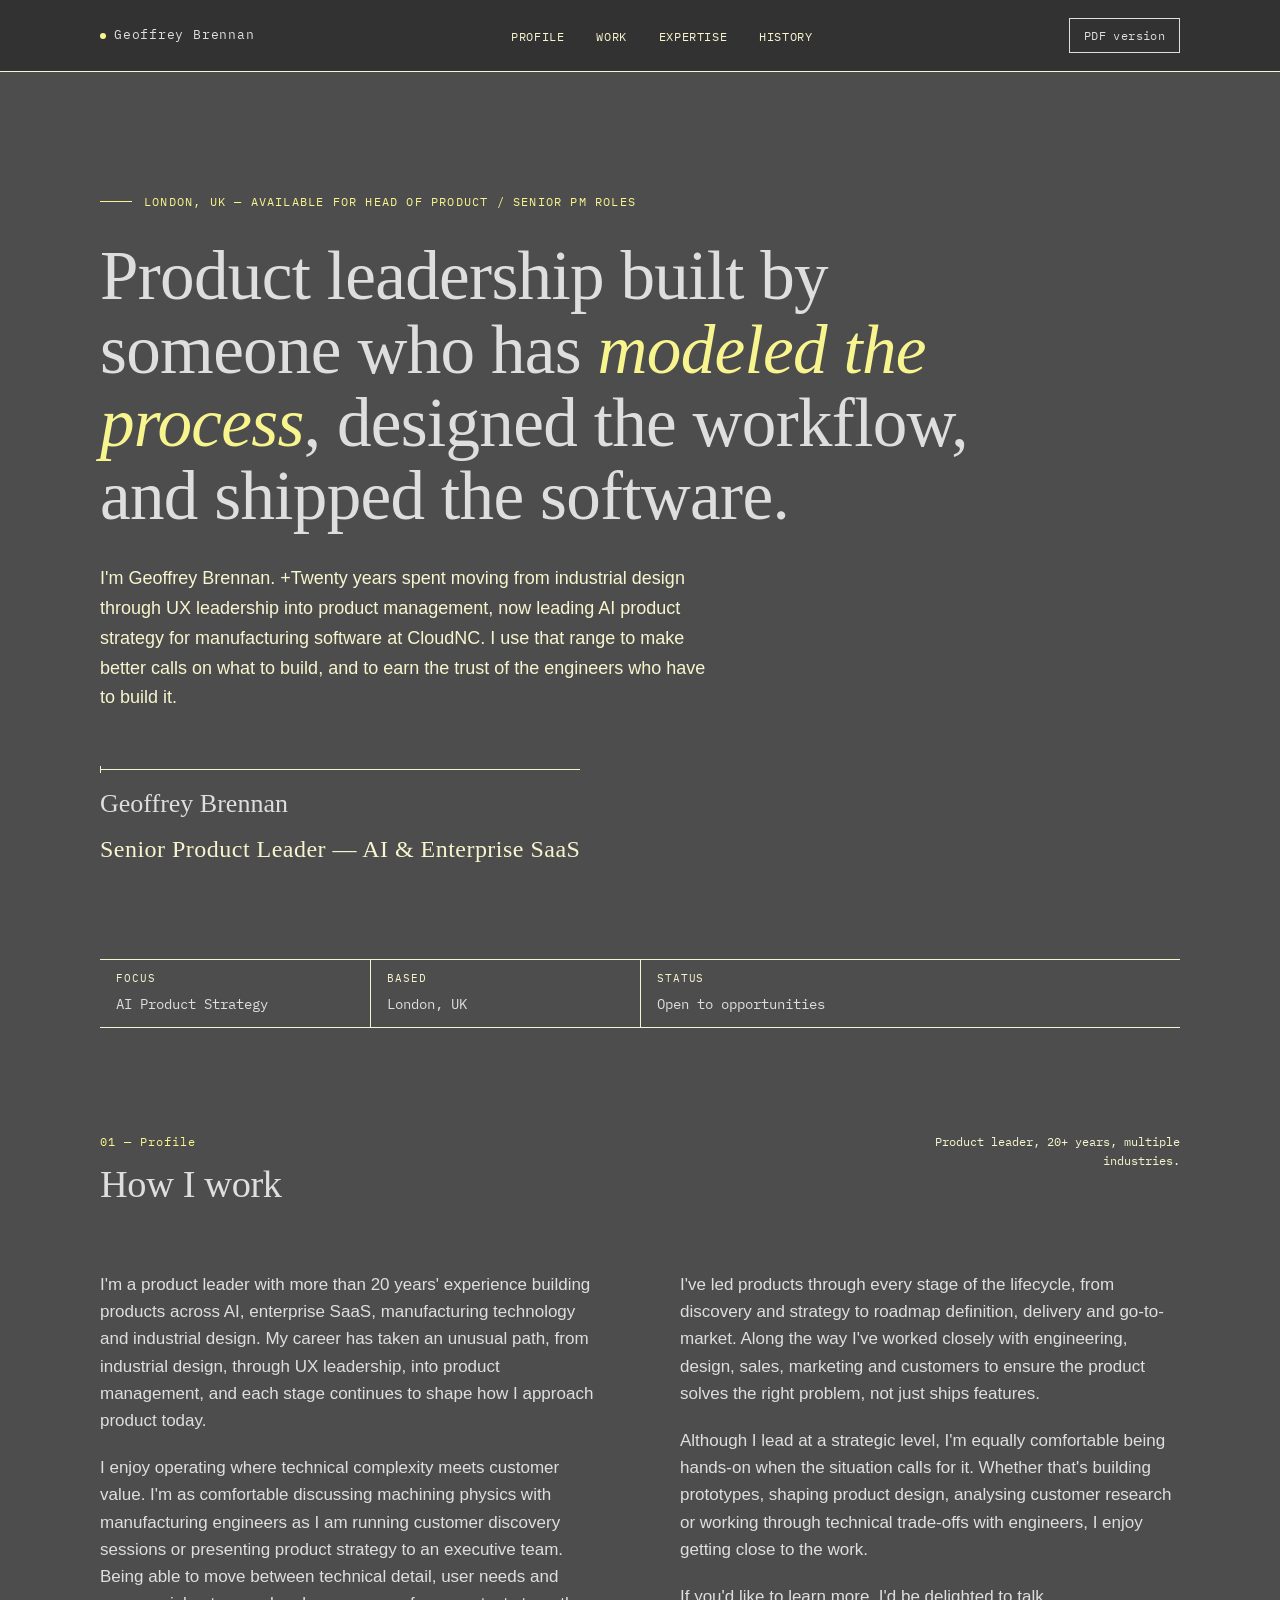
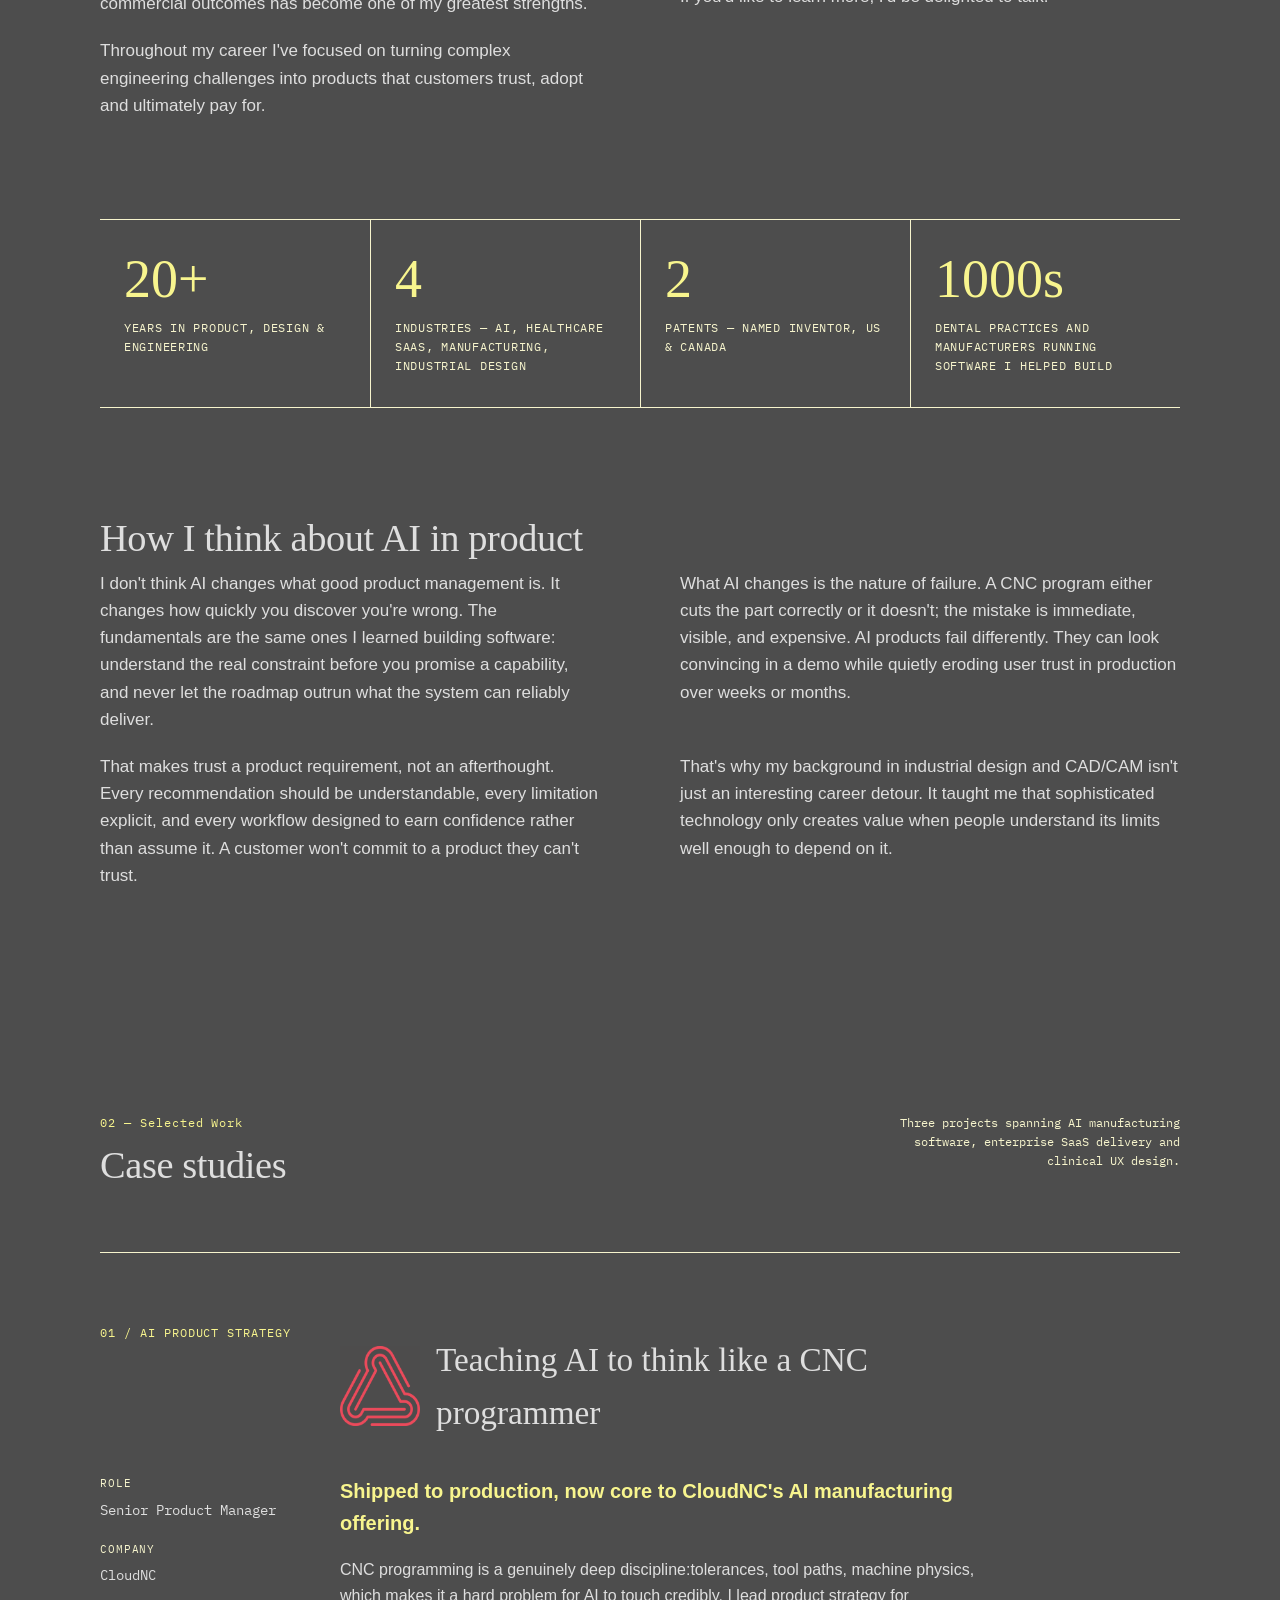
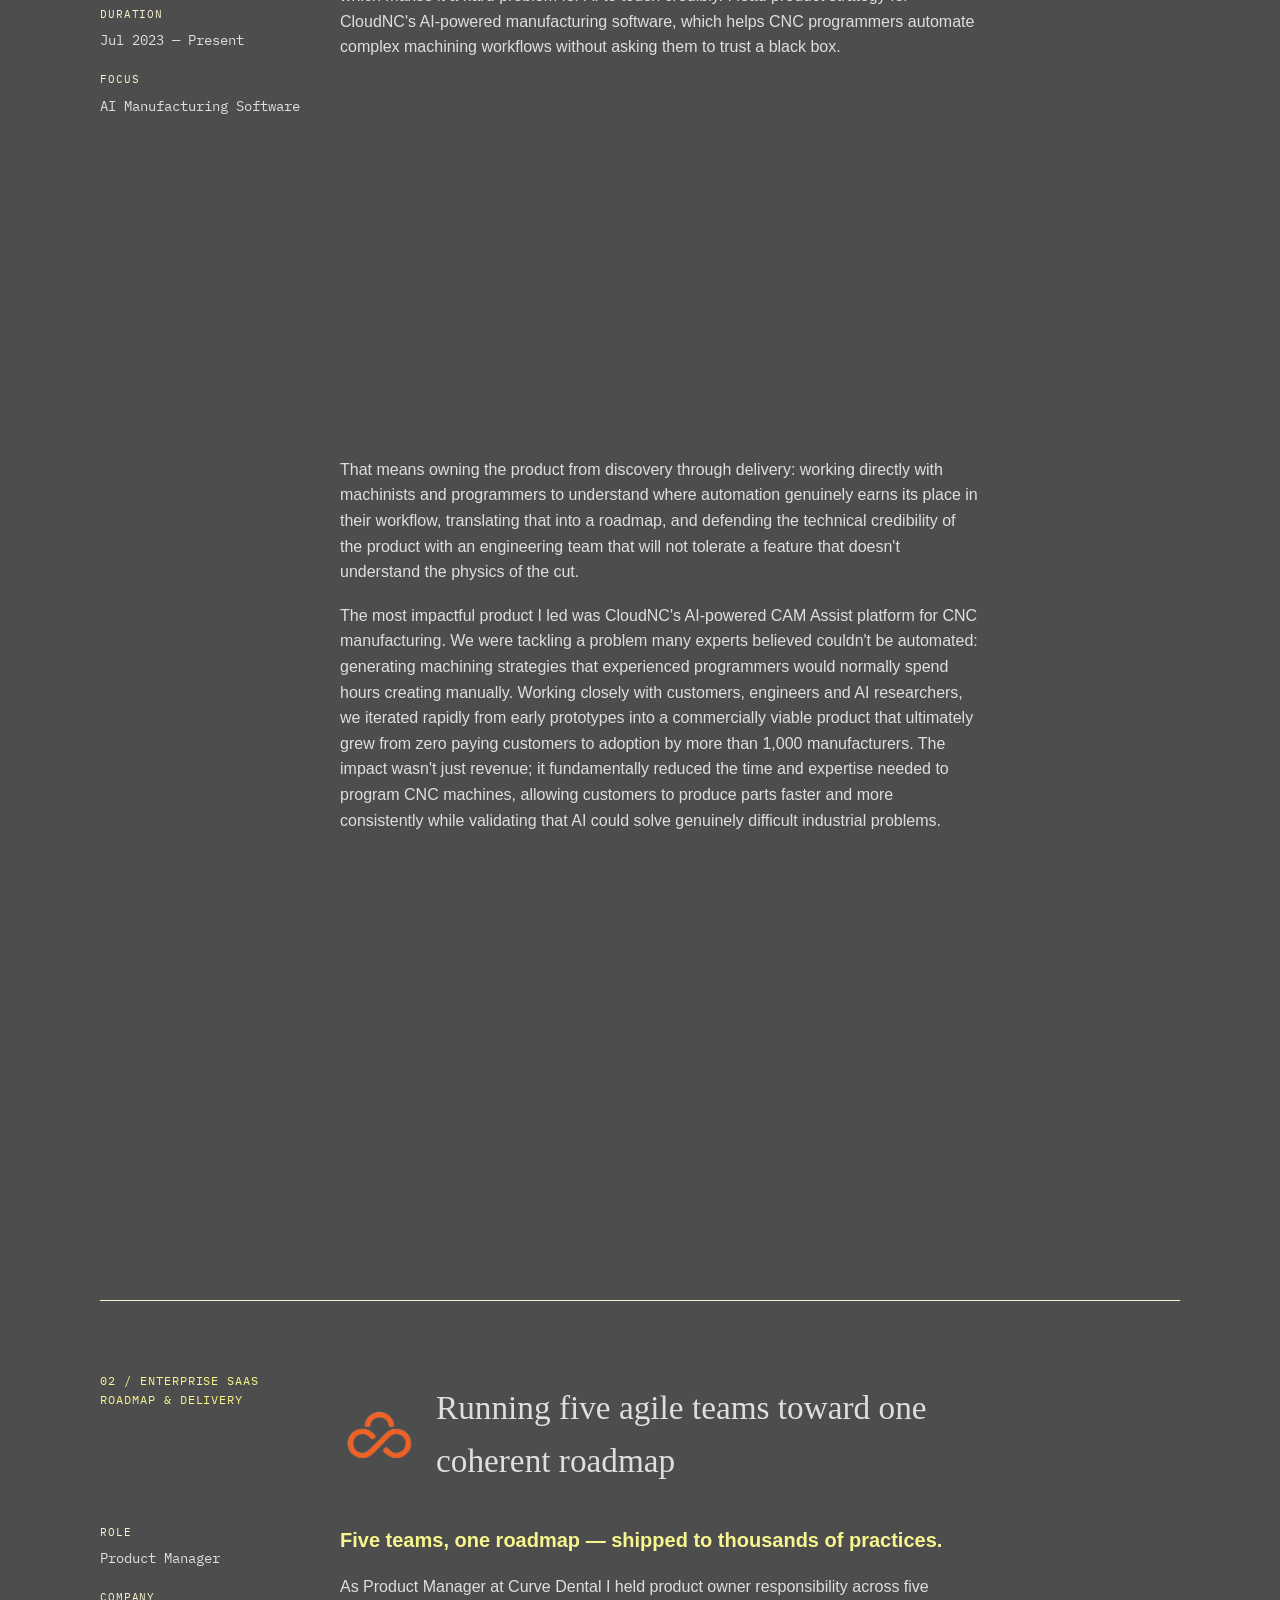
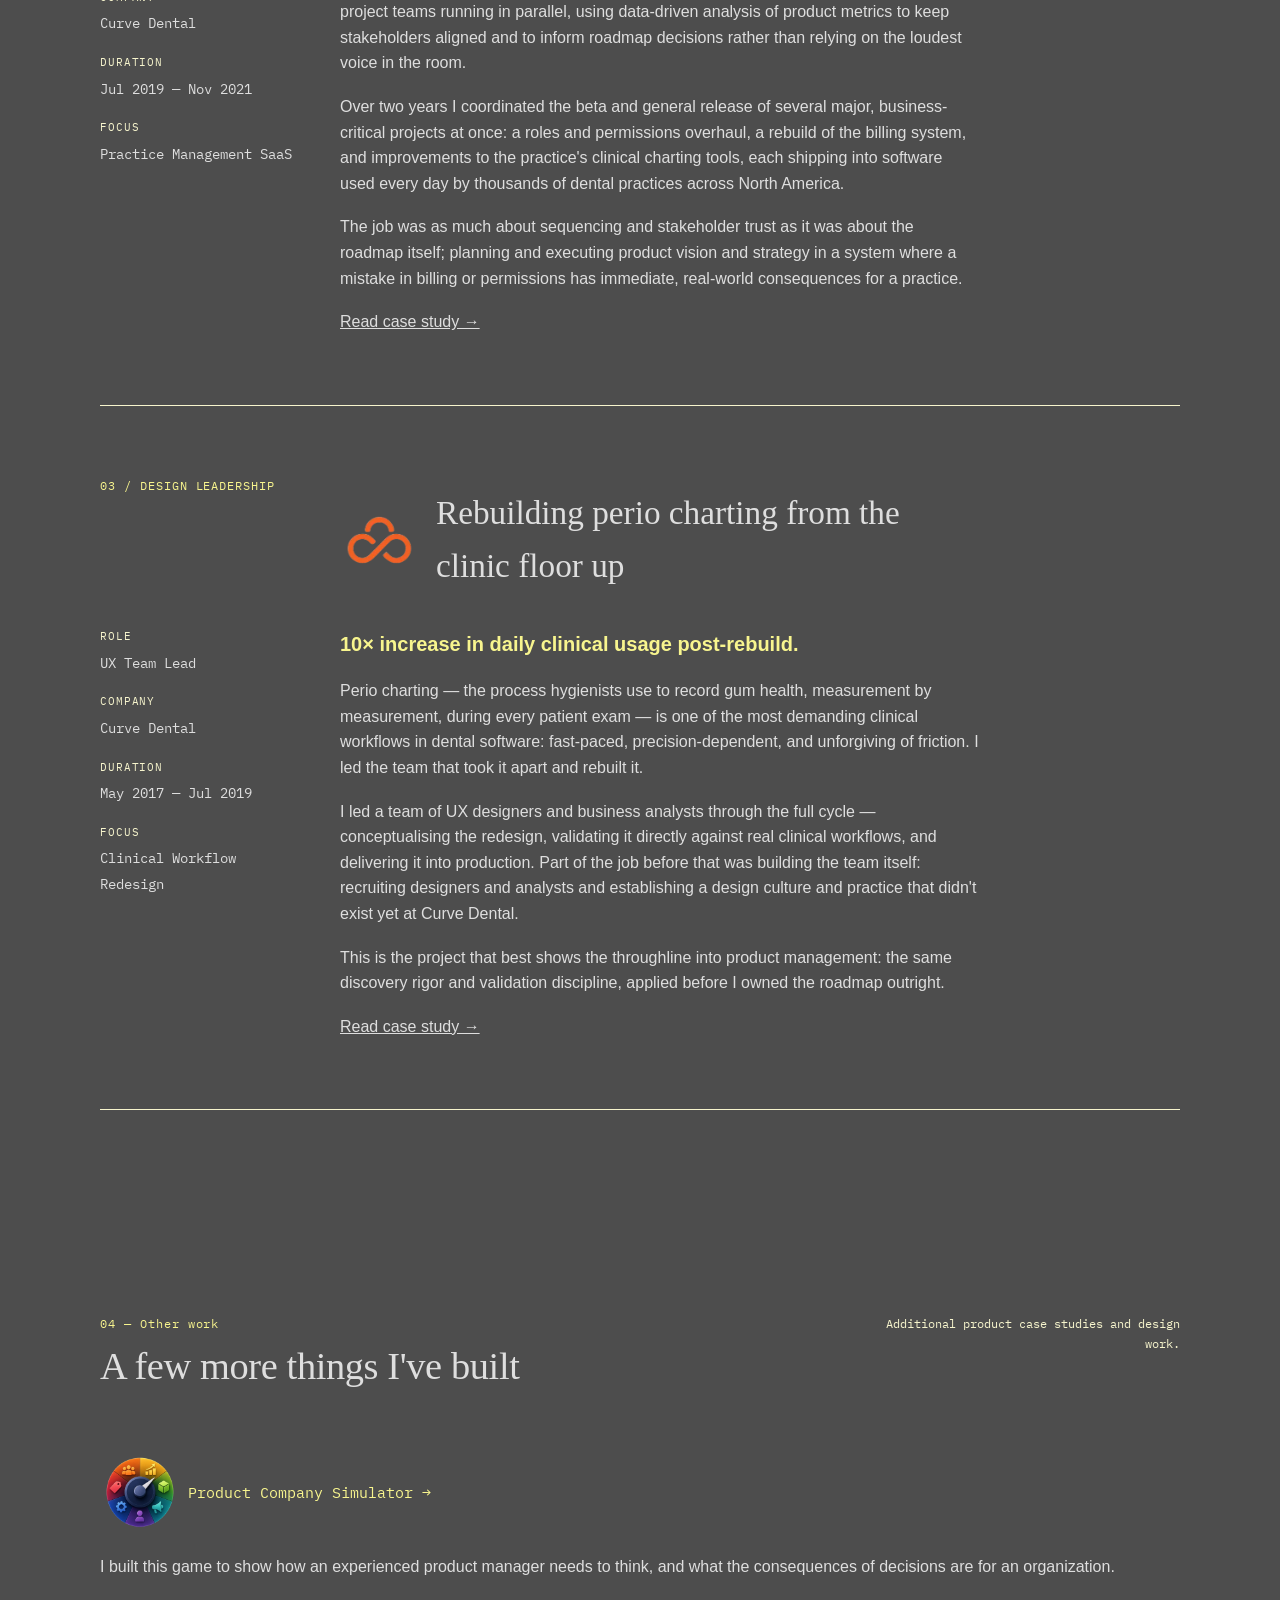
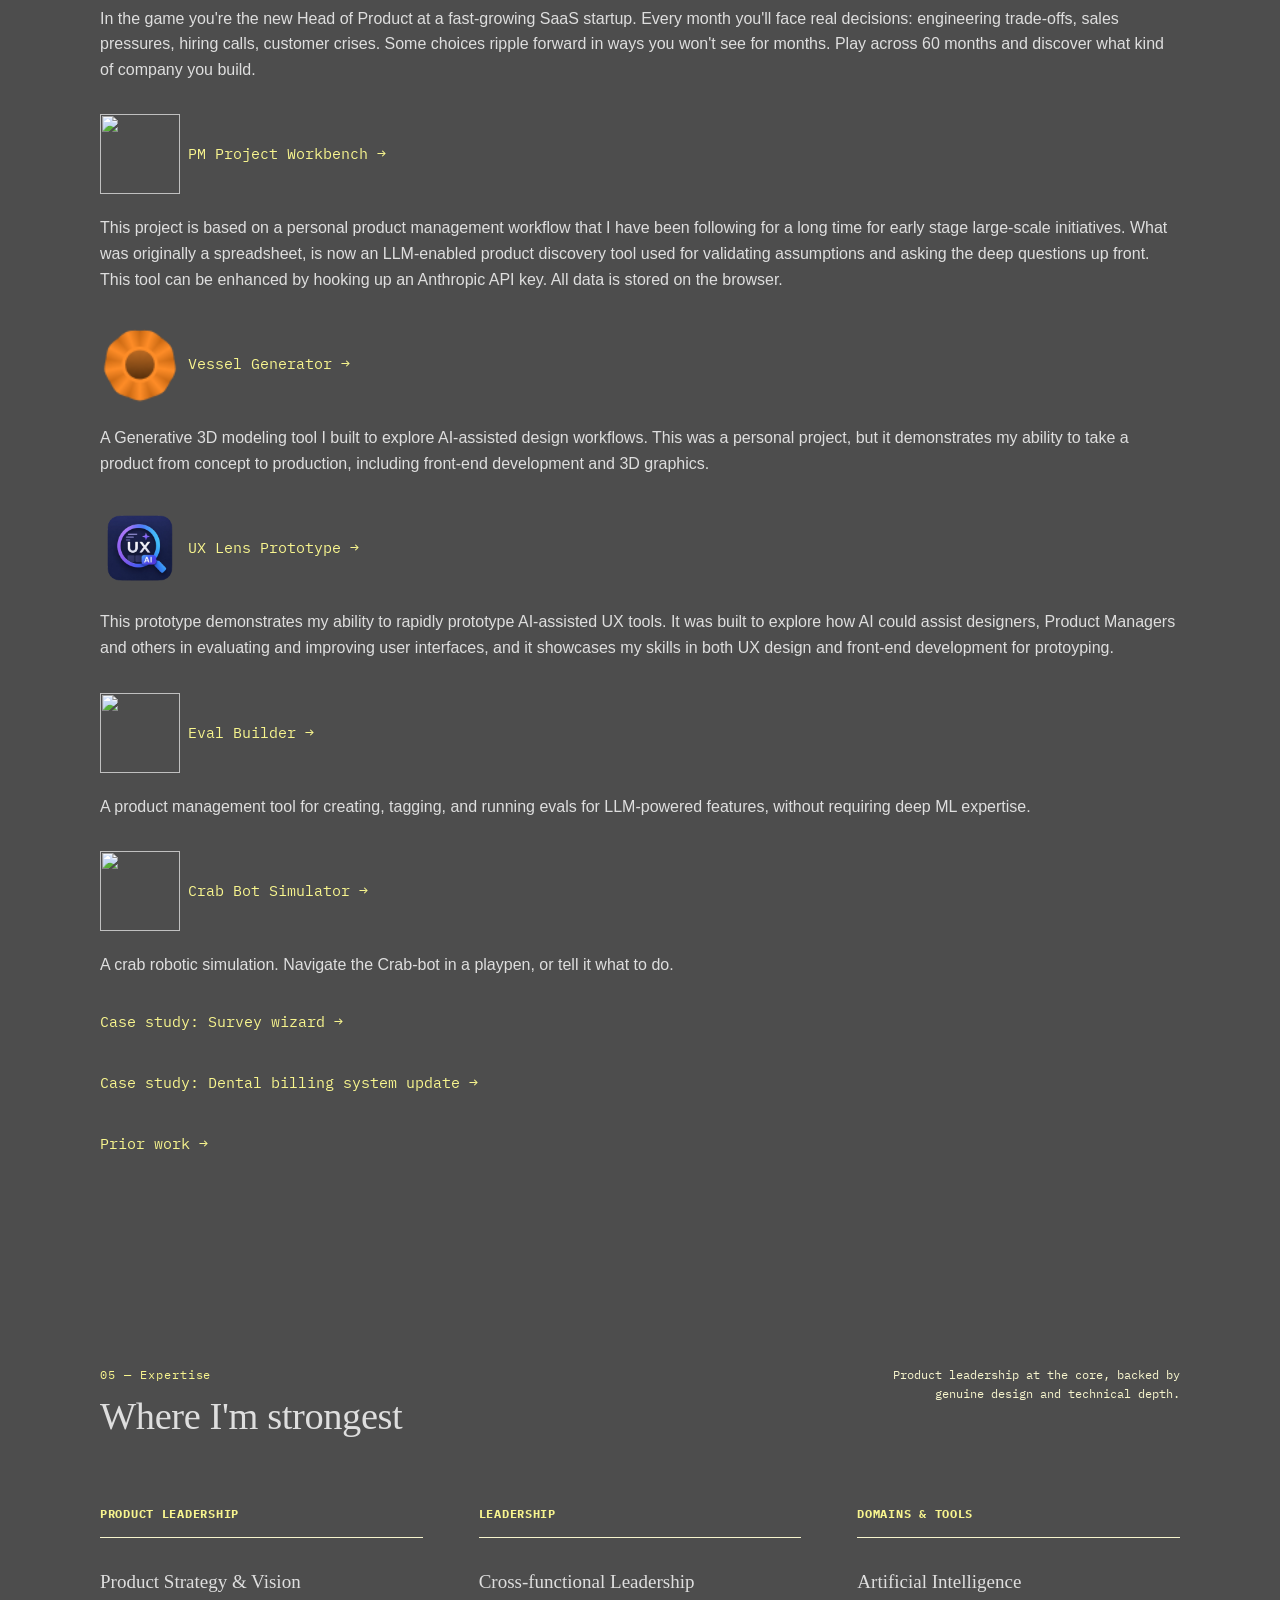
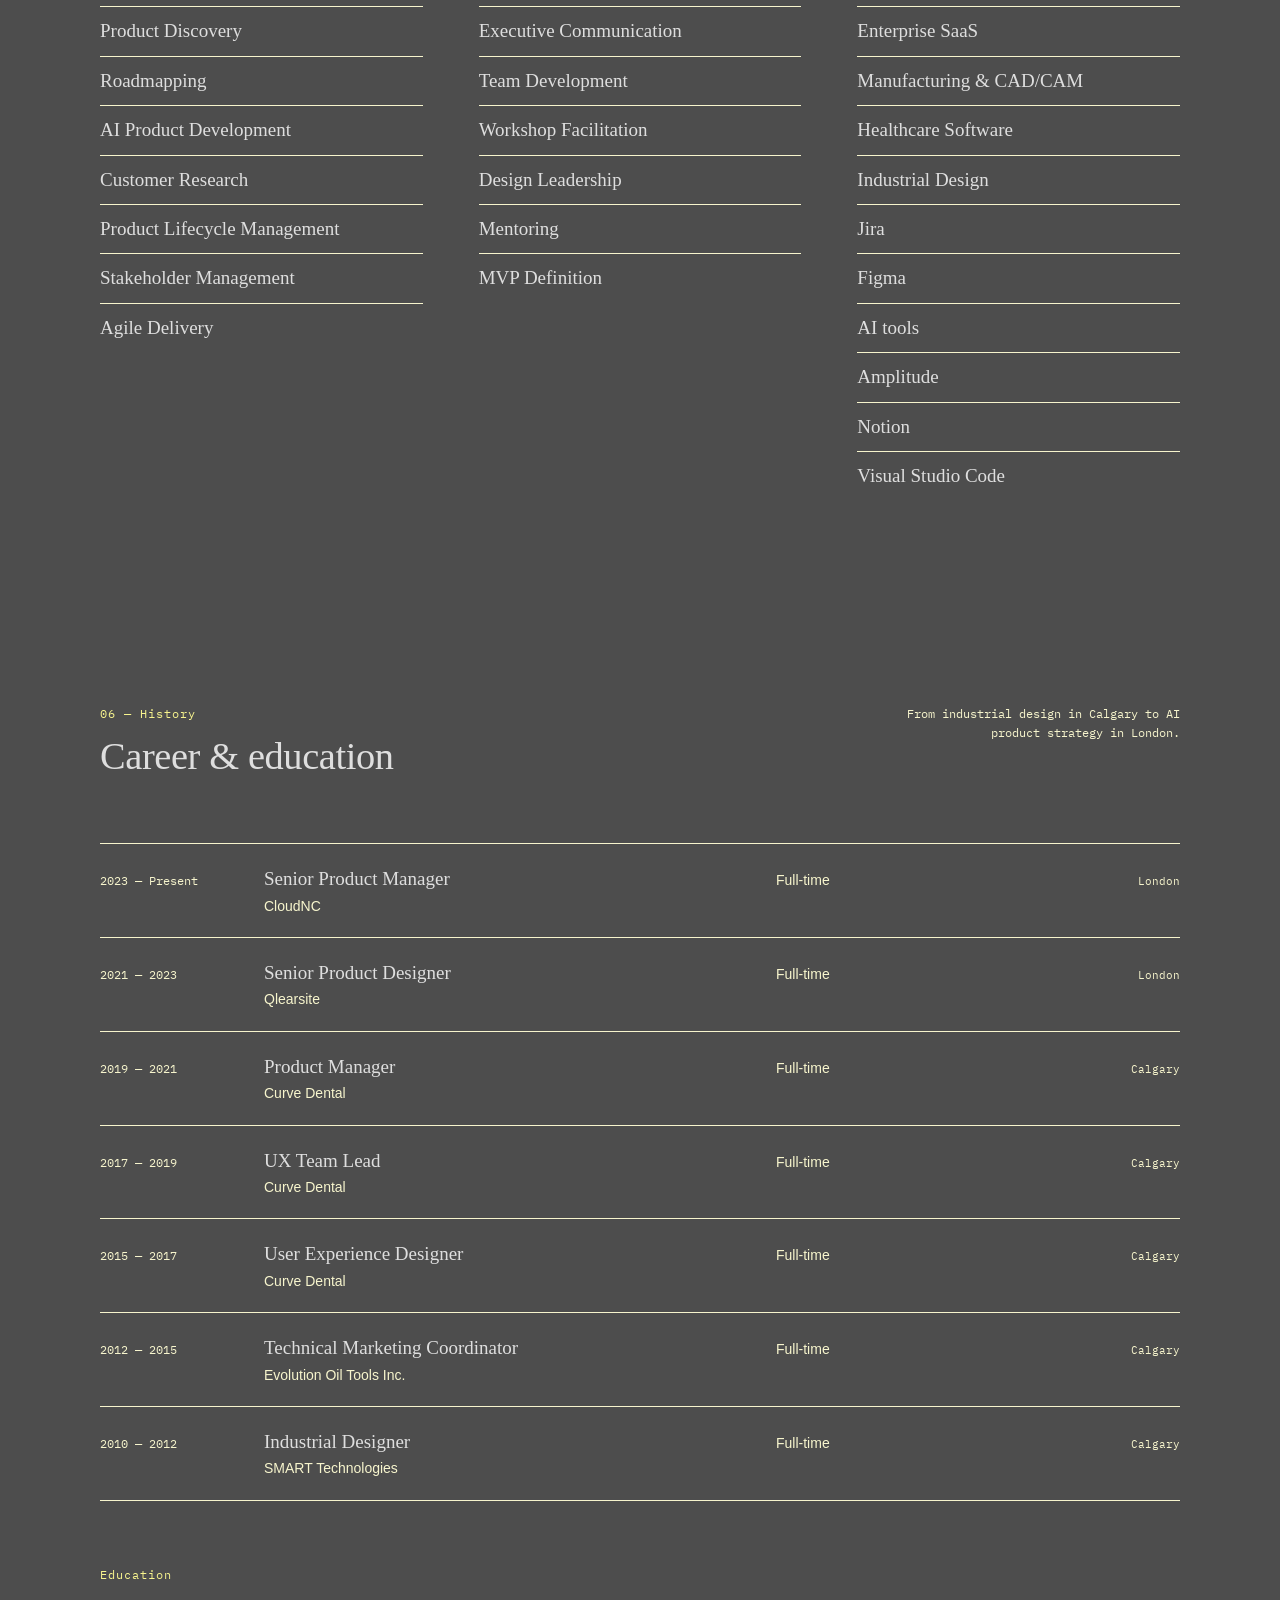
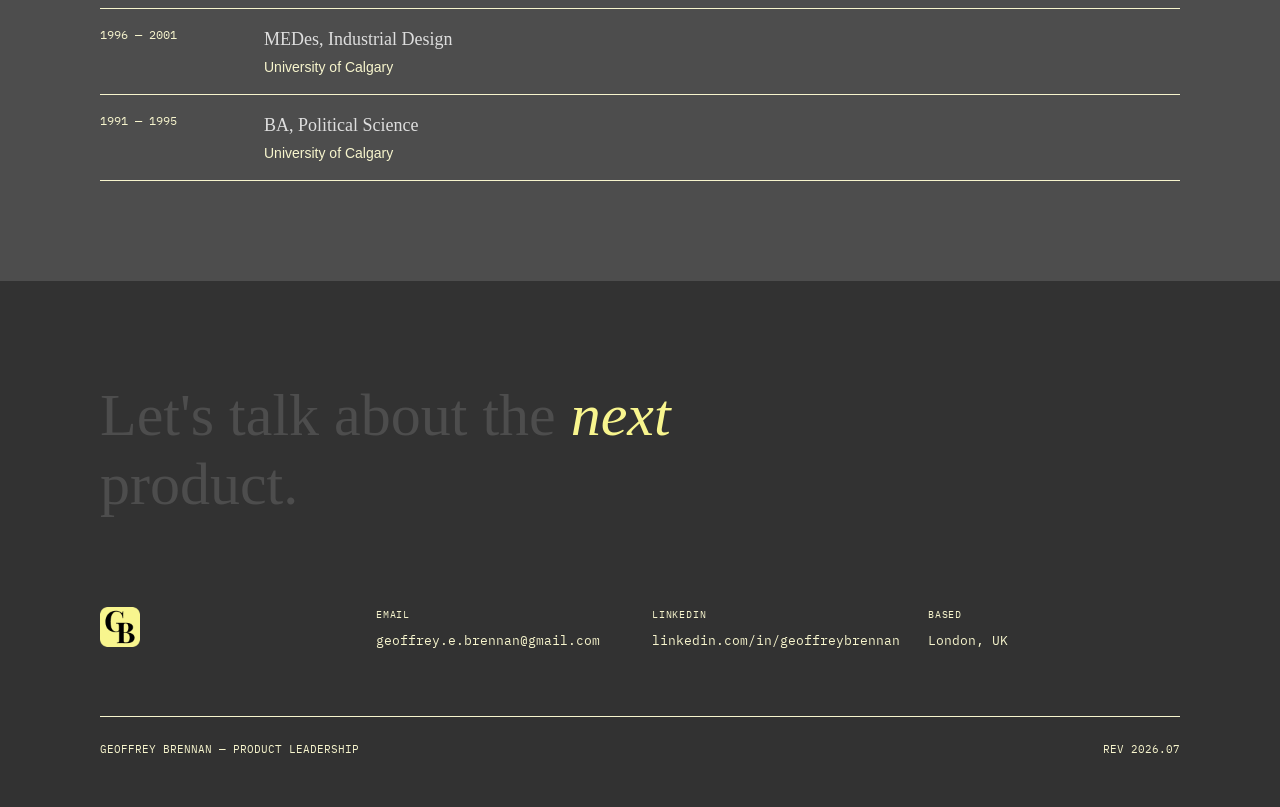
==== index.html @ 6a125c42 "crab-bot-simulator" ====
<!DOCTYPE html>
<html lang="en">
<head>
<meta charset="UTF-8">
<meta name="viewport" content="width=device-width, initial-scale=1.0">
<title>Geoffrey Brennan — Product Leadership</title>
<link rel="icon" type="image/x-icon" href="images/GB-icon.ico">
<meta name="description" content="Geoffrey Brennan — Senior Product Leader building AI products for complex technical industries. 20+ years across industrial design, UX leadership and product management.">
<link rel="preconnect" href="https://fonts.googleapis.com">
<link rel="preconnect" href="https://fonts.gstatic.com" crossorigin>
<link href="https://fonts.googleapis.com/css2?family=Fraunces:opsz,wght@9..144,300;9..144,400;9..144,500;9..144,600&family=Inter:wght@400;500;600&family=IBM+Plex+Mono:wght@400;500&display=swap" rel="stylesheet">
<link rel="stylesheet" href="styles.css">
</head>
<body>
  
<header>
  <nav class="nav">
    <div class="nav-mark"><span class="dot"></span>Geoffrey Brennan</div>
    <ul class="nav-links">
      <li><a href="#profile">Profile</a></li>
      <li><a href="#work">Work</a></li>
      <li><a href="#expertise">Expertise</a></li>
      <li><a href="#history">History</a></li>
    </ul>
    <a class="nav-cta" href="Brennan-portfolio.pdf" target="_blank" rel="noopener">PDF version</a>
  </nav>
</header>

<main>

  <!-- ============ HERO ============ -->
  <section class="hero">
    <div class="hero-eyebrow">London, UK — Available for Head of Product / Senior PM roles</div>
    <h1 class="hero-headline">Product leadership built by someone who has <em>modeled the process</em>, designed the workflow, and shipped the software.</h1>
    <p class="hero-sub">I'm Geoffrey Brennan. +Twenty years spent moving from industrial design through UX leadership into product management, now leading AI product strategy for manufacturing software at CloudNC. I use that range to make better calls on what to build, and to earn the trust of the engineers who have to build it.</p>
    <div class="hero-meta">
      <div class="dim-line">
        <div>
          <div class="hero-name">Geoffrey Brennan</div>
          <div class="hero-title">Senior Product Leader — AI &amp; Enterprise SaaS</div>
        </div>
      </div>
    </div>
  </section>

  <div class="wrap">
    <div class="titleblock">
      <div><span class="tb-label">Focus</span><span class="tb-value">AI Product Strategy</span></div>
      <div><span class="tb-label">Based</span><span class="tb-value">London, UK</span></div>
      <div><span class="tb-label">Status</span><span class="tb-value">Open to opportunities</span></div>
    </div>
  </div>

  <!-- ============ PROFILE ============ -->
  <section id="profile" class="section-rule">
    <div class="wrap">
      <div class="section-head reveal">
        <div>
          <span class="section-num">01 — Profile</span>
          <h2 class="section-title">How I work</h2>
        </div>
        <div class="section-note">Product leader, 20+ years, multiple industries.</div>
      </div>

      <div class="profile-grid reveal">
        <div>
          <p>I'm a product leader with more than 20 years' experience building products across AI, enterprise SaaS, manufacturing technology and industrial design. My career has taken an unusual path, from industrial design, through UX leadership, into product management, and each stage continues to shape how I approach product today.</p>
 <p>
I enjoy operating where technical complexity meets customer value. I'm as comfortable discussing machining physics with manufacturing engineers as I am running customer discovery sessions or presenting product strategy to an executive team. Being able to move between technical detail, user needs and commercial outcomes has become one of my greatest strengths.</p>
 <p>Throughout my career I've focused on turning complex engineering challenges into products that customers trust, adopt and ultimately pay for.</p></div><div> <p>I've led products through every stage of the lifecycle, from discovery and strategy to roadmap definition, delivery and go-to-market. Along the way I've worked closely with engineering, design, sales, marketing and customers to ensure the product solves the right problem, not just ships features.</p>
 <p>Although I lead at a strategic level, I'm equally comfortable being hands-on when the situation calls for it. Whether that's building prototypes, shaping product design, analysing customer research or working through technical trade-offs with engineers, I enjoy getting close to the work.</p> <p>If you'd like to learn more, I'd be delighted to talk.</p>
        </div>
      </div>
    </div>
  </section>

  <!-- ============ SPEC SHEET ============ -->
  <section style="padding:0;">
    <div class="wrap reveal">
      <div class="specsheet">
        <div class="spec">
          <div class="spec-value">20+</div>
          <div class="spec-label">Years in product, design &amp; engineering</div>
        </div>
        <div class="spec">
          <div class="spec-value">4</div>
          <div class="spec-label">Industries — AI, healthcare SaaS, manufacturing, industrial design</div>
        </div>
        <div class="spec">
          <div class="spec-value">2</div>
          <div class="spec-label">Patents — named inventor, US &amp; Canada</div>
        </div>
        <div class="spec">
          <div class="spec-value">1000s</div>
          <div class="spec-label">Dental practices and manufacturers running software I helped build</div>
        </div>
      </div>
    </div>
  </section>

  <!-- ============ How I Think ============ -->
  <section id="how_i_think" class="section-rule">
    <div class="wrap reveal">
      <h2 class="section-title">How I think about AI in product</h2>
      <div class="profile-grid reveal">
       <p>I don't think AI changes what good product management is. It changes how quickly you discover you're wrong. The fundamentals are the same ones I learned building software: understand the real constraint before you promise a capability, and never let the roadmap outrun what the system can reliably deliver.</p>

<p>What AI changes is the nature of failure. A CNC program either cuts the part correctly or it doesn't; the mistake is immediate, visible, and expensive. AI products fail differently. They can look convincing in a demo while quietly eroding user trust in production over weeks or months.</p>
</div><div class="profile-grid reveal">
<p>That makes trust a product requirement, not an afterthought. Every recommendation should be understandable, every limitation explicit, and every workflow designed to earn confidence rather than assume it. A customer won't commit to a product they can't trust.</p>

<p>That's why my background in industrial design and CAD/CAM isn't just an interesting career detour. It taught me that sophisticated technology only creates value when people understand its limits well enough to depend on it.</p>

      </div>
    </div>
  </section>

  <!-- ============ CASE STUDIES ============ -->
  <section id="work">
    <div class="wrap">
      <div class="section-head reveal">
        <div>
          <span class="section-num">02 — Selected Work</span>
          <h2 class="section-title">Case studies</h2>
        </div>
        <div class="section-note">Three projects spanning AI manufacturing software, enterprise SaaS delivery and clinical UX design.</div>
      </div>

      <!-- Case 1: CloudNC -->
      <article class="case reveal">
        <div class="case-top">
          <span class="case-tag">01 / AI Product Strategy</span>
          <div>
            <h3 class="case-title"><img src="images/CloudNC-logo-1000x919.png" style="height: 80px; width: 80px;">Teaching AI to think like a CNC programmer</h3>
          </div>
        </div>
        <div class="case-body">
          <div class="case-tb">
            <div class="tb-item"><span class="tb-label">Role</span><span class="tb-value">Senior Product Manager</span></div>
            <div class="tb-item"><span class="tb-label">Company</span><span class="tb-value">CloudNC</span></div>
            <div class="tb-item"><span class="tb-label">Duration</span><span class="tb-value">Jul 2023 — Present</span></div>
            <div class="tb-item"><span class="tb-label">Focus</span><span class="tb-value">AI Manufacturing Software</span></div>
          </div>
          <div class="case-copy">
            <div class="case-stat-line">
              <p>Shipped to production, now core to CloudNC's AI manufacturing offering.</p>
            </div>
            <p>CNC programming is a genuinely deep discipline:tolerances, tool paths, machine physics, which makes it a hard problem for AI to touch credibly. I lead product strategy for CloudNC's AI-powered manufacturing software, which helps CNC programmers automate complex machining workflows without asking them to trust a black box.</p>
            <div style="display:inline-flex; justify-content:center; margin-top: 32px; margin-bottom: 32px; max-width: 80vw;">
              <iframe width="560" height="315" src="https://www.youtube.com/embed/qhAbac9Fk64?si=kaZ_ox2ttGV5isa3&rel=0&controls=0" title="YouTube video player" frameborder="0" allow="accelerometer; autoplay; clipboard-write; encrypted-media; gyroscope; picture-in-picture; web-share" referrerpolicy="strict-origin-when-cross-origin" allowfullscreen></iframe>
            </div>
            <p>That means owning the product from discovery through delivery: working directly with machinists and programmers to understand where automation genuinely earns its place in their workflow, translating that into a roadmap, and defending the technical credibility of the product with an engineering team that will not tolerate a feature that doesn't understand the physics of the cut.</p>
            <p>The most impactful product I led was CloudNC's AI-powered CAM Assist platform for CNC manufacturing. We were tackling a problem many experts believed couldn't be automated: generating machining strategies that experienced programmers would normally spend hours creating manually. Working closely with customers, engineers and AI researchers, we iterated rapidly from early prototypes into a commercially viable product that ultimately grew from zero paying customers to adoption by more than 1,000 manufacturers. The impact wasn't just revenue; it fundamentally reduced the time and expertise needed to program CNC machines, allowing customers to produce parts faster and more consistently while validating that AI could solve genuinely difficult industrial problems. 
</p>
            <div style="display:inline-flex; justify-content:center; margin-top: 32px; margin-bottom: 32px; max-width: 80vw;">
              <iframe width="560" height="315" src="https://www.youtube.com/embed/vjNNu8Bs7x4?si=LmGWK0lfX9zoO1KO&rel=0&controls=0" title="YouTube video player" frameborder="0" allow="accelerometer; autoplay; clipboard-write; encrypted-media; gyroscope; picture-in-picture; web-share" referrerpolicy="strict-origin-when-cross-origin" allowfullscreen></iframe>
            </div>
          </div>
        </div>
      </article>

      <!-- Case 2: Curve Dental PM -->
      <article class="case reveal">
        <div class="case-top">
          <span class="case-tag">02 / Enterprise SaaS Roadmap &amp; Delivery</span>
          <div>
            <h3 class="case-title"><img src="images/curve-logo.png" style="height: 80px; width: 80px;">Running five agile teams toward one coherent roadmap</h3>
          </div>
        </div>
        <div class="case-body">
          <div class="case-tb">
            <div class="tb-item"><span class="tb-label">Role</span><span class="tb-value">Product Manager</span></div>
            <div class="tb-item"><span class="tb-label">Company</span><span class="tb-value">Curve Dental</span></div>
            <div class="tb-item"><span class="tb-label">Duration</span><span class="tb-value">Jul 2019 — Nov 2021</span></div>
            <div class="tb-item"><span class="tb-label">Focus</span><span class="tb-value">Practice Management SaaS</span></div>
          </div>
          <div class="case-copy">
            <div class="case-stat-line">
              <p>Five teams, one roadmap — shipped to thousands of practices.</p>
            </div>
            <p>As Product Manager at Curve Dental I held product owner responsibility across five project teams running in parallel, using data-driven analysis of product metrics to keep stakeholders aligned and to inform roadmap decisions rather than relying on the loudest voice in the room.</p>
            <p>Over two years I coordinated the beta and general release of several major, business-critical projects at once: a roles and permissions overhaul, a rebuild of the billing system, and improvements to the practice's clinical charting tools, each shipping into software used every day by thousands of dental practices across North America.</p>
            <p>The job was as much about sequencing and stakeholder trust as it was about the roadmap itself; planning and executing product vision and strategy in a system where a mistake in billing or permissions has immediate, real-world consequences for a practice.</p>
             <p><a class="case-link" href="roles-and-permissions.html">Read case study →</a></p>
          </div>
        </div>
      </article>

      <!-- Case 3: Curve Dental UX -->
      <article class="case reveal">
        <div class="case-top">
          <span class="case-tag">03 / Design Leadership</span>
          <div>
            <h3 class="case-title"><img src="images/curve-logo.png" style="height: 80px; width: 80px;">Rebuilding perio charting from the clinic floor up</h3>
          </div>
        </div>
        <div class="case-body">
          <div class="case-tb">
            <div class="tb-item"><span class="tb-label">Role</span><span class="tb-value">UX Team Lead</span></div>
            <div class="tb-item"><span class="tb-label">Company</span><span class="tb-value">Curve Dental</span></div>
            <div class="tb-item"><span class="tb-label">Duration</span><span class="tb-value">May 2017 — Jul 2019</span></div>
            <div class="tb-item"><span class="tb-label">Focus</span><span class="tb-value">Clinical Workflow Redesign</span></div>
          </div>
          <div class="case-copy">
            <div class="case-stat-line">
              <p>10× increase in daily clinical usage post-rebuild.</p>
            </div>
            <p>Perio charting — the process hygienists use to record gum health, measurement by measurement, during every patient exam — is one of the most demanding clinical workflows in dental software: fast-paced, precision-dependent, and unforgiving of friction. I led the team that took it apart and rebuilt it.</p>
            <p>I led a team of UX designers and business analysts through the full cycle — conceptualising the redesign, validating it directly against real clinical workflows, and delivering it into production. Part of the job before that was building the team itself: recruiting designers and analysts and establishing a design culture and practice that didn't exist yet at Curve Dental.</p>
            <p>This is the project that best shows the throughline into product management: the same discovery rigor and validation discipline, applied before I owned the roadmap outright.</p>
            <p><a class="case-link" href="perio-charting-rebuild.html">Read case study →</a></p>
          </div>
        </div>
      </article>

    </div>
  </section>

  <!-- ============ OTHER WORK ============ -->
  <section id="other-work" class="section-rule">
    <div class="wrap">
      <div class="section-head reveal">
        <div>
          <span class="section-num">04 — Other work</span>
          <h2 class="section-title">A few more things I've built</h2>
        </div>
        <div class="section-note">Additional product case studies and design work.</div>
      </div>


          <div class="other-work-list">
          <div class="other-work-links reveal">
          <a class="other-work-link" href="https://geoffreyebrennan.github.io/product-company-simulator/" target="_blank"><img src="images/game-logo.png" style="height: 80px; width: 80px;">Product Company Simulator  →</a> I built this game to show how an experienced product manager needs to think, and what the consequences of decisions are for an organization. <br><br>In the game you're the new Head of Product at a fast-growing SaaS startup. Every month you'll face real decisions: engineering trade-offs, sales pressures, hiring calls, customer crises. Some choices ripple forward in ways you won't see for months. Play across 60 months and discover what kind of company you build.
        </div>
      <div class="other-work-list">
          <div class="other-work-links reveal">
          <a class="other-work-link" href="https://geoffreyebrennan.github.io/release_planner/" target="_blank"><img src="https://geoffreyebrennan.github.io/release_planner/images/Project_Workbench-small.png" style="height: 80px; width: 80px;">PM Project Workbench  →</a> This project is based on a personal product management workflow that I have been following for a long time for early stage large-scale initiatives. What was originally a spreadsheet, is now an LLM-enabled product discovery tool used for validating assumptions and asking the deep questions up front. This tool can be enhanced by hooking up an Anthropic API key. All data is stored on the browser.
        </div>
        <div class="other-work-links reveal">
          <a class="other-work-link" href="vessel-generator.html" target="_blank"><img src="images/vessel-generator-icon.png" style="height: 80px; width: 80px;">Vessel Generator  →</a> A Generative 3D modeling tool I built to explore AI-assisted design workflows. This was a personal project, but it demonstrates my ability to take a product from concept to production, including front-end development and 3D graphics.
        </div>
<div class="other-work-links reveal">
          <a class="other-work-link" href="https://geoffreyebrennan.github.io/UXLensAIPrototype/" target="_blank"><img src="images/UXLens-icon.png" style="height: 80px; width: 80px;">UX Lens Prototype  →</a> This prototype demonstrates my ability to rapidly prototype AI-assisted UX tools. It was built to explore how AI could assist designers, Product Managers and others in evaluating and improving user interfaces, and it showcases my skills in both UX design and front-end development for protoyping.
        </div>
<div class="other-work-links reveal">
          <a class="other-work-link" href="https://geoffreyebrennan.github.io/eval-builder/" target="_blank"><img src="https://geoffreyebrennan.github.io/eval-builder/assets/EvalBuilder-icon-m5-DATJP.png" style="height: 80px; width: 80px;">Eval Builder  →</a> A product management tool for creating, tagging, and running evals for LLM-powered features, without requiring deep ML expertise.
</div>
<div class="other-work-links reveal">
          <a class="other-work-link" href="https://geoffreyebrennan.github.io/crab-bot-simulator/" target="_blank"><img src="https://github.com/geoffreyebrennan/gb_portfolio/blob/main/images/Crab-bot-icon.png" style="height: 80px; width: 80px;">Crab Bot Simulator  →</a> A crab robotic simulation. Navigate the Crab-bot in a playpen, or tell it what to do.
</div>
        <div class="other-work-links reveal">
          <a class="other-work-link" href="case-study-survey-wizard.html">Case study: Survey wizard →</a>
        </div>
        <div class="other-work-links reveal">
          <a class="other-work-link" href="case-study-billing_update.html">Case study: Dental billing system update →</a>
        </div>
        <div class="other-work-links reveal">
          <a class="other-work-link" href="prior_work.html">Prior work →</a>
        </div>
      </div>

    </div>
  </section>

  <!-- ============ EXPERTISE ============ -->
  <section id="expertise" class="section-rule">
    <div class="wrap">
      <div class="section-head reveal">
        <div>
          <span class="section-num">05 — Expertise</span>
          <h2 class="section-title">Where I'm strongest</h2>
        </div>
        <div class="section-note">Product leadership at the core, backed by genuine design and technical depth.</div>
      </div>

      <div class="expertise-grid reveal">
        <div class="expertise-col">
          <h4>Product Leadership</h4>
          <ul>
            <li>Product Strategy &amp; Vision</li>
            <li>Product Discovery</li>
            <li>Roadmapping</li>
            <li>AI Product Development</li>
            <li>Customer Research</li>
            <li>Product Lifecycle Management</li>
            <li>Stakeholder Management</li>
            <li>Agile Delivery</li>
          </ul>
        </div>
        <div class="expertise-col">
          <h4>Leadership</h4>
          <ul>
            <li>Cross-functional Leadership</li>
            <li>Executive Communication</li>
            <li>Team Development</li>
            <li>Workshop Facilitation</li>
            <li>Design Leadership</li>
            <li>Mentoring</li>
            <li>MVP Definition</li>
          </ul>
        </div>
        <div class="expertise-col">
          <h4>Domains &amp; Tools</h4>
          <ul>
            <li>Artificial Intelligence</li>
            <li>Enterprise SaaS</li>
            <li>Manufacturing &amp; CAD/CAM</li>
            <li>Healthcare Software</li>
            <li>Industrial Design</li>
            <li>Jira</li>
            <li>Figma</li>
            <li>AI tools</li>
            <li>Amplitude</li>
            <li>Notion</li>
            <li>Visual Studio Code</li>
          </ul>
        </div>
      </div>
    </div>
  </section>

  <!-- ============ HISTORY ============ -->
  <section id="history" class="section-rule">
    <div class="wrap">
      <div class="section-head reveal">
        <div>
          <span class="section-num">06 — History</span>
          <h2 class="section-title">Career &amp; education</h2>
        </div>
        <div class="section-note">From industrial design in Calgary to AI product strategy in London.</div>
      </div>

      <div class="reveal">
        <div class="timeline-row">
          <span class="t-date">2023 — Present</span>
          <div><div class="t-role">Senior Product Manager</div><div class="t-company">CloudNC</div></div>
          <span class="t-company">Full-time</span>
          <span class="t-loc">London</span>
        </div>
        <div class="timeline-row">
          <span class="t-date">2021 — 2023</span>
          <div><div class="t-role">Senior Product Designer</div><div class="t-company">Qlearsite</div></div>
          <span class="t-company">Full-time</span>
          <span class="t-loc">London</span>
        </div>
        <div class="timeline-row">
          <span class="t-date">2019 — 2021</span>
          <div><div class="t-role">Product Manager</div><div class="t-company">Curve Dental</div></div>
          <span class="t-company">Full-time</span>
          <span class="t-loc">Calgary</span>
        </div>
        <div class="timeline-row">
          <span class="t-date">2017 — 2019</span>
          <div><div class="t-role">UX Team Lead</div><div class="t-company">Curve Dental</div></div>
          <span class="t-company">Full-time</span>
          <span class="t-loc">Calgary</span>
        </div>
        <div class="timeline-row">
          <span class="t-date">2015 — 2017</span>
          <div><div class="t-role">User Experience Designer</div><div class="t-company">Curve Dental</div></div>
          <span class="t-company">Full-time</span>
          <span class="t-loc">Calgary</span>
        </div>
        <div class="timeline-row">
          <span class="t-date">2012 — 2015</span>
          <div><div class="t-role">Technical Marketing Coordinator</div><div class="t-company">Evolution Oil Tools Inc.</div></div>
          <span class="t-company">Full-time</span>
          <span class="t-loc">Calgary</span>
        </div>
        <div class="timeline-row">
          <span class="t-date">2010 — 2012</span>
          <div><div class="t-role">Industrial Designer</div><div class="t-company">SMART Technologies</div></div>
          <span class="t-company">Full-time</span>
          <span class="t-loc">Calgary</span>
        </div>
      </div>

      <div style="margin-top:64px;" class="reveal">
        <span class="section-num" style="display:block; margin-bottom:24px;">Education</span>
        <div class="edu-row">
          <span class="t-date">1996 — 2001</span>
          <div><div class="t-role">MEDes, Industrial Design</div><div class="t-company">University of Calgary</div></div>
        </div>
        <div class="edu-row">
          <span class="t-date">1991 — 1995</span>
          <div><div class="t-role">BA, Political Science</div><div class="t-company">University of Calgary</div></div>
        </div>
      </div>
    </div>
  </section>

</main>

<!-- ============ CONTACT ============ -->
<footer id="contact">
  <div class="wrap">
    <h2 class="footer-title">Let's talk about the <em>next</em> product.</h2>
   
    <div class="footer-contacts">
      <div>
          <img src="images/GB-icon.png" alt="Geoffrey Brennan" width="40px" height="40px";">
        </div>
      <div>
        <span class="fc-label">Email</span>
        <a href="mailto:geoffrey.e.brennan@gmail.com">geoffrey.e.brennan@gmail.com</a>
      </div>
      <div>
        <span class="fc-label">LinkedIn</span>
        <a href="https://linkedin.com/in/geoffreybrennan" target="_blank" rel="noopener">linkedin.com/in/geoffreybrennan</a>
      </div>
      <div>
        <span class="fc-label">Based</span>
        <span>London, UK</span>
      </div>
    </div>
    <div class="footer-bottom">
      <span>GEOFFREY BRENNAN — PRODUCT LEADERSHIP</span>
      <span>REV 2026.07</span>
    </div>
  </div>
</footer>

<script>
  // Smooth in-page nav
  document.querySelectorAll('a[href^="#"]').forEach(a=>{
    a.addEventListener('click', e=>{
      const target = document.querySelector(a.getAttribute('href'));
      if(target){
        e.preventDefault();
        target.scrollIntoView({behavior:'smooth', block:'start'});
      }
    });
  });

  // Scroll reveal
  const reveals = document.querySelectorAll('.reveal');
  if('IntersectionObserver' in window){
    const io = new IntersectionObserver((entries)=>{
      entries.forEach(entry=>{
        if(entry.isIntersecting){
          entry.target.classList.add('in');
          io.unobserve(entry.target);
        }
      });
    }, {threshold:0.12});
    reveals.forEach(el=>io.observe(el));
  } else {
    reveals.forEach(el=>el.classList.add('in'));
  }
</script>

</body>
</html>
---- styles.css ----
:root {
  --paper: #4D4D4D;
  --paper-alt: #d8e3f7;
  --header: #323232;
  --ink: #DEDEDE;
  --muted: #f7f5cd;
  --rule: #f7f5cd;
  --accent: #F8F58E ;
  --accent-soft: #f7f5cd;
  --brass: #F8F58E;
  --font-display: 'Playfair Display', serif;
  --font-body: 'Open Sans', -apple-system, BlinkMacSystemFont, 'Segoe UI', sans-serif;
  --font-mono: 'IBM Plex Mono', 'SFMono-Regular', Consolas, monospace;
  --measure: 620px;
}
* { box-sizing: border-box; margin: 0; padding: 0; }
html { scroll-behavior: smooth; }
body {
  background: var(--paper);
  color: var(--ink);
  font-family: var(--font-body);
  font-size: 16px;
  line-height: 1.6;
  -webkit-font-smoothing: antialiased;
}

@media (prefers-reduced-motion: reduce) {
  html { scroll-behavior: auto; }
  *, *::before, *::after { animation-duration: 0.01ms !important; transition-duration: 0.01ms !important; }
}

a { color: inherit; }
img { display: block; max-width: 100%; height: auto; }

.wrap {
  max-width: 1160px;
  margin: 0 auto;
  padding: 0 40px;
}

.titleblock {
  display: grid;
  grid-template-columns: repeat(4, 1fr);
  border-top: 1px solid var(--rule);
  border-bottom: 1px solid var(--rule);
}

.titleblock div {
  padding: 10px 16px;
  border-left: 1px solid var(--rule);
}

.titleblock div:first-child { border-left: none; }
.titleblock .tb-label {
  font-family: var(--font-mono);
  font-size: 11px;
  letter-spacing: 0.08em;
  color: var(--muted);
  text-transform: uppercase;
  display: block;
  margin-bottom: 4px;
}

.titleblock .tb-value {
  font-family: var(--font-mono);
  font-size: 14px;
  color: var(--ink);
}

header {
  position: sticky;
  top: 0;
  z-index: 50;
  background: var(--header);
  backdrop-filter: blur(6px);
  border-bottom: 1px solid var(--rule);
}

.nav {
  display: flex;
  align-items: center;
  justify-content: space-between;
  padding: 18px 40px;
  max-width: 1160px;
  margin: 0 auto;
}

.nav-mark {
  font-family: var(--font-mono);
  font-size: 13px;
  letter-spacing: 0.06em;
  display: flex;
  align-items: center;
  gap: 8px;
  text-decoration: none;
}

.nav-mark .dot {
  width: 6px;
  height: 6px;
  background: var(--brass);
  border-radius: 50%;
  display: inline-block;
}

.nav-links {
  display: flex;
  gap: 32px;
  list-style: none;
}

.nav-links a {
  font-family: var(--font-mono);
  font-size: 12px;
  letter-spacing: 0.05em;
  text-transform: uppercase;
  text-decoration: none;
  color: var(--muted);
  transition: color 0.2s ease;
}

.nav-links a:hover { color: var(--accent); }

.nav-cta {
  font-family: var(--font-mono);
  font-size: 12px;
  text-decoration: none;
  color: var(--ink);
  border: 1px solid var(--ink);
  padding: 7px 14px;
  letter-spacing: 0.03em;
  transition: background 0.2s ease, color 0.2s ease;
}

.nav-cta:hover { background: var(--ink); color: var(--paper); }
.nav-toggle { display: none; }

@media (max-width: 820px) {
  .nav-links { display: none; }
  .nav { padding: 16px 24px; }
}

.hero {
  padding: 120px 40px 90px;
  max-width: 1160px;
  margin: 0 auto;
  position: relative;
}

.hero-eyebrow {
  font-family: var(--font-mono);
  font-size: 12px;
  letter-spacing: 0.1em;
  text-transform: uppercase;
  color: var(--accent);
  display: flex;
  align-items: center;
  gap: 12px;
  margin-bottom: 28px;
}

.hero-eyebrow::before {
  content: '';
  display: block;
  width: 32px;
  height: 1px;
  background: var(--accent);
}

h1.hero-headline {
  font-family: var(--font-display);
  font-weight: 400;
  font-size: clamp(38px, 5.4vw, 74px);
  line-height: 1.06;
  letter-spacing: -0.01em;
  max-width: 920px;
}

h1.hero-headline em {
  font-style: italic;
  font-weight: 300;
  color: var(--accent);
}

.hero-sub {
  margin-top: 32px;
  max-width: var(--measure);
  font-size: 18px;
  color: var(--muted);
  line-height: 1.65;
}

.hero-meta {
  margin-top: 56px;
  display: flex;
  gap: 48px;
  flex-wrap: wrap;
  align-items: flex-end;
}

.hero-name {
  font-family: var(--font-display);
  font-size: 26px;
}

.hero-title {
  font-family: var(--font-display);
  font-size: 24px;
  font-weight: 400;
  color: var(--muted);
  margin-top: 6px;
  letter-spacing: 0.02em;
}

.dim-line {
  position: relative;
  padding-top: 14px;
  display: flex;
}

.dim-line::before {
  content: '';
  position: absolute;
  top: 0;
  left: 0;
  width: 100%;
  height: 1px;
  background: var(--rule);
}

.dim-line::after {
  content: '';
  position: absolute;
  top: -3px;
  left: 0;
  width: 1px;
  height: 7px;
  background: var(--rule);
}

section { padding: 100px 0; }
/*.section-rule { border-top: 1px solid var(--rule); } */

.section-head {
  display: flex;
  justify-content: space-between;
  align-items: baseline;
  margin-bottom: 56px;
  gap: 24px;
  flex-wrap: wrap;
}

.section-num {
  font-family: var(--font-mono);
  font-size: 12px;
  color: var(--brass);
  letter-spacing: 0.08em;
}

h2.section-title {
  font-family: var(--font-display);
  font-weight: 500;
  font-size: clamp(28px, 3vw, 40px);
  letter-spacing: -0.01em;
}

.section-note {
  font-family: var(--font-mono);
  font-size: 12px;
  color: var(--muted);
  max-width: 300px;
  text-align: right;
}

section img,
main img {
  margin-top: 32px;
  margin-bottom: 32px;
  display: block;
  width: 75%;
  height: auto;
  margin: 0 auto;
}

section > div > img,
main > div > img {
 
  width: 75%;
  max-width: 600px;
  margin-top: 32px;
  margin-bottom: 32px;
}

@media (max-width: 700px) {
  .section-note { text-align: left; max-width: 100%; }
}

.reveal {
  opacity: 0;
  transform: translateY(16px);
  transition: opacity 0.7s ease, transform 0.7s ease;
}

.reveal.in { opacity: 1; transform: translateY(0); }

.profile-grid {
  display: grid;
  grid-template-columns: 1fr 1fr;
  gap: 80px;
}

.profile-grid p {
  font-size: 17px;
  color: var(--ink);
  margin-bottom: 20px;
  max-width: 520px;
}

.profile-grid p:last-child { margin-bottom: 0; }

@media (max-width: 820px) {
  .profile-grid { grid-template-columns: 1fr; gap: 32px; }
}

.specsheet {
  display: grid;
  grid-template-columns: repeat(4, 1fr);
  border-top: 1px solid var(--rule);
  border-bottom: 1px solid var(--rule);
}

.spec {
  padding: 32px 24px;
  border-left: 1px solid var(--rule);
}

.spec:first-child { border-left: none; }
.spec-value {
  font-family: var(--font-display);
  font-size: 54px;
  color: var(--accent);
  line-height: 1;
}

.spec-label {
  font-family: var(--font-mono);
  font-size: 12px;
  letter-spacing: 0.06em;
  text-transform: uppercase;
  color: var(--muted);
  margin-top: 12px;
}

@media (max-width: 820px) {
  .specsheet { grid-template-columns: 1fr 1fr; }
  .spec:nth-child(3) { border-left: none; }
}

@media (max-width: 520px) {
  .specsheet { grid-template-columns: 1fr; }
  .spec { border-left: none; border-top: 1px solid var(--rule); }
  .spec:first-child { border-top: none; }
}

.case {
  padding: 70px 0;
  border-top: 1px solid var(--rule);
}

.case:last-child { border-bottom: 1px solid var(--rule); }
.case-top {
  display: grid;
  grid-template-columns: 200px 1fr;
  gap: 40px;
  margin-bottom: 36px;
}

.case-tag {
  font-family: var(--font-mono);
  font-size: 12px;
  letter-spacing: 0.08em;
  text-transform: uppercase;
  color: var(--brass);
}

h3.case-title {
  font-family: var(--font-display);
  font-weight: 400;
  font-size: clamp(26px, 2.6vw, 36px);
  margin-top: 10px;
  max-width: 640px;
  display: inline-flex;
  align-items: center;
  gap:16px;
}

@media (max-width: 700px) {
  .case-top { grid-template-columns: 1fr; gap: 14px; }
}

.case-body {
  display: flex;
  gap: 40px;
  align-items: flex-start;
  flex-wrap: wrap;
}

@media (max-width: 700px) {
  .case-body { flex-direction: column; gap: 24px; }
}

.case-tb {
  display: flex;
  flex-direction: column;
  gap: 18px;
  flex: 0 0 200px;
  min-width: 200px;
}

.case-copy {
  flex: 1 1 0;
}

.case-tb .tb-item .tb-label {
  font-family: var(--font-mono);
  font-size: 11px;
  letter-spacing: 0.08em;
  text-transform: uppercase;
  color: var(--muted);
  display: block;
  margin-bottom: 4px;
}

.case-tb .tb-item .tb-value {
  font-family: var(--font-mono);
  font-size: 14px;
  color: var(--ink);
}

.case-copy {
  grid-column: 2;
}

.case-stat-line p {
  font-size: 20px !important;
  color: var(--brass) !important;
  max-width: 640px !important;
  margin-bottom: 18px !important;
  font-weight: 600 !important;
}

.case-copy p {
  font-size: 16px;
  color: var(--ink);
  max-width: 640px;
  margin-bottom: 18px;
}

.case-copy p:last-child { margin-bottom: 0; }
.case-copy .placeholder {
  color: var(--accent-soft);
  background: var(--paper-alt);
  padding: 2px 6px;
  font-family: var(--font-mono);
  font-size: 13px;
}

.other-work-list {
  display: flex;
  flex-direction: column;
  gap: 32px;
}

.other-work-links {
  display: flex;
  flex-direction: column;
  gap: 16px;
}

.other-work-link {
  display: inline-flex;
  align-items: center;
  gap: 8px;
  font-family: var(--font-mono);
  font-size: 15px;
  color: var(--accent);
  text-decoration: none;
  width: fit-content;
  padding-bottom: 4px;
  border-bottom: 1px solid transparent;
  transition: border-color 0.2s ease;
}

.other-work-link:hover {
  border-color: var(--accent);
}

.expertise-grid {
  display: grid;
  grid-template-columns: repeat(3, 1fr);
  gap: 56px;
}

@media (max-width: 820px) {
  .expertise-grid { grid-template-columns: 1fr; gap: 40px; }
}

.expertise-col h4 {
  font-family: var(--font-mono);
  font-size: 12px;
  letter-spacing: 0.06em;
  text-transform: uppercase;
  color: var(--brass);
  margin-bottom: 20px;
  padding-bottom: 14px;
  border-bottom: 1px solid var(--rule);
}

.expertise-col ul { list-style: none; }
.expertise-col li {
  font-family: var(--font-display);
  font-size: 19px;
  padding: 9px 0;
  border-bottom: 1px solid var(--rule);
}

.expertise-col li:last-child { border-bottom: none; }

.timeline-row {
  display: grid;
  grid-template-columns: 140px 1fr 180px 200px;
  gap: 24px;
  padding: 20px 0;
  border-top: 1px solid var(--rule);
  align-items: baseline;
}

.timeline-row:last-child { border-bottom: 1px solid var(--rule); }
.timeline-row .t-date {
  font-family: var(--font-mono);
  font-size: 12px;
  color: var(--muted);
}

.timeline-row .t-role {
  font-family: var(--font-display);
  font-size: 19px;
}

.timeline-row .t-company {
  font-family: var(--font-body);
  font-size: 14px;
  color: var(--muted);
}

.timeline-row .t-loc {
  font-family: var(--font-mono);
  font-size: 11px;
  color: var(--muted);
  text-align: right;
}

@media (max-width: 820px) {
  .timeline-row { grid-template-columns: 1fr; gap: 4px; }
  .timeline-row .t-loc { text-align: left; }
}

@media print {
  @page {
    size: A4 portrait;
    margin: 12mm;
  }

  html {
    background: #fff;
    color: #1a1a1a;
  }

  body {
    background: #fff !important;
    color: #1a1a1a !important;
    font-size: 12pt;
    line-height: 1.5;
  }

  header,
  .nav-links,
  .nav-cta,
  .reveal,
  iframe,
  .pdf-link,
  a[href^="#"],
  .other-work-links a[target="_blank"],
  .case-link {
    display: none !important;
  }

  .hero,
  section,
  footer,
  main {
    padding: 0 !important;
    margin: 0 !important;
  }

  .wrap,
  .hero,
  .case,
  .specsheet,
  .timeline-row,
  .expertise-grid,
  .titleblock,
  .profile-grid {
    max-width: none !important;
    width: 100% !important;
  }

  .titleblock,
  .specsheet {
    border-color: #1a1a1a !important;
  }

  .titleblock div,
  .spec,
  .timeline-row,
  .edu-row,
  .expertise-col li,
  .case {
    border-color: #1a1a1a !important;
  }

  .hero-headline,
  h1,
  h2,
  h3,
  h4,
  .hero-name,
  .hero-title,
  .case-title,
  .t-role,
  .t-company,
  .t-date,
  .tb-value,
  .tb-label,
  .section-num,
  .section-title,
  .spec-value,
  .footer-title,
  .fc-label {
    color: #111 !important;
  }

  .hero-eyebrow,
  .section-num,
  .case-tag,
  .tb-label,
  .spec-label,
  .fc-label,
  .t-date,
  .t-loc,
  .section-note,
  .nav-mark {
    color: #555 !important;
  }

  .case-copy p,
  .profile-grid p,
  .expertise-col li,
  .timeline-row .t-company,
  .edu-row .t-company,
  .footer-contacts a,
  .footer-contacts span,
  .hero-sub,
  body {
    color: #1f1f1f !important;
  }

  .case {
    break-inside: avoid;
    page-break-inside: avoid;
    padding: 18px 0 !important;
  }

  .case-copy,
  .profile-grid,
  .expertise-grid,
  .timeline-row,
  .footer-contacts {
    break-inside: avoid;
    page-break-inside: avoid;
  }

  .wrap {
    padding: 0 !important;
  }

  .hero {
    padding-top: 16px !important;
    padding-bottom: 20px !important;
  }

  .footer-contacts {
    grid-template-columns: 1fr 1fr 1fr 1fr;
    gap: 12px;
    margin-top: 24px;
  }

  .footer-contacts img {
    width: 42px;
    height: 42px;
  }
}

.edu-row {
  display: grid;
  grid-template-columns: 140px 1fr;
  gap: 24px;
  padding: 16px 0;
  border-top: 1px solid var(--rule);
}

.edu-row:last-child { border-bottom: 1px solid var(--rule); }
.edu-row .t-date { font-family: var(--font-mono); font-size: 12px; color: var(--muted); }
.edu-row .t-role { font-family: var(--font-display); font-size: 18px; }
.edu-row .t-company { font-family: var(--font-body); font-size: 14px; color: var(--muted); margin-top: 2px; }

@media (max-width: 600px) {
  .edu-row { grid-template-columns: 1fr; gap: 4px; }
}

footer {
  background: var(--header);
  color: var(--paper);
  padding: 100px 0 48px;
}

footer .wrap { max-width: 1160px; }

.pdf-link {
  display: inline-flex;
  align-items: center;
  gap: 8px;
  margin-top: 28px;
  font-family: var(--font-mono);
  font-size: 12px;
  letter-spacing: 0.08em;
  text-transform: uppercase;
  text-decoration: none;
  color: var(--accent);
  border: 1px solid var(--accent);
  padding: 10px 16px;
}

h2.footer-title {
  font-family: var(--font-display);
  font-weight: 300;
  font-size: clamp(32px, 5vw, 60px);
  max-width: 760px;
  line-height: 1.15;
}

h2.footer-title em { font-style: italic; color: var(--accent); }
.footer-contacts {
  margin-top: 56px;
  display: grid;
  grid-template-columns: repeat(4, minmax(0, 1fr));
  gap: 24px;
  padding-top: 32px;
}

.footer-contacts a, .footer-contacts span {
  font-family: var(--font-mono);
  font-size: 13px;
  color: var(--accent-soft);
  text-decoration: none;
  display: block;
  max-width: 100%;
  overflow-wrap: anywhere;
  word-break: break-word;
}

.footer-contacts .fc-label {
  font-size: 10px;
  letter-spacing: 0.08em;
  text-transform: uppercase;
  color: var(--muted);
  margin-bottom: 8px;
}

.footer-contacts a:hover { color: var(--paper); }

@media (max-width: 900px) {
  .footer-contacts { grid-template-columns: 1fr 1fr; gap: 32px; }
}

@media (max-width: 600px) {
  footer {
    padding: 72px 0 40px;
  }

  h2.footer-title {
    font-size: clamp(28px, 7vw, 40px);
  }

  .footer-contacts {
    margin-top: 40px;
    grid-template-columns: 1fr;
    gap: 24px;
    padding-top: 24px;
  }

  .footer-bottom {
    flex-direction: column;
    gap: 8px;
  }
}

.footer-bottom {
  margin-top: 64px;
  padding-top: 24px;
  border-top: 1px solid var(--rule);
  display: flex;
  justify-content: space-between;
  font-family: var(--font-mono);
  font-size: 11px;
  color: var(--muted);
  flex-wrap: wrap;
  gap: 12px;
}
.case-study-page {
  --measure: 680px;
}

.case-study-page .wrap {
  max-width: 880px;
}

.case-study-page .nav-mark {
  text-decoration: none;
}

.case-study-page .back-link {
  font-family: var(--font-mono);
  font-size: 12px;
  letter-spacing: 0.05em;
  text-decoration: none;
  color: var(--muted);
  display: flex;
  align-items: center;
  gap: 8px;
  transition: color 0.2s ease;
}

.case-study-page .back-link:hover { color: var(--accent); }

.case-study-page .titleblock {
  display: grid;
  grid-template-columns: repeat(4, 1fr);
  border-top: 1px solid var(--rule);
  border-bottom: 1px solid var(--rule);
}

.case-study-page .titleblock div {
  padding: 14px 20px;
  border-left: 1px solid var(--rule);
}

.case-study-page .titleblock div:first-child { border-left: none; }

.case-study-page .titleblock .tb-label {
  font-family: var(--font-mono);
  font-size: 10px;
  letter-spacing: 0.08em;
  color: var(--muted);
  text-transform: uppercase;
  display: block;
  margin-bottom: 4px;
}

.case-study-page .titleblock .tb-value {
  font-family: var(--font-mono);
  font-size: 13px;
  color: var(--ink);
}

.case-study-page .hero {
  padding: 80px 0 56px;
  max-width: 880px;
  padding-left: 40px;
  padding-right: 40px;
}

.case-study-page .hero-eyebrow {
  font-family: var(--font-mono);
  font-size: 12px;
  letter-spacing: 0.1em;
  text-transform: uppercase;
  color: var(--brass);
  display: flex;
  align-items: center;
  gap: 12px;
  margin-bottom: 24px;
}

.case-study-page h1.hero-title {
  font-family: var(--font-display);
  font-weight: 400;
  font-size: clamp(34px, 5vw, 56px);
  line-height: 1.08;
  letter-spacing: -0.01em;
}

.case-study-page .hero-dek {
  margin-top: 24px;
  font-size: 19px;
  color: var(--muted);
  line-height: 1.6;
  max-width: var(--measure);
}

.case-study-page section { padding: 56px 0; }
/*.case-study-page .section-rule { border-top: 1px solid var(--rule); } */

.case-study-page .eyebrow {
  font-family: var(--font-mono);
  font-size: 13px;
  letter-spacing: 0.08em;
  text-transform: uppercase;
  color: var(--brass);
  display: block;
  margin-bottom: 16px;
}

.case-study-page h2.section-title {
  font-family: var(--font-display);
  font-weight: 400;
  font-size: clamp(24px, 2.6vw, 32px);
  letter-spacing: -0.01em;
  margin-bottom: 24px;
}

.case-study-page h3.sub-title {
  font-family: var(--font-display);
  font-weight: 400;
  font-size: 22px;
  margin: 36px 0 14px;
  letter-spacing: -0.005em;
}

.case-study-page p {
  max-width: var(--measure);
  margin-bottom: 18px;
  font-size: 16px;
}

.case-study-page p:last-child { margin-bottom: 0; }

.case-study-page ul.detail-list {
  max-width: var(--measure);
  margin: 0 0 20px;
  padding-left: 0;
  list-style: none;
}

.case-study-page ul.detail-list li {
  padding: 10px 0 10px 20px;
  border-bottom: 1px solid var(--rule);
  position: relative;
  font-size: 15px;
  color: var(--ink);
}

.case-study-page ul.detail-list li::before {
  content: '—';
  position: absolute;
  left: 0;
  color: var(--brass);
  font-family: var(--font-mono);
}

.case-study-page ul.detail-list li:first-child { border-top: 1px solid var(--rule); }

.case-study-page .pullquote {
  background: var(--header);
  color: var(--accent-soft);
  padding: 56px 40px;
  margin: 0;
}

.case-study-page .pullquote .wrap { max-width: 880px; }

.case-study-page .pullquote p {
  font-family: var(--font-display);
  font-weight: 300;
  font-style: italic;
  font-size: clamp(22px, 3.2vw, 32px);
  line-height: 1.3;
  max-width: 720px;
}

.case-study-page .specsheet {
  display: grid;
  grid-template-columns: repeat(4, 1fr);
  border-top: 1px solid var(--rule);
  border-bottom: 1px solid var(--rule);
}

.case-study-page .spec {
  padding: 28px 20px;
  border-left: 1px solid var(--rule);
}

.case-study-page .spec:first-child { border-left: none; }

.case-study-page .spec-value {
  font-family: var(--font-display);
  font-size: 36px;
  color: var(--accent);
  line-height: 1;
}

.case-study-page .spec-label {
  font-family: var(--font-mono);
  font-size: 10px;
  letter-spacing: 0.06em;
  text-transform: uppercase;
  color: var(--muted);
  margin-top: 10px;
  line-height: 1.4;
}

.case-study-page .content-image {
  width: 100%;
  max-width: 880px;
  margin: 32px auto;
  display: block;
}

.case-study-page .intro-copy { margin-top: 32px; }

.case-study-page .video-frame {
  margin: 24px auto 0;
  max-width: 100%;
  display: flex;
  justify-content: center;
}

.case-study-page .video-frame iframe {
  width: min(100%, 720px);
  aspect-ratio: 16 / 9;
  border: 0;
}

.case-study-page footer {
  background: var(--header);
  color: var(--paper);
  padding: 64px 0 48px;
}

.case-study-page footer .wrap { max-width: 880px; }

.case-study-page .footer-links {
  display: flex;
  justify-content: space-between;
  align-items: center;
  flex-wrap: wrap;
  gap: 16px;
}

.case-study-page .footer-links a {
  font-family: var(--font-mono);
  font-size: 13px;
  color: #C9C4B8;
  text-decoration: none;
}

.case-study-page .footer-links a:hover { color: var(--paper); }

.case-study-page .reveal {
  opacity: 0;
  transform: translateY(14px);
  transition: opacity 0.7s ease, transform 0.7s ease;
}

.case-study-page .reveal.in { opacity: 1; transform: translateY(0); }

@media (max-width: 820px) {
  .case-study-page .specsheet { grid-template-columns: 1fr 1fr; }
  .case-study-page .spec:nth-child(3) { border-left: none; border-top: 1px solid var(--rule); }
  .case-study-page .spec:nth-child(4) { border-top: 1px solid var(--rule); }
  .case-study-page .nav { padding: 16px 24px; }
}

@media (max-width: 700px) {
  .case-study-page .titleblock { grid-template-columns: 1fr 1fr; }
  .case-study-page .titleblock div:nth-child(3) { border-left: none; border-top: 1px solid var(--rule); }
  .case-study-page .titleblock div:nth-child(4) { border-top: 1px solid var(--rule); }
  .case-study-page .wrap { padding: 0 24px; }
  .case-study-page .hero { padding-left: 24px; padding-right: 24px; }
  .case-study-page .specsheet { grid-template-columns: 1fr; }
  .case-study-page .spec { border-left: none; border-top: 1px solid var(--rule); }
  .case-study-page .spec:first-child { border-top: none; }
}

@media (max-width: 520px) {
  .case-study-page .nav { flex-wrap: wrap; gap: 12px; }
  .case-study-page .hero { padding-top: 64px; padding-bottom: 40px; }
  .case-study-page .hero-dek { font-size: 17px; }
}
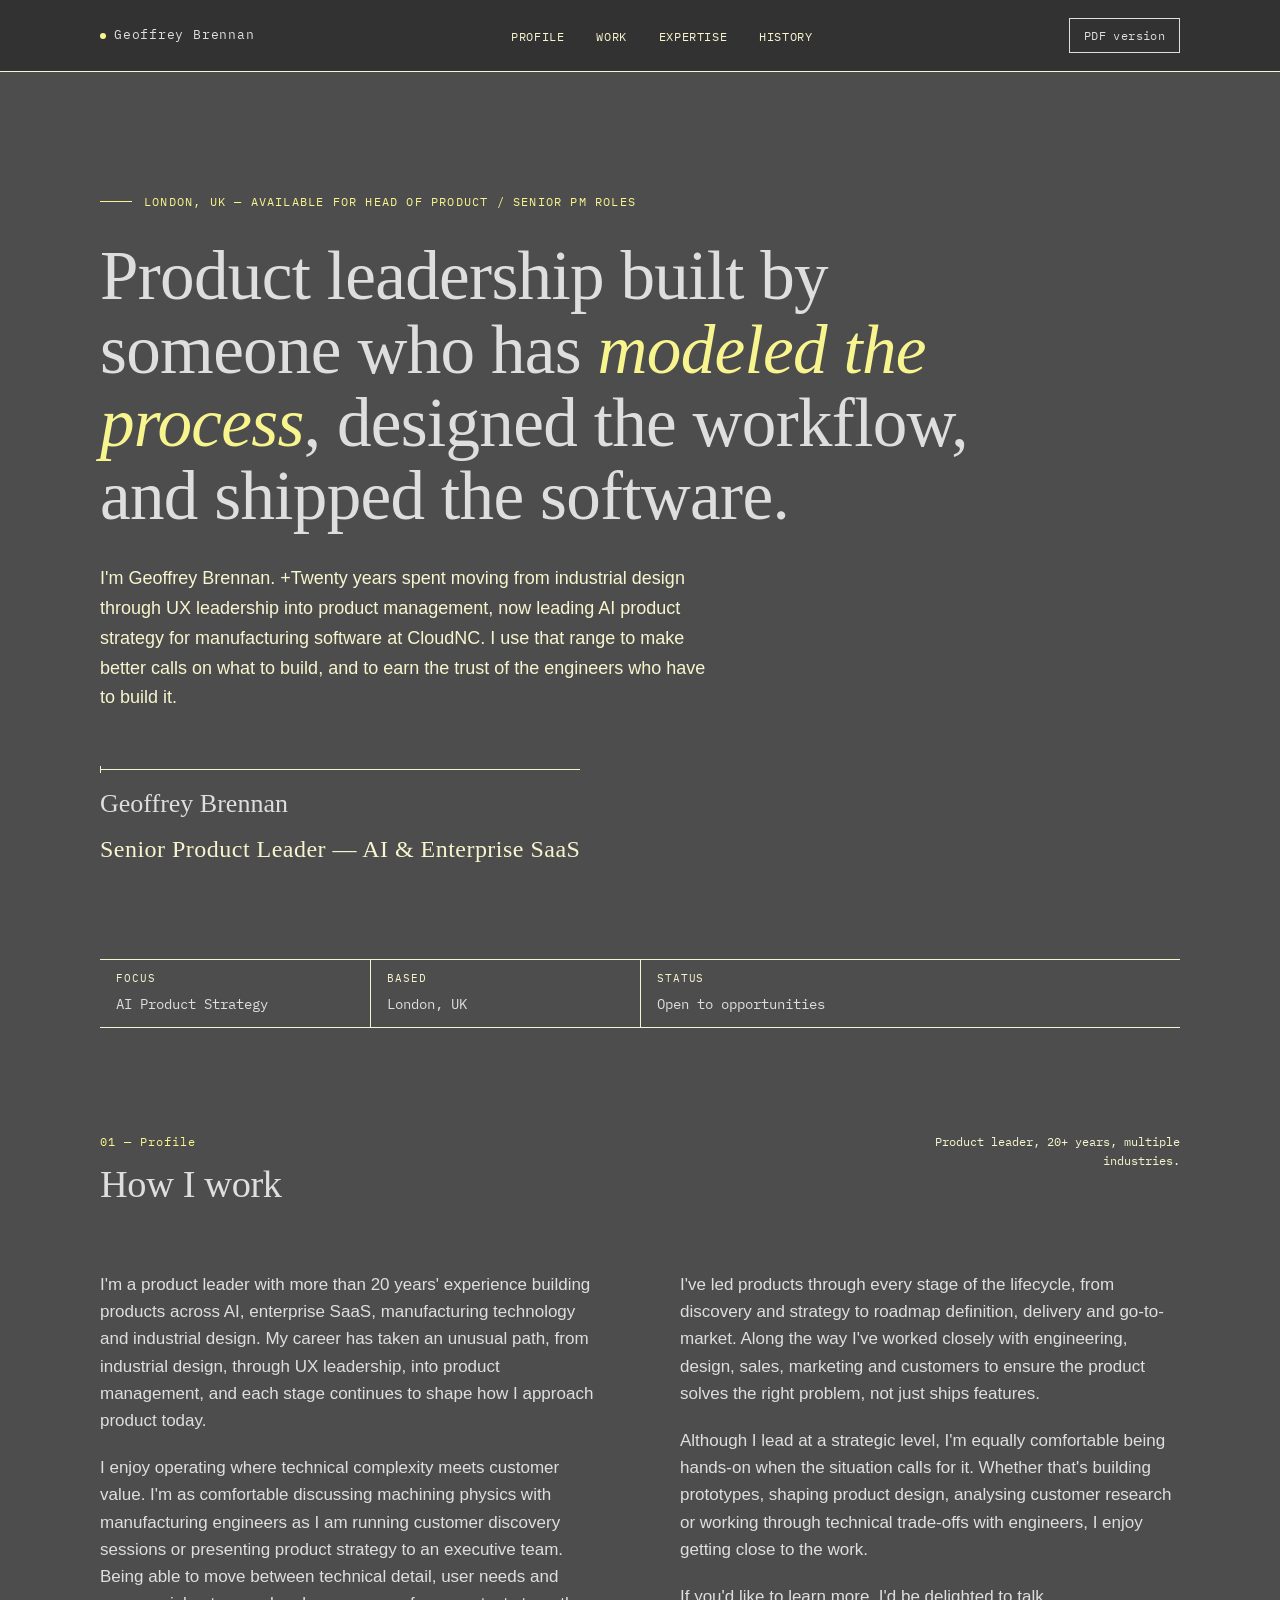
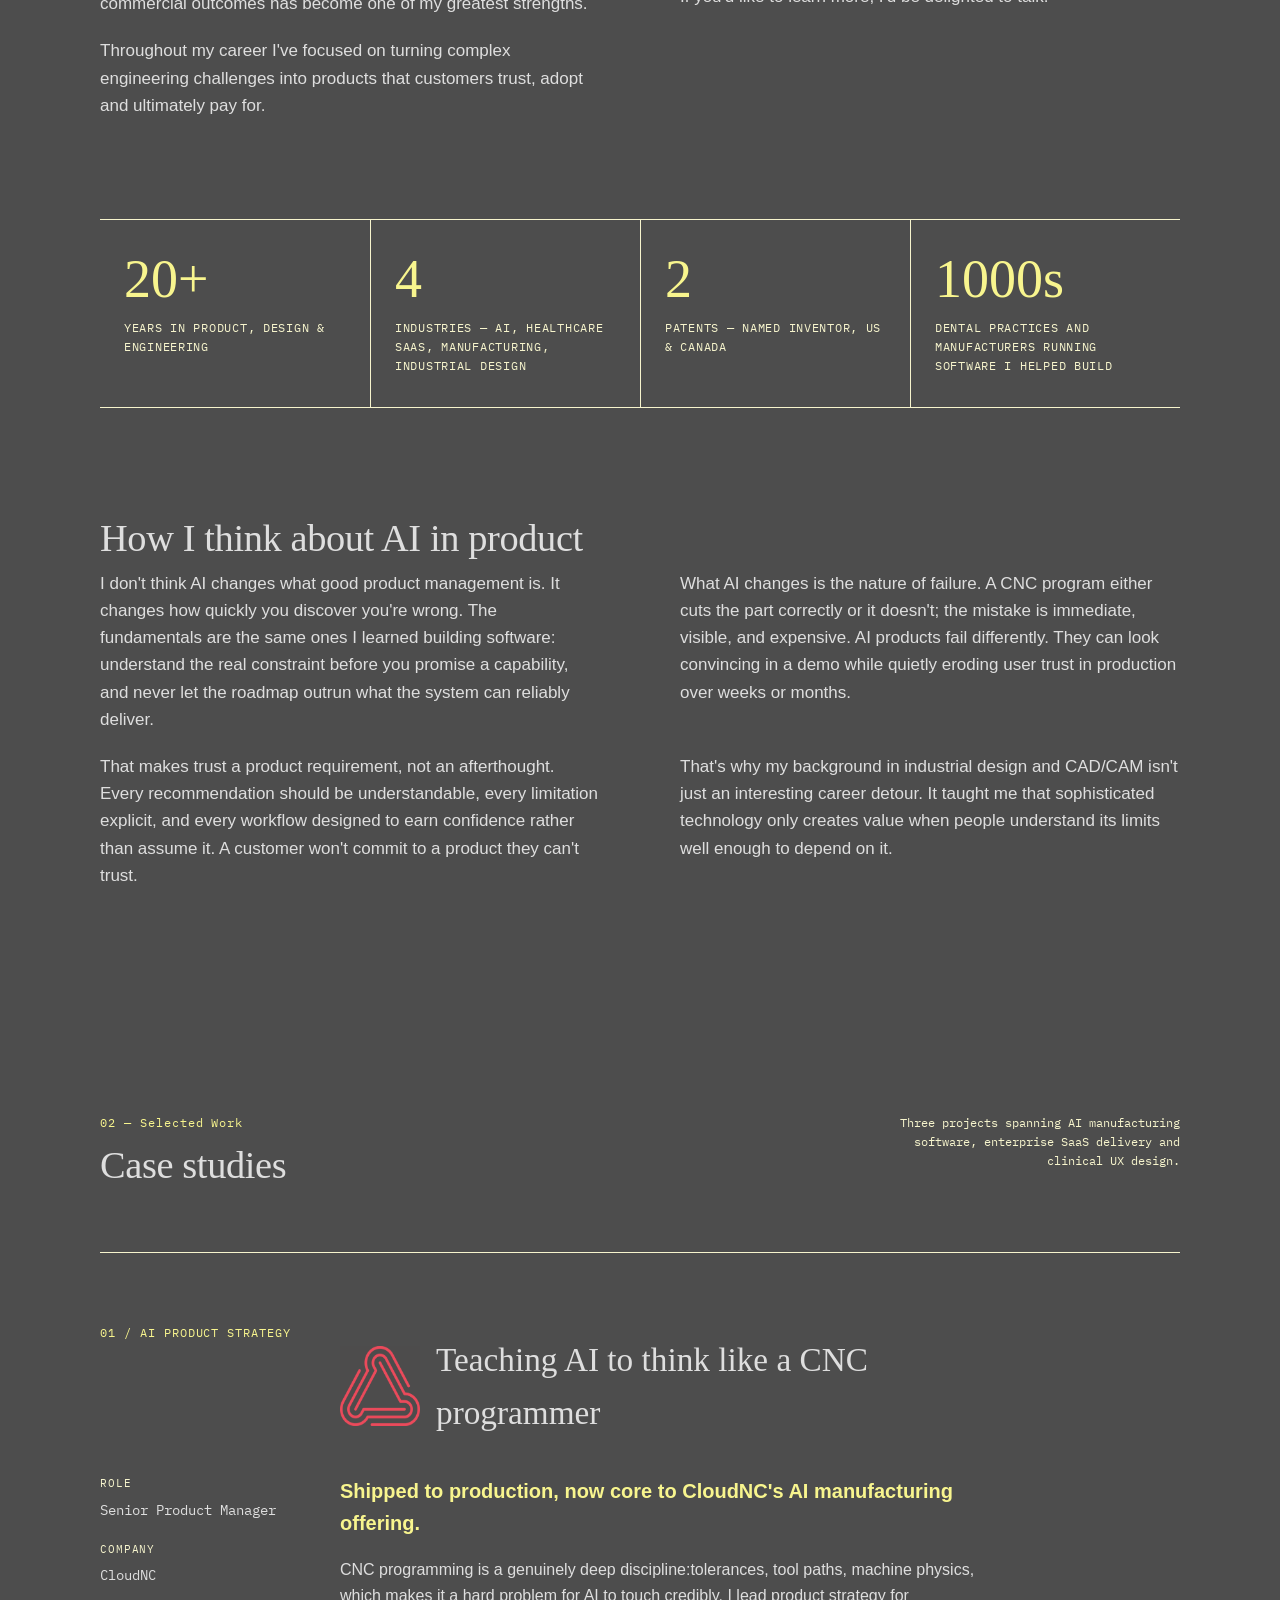
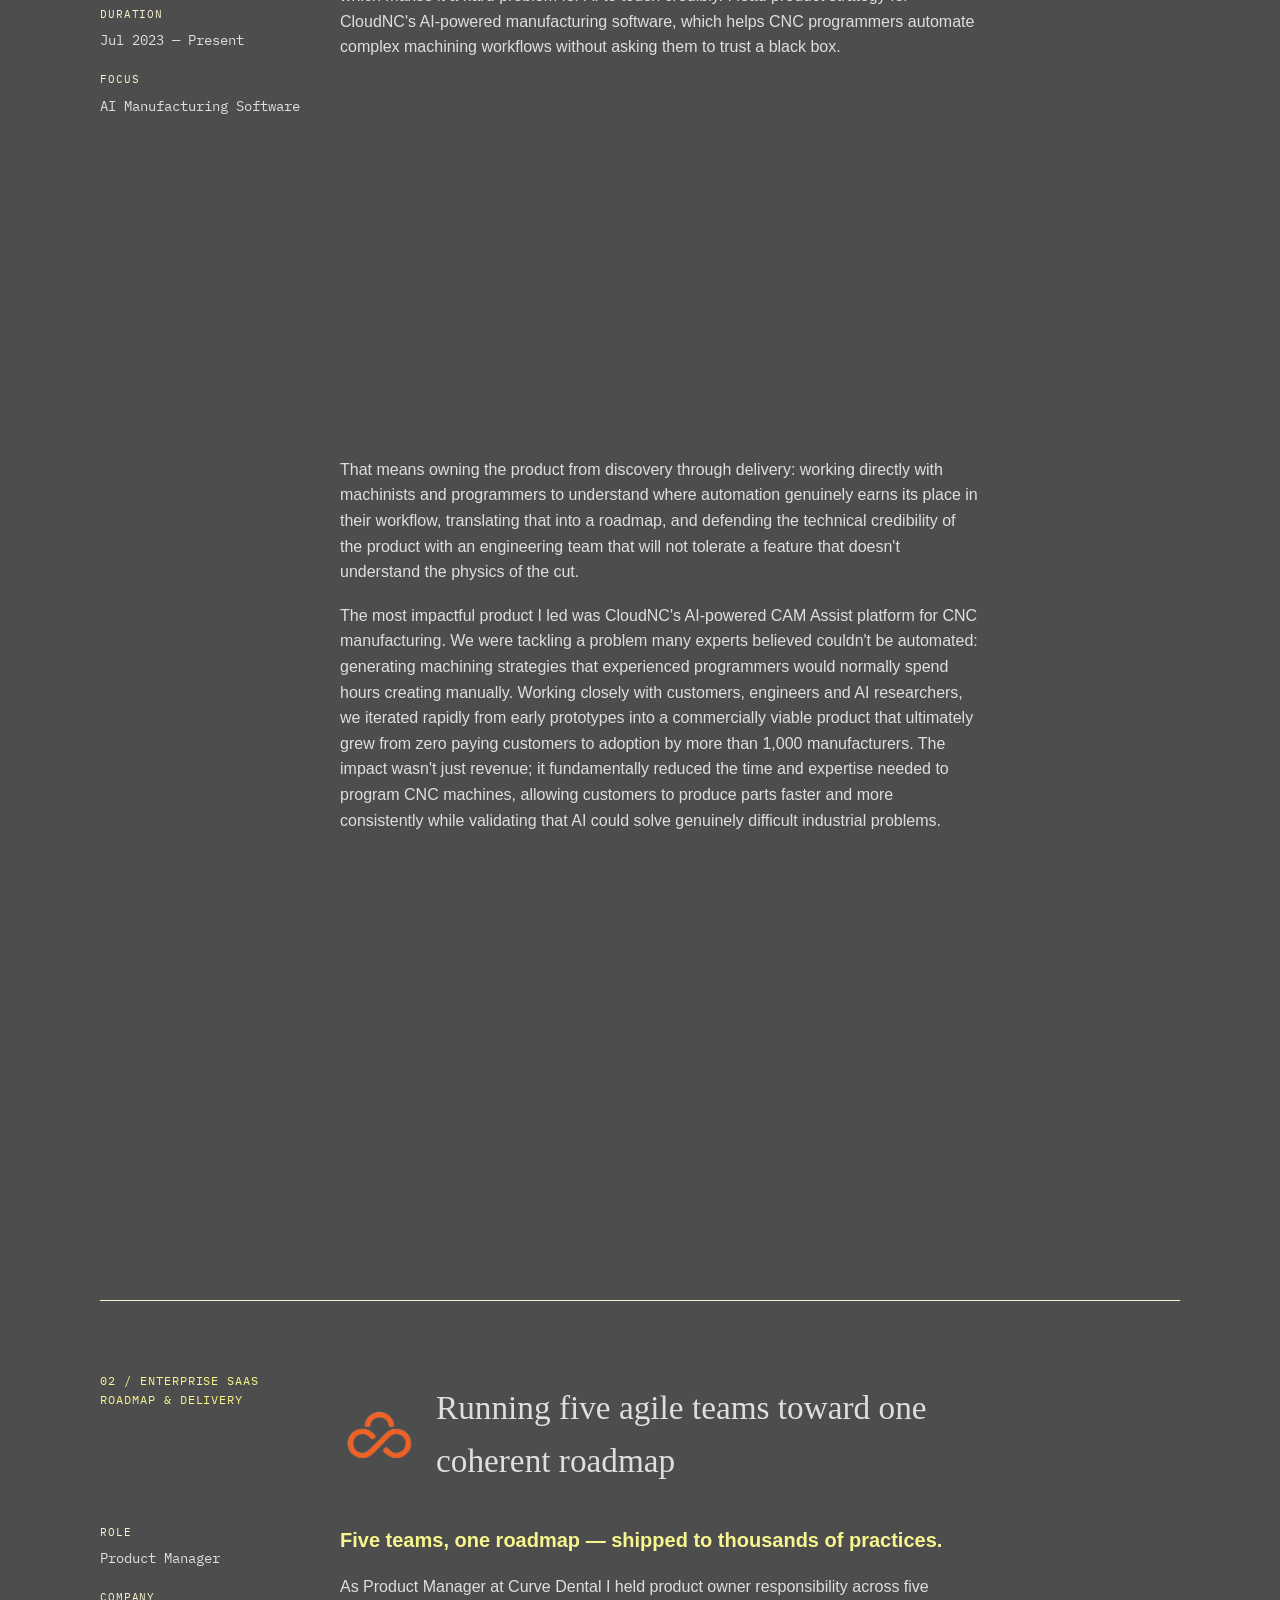
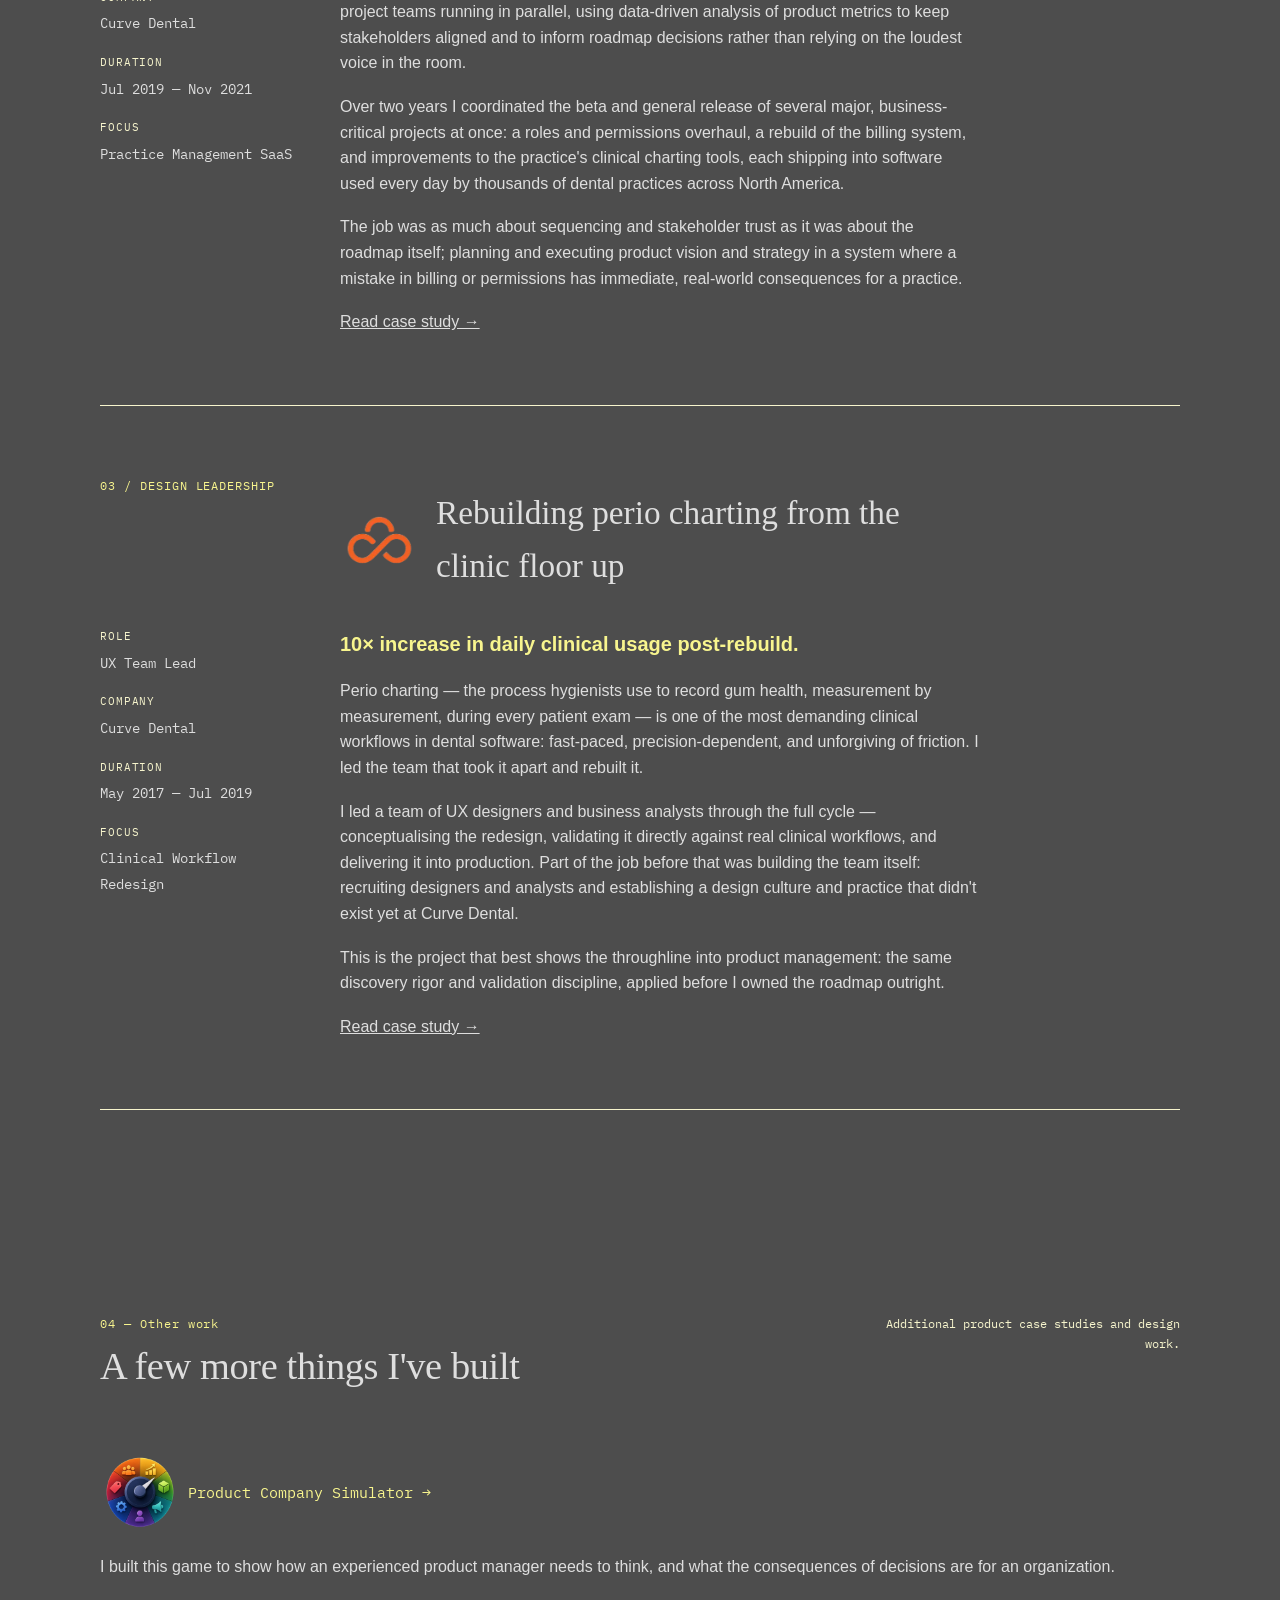
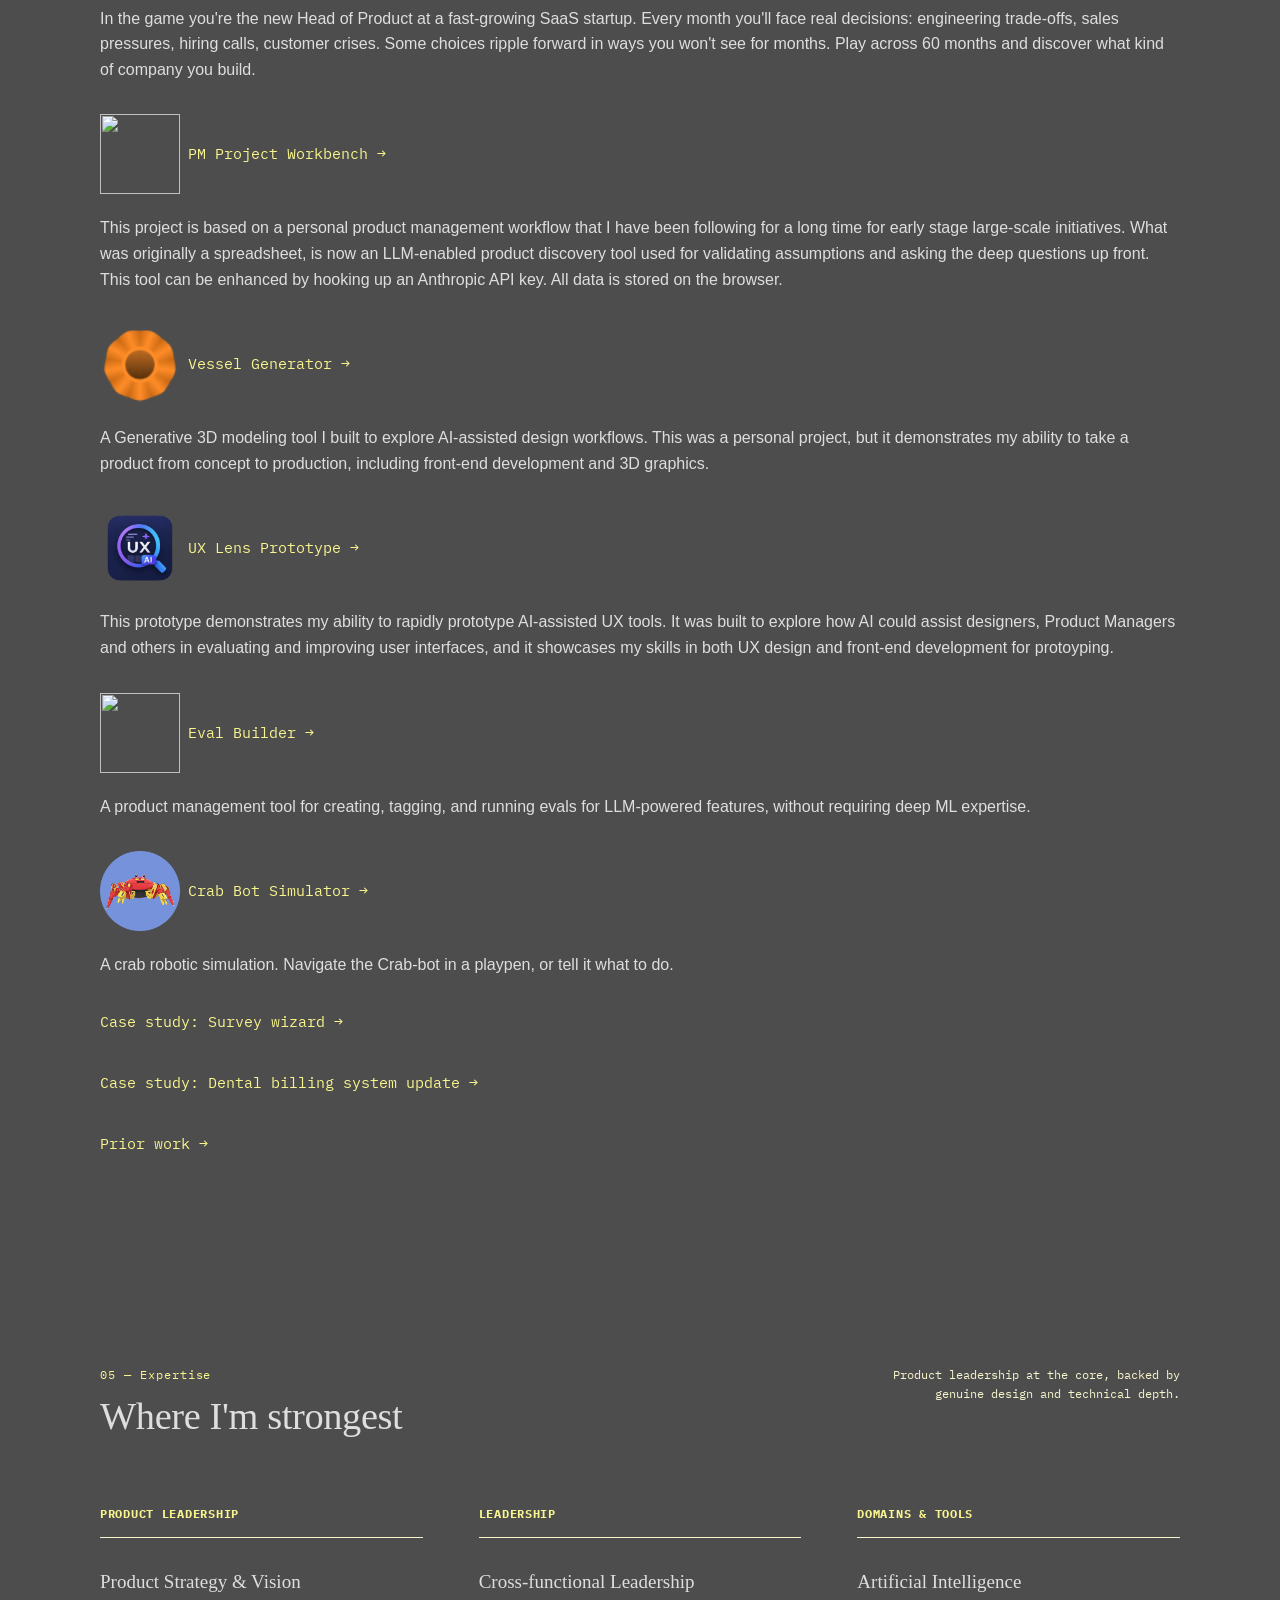
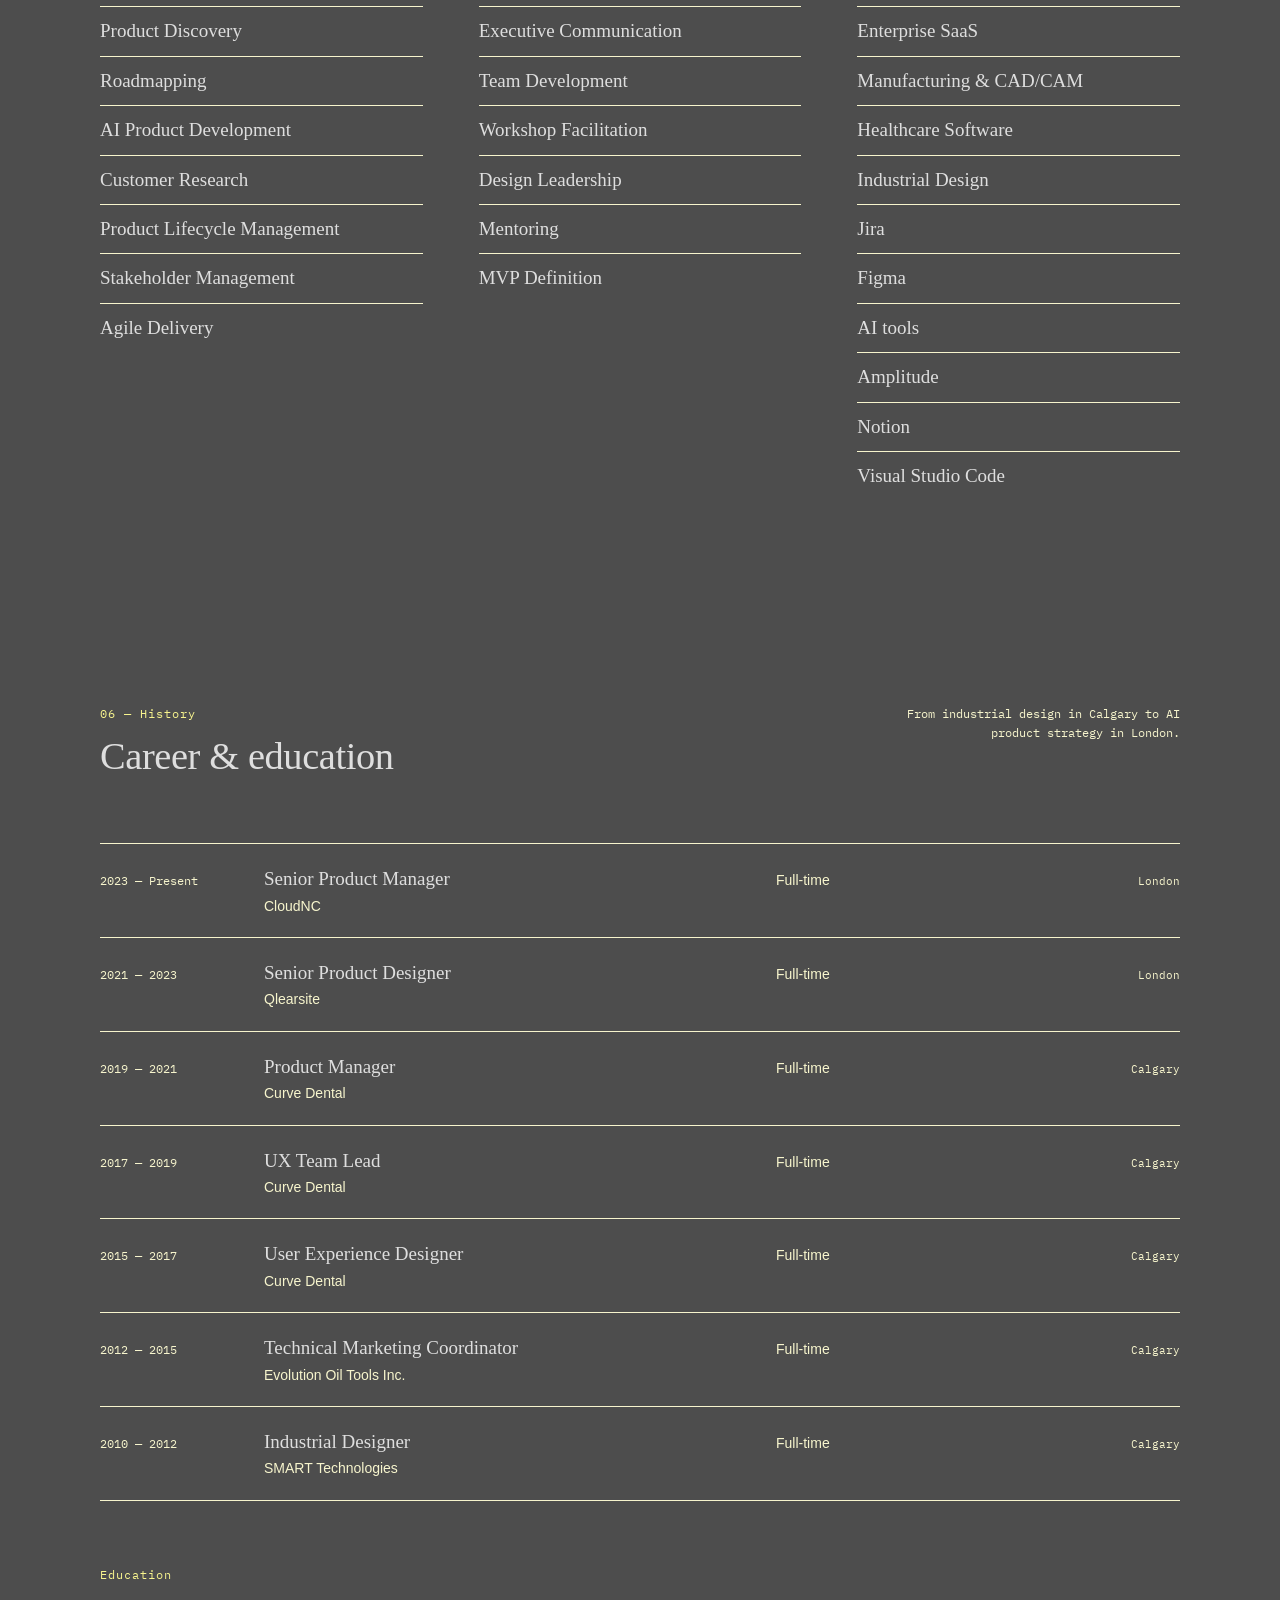
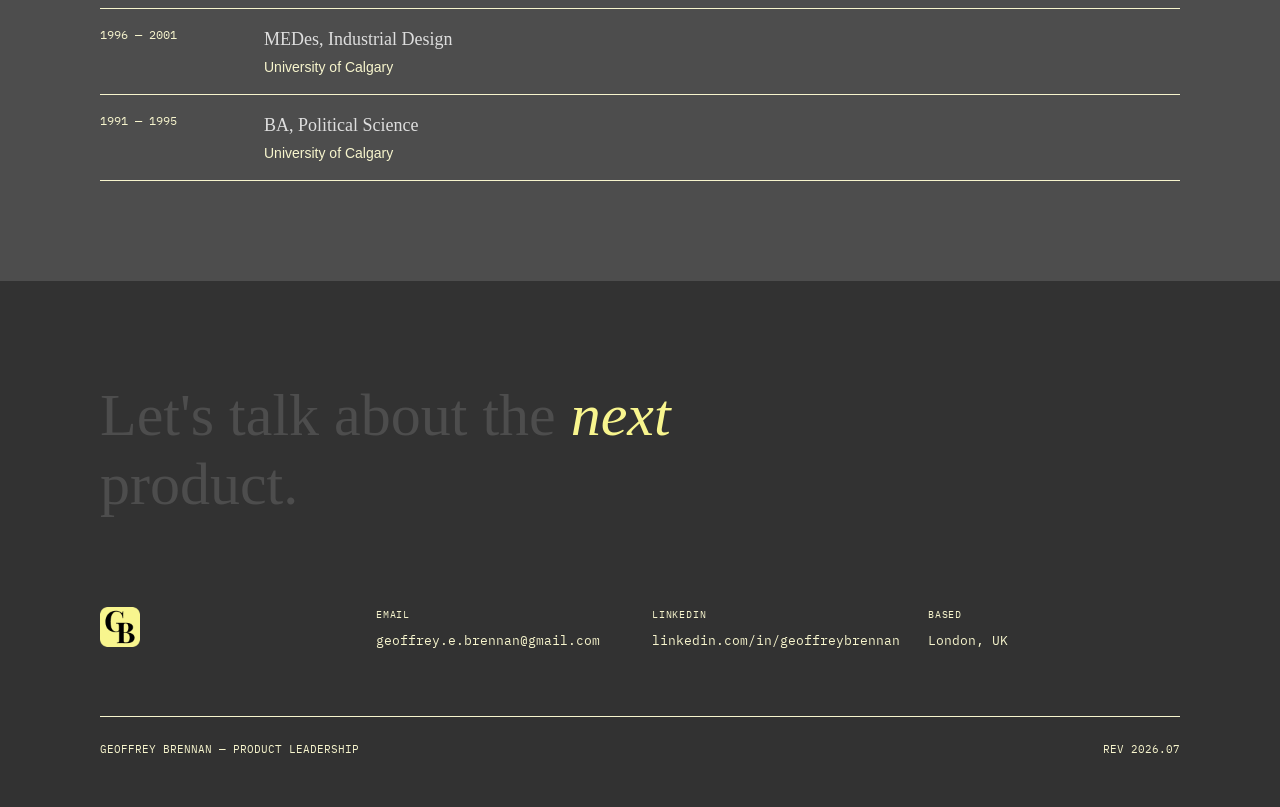
==== commit 3d0c107b: "image fix" ====
--- a/index.html
+++ b/index.html
@@ -246,7 +246,7 @@
           <a class="other-work-link" href="https://geoffreyebrennan.github.io/eval-builder/" target="_blank"><img src="https://geoffreyebrennan.github.io/eval-builder/assets/EvalBuilder-icon-m5-DATJP.png" style="height: 80px; width: 80px;">Eval Builder  →</a> A product management tool for creating, tagging, and running evals for LLM-powered features, without requiring deep ML expertise.
 </div>
 <div class="other-work-links reveal">
-          <a class="other-work-link" href="https://geoffreyebrennan.github.io/crab-bot-simulator/" target="_blank"><img src="https://github.com/geoffreyebrennan/gb_portfolio/blob/main/images/Crab-bot-icon.png" style="height: 80px; width: 80px;">Crab Bot Simulator  →</a> A crab robotic simulation. Navigate the Crab-bot in a playpen, or tell it what to do.
+          <a class="other-work-link" href="https://geoffreyebrennan.github.io/crab-bot-simulator/" target="_blank"><img src="images/Crab-bot-icon.png" style="height: 80px; width: 80px;">Crab Bot Simulator  →</a> A crab robotic simulation. Navigate the Crab-bot in a playpen, or tell it what to do.
 </div>
         <div class="other-work-links reveal">
           <a class="other-work-link" href="case-study-survey-wizard.html">Case study: Survey wizard →</a>
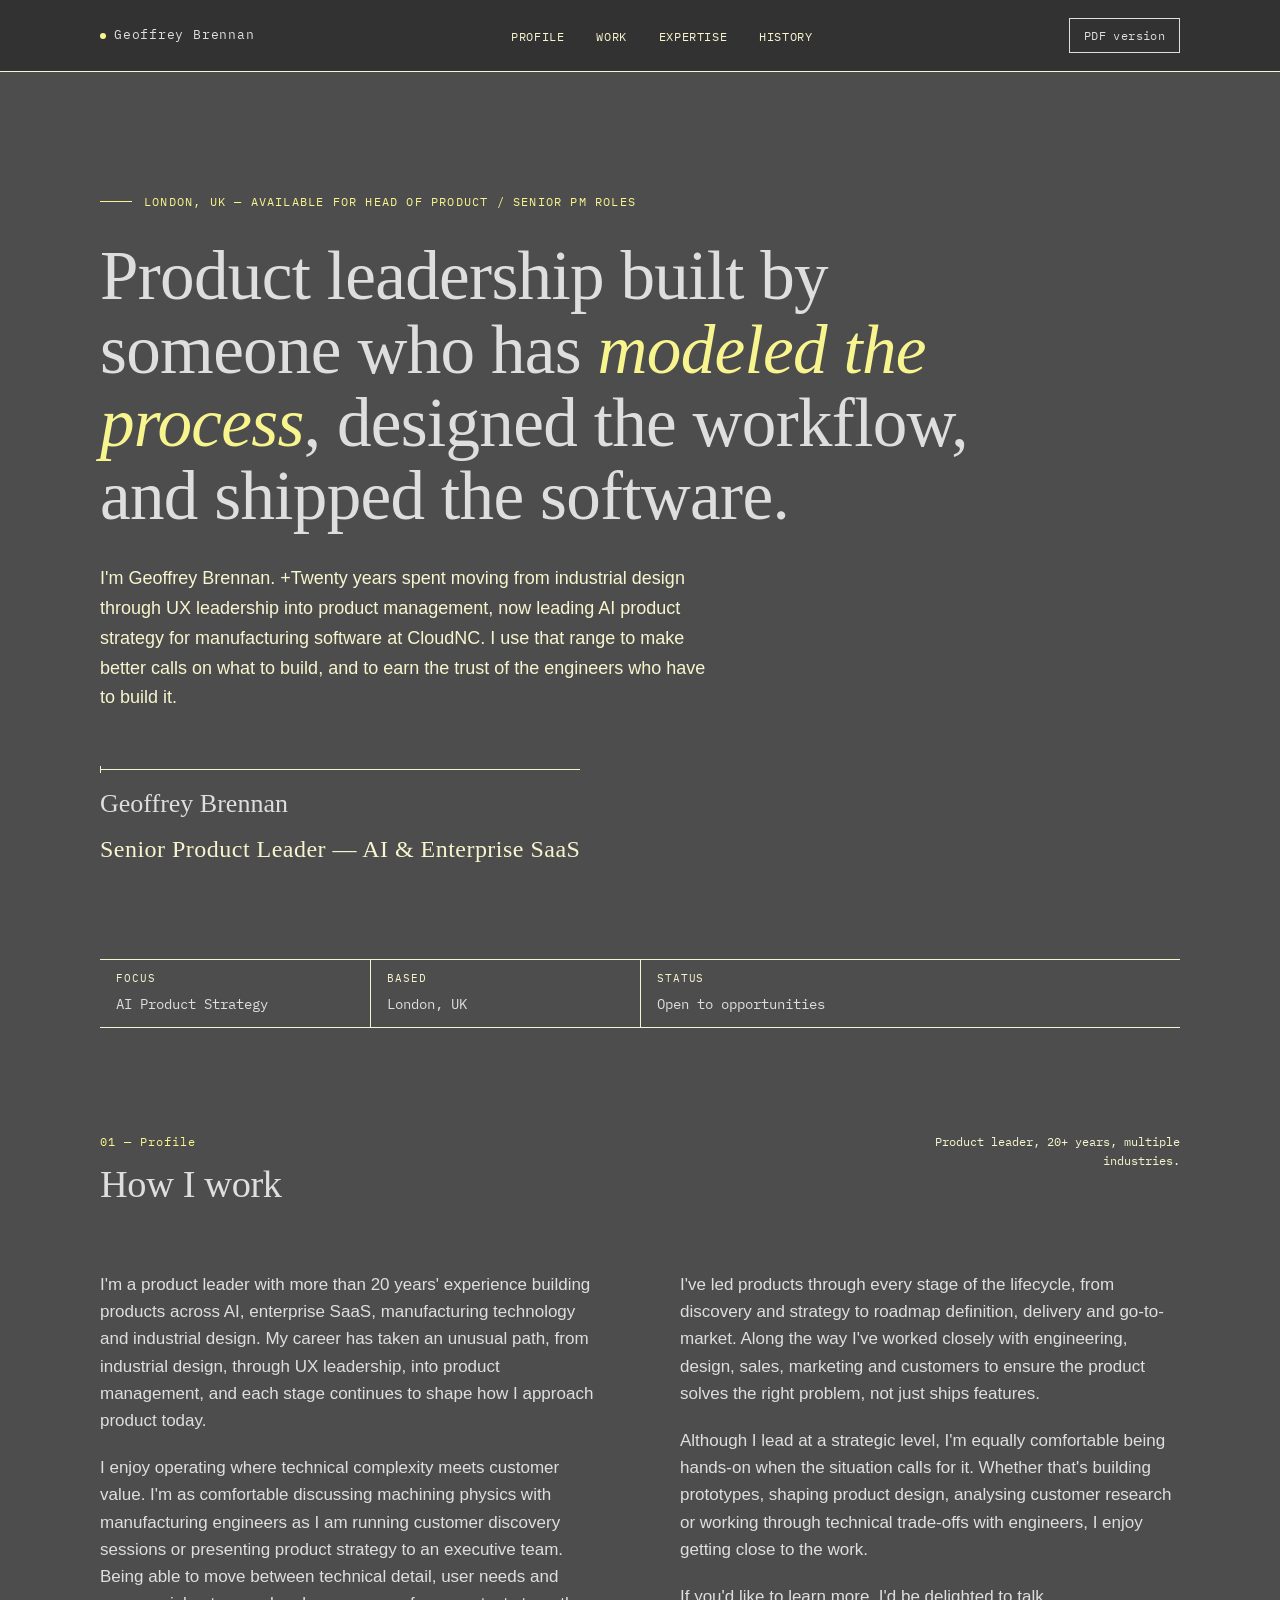
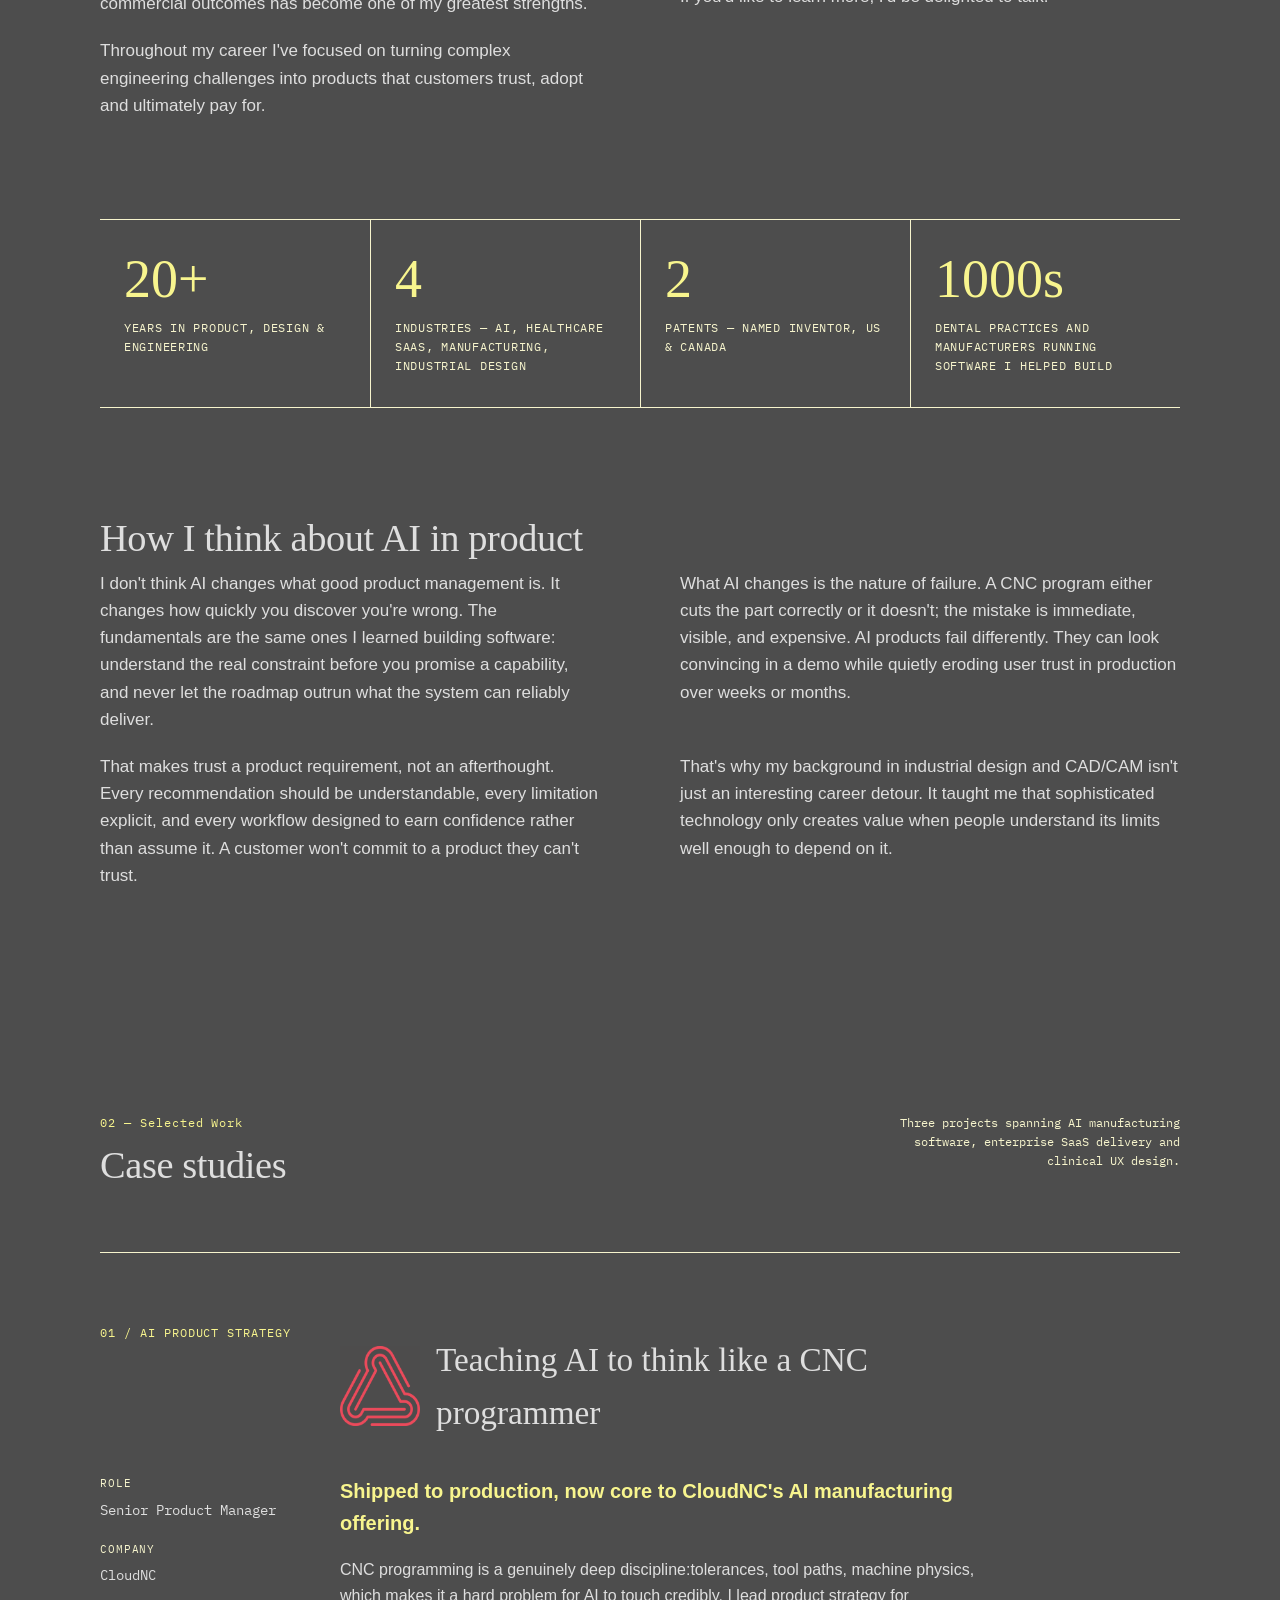
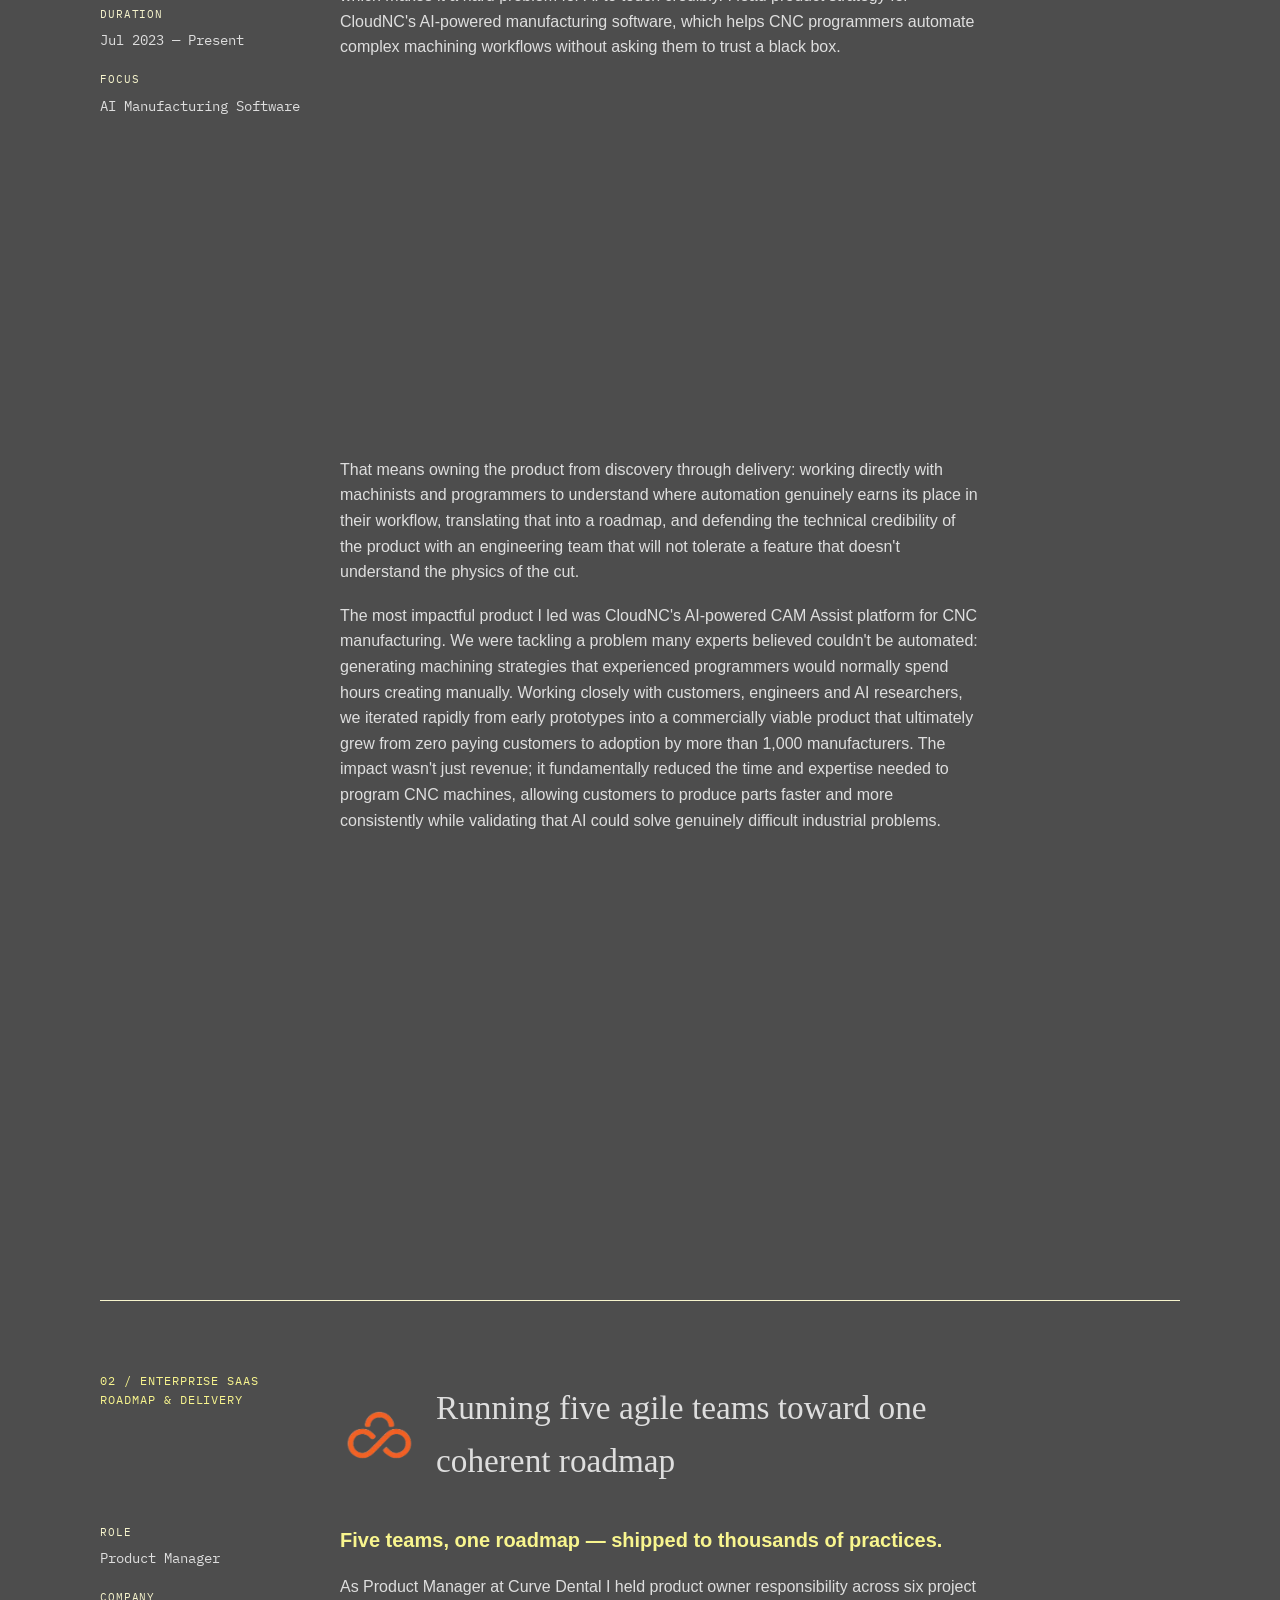
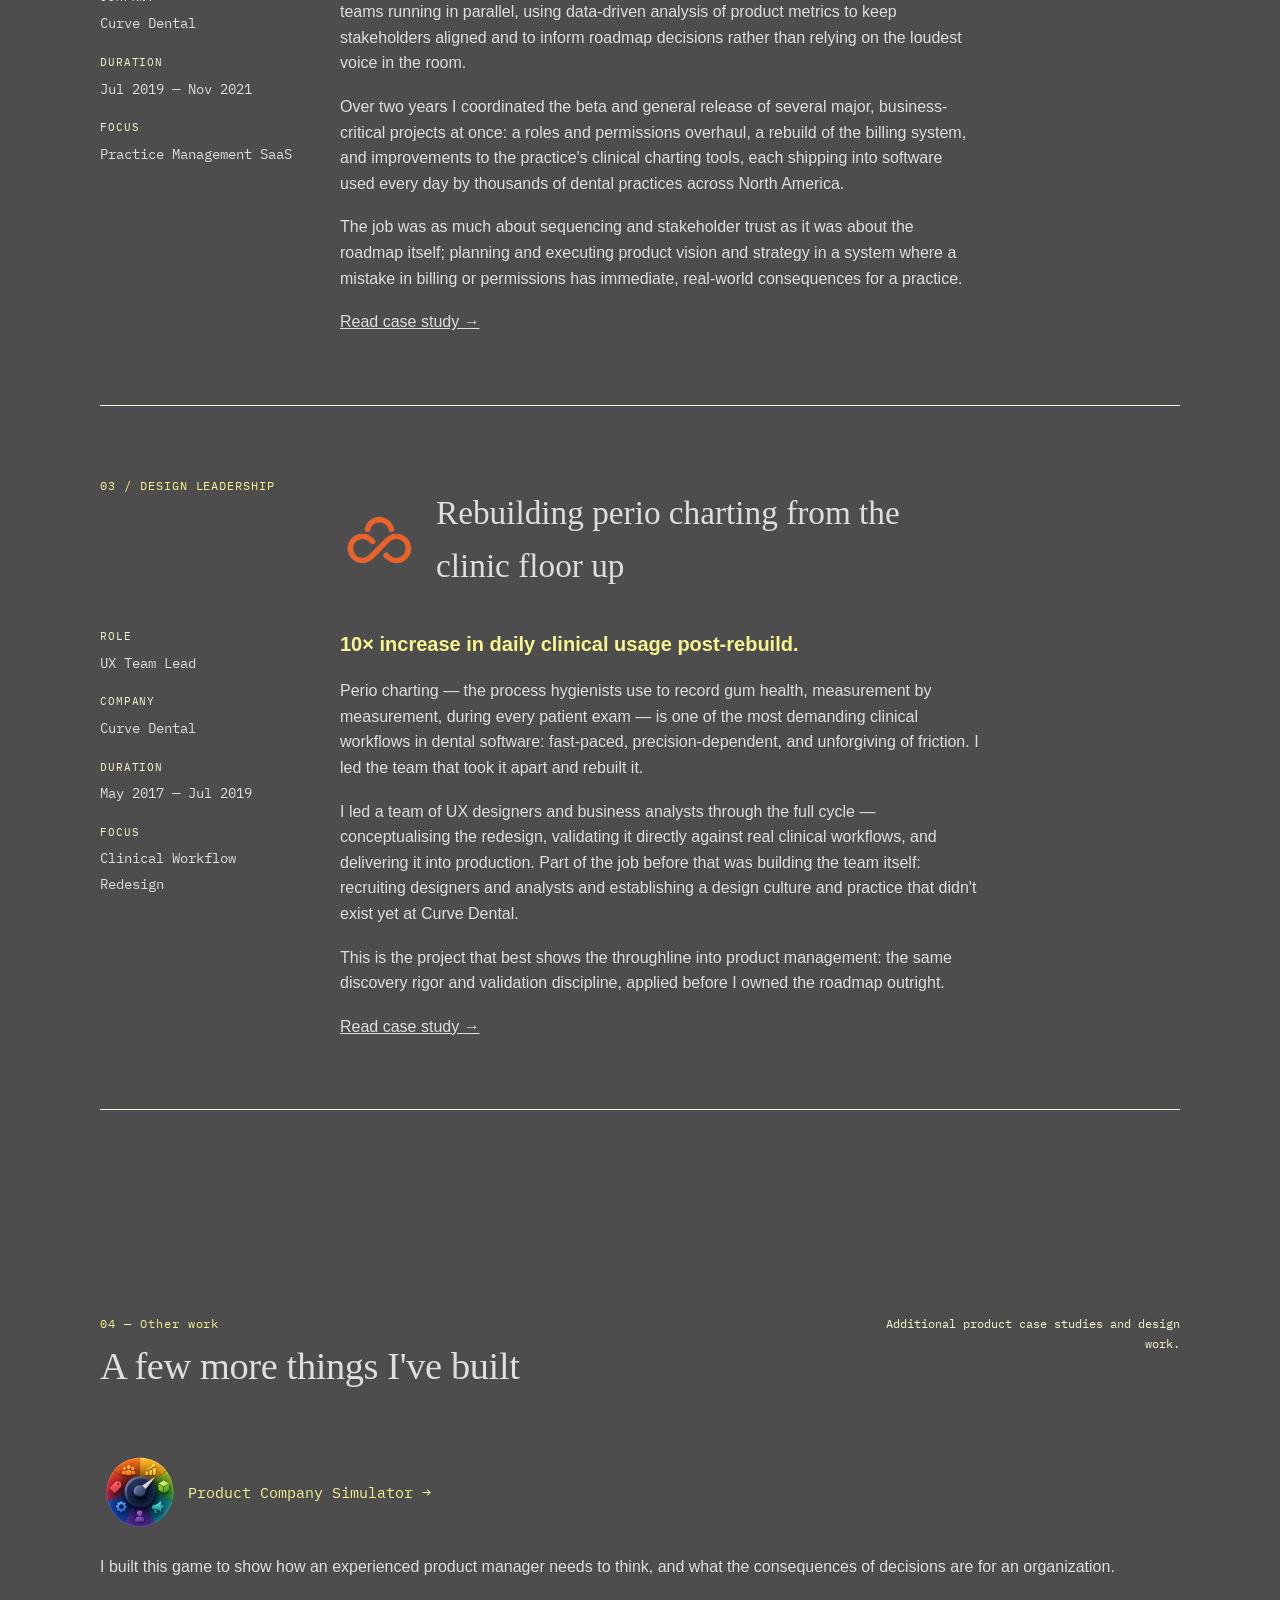
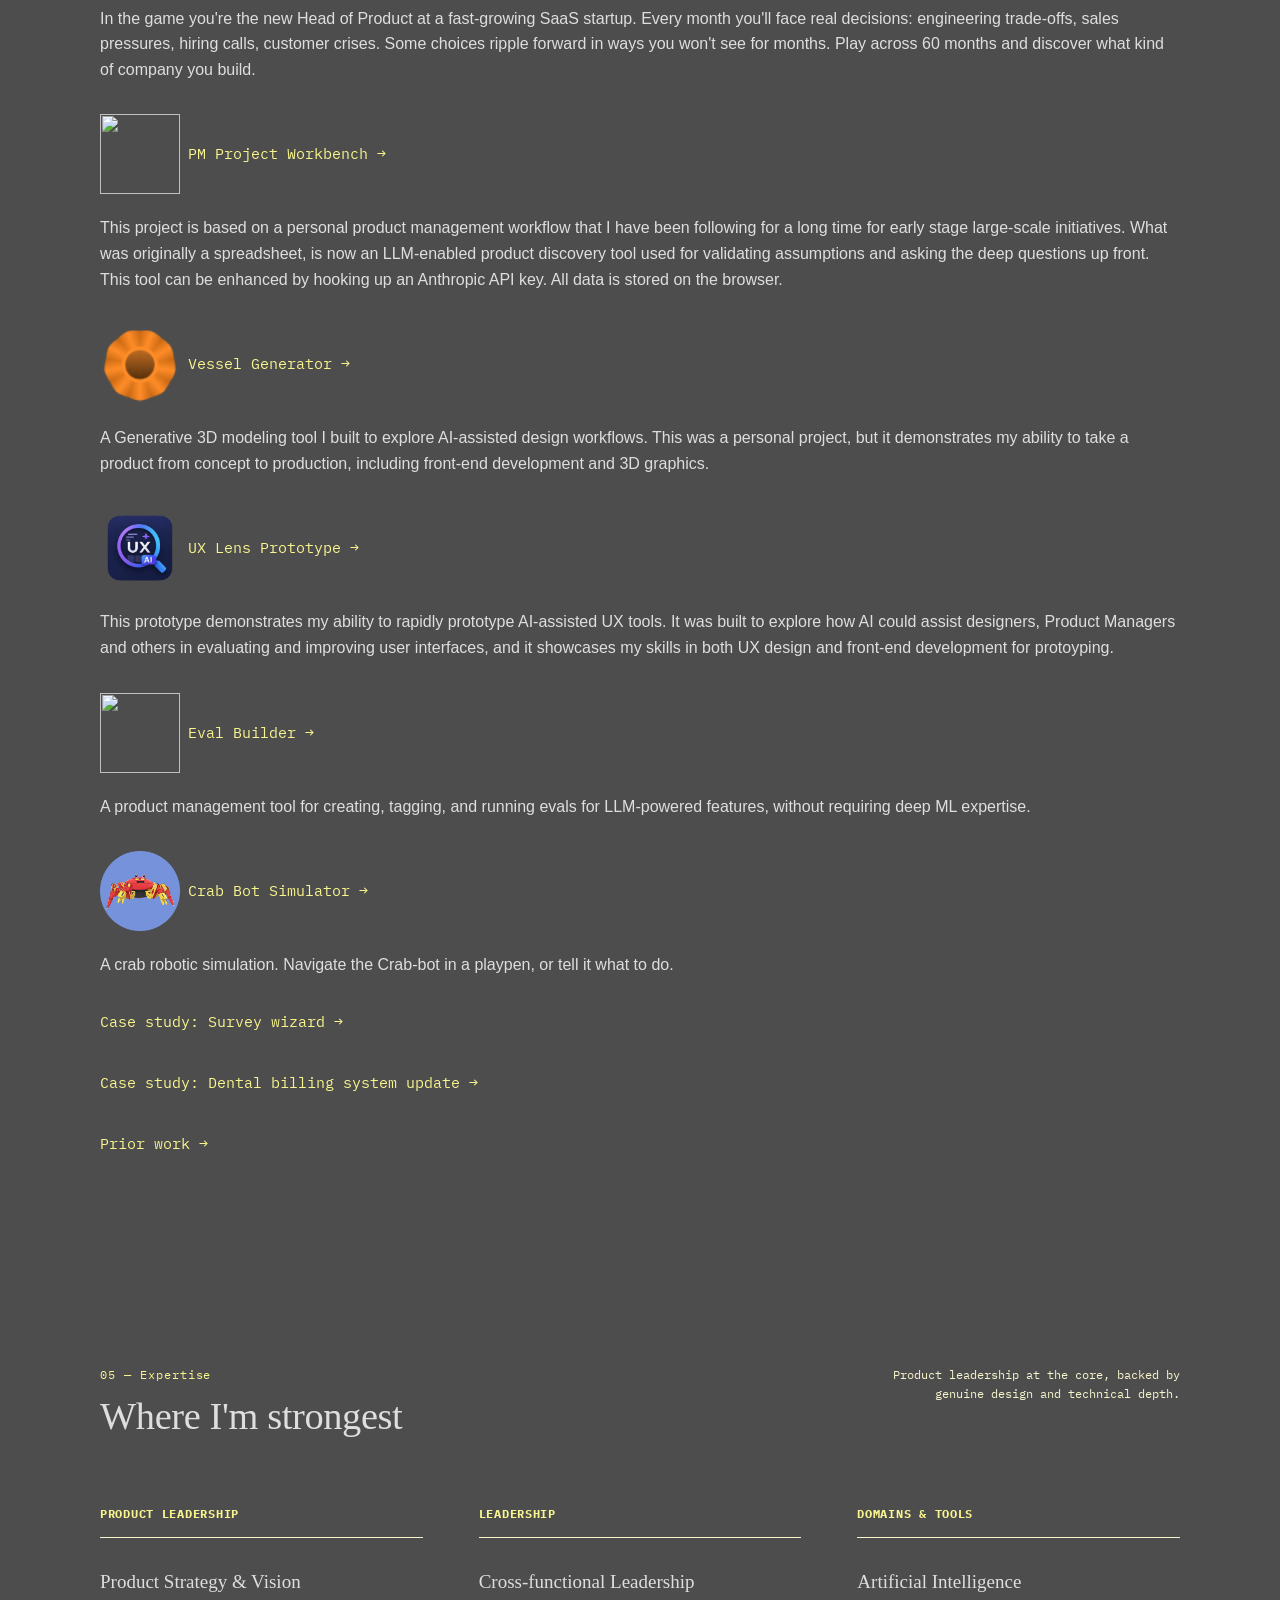
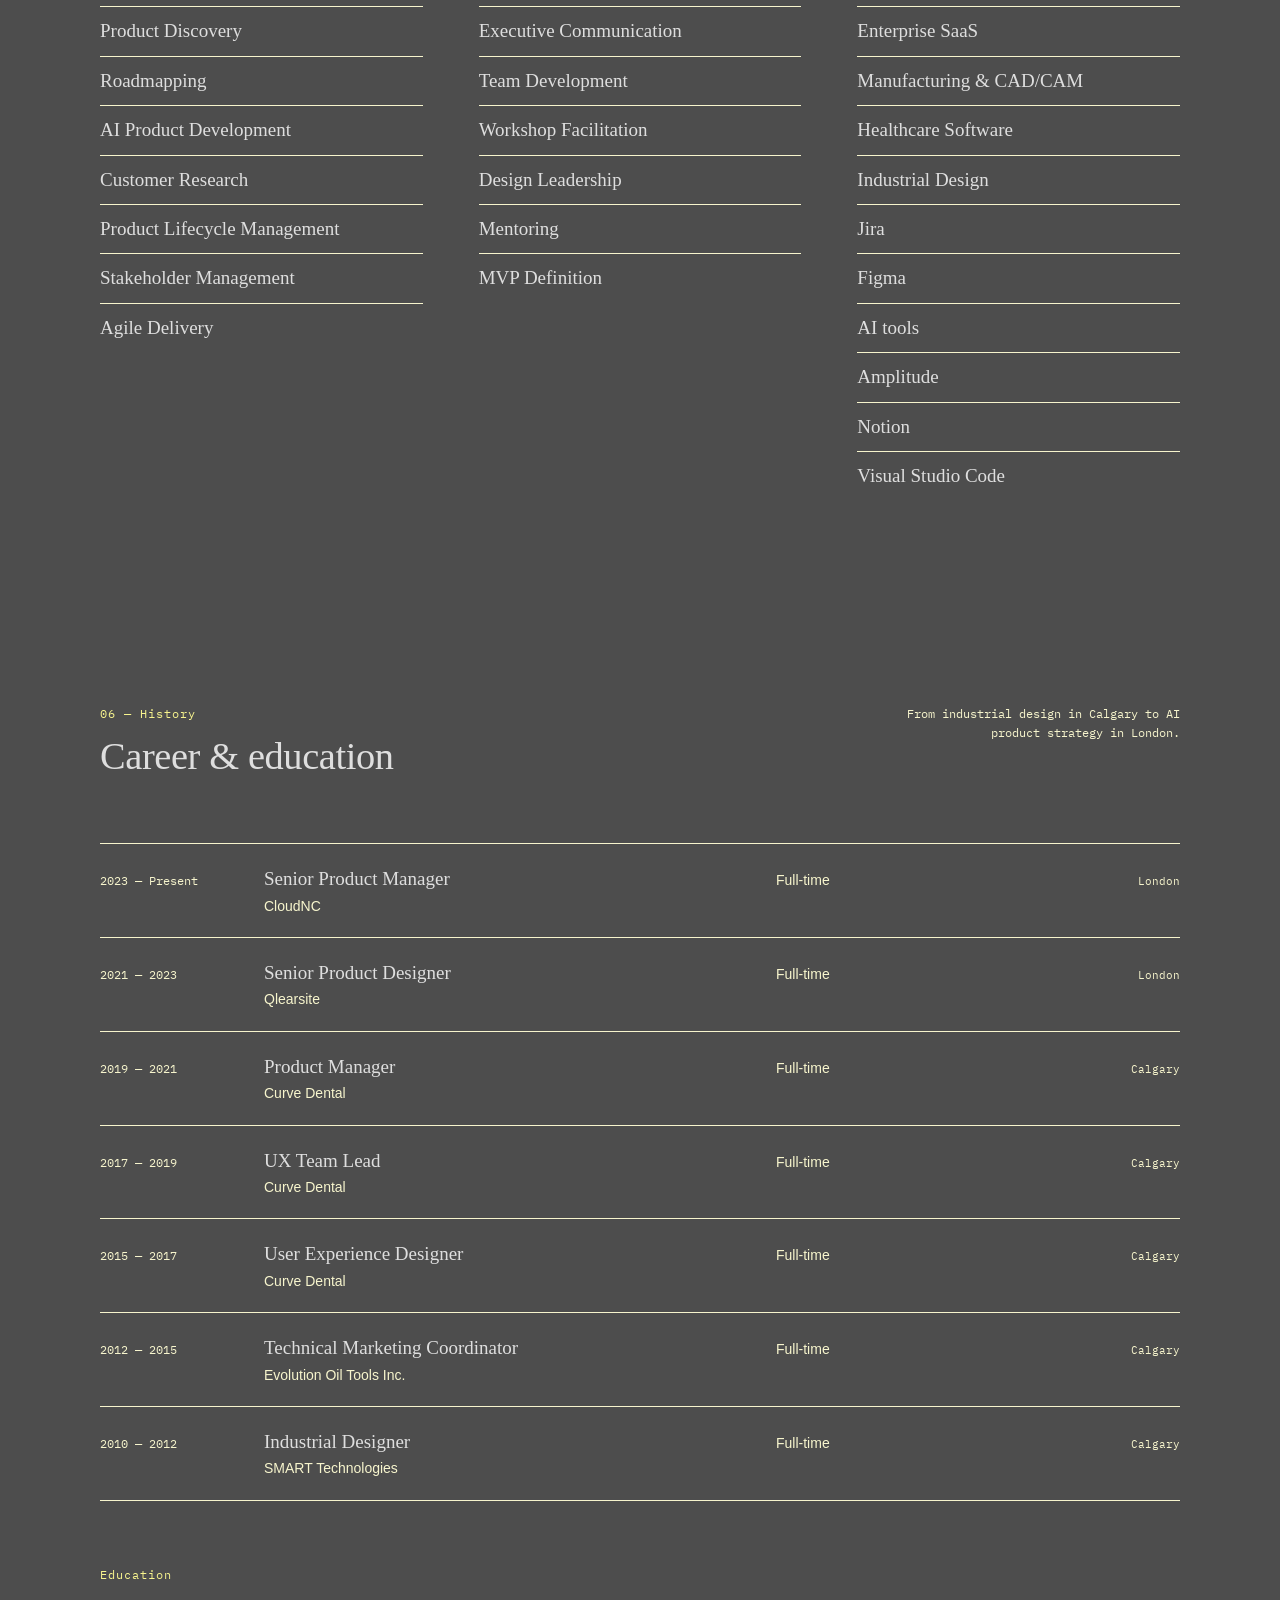
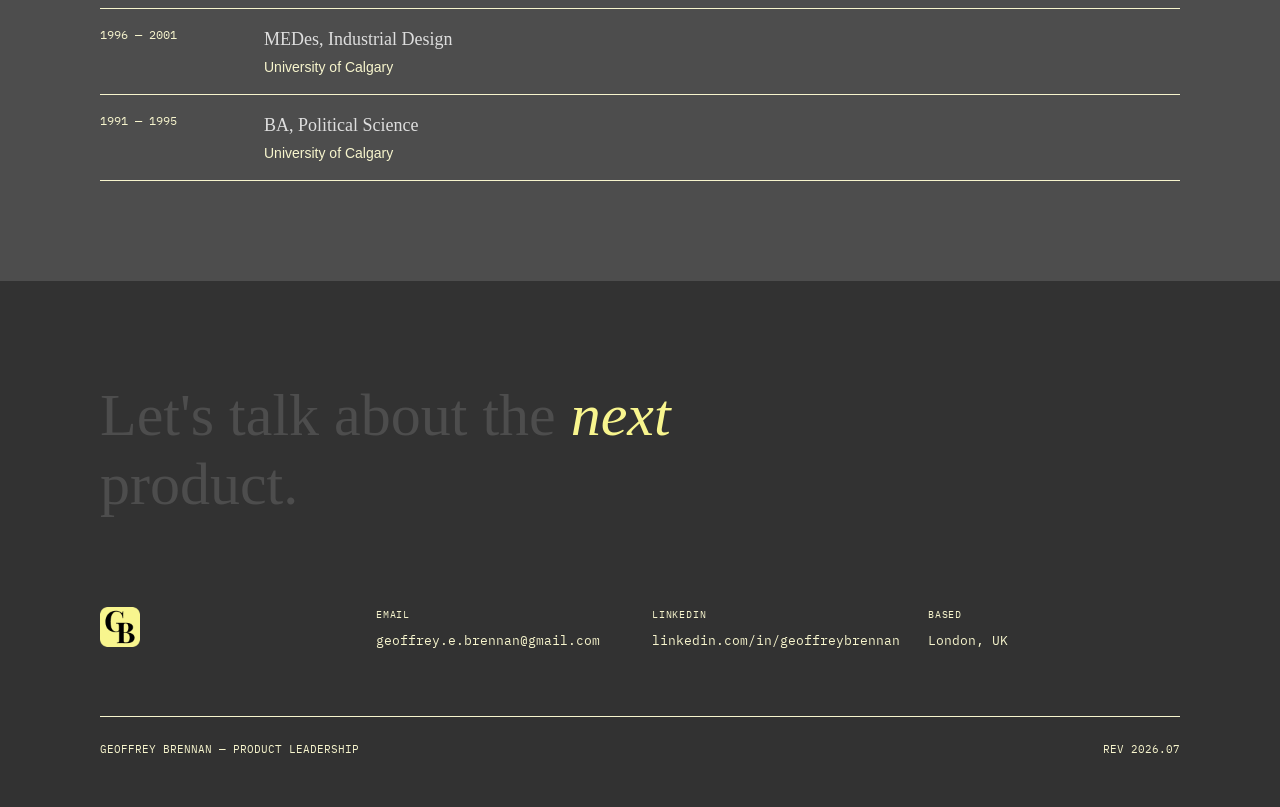
==== commit 4a17255e: "teams number" ====
--- a/index.html
+++ b/index.html
@@ -178,7 +178,7 @@
             <div class="case-stat-line">
               <p>Five teams, one roadmap — shipped to thousands of practices.</p>
             </div>
-            <p>As Product Manager at Curve Dental I held product owner responsibility across five project teams running in parallel, using data-driven analysis of product metrics to keep stakeholders aligned and to inform roadmap decisions rather than relying on the loudest voice in the room.</p>
+            <p>As Product Manager at Curve Dental I held product owner responsibility across six project teams running in parallel, using data-driven analysis of product metrics to keep stakeholders aligned and to inform roadmap decisions rather than relying on the loudest voice in the room.</p>
             <p>Over two years I coordinated the beta and general release of several major, business-critical projects at once: a roles and permissions overhaul, a rebuild of the billing system, and improvements to the practice's clinical charting tools, each shipping into software used every day by thousands of dental practices across North America.</p>
             <p>The job was as much about sequencing and stakeholder trust as it was about the roadmap itself; planning and executing product vision and strategy in a system where a mistake in billing or permissions has immediate, real-world consequences for a practice.</p>
              <p><a class="case-link" href="roles-and-permissions.html">Read case study →</a></p>
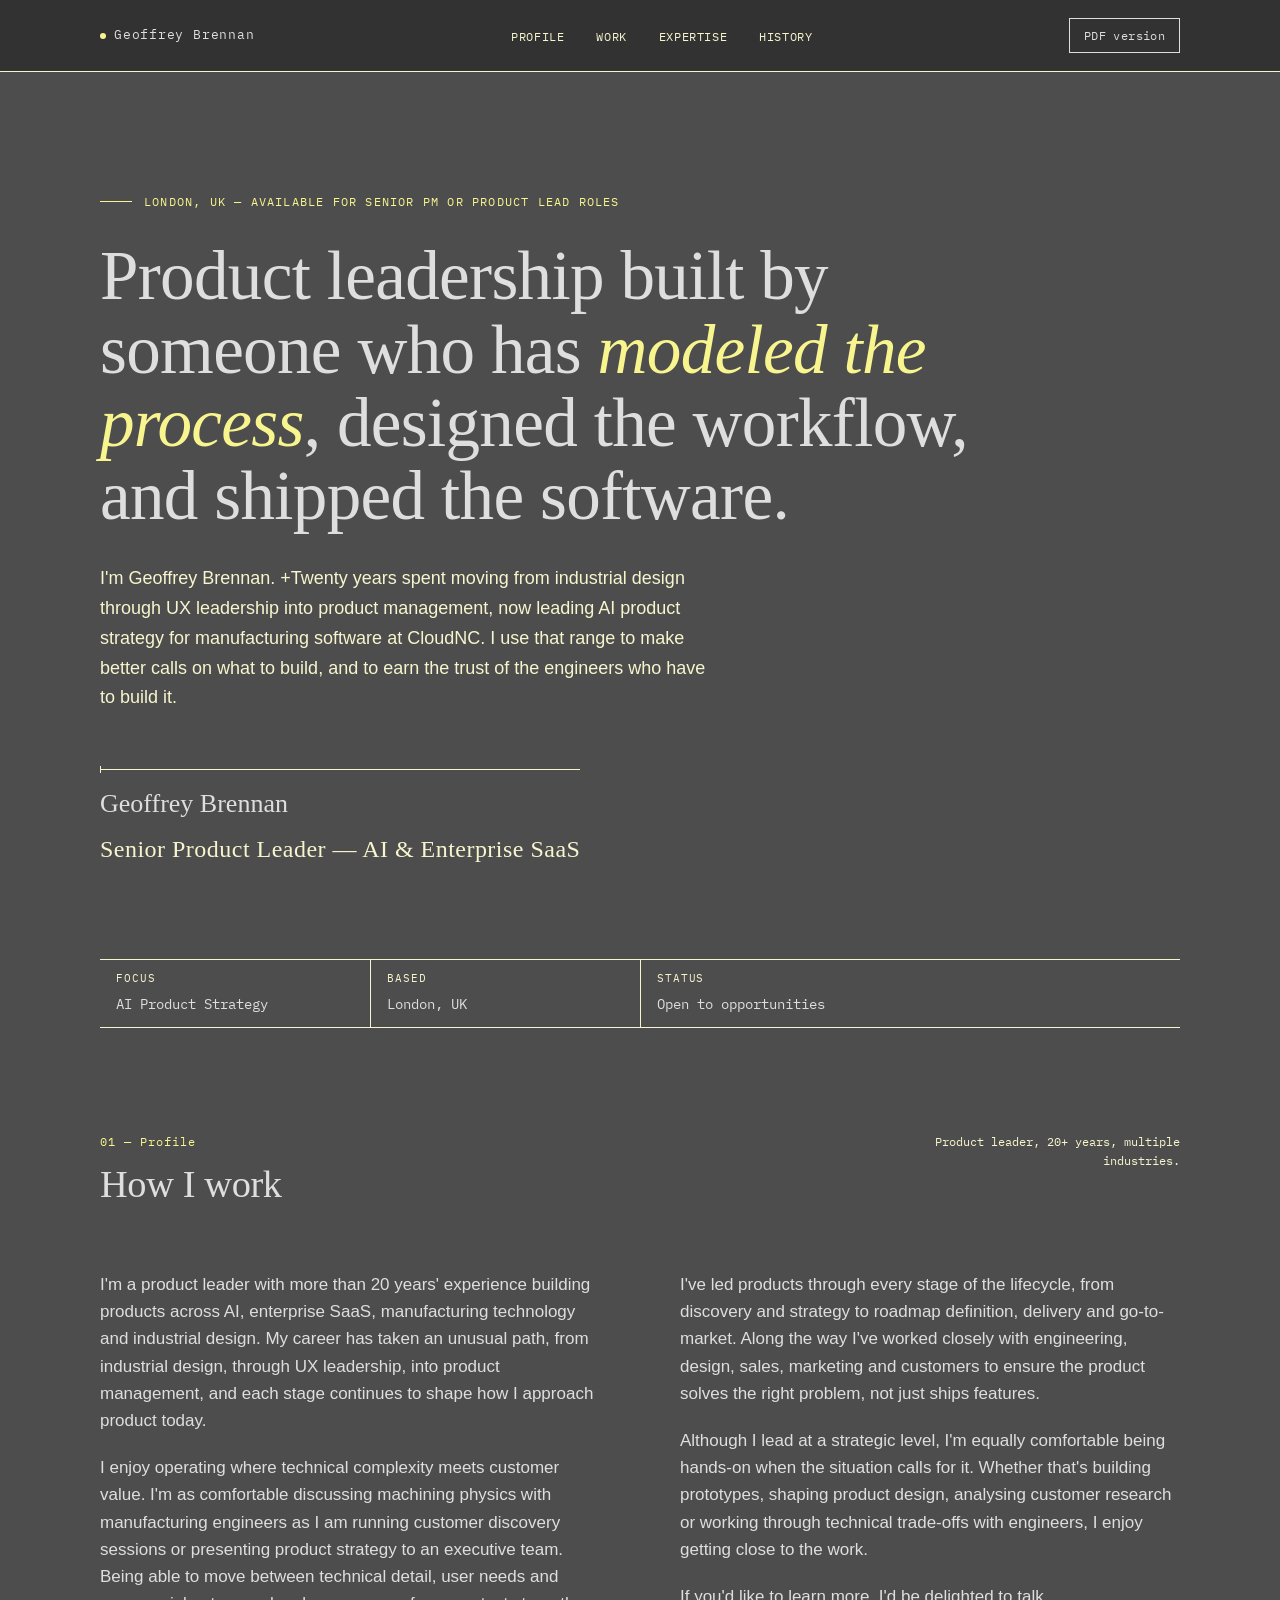
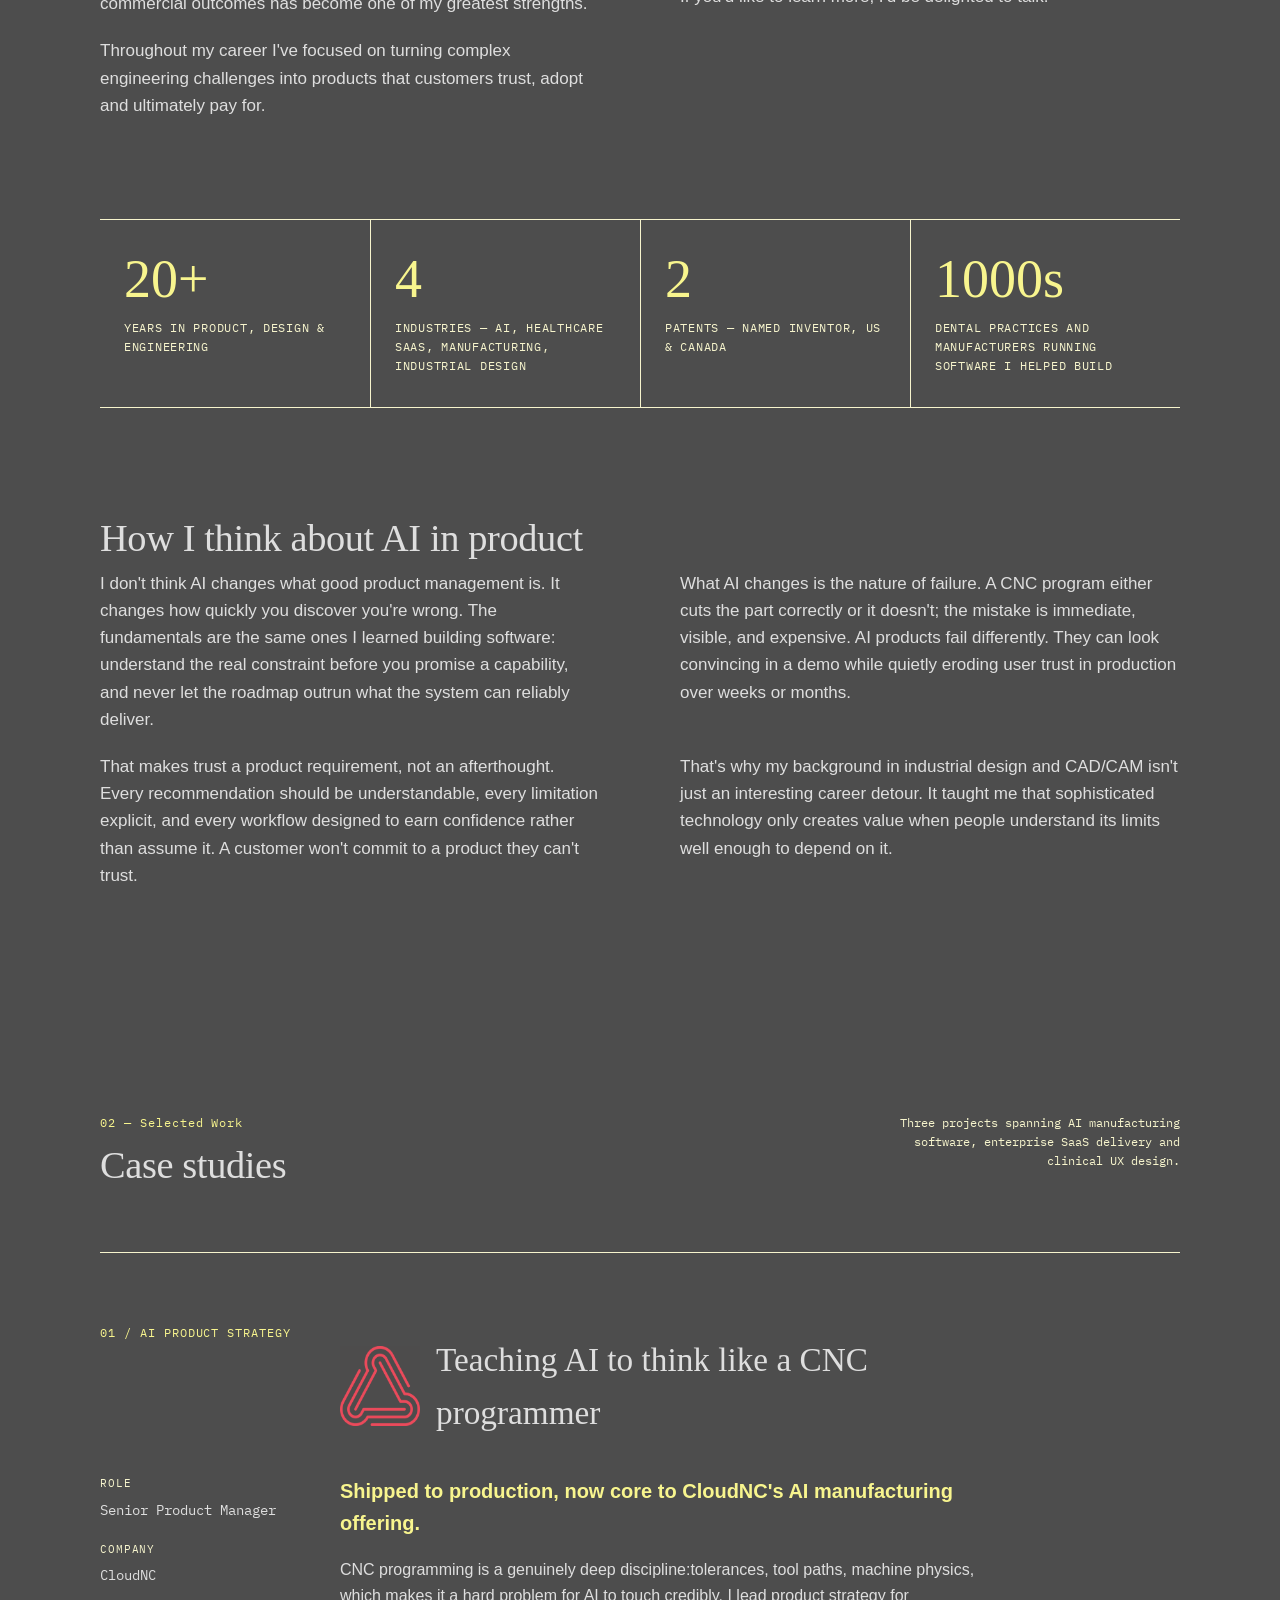
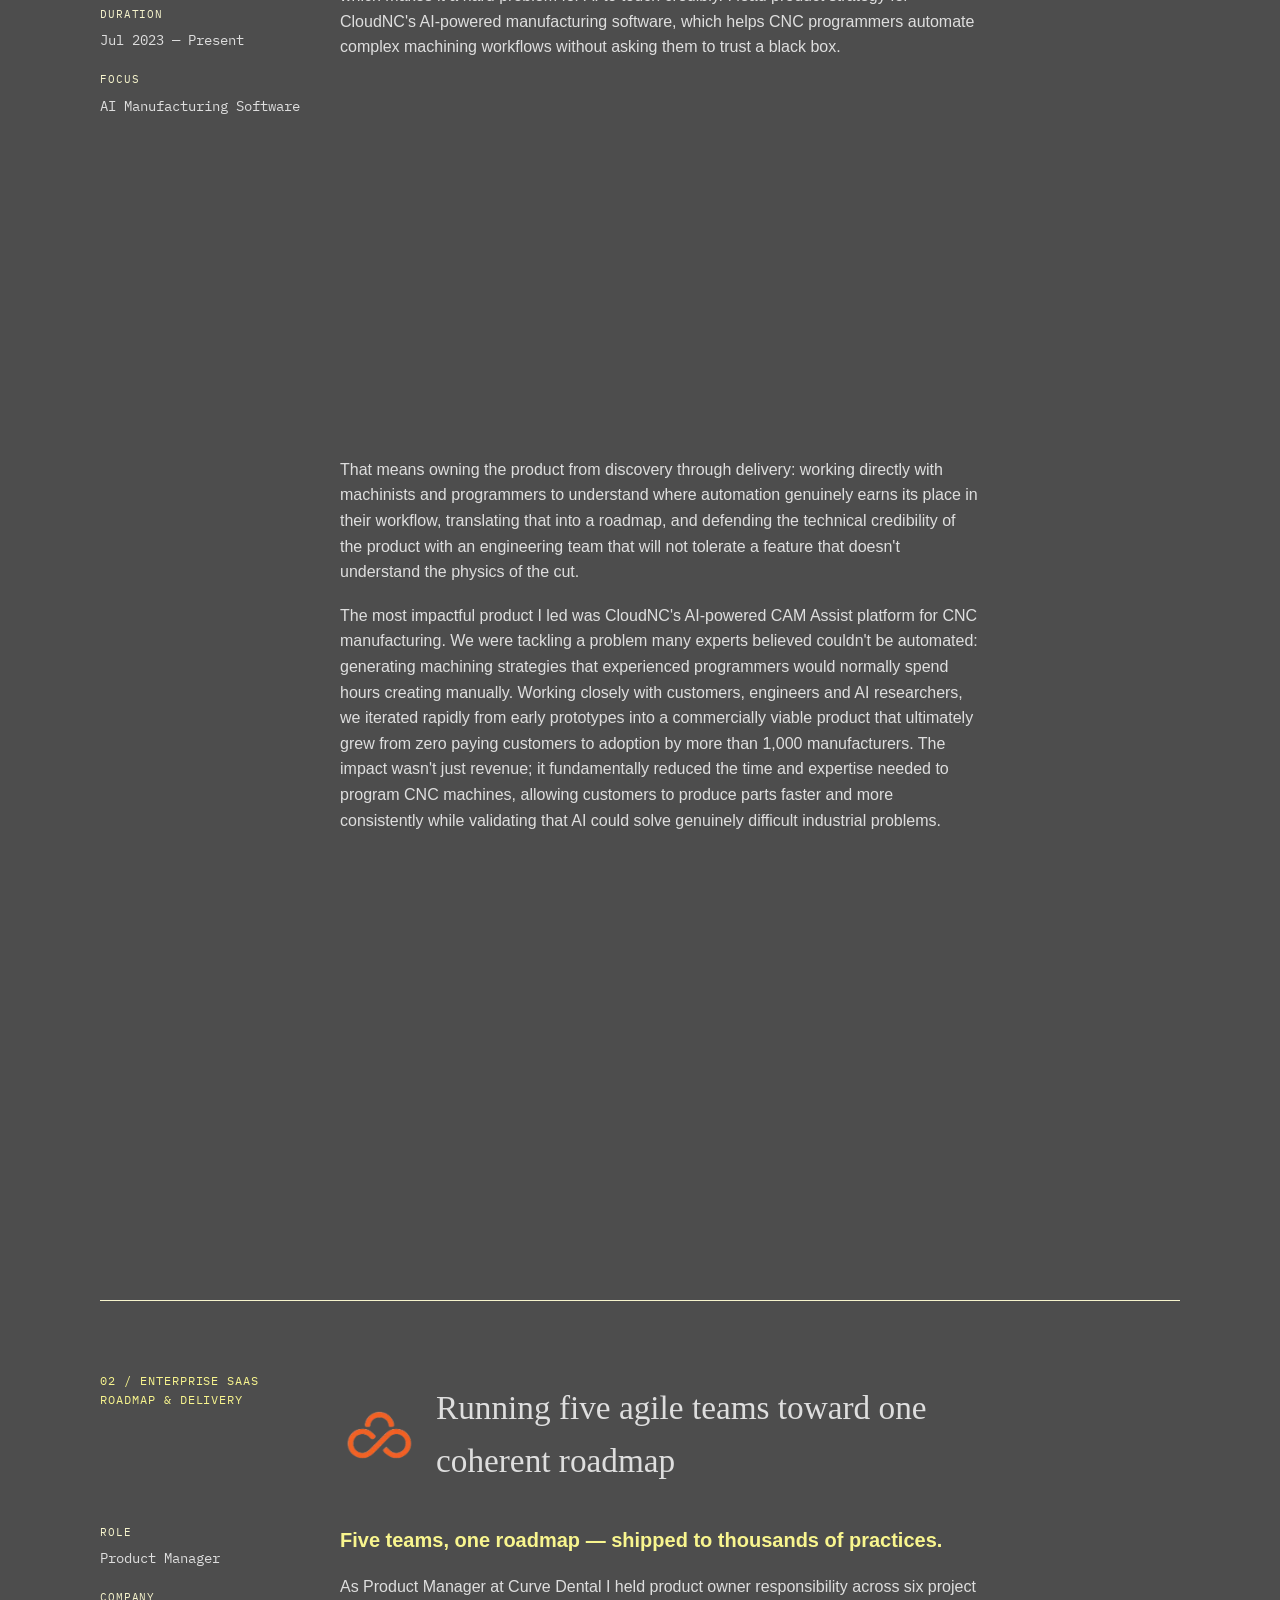
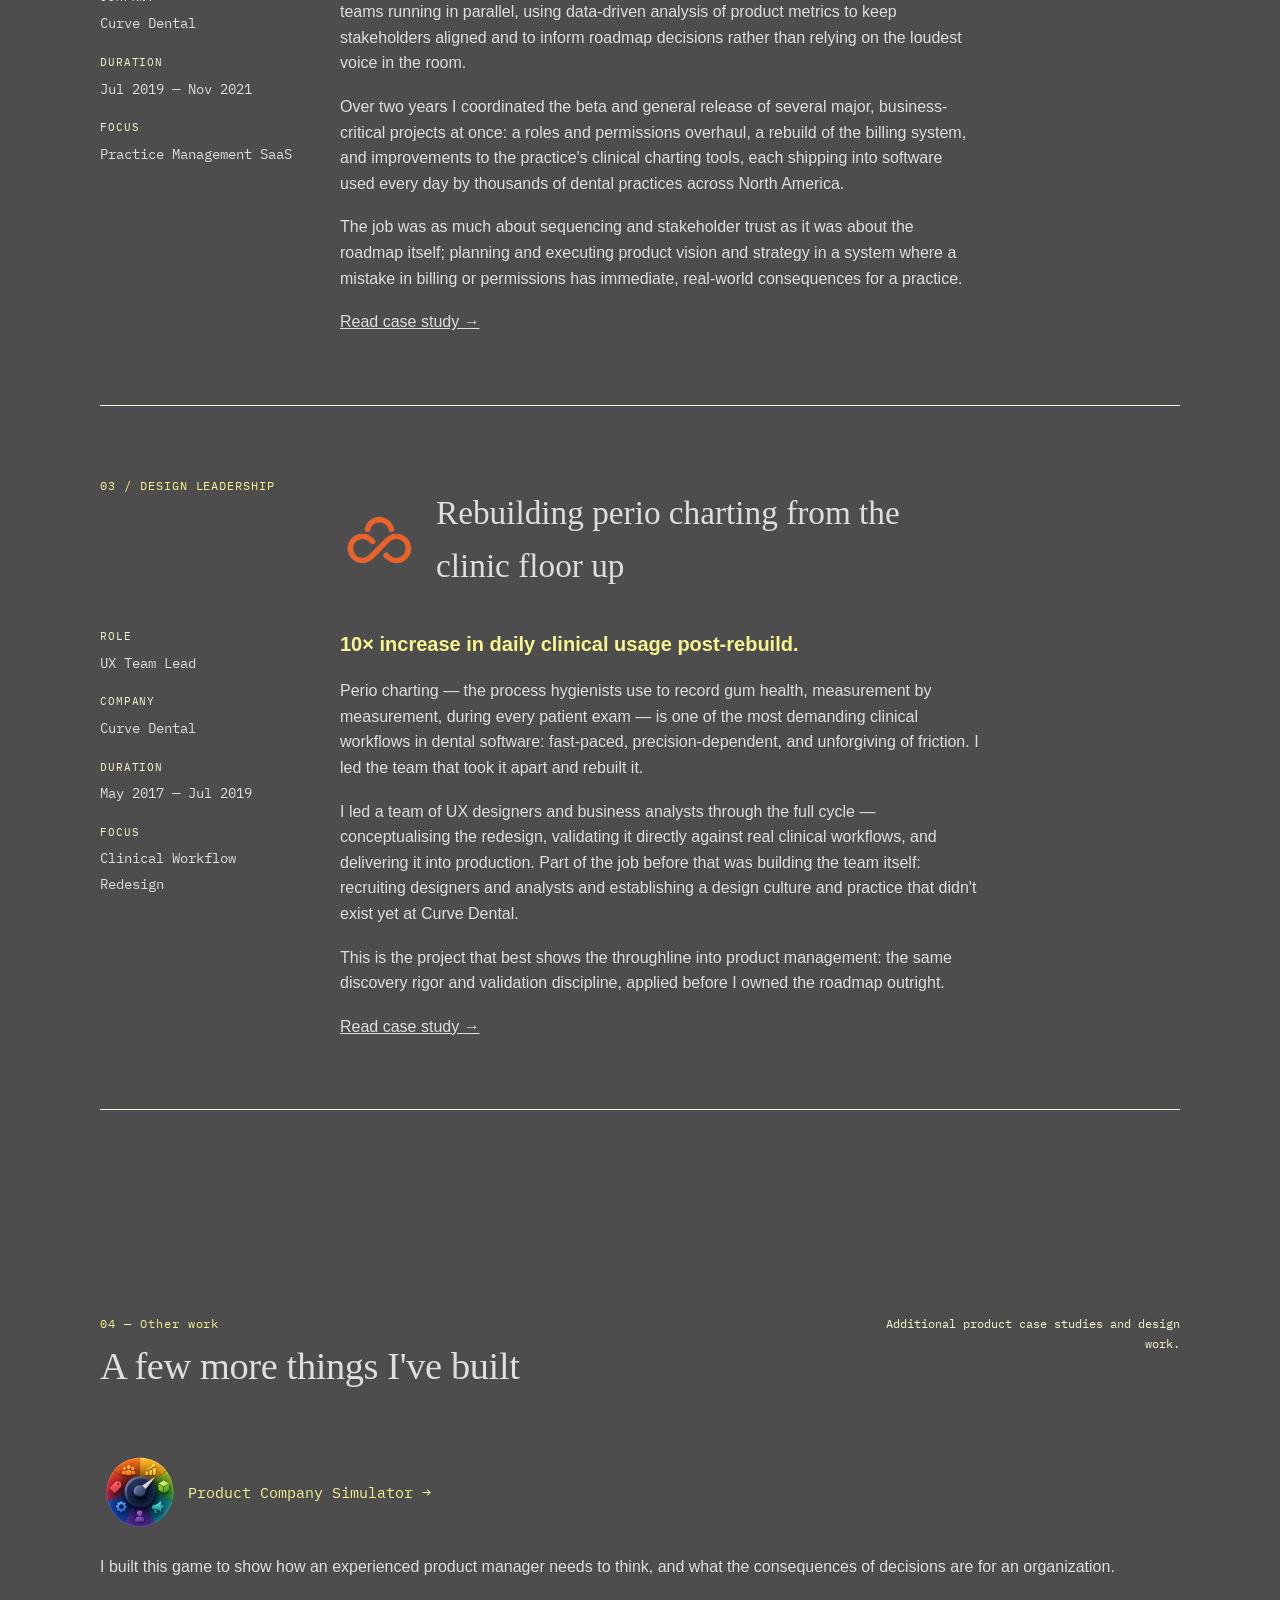
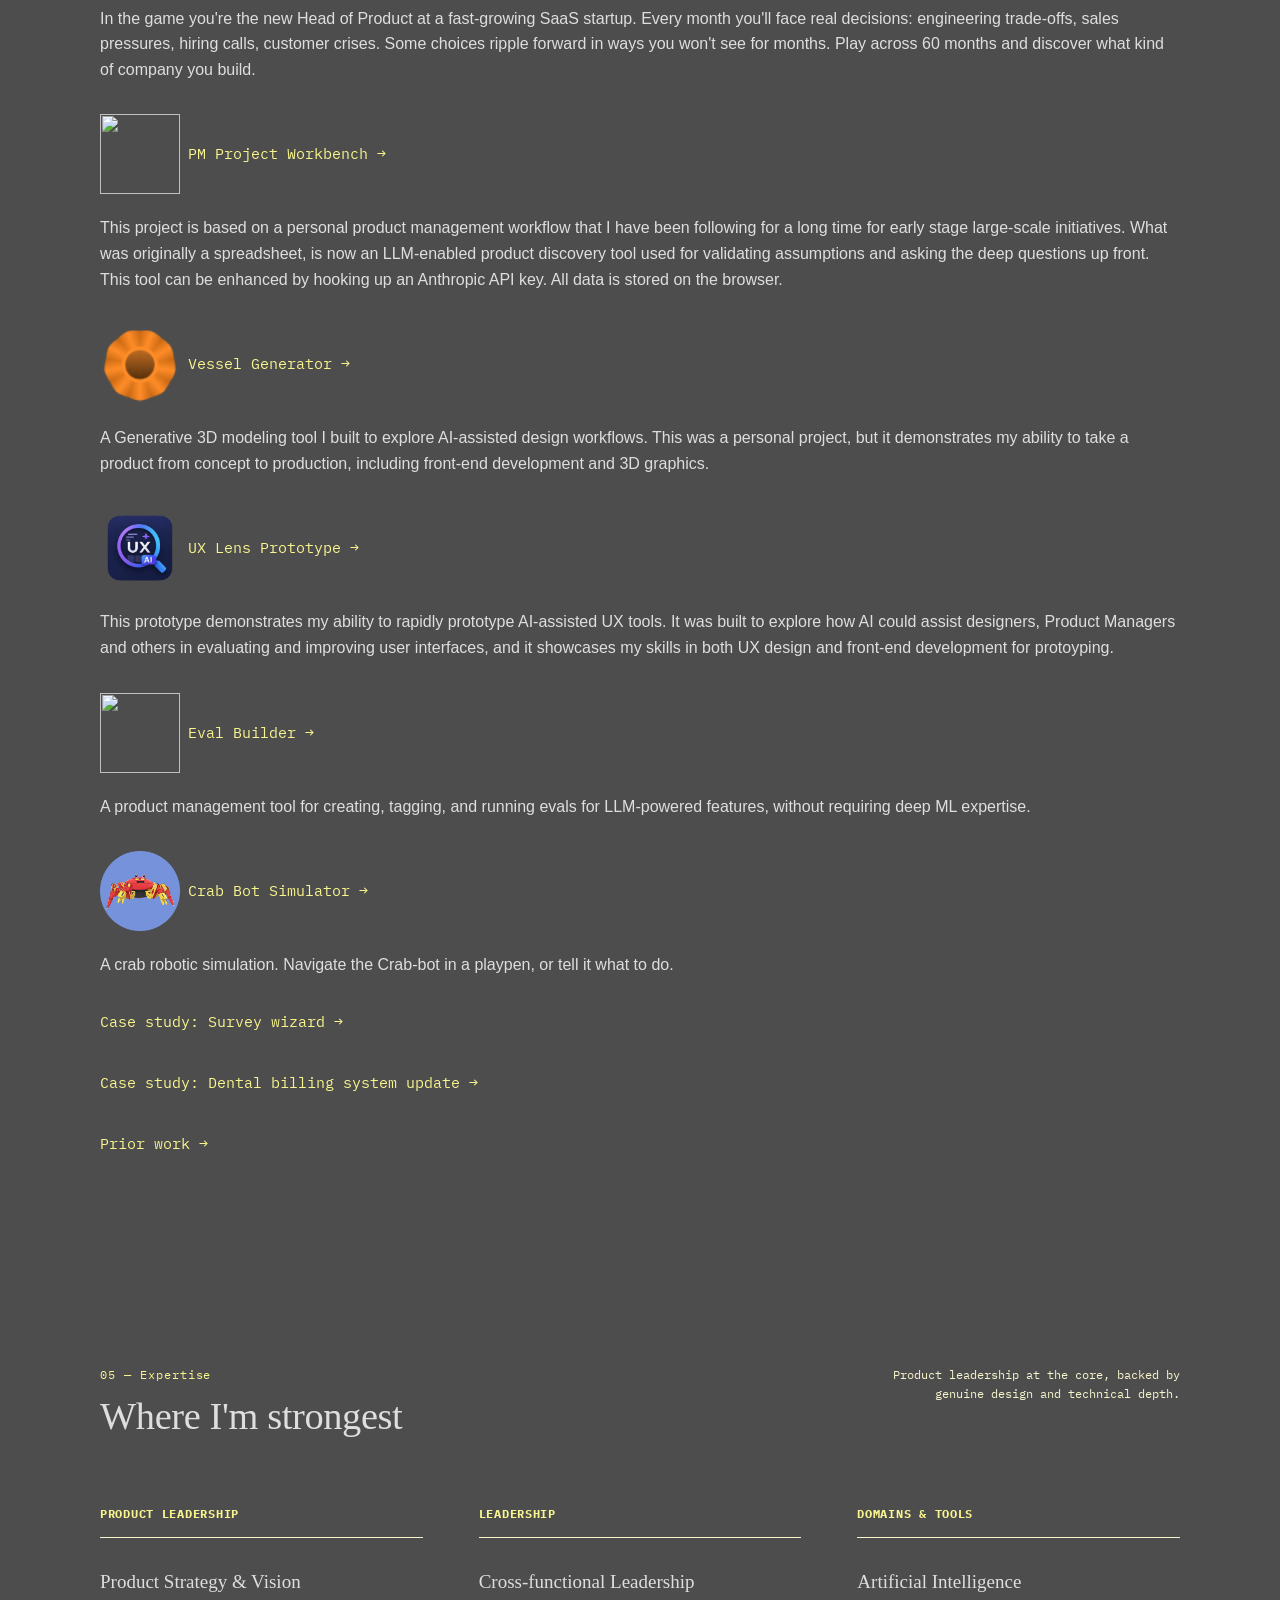
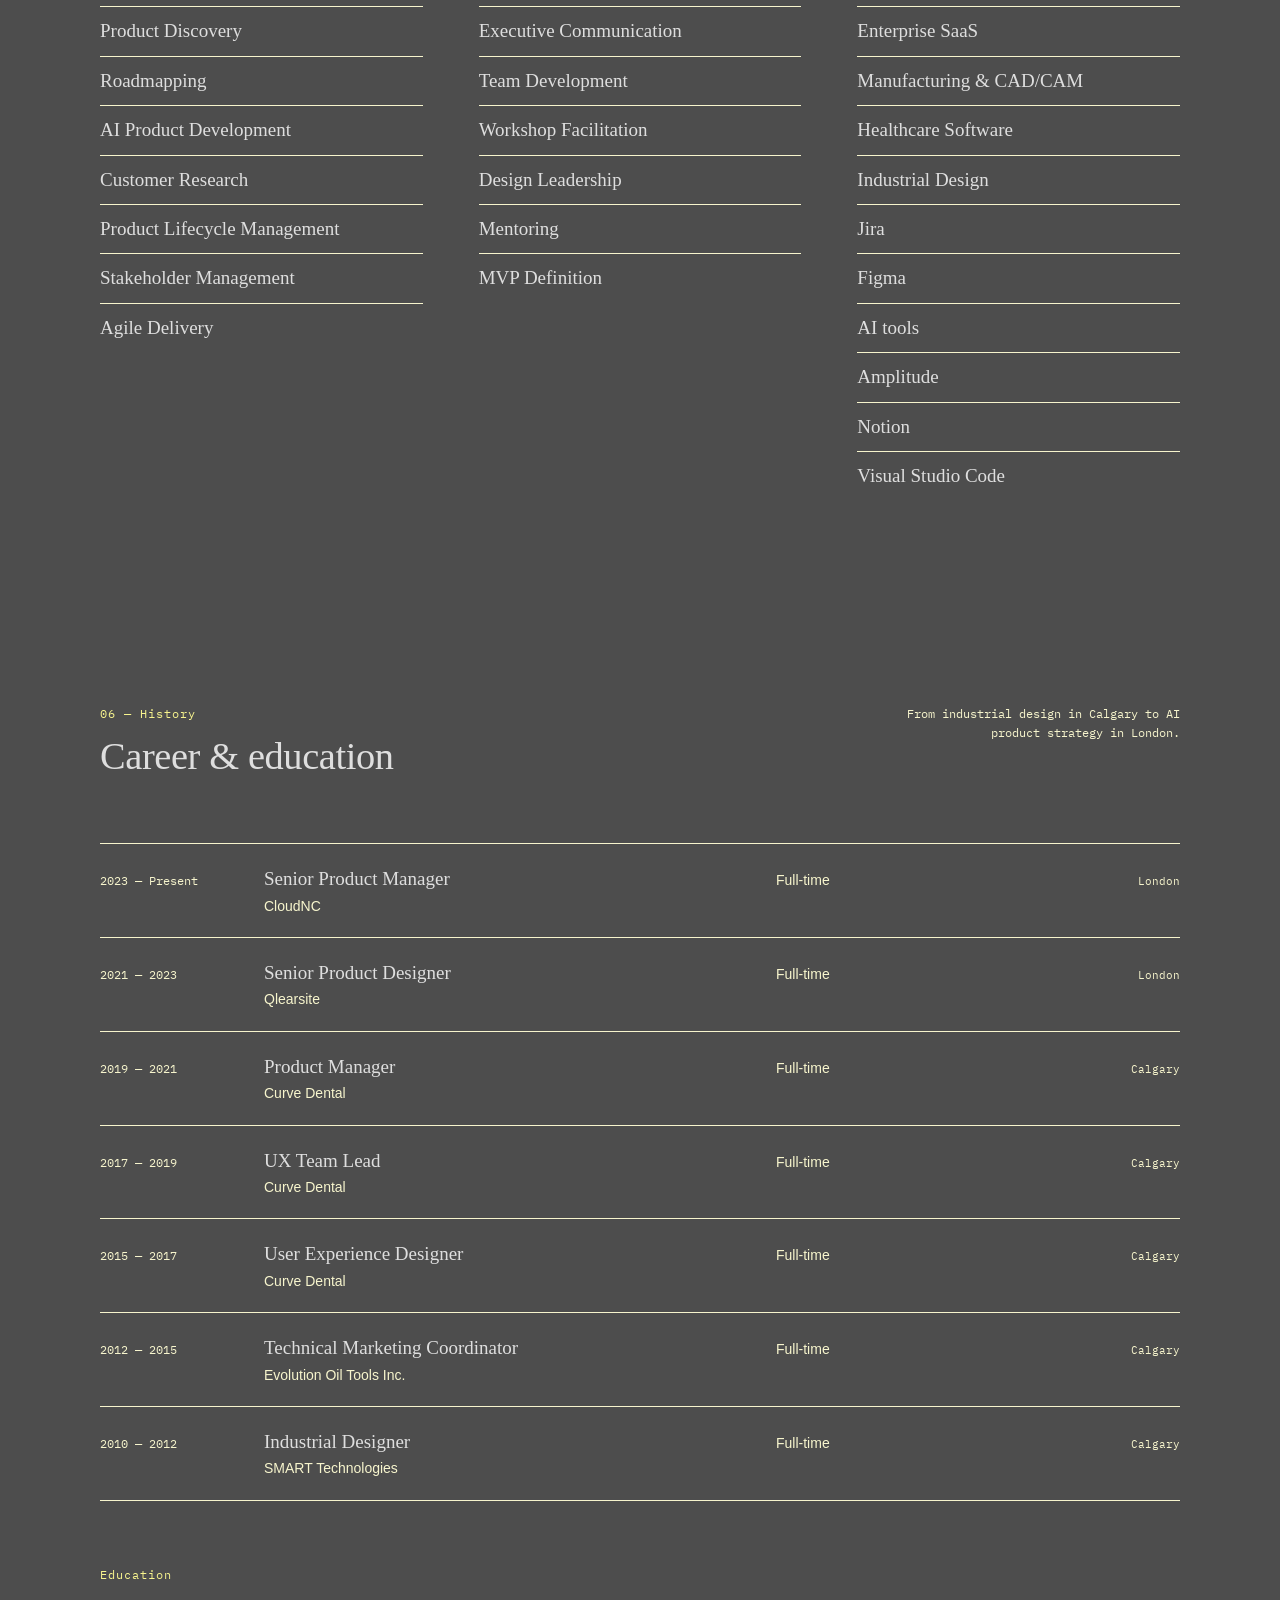
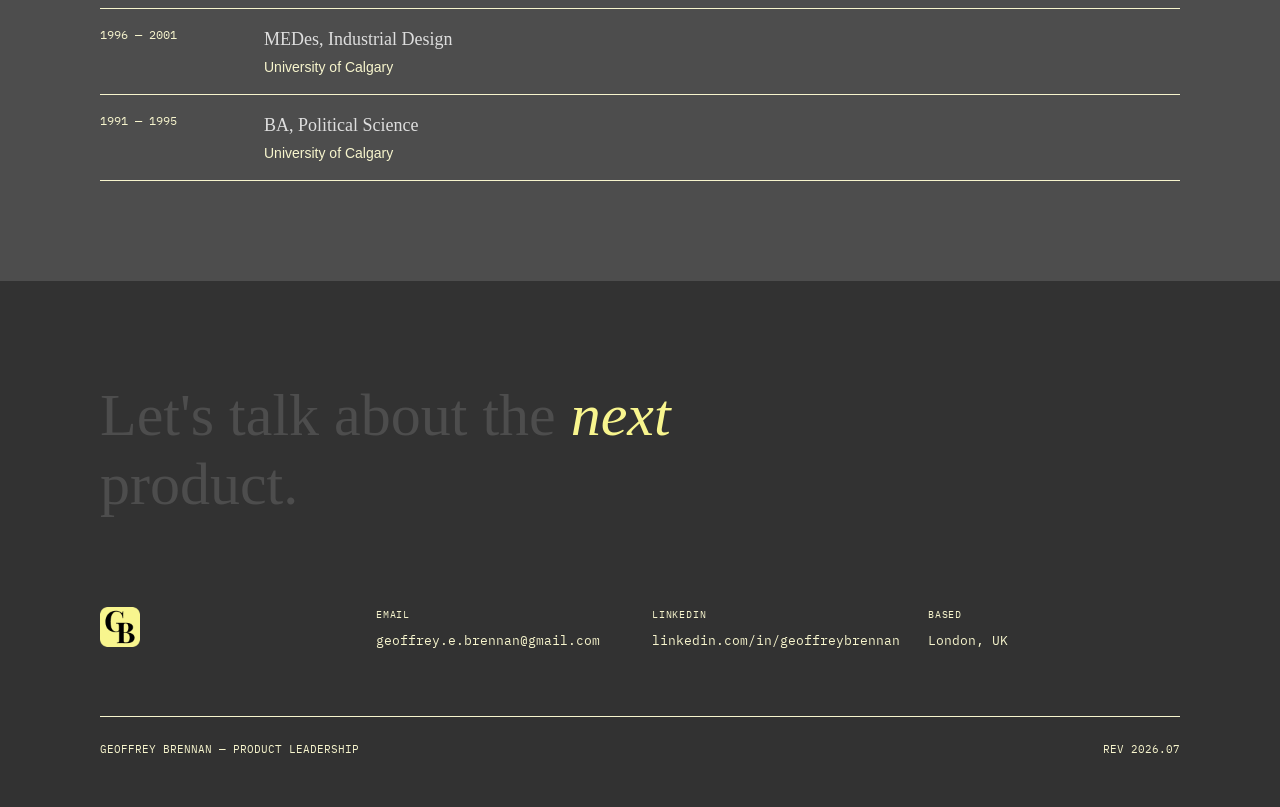
==== commit f4b62bb3: "fix" ====
--- a/index.html
+++ b/index.html
@@ -30,7 +30,7 @@
 
   <!-- ============ HERO ============ -->
   <section class="hero">
-    <div class="hero-eyebrow">London, UK — Available for Head of Product / Senior PM roles</div>
+    <div class="hero-eyebrow">London, UK — Available for Senior PM or Product Lead roles</div>
     <h1 class="hero-headline">Product leadership built by someone who has <em>modeled the process</em>, designed the workflow, and shipped the software.</h1>
     <p class="hero-sub">I'm Geoffrey Brennan. +Twenty years spent moving from industrial design through UX leadership into product management, now leading AI product strategy for manufacturing software at CloudNC. I use that range to make better calls on what to build, and to earn the trust of the engineers who have to build it.</p>
     <div class="hero-meta">
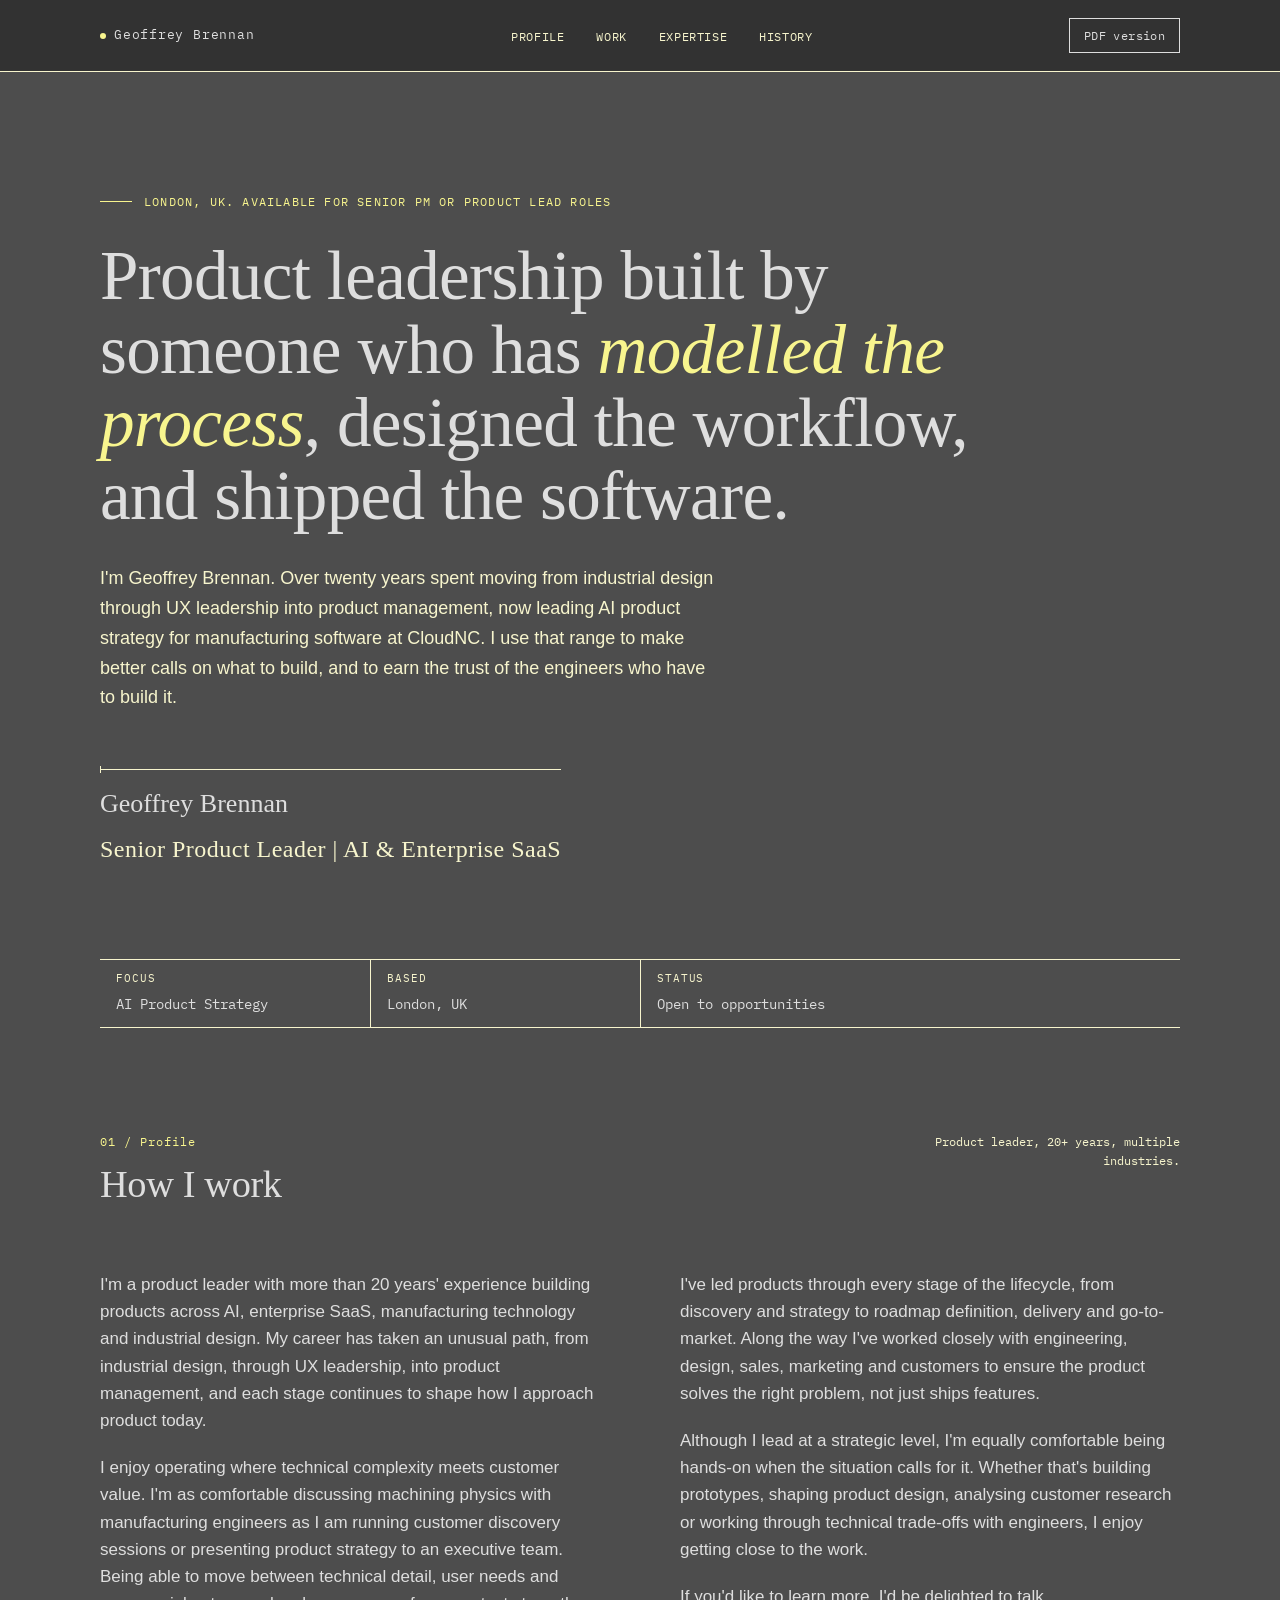
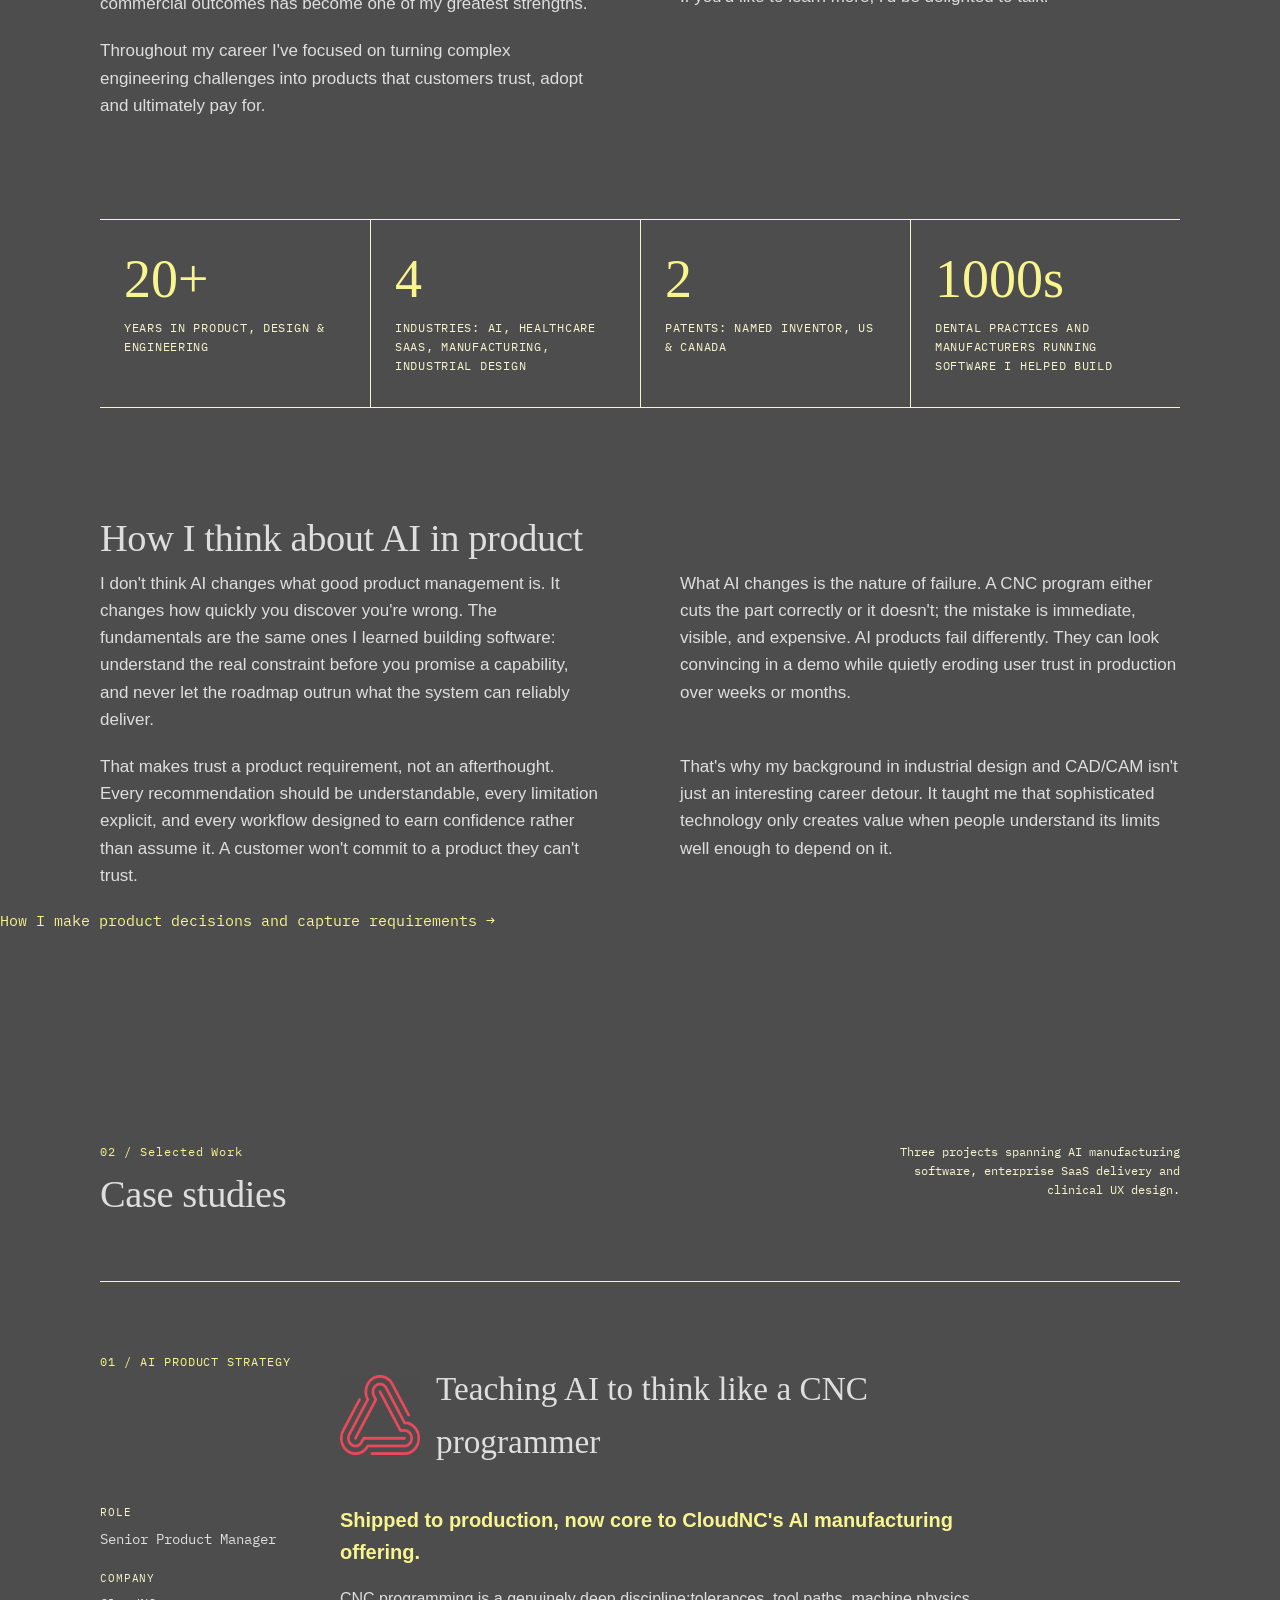
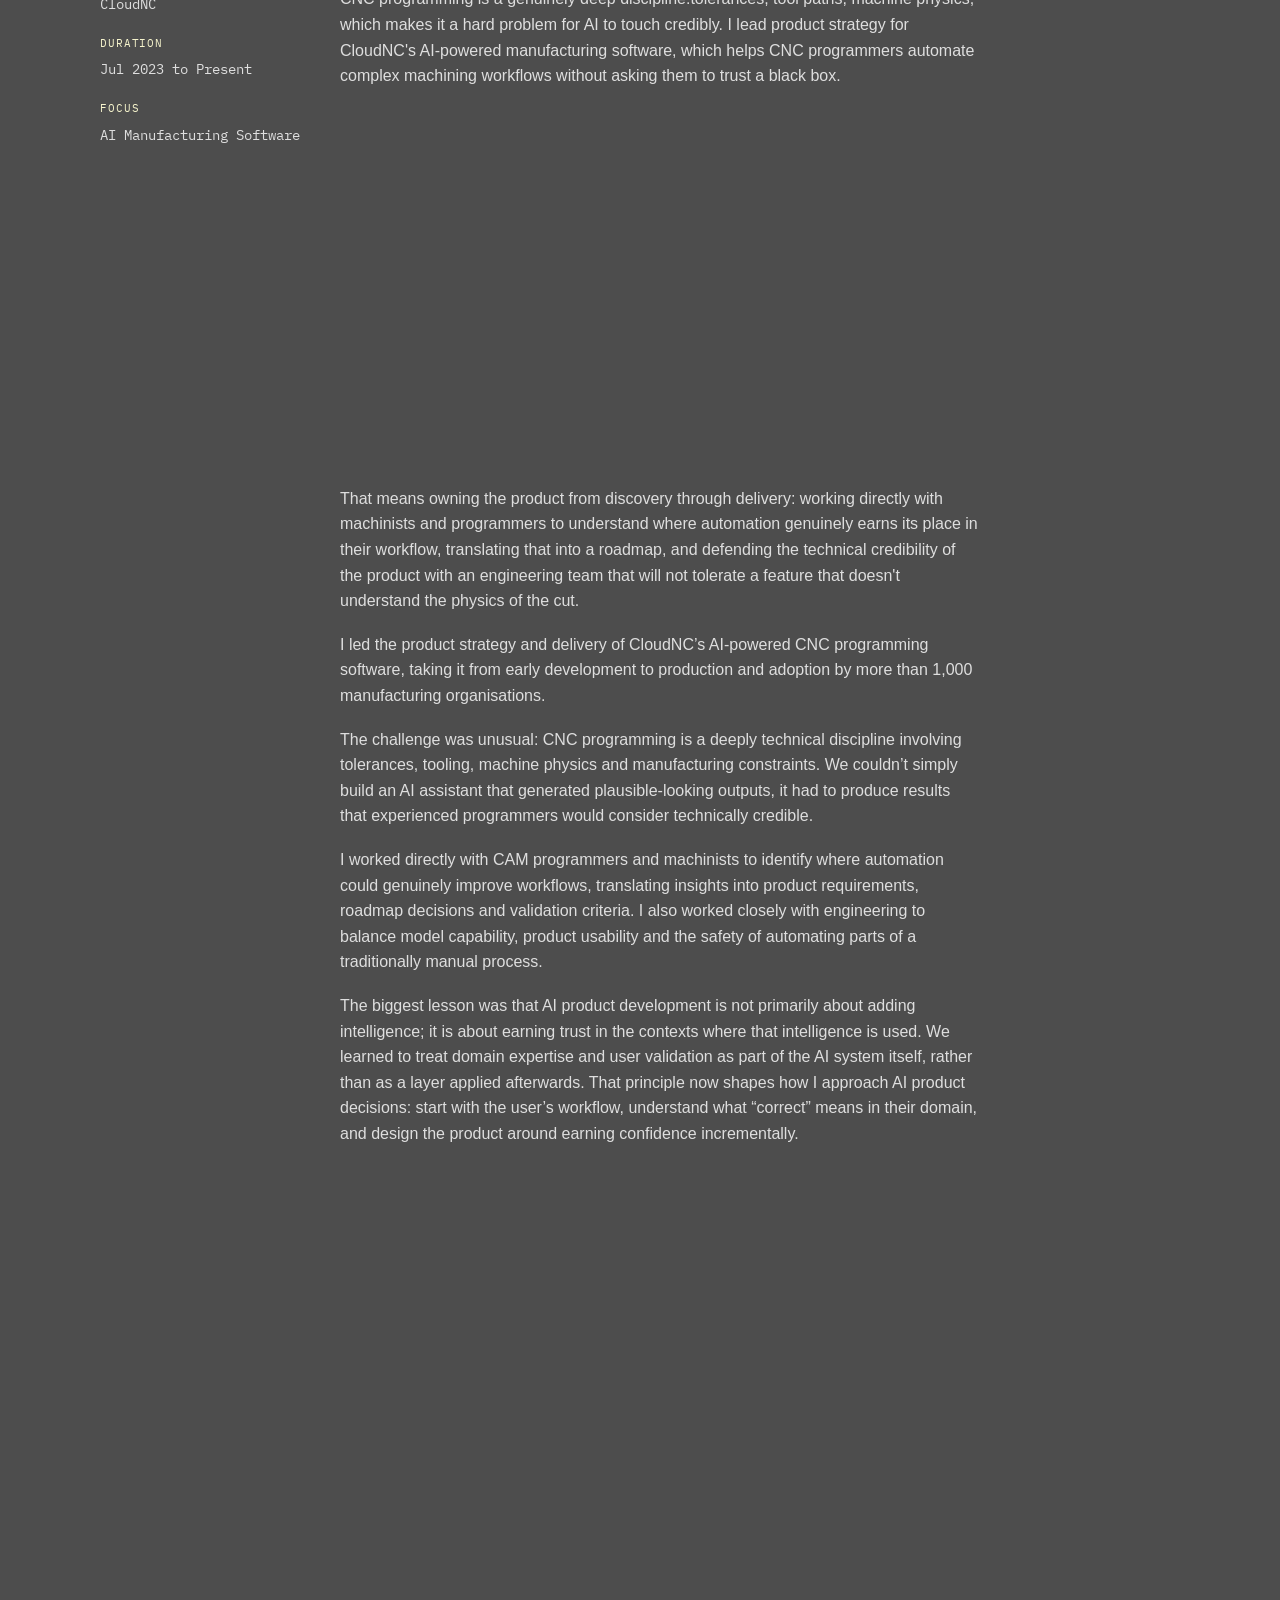
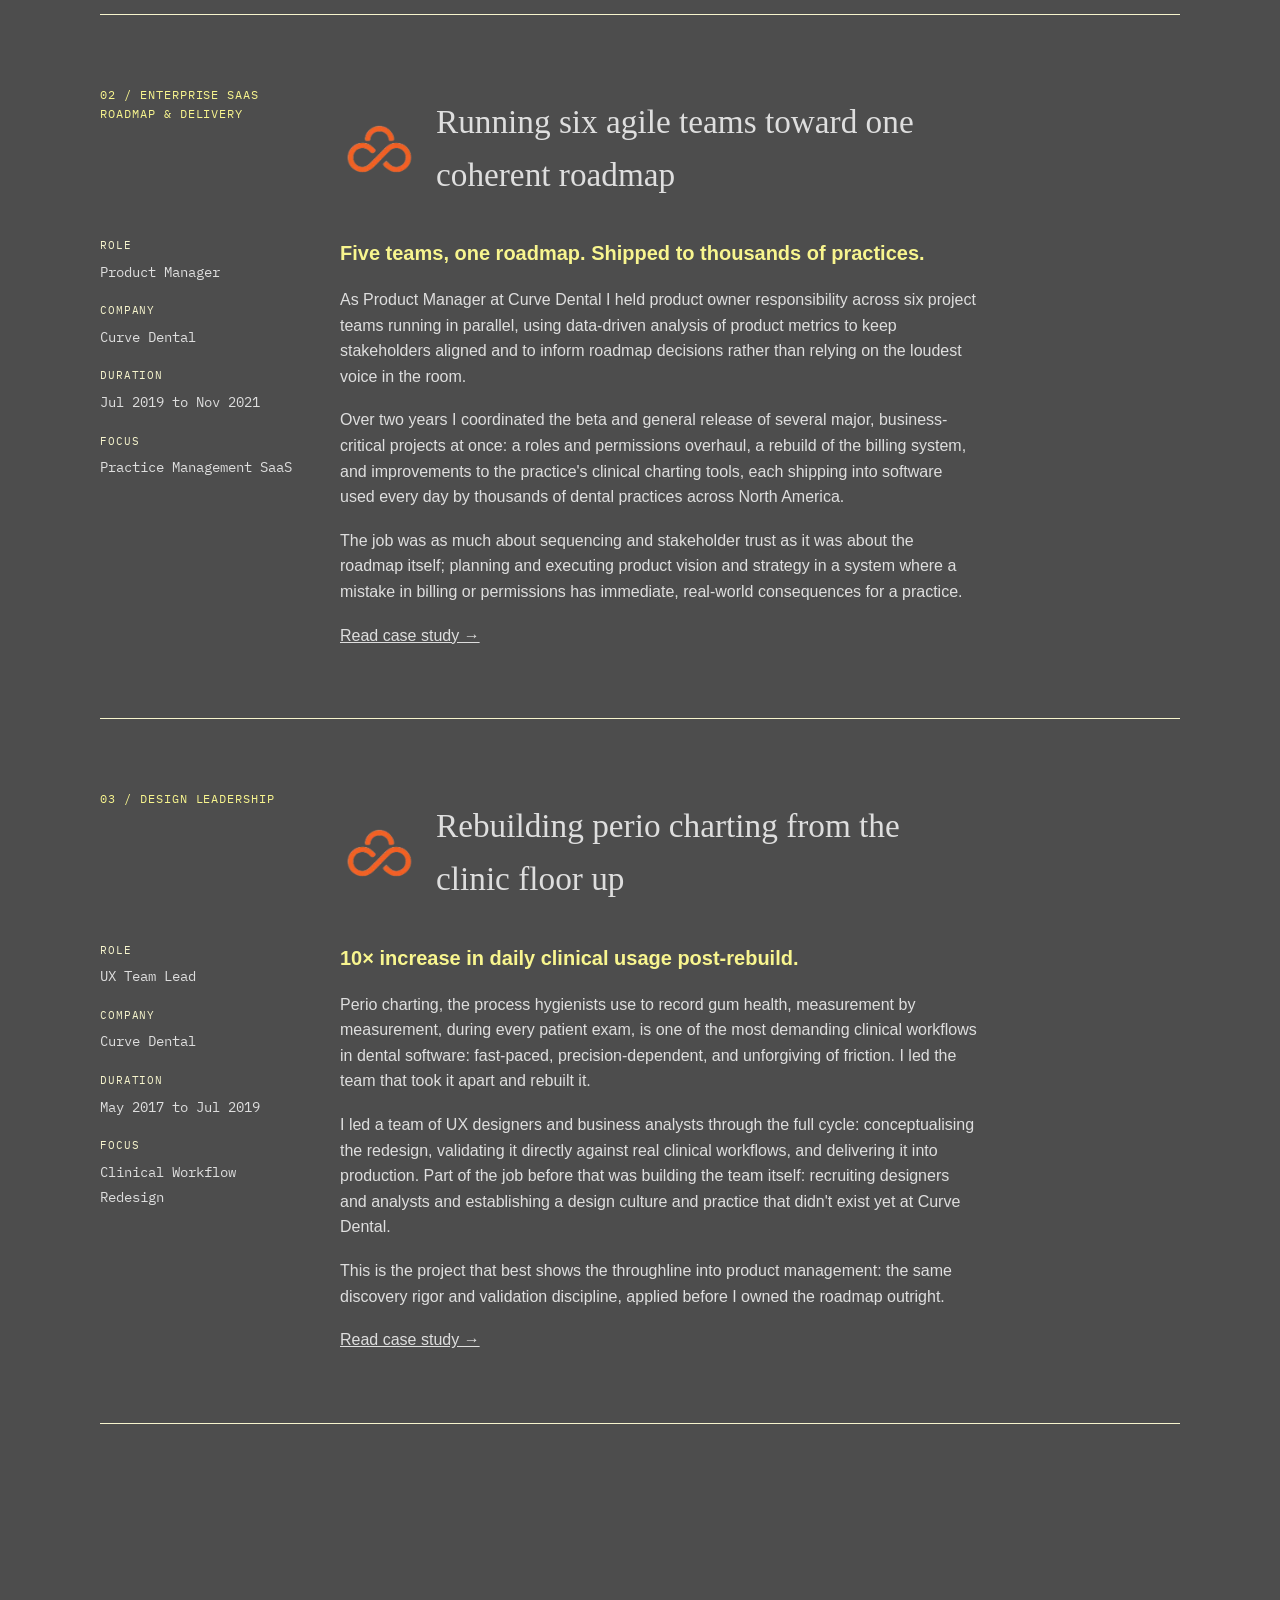
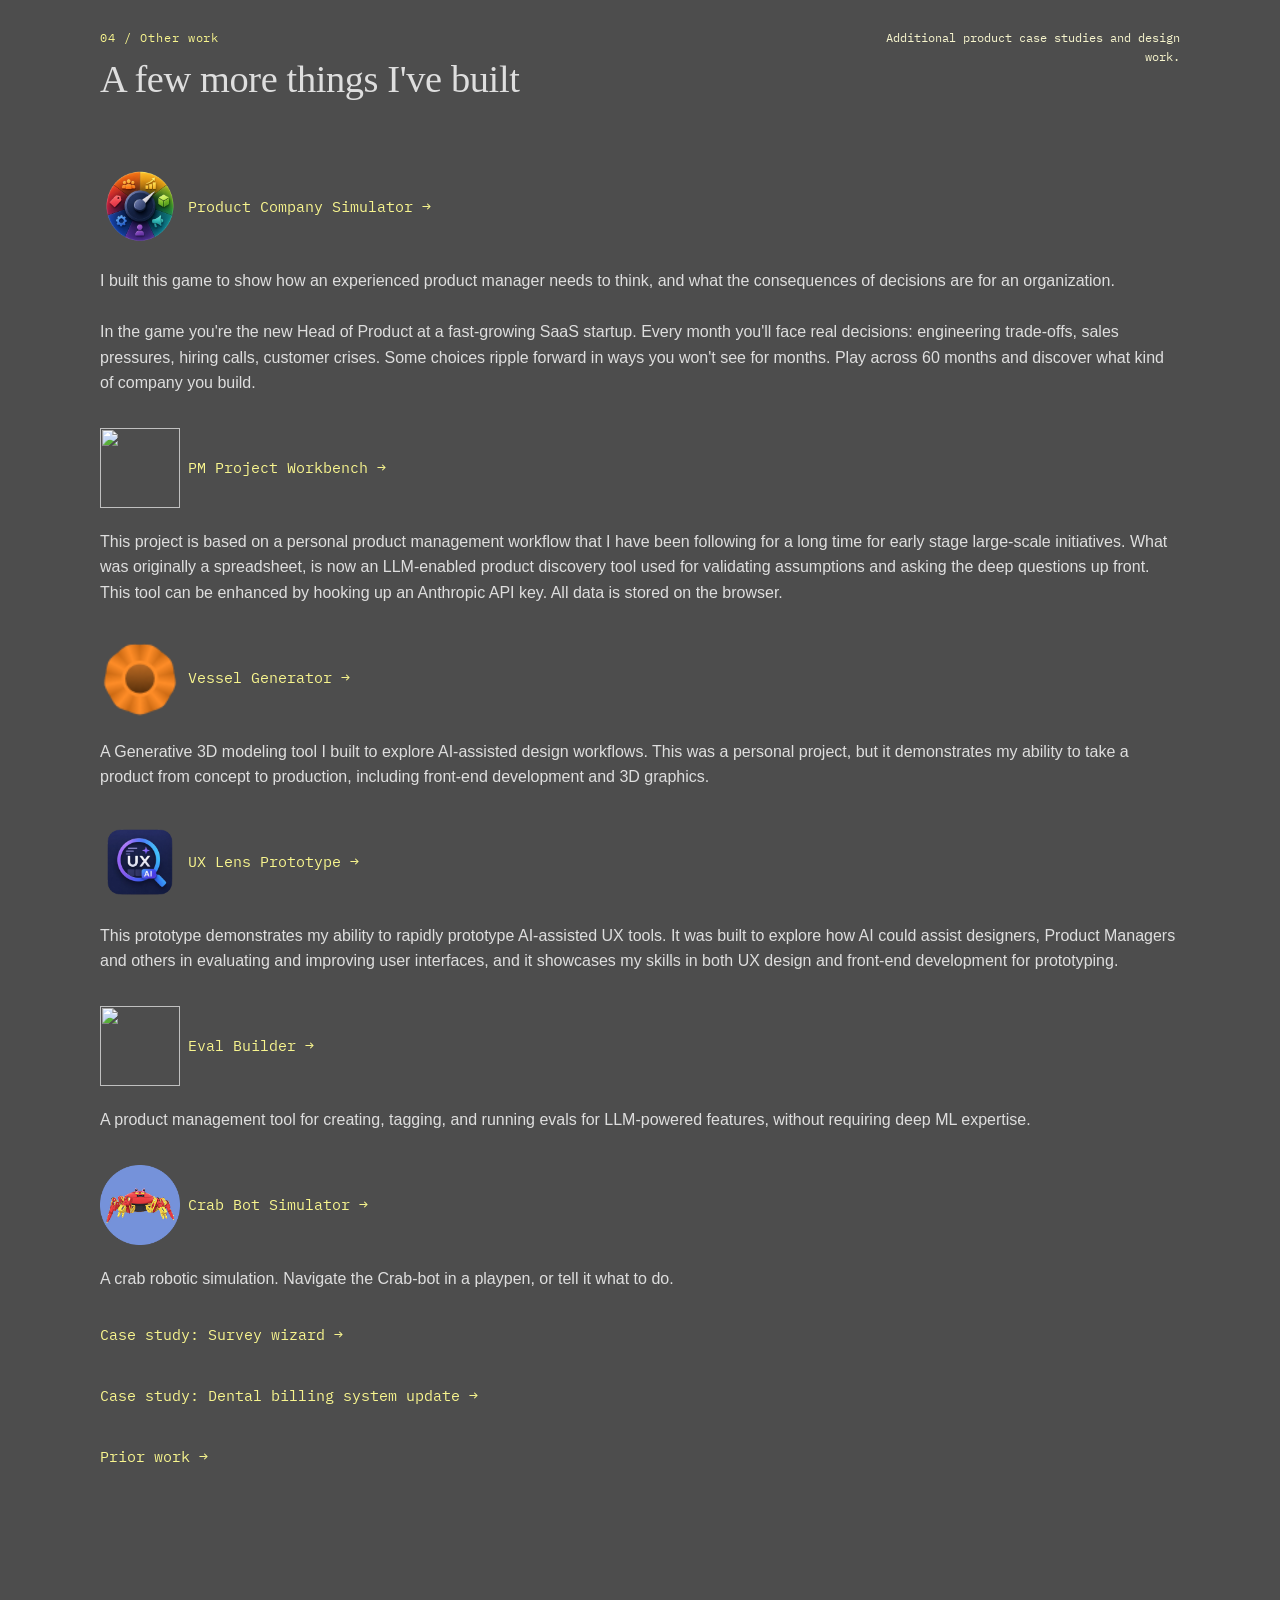
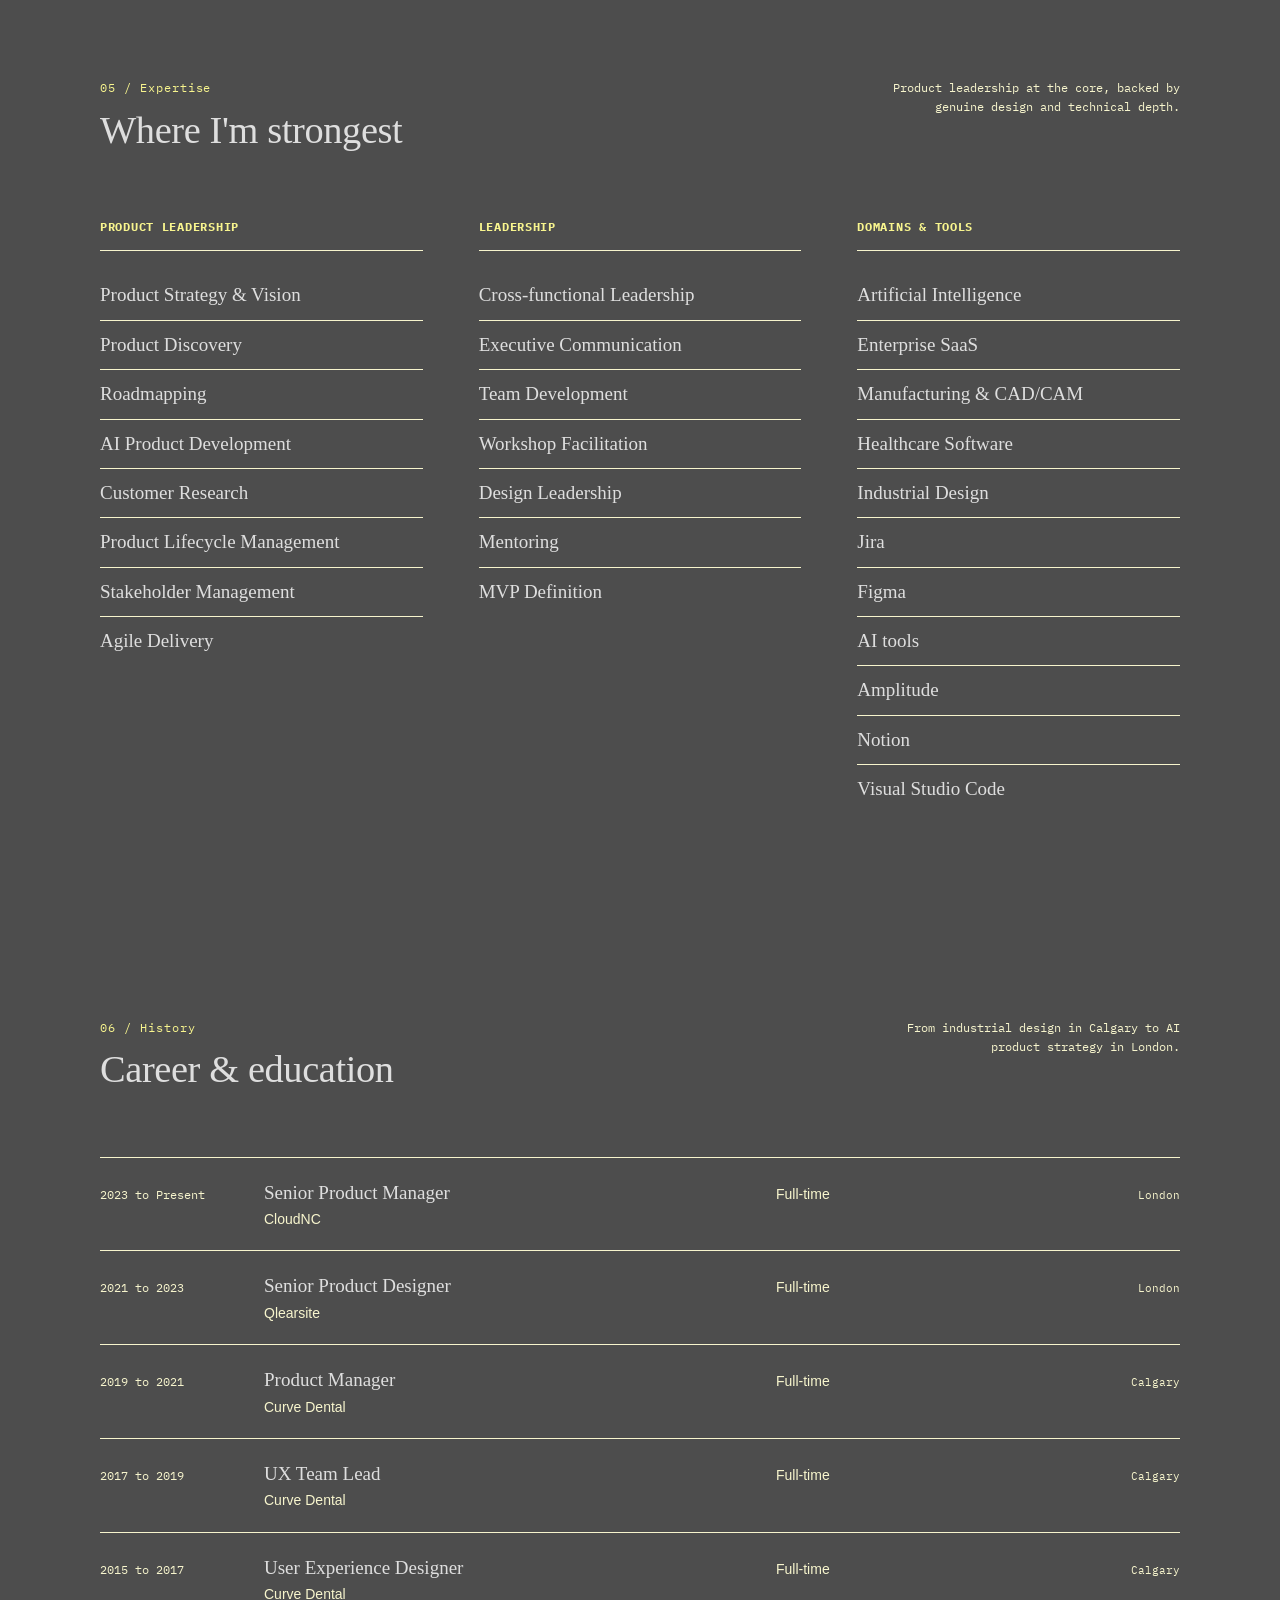
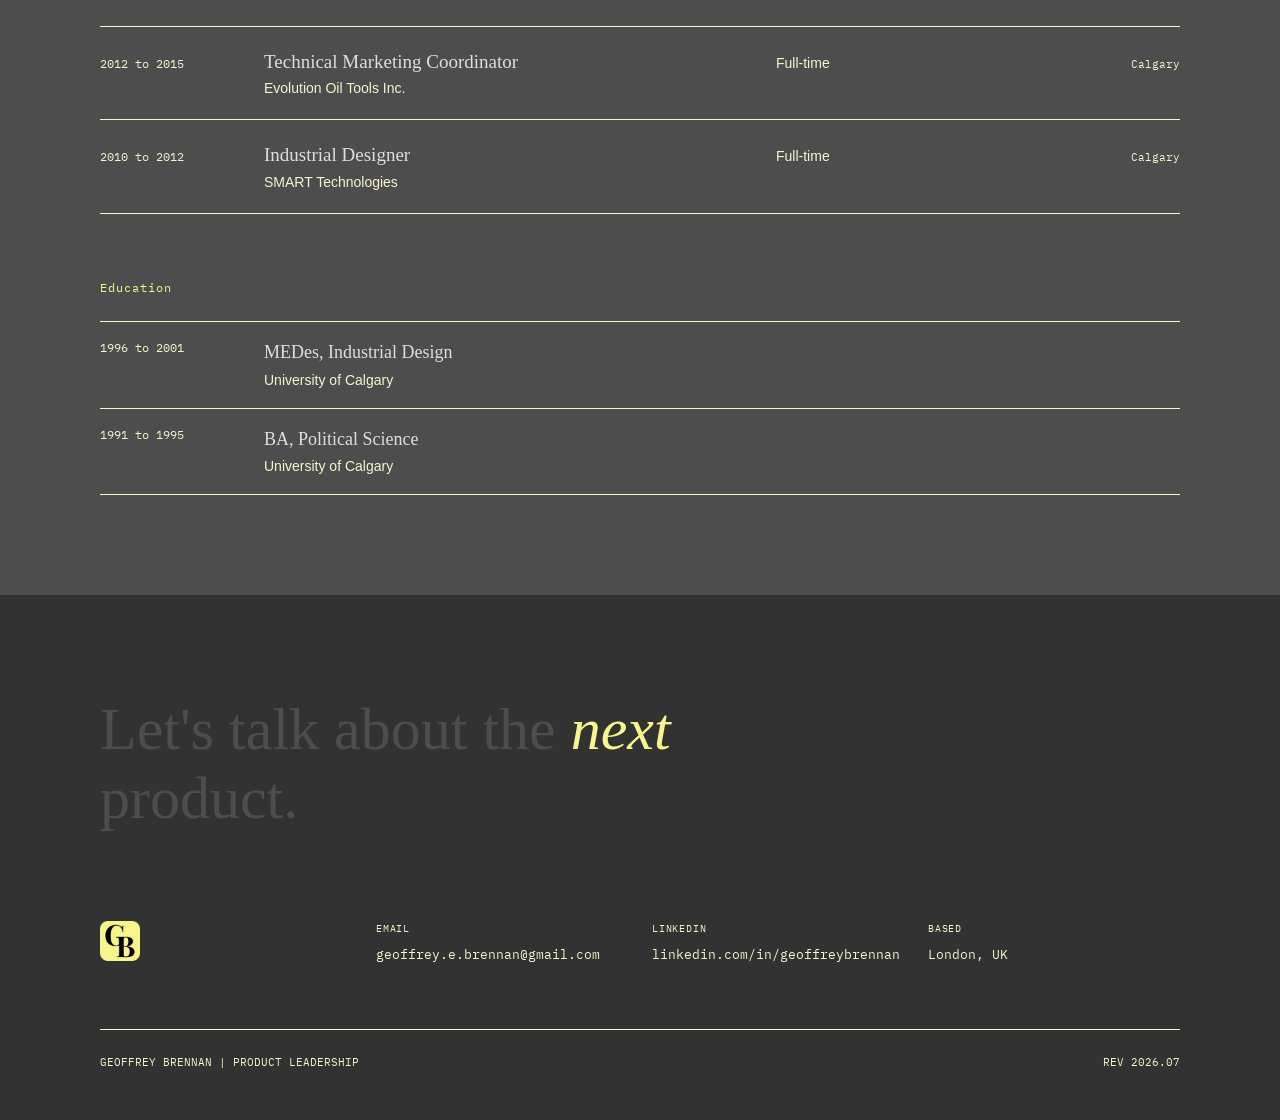
==== commit 9f24e8b2: "decisions section, fixes" ====
--- a/index.html
+++ b/index.html
@@ -3,9 +3,9 @@
 <head>
 <meta charset="UTF-8">
 <meta name="viewport" content="width=device-width, initial-scale=1.0">
-<title>Geoffrey Brennan — Product Leadership</title>
+<title>Geoffrey Brennan | Product Leadership</title>
 <link rel="icon" type="image/x-icon" href="images/GB-icon.ico">
-<meta name="description" content="Geoffrey Brennan — Senior Product Leader building AI products for complex technical industries. 20+ years across industrial design, UX leadership and product management.">
+<meta name="description" content="Geoffrey Brennan, Senior Product Leader building AI products for complex technical industries. 20+ years across industrial design, UX leadership and product management.">
 <link rel="preconnect" href="https://fonts.googleapis.com">
 <link rel="preconnect" href="https://fonts.gstatic.com" crossorigin>
 <link href="https://fonts.googleapis.com/css2?family=Fraunces:opsz,wght@9..144,300;9..144,400;9..144,500;9..144,600&family=Inter:wght@400;500;600&family=IBM+Plex+Mono:wght@400;500&display=swap" rel="stylesheet">
@@ -30,14 +30,14 @@
 
   <!-- ============ HERO ============ -->
   <section class="hero">
-    <div class="hero-eyebrow">London, UK — Available for Senior PM or Product Lead roles</div>
-    <h1 class="hero-headline">Product leadership built by someone who has <em>modeled the process</em>, designed the workflow, and shipped the software.</h1>
-    <p class="hero-sub">I'm Geoffrey Brennan. +Twenty years spent moving from industrial design through UX leadership into product management, now leading AI product strategy for manufacturing software at CloudNC. I use that range to make better calls on what to build, and to earn the trust of the engineers who have to build it.</p>
+    <div class="hero-eyebrow">London, UK. Available for Senior PM or Product Lead roles</div>
+    <h1 class="hero-headline">Product leadership built by someone who has <em>modelled the process</em>, designed the workflow, and shipped the software.</h1>
+    <p class="hero-sub">I'm Geoffrey Brennan. Over twenty years spent moving from industrial design through UX leadership into product management, now leading AI product strategy for manufacturing software at CloudNC. I use that range to make better calls on what to build, and to earn the trust of the engineers who have to build it.</p>
     <div class="hero-meta">
       <div class="dim-line">
         <div>
           <div class="hero-name">Geoffrey Brennan</div>
-          <div class="hero-title">Senior Product Leader — AI &amp; Enterprise SaaS</div>
+          <div class="hero-title">Senior Product Leader | AI &amp; Enterprise SaaS</div>
         </div>
       </div>
     </div>
@@ -56,7 +56,7 @@
     <div class="wrap">
       <div class="section-head reveal">
         <div>
-          <span class="section-num">01 — Profile</span>
+          <span class="section-num">01 / Profile</span>
           <h2 class="section-title">How I work</h2>
         </div>
         <div class="section-note">Product leader, 20+ years, multiple industries.</div>
@@ -84,11 +84,11 @@
         </div>
         <div class="spec">
           <div class="spec-value">4</div>
-          <div class="spec-label">Industries — AI, healthcare SaaS, manufacturing, industrial design</div>
+          <div class="spec-label">Industries: AI, healthcare SaaS, manufacturing, industrial design</div>
         </div>
         <div class="spec">
           <div class="spec-value">2</div>
-          <div class="spec-label">Patents — named inventor, US &amp; Canada</div>
+          <div class="spec-label">Patents: named inventor, US &amp; Canada</div>
         </div>
         <div class="spec">
           <div class="spec-value">1000s</div>
@@ -113,6 +113,9 @@
 
       </div>
     </div>
+    <div class="other-work-links reveal">
+          <a class="other-work-link" href="product-decisions.html">How I make product decisions and capture requirements →</a>
+        </div>
   </section>
 
   <!-- ============ CASE STUDIES ============ -->
@@ -120,7 +123,7 @@
     <div class="wrap">
       <div class="section-head reveal">
         <div>
-          <span class="section-num">02 — Selected Work</span>
+          <span class="section-num">02 / Selected Work</span>
           <h2 class="section-title">Case studies</h2>
         </div>
         <div class="section-note">Three projects spanning AI manufacturing software, enterprise SaaS delivery and clinical UX design.</div>
@@ -138,7 +141,7 @@
           <div class="case-tb">
             <div class="tb-item"><span class="tb-label">Role</span><span class="tb-value">Senior Product Manager</span></div>
             <div class="tb-item"><span class="tb-label">Company</span><span class="tb-value">CloudNC</span></div>
-            <div class="tb-item"><span class="tb-label">Duration</span><span class="tb-value">Jul 2023 — Present</span></div>
+            <div class="tb-item"><span class="tb-label">Duration</span><span class="tb-value">Jul 2023 to Present</span></div>
             <div class="tb-item"><span class="tb-label">Focus</span><span class="tb-value">AI Manufacturing Software</span></div>
           </div>
           <div class="case-copy">
@@ -150,7 +153,15 @@
               <iframe width="560" height="315" src="https://www.youtube.com/embed/qhAbac9Fk64?si=kaZ_ox2ttGV5isa3&rel=0&controls=0" title="YouTube video player" frameborder="0" allow="accelerometer; autoplay; clipboard-write; encrypted-media; gyroscope; picture-in-picture; web-share" referrerpolicy="strict-origin-when-cross-origin" allowfullscreen></iframe>
             </div>
             <p>That means owning the product from discovery through delivery: working directly with machinists and programmers to understand where automation genuinely earns its place in their workflow, translating that into a roadmap, and defending the technical credibility of the product with an engineering team that will not tolerate a feature that doesn't understand the physics of the cut.</p>
-            <p>The most impactful product I led was CloudNC's AI-powered CAM Assist platform for CNC manufacturing. We were tackling a problem many experts believed couldn't be automated: generating machining strategies that experienced programmers would normally spend hours creating manually. Working closely with customers, engineers and AI researchers, we iterated rapidly from early prototypes into a commercially viable product that ultimately grew from zero paying customers to adoption by more than 1,000 manufacturers. The impact wasn't just revenue; it fundamentally reduced the time and expertise needed to program CNC machines, allowing customers to produce parts faster and more consistently while validating that AI could solve genuinely difficult industrial problems. 
+            <p>I led the product strategy and delivery of CloudNC’s AI-powered CNC programming software, taking it from early development to production and adoption by more than 1,000 manufacturing organisations.</p>
+            <p>
+The challenge was unusual: CNC programming is a deeply technical discipline involving tolerances, tooling, machine physics and manufacturing constraints. We couldn’t simply build an AI assistant that generated plausible-looking outputs, it had to produce results that experienced programmers would consider technically credible.</p>
+            <p>
+I worked directly with CAM programmers and machinists to identify where automation could genuinely improve workflows, translating insights into product requirements, roadmap decisions and validation criteria. I also worked closely with engineering to balance model capability, product usability and the safety of automating parts of a traditionally manual process.</p>
+            <p>
+The biggest lesson was that AI product development is not primarily about adding intelligence; it is about earning trust in the contexts where that intelligence is used. We learned to treat domain expertise and user validation as part of the AI system itself, rather than as a layer applied afterwards.
+That principle now shapes how I approach AI product decisions: start with the user’s workflow, understand what “correct” means in their domain, and design the product around earning confidence incrementally.
+
 </p>
             <div style="display:inline-flex; justify-content:center; margin-top: 32px; margin-bottom: 32px; max-width: 80vw;">
               <iframe width="560" height="315" src="https://www.youtube.com/embed/vjNNu8Bs7x4?si=LmGWK0lfX9zoO1KO&rel=0&controls=0" title="YouTube video player" frameborder="0" allow="accelerometer; autoplay; clipboard-write; encrypted-media; gyroscope; picture-in-picture; web-share" referrerpolicy="strict-origin-when-cross-origin" allowfullscreen></iframe>
@@ -164,19 +175,19 @@
         <div class="case-top">
           <span class="case-tag">02 / Enterprise SaaS Roadmap &amp; Delivery</span>
           <div>
-            <h3 class="case-title"><img src="images/curve-logo.png" style="height: 80px; width: 80px;">Running five agile teams toward one coherent roadmap</h3>
+            <h3 class="case-title"><img src="images/curve-logo.png" style="height: 80px; width: 80px;">Running six agile teams toward one coherent roadmap</h3>
           </div>
         </div>
         <div class="case-body">
           <div class="case-tb">
             <div class="tb-item"><span class="tb-label">Role</span><span class="tb-value">Product Manager</span></div>
             <div class="tb-item"><span class="tb-label">Company</span><span class="tb-value">Curve Dental</span></div>
-            <div class="tb-item"><span class="tb-label">Duration</span><span class="tb-value">Jul 2019 — Nov 2021</span></div>
+            <div class="tb-item"><span class="tb-label">Duration</span><span class="tb-value">Jul 2019 to Nov 2021</span></div>
             <div class="tb-item"><span class="tb-label">Focus</span><span class="tb-value">Practice Management SaaS</span></div>
           </div>
           <div class="case-copy">
             <div class="case-stat-line">
-              <p>Five teams, one roadmap — shipped to thousands of practices.</p>
+              <p>Five teams, one roadmap. Shipped to thousands of practices.</p>
             </div>
             <p>As Product Manager at Curve Dental I held product owner responsibility across six project teams running in parallel, using data-driven analysis of product metrics to keep stakeholders aligned and to inform roadmap decisions rather than relying on the loudest voice in the room.</p>
             <p>Over two years I coordinated the beta and general release of several major, business-critical projects at once: a roles and permissions overhaul, a rebuild of the billing system, and improvements to the practice's clinical charting tools, each shipping into software used every day by thousands of dental practices across North America.</p>
@@ -198,15 +209,15 @@
           <div class="case-tb">
             <div class="tb-item"><span class="tb-label">Role</span><span class="tb-value">UX Team Lead</span></div>
             <div class="tb-item"><span class="tb-label">Company</span><span class="tb-value">Curve Dental</span></div>
-            <div class="tb-item"><span class="tb-label">Duration</span><span class="tb-value">May 2017 — Jul 2019</span></div>
+            <div class="tb-item"><span class="tb-label">Duration</span><span class="tb-value">May 2017 to Jul 2019</span></div>
             <div class="tb-item"><span class="tb-label">Focus</span><span class="tb-value">Clinical Workflow Redesign</span></div>
           </div>
           <div class="case-copy">
             <div class="case-stat-line">
               <p>10× increase in daily clinical usage post-rebuild.</p>
             </div>
-            <p>Perio charting — the process hygienists use to record gum health, measurement by measurement, during every patient exam — is one of the most demanding clinical workflows in dental software: fast-paced, precision-dependent, and unforgiving of friction. I led the team that took it apart and rebuilt it.</p>
-            <p>I led a team of UX designers and business analysts through the full cycle — conceptualising the redesign, validating it directly against real clinical workflows, and delivering it into production. Part of the job before that was building the team itself: recruiting designers and analysts and establishing a design culture and practice that didn't exist yet at Curve Dental.</p>
+            <p>Perio charting, the process hygienists use to record gum health, measurement by measurement, during every patient exam, is one of the most demanding clinical workflows in dental software: fast-paced, precision-dependent, and unforgiving of friction. I led the team that took it apart and rebuilt it.</p>
+            <p>I led a team of UX designers and business analysts through the full cycle: conceptualising the redesign, validating it directly against real clinical workflows, and delivering it into production. Part of the job before that was building the team itself: recruiting designers and analysts and establishing a design culture and practice that didn't exist yet at Curve Dental.</p>
             <p>This is the project that best shows the throughline into product management: the same discovery rigor and validation discipline, applied before I owned the roadmap outright.</p>
             <p><a class="case-link" href="perio-charting-rebuild.html">Read case study →</a></p>
           </div>
@@ -221,7 +232,7 @@
     <div class="wrap">
       <div class="section-head reveal">
         <div>
-          <span class="section-num">04 — Other work</span>
+          <span class="section-num">04 / Other work</span>
           <h2 class="section-title">A few more things I've built</h2>
         </div>
         <div class="section-note">Additional product case studies and design work.</div>
@@ -240,7 +251,7 @@
           <a class="other-work-link" href="vessel-generator.html" target="_blank"><img src="images/vessel-generator-icon.png" style="height: 80px; width: 80px;">Vessel Generator  →</a> A Generative 3D modeling tool I built to explore AI-assisted design workflows. This was a personal project, but it demonstrates my ability to take a product from concept to production, including front-end development and 3D graphics.
         </div>
 <div class="other-work-links reveal">
-          <a class="other-work-link" href="https://geoffreyebrennan.github.io/UXLensAIPrototype/" target="_blank"><img src="images/UXLens-icon.png" style="height: 80px; width: 80px;">UX Lens Prototype  →</a> This prototype demonstrates my ability to rapidly prototype AI-assisted UX tools. It was built to explore how AI could assist designers, Product Managers and others in evaluating and improving user interfaces, and it showcases my skills in both UX design and front-end development for protoyping.
+          <a class="other-work-link" href="https://geoffreyebrennan.github.io/UXLensAIPrototype/" target="_blank"><img src="images/UXLens-icon.png" style="height: 80px; width: 80px;">UX Lens Prototype  →</a> This prototype demonstrates my ability to rapidly prototype AI-assisted UX tools. It was built to explore how AI could assist designers, Product Managers and others in evaluating and improving user interfaces, and it showcases my skills in both UX design and front-end development for prototyping.
         </div>
 <div class="other-work-links reveal">
           <a class="other-work-link" href="https://geoffreyebrennan.github.io/eval-builder/" target="_blank"><img src="https://geoffreyebrennan.github.io/eval-builder/assets/EvalBuilder-icon-m5-DATJP.png" style="height: 80px; width: 80px;">Eval Builder  →</a> A product management tool for creating, tagging, and running evals for LLM-powered features, without requiring deep ML expertise.
@@ -248,6 +259,7 @@
 <div class="other-work-links reveal">
           <a class="other-work-link" href="https://geoffreyebrennan.github.io/crab-bot-simulator/" target="_blank"><img src="images/Crab-bot-icon.png" style="height: 80px; width: 80px;">Crab Bot Simulator  →</a> A crab robotic simulation. Navigate the Crab-bot in a playpen, or tell it what to do.
 </div>
+        
         <div class="other-work-links reveal">
           <a class="other-work-link" href="case-study-survey-wizard.html">Case study: Survey wizard →</a>
         </div>
@@ -267,7 +279,7 @@
     <div class="wrap">
       <div class="section-head reveal">
         <div>
-          <span class="section-num">05 — Expertise</span>
+          <span class="section-num">05 / Expertise</span>
           <h2 class="section-title">Where I'm strongest</h2>
         </div>
         <div class="section-note">Product leadership at the core, backed by genuine design and technical depth.</div>
@@ -324,7 +336,7 @@
     <div class="wrap">
       <div class="section-head reveal">
         <div>
-          <span class="section-num">06 — History</span>
+          <span class="section-num">06 / History</span>
           <h2 class="section-title">Career &amp; education</h2>
         </div>
         <div class="section-note">From industrial design in Calgary to AI product strategy in London.</div>
@@ -332,43 +344,43 @@
 
       <div class="reveal">
         <div class="timeline-row">
-          <span class="t-date">2023 — Present</span>
+          <span class="t-date">2023 to Present</span>
           <div><div class="t-role">Senior Product Manager</div><div class="t-company">CloudNC</div></div>
           <span class="t-company">Full-time</span>
           <span class="t-loc">London</span>
         </div>
         <div class="timeline-row">
-          <span class="t-date">2021 — 2023</span>
+          <span class="t-date">2021 to 2023</span>
           <div><div class="t-role">Senior Product Designer</div><div class="t-company">Qlearsite</div></div>
           <span class="t-company">Full-time</span>
           <span class="t-loc">London</span>
         </div>
         <div class="timeline-row">
-          <span class="t-date">2019 — 2021</span>
+          <span class="t-date">2019 to 2021</span>
           <div><div class="t-role">Product Manager</div><div class="t-company">Curve Dental</div></div>
           <span class="t-company">Full-time</span>
           <span class="t-loc">Calgary</span>
         </div>
         <div class="timeline-row">
-          <span class="t-date">2017 — 2019</span>
+          <span class="t-date">2017 to 2019</span>
           <div><div class="t-role">UX Team Lead</div><div class="t-company">Curve Dental</div></div>
           <span class="t-company">Full-time</span>
           <span class="t-loc">Calgary</span>
         </div>
         <div class="timeline-row">
-          <span class="t-date">2015 — 2017</span>
+          <span class="t-date">2015 to 2017</span>
           <div><div class="t-role">User Experience Designer</div><div class="t-company">Curve Dental</div></div>
           <span class="t-company">Full-time</span>
           <span class="t-loc">Calgary</span>
         </div>
         <div class="timeline-row">
-          <span class="t-date">2012 — 2015</span>
+          <span class="t-date">2012 to 2015</span>
           <div><div class="t-role">Technical Marketing Coordinator</div><div class="t-company">Evolution Oil Tools Inc.</div></div>
           <span class="t-company">Full-time</span>
           <span class="t-loc">Calgary</span>
         </div>
         <div class="timeline-row">
-          <span class="t-date">2010 — 2012</span>
+          <span class="t-date">2010 to 2012</span>
           <div><div class="t-role">Industrial Designer</div><div class="t-company">SMART Technologies</div></div>
           <span class="t-company">Full-time</span>
           <span class="t-loc">Calgary</span>
@@ -378,11 +390,11 @@
       <div style="margin-top:64px;" class="reveal">
         <span class="section-num" style="display:block; margin-bottom:24px;">Education</span>
         <div class="edu-row">
-          <span class="t-date">1996 — 2001</span>
+          <span class="t-date">1996 to 2001</span>
           <div><div class="t-role">MEDes, Industrial Design</div><div class="t-company">University of Calgary</div></div>
         </div>
         <div class="edu-row">
-          <span class="t-date">1991 — 1995</span>
+          <span class="t-date">1991 to 1995</span>
           <div><div class="t-role">BA, Political Science</div><div class="t-company">University of Calgary</div></div>
         </div>
       </div>
@@ -414,7 +426,7 @@
       </div>
     </div>
     <div class="footer-bottom">
-      <span>GEOFFREY BRENNAN — PRODUCT LEADERSHIP</span>
+      <span>GEOFFREY BRENNAN | PRODUCT LEADERSHIP</span>
       <span>REV 2026.07</span>
     </div>
   </div>
--- a/styles.css
+++ b/styles.css
@@ -1107,3 +1107,113 @@
   .case-study-page .hero { padding-top: 64px; padding-bottom: 40px; }
   .case-study-page .hero-dek { font-size: 17px; }
 }
+
+.decision-page .practice-list {
+  max-width: 760px;
+  margin: 0 0 24px;
+  padding-left: 24px;
+}
+
+.decision-page .practice-list li {
+  padding: 8px 0 8px 4px;
+}
+
+.decision-page .practice-list strong {
+  color: var(--accent);
+}
+
+.decision-page .numbered-list {
+  padding-left: 28px;
+}
+
+.decision-page .table-scroll {
+  max-width: 880px;
+  overflow-x: auto;
+  margin: 24px 0 40px;
+}
+
+.decision-page .practice-table {
+  width: 100%;
+  border-collapse: collapse;
+  text-align: left;
+}
+
+.decision-page .practice-table th,
+.decision-page .practice-table td {
+  padding: 14px 16px;
+  border-bottom: 1px solid var(--rule);
+  vertical-align: top;
+}
+
+.decision-page .practice-table thead th {
+  font-family: var(--font-mono);
+  font-size: 12px;
+  font-weight: 500;
+  color: var(--accent);
+  text-transform: uppercase;
+  letter-spacing: 0.06em;
+}
+
+.decision-page .practice-table tbody th {
+  min-width: 150px;
+  font-family: var(--font-mono);
+  font-size: 13px;
+  font-weight: 500;
+  color: var(--muted);
+}
+
+.decision-page .practice-table td {
+  min-width: 230px;
+  font-size: 15px;
+}
+
+.decision-page .story-example {
+  max-width: 760px;
+  padding: 20px 24px;
+  border-left: 2px solid var(--accent);
+  background: var(--header);
+}
+
+.decision-page .criteria-list {
+  list-style: none;
+  padding-left: 0;
+}
+
+.decision-page .criteria-list li {
+  border-bottom: 1px solid var(--rule);
+}
+
+.decision-page footer {
+  background: var(--header);
+  color: var(--paper);
+  padding: 48px 0;
+}
+
+.decision-page footer .wrap {
+  max-width: 880px;
+}
+
+.decision-page .footer-links {
+  display: flex;
+  justify-content: space-between;
+  flex-wrap: wrap;
+  gap: 16px;
+}
+
+.decision-page .footer-links a {
+  font-family: var(--font-mono);
+  font-size: 13px;
+  color: var(--accent-soft);
+  text-decoration: none;
+}
+
+.decision-page .footer-links a:hover {
+  color: var(--accent);
+}
+
+@media (max-width: 700px) {
+  .decision-page .practice-table th,
+  .decision-page .practice-table td {
+    padding: 12px;
+  }
+}
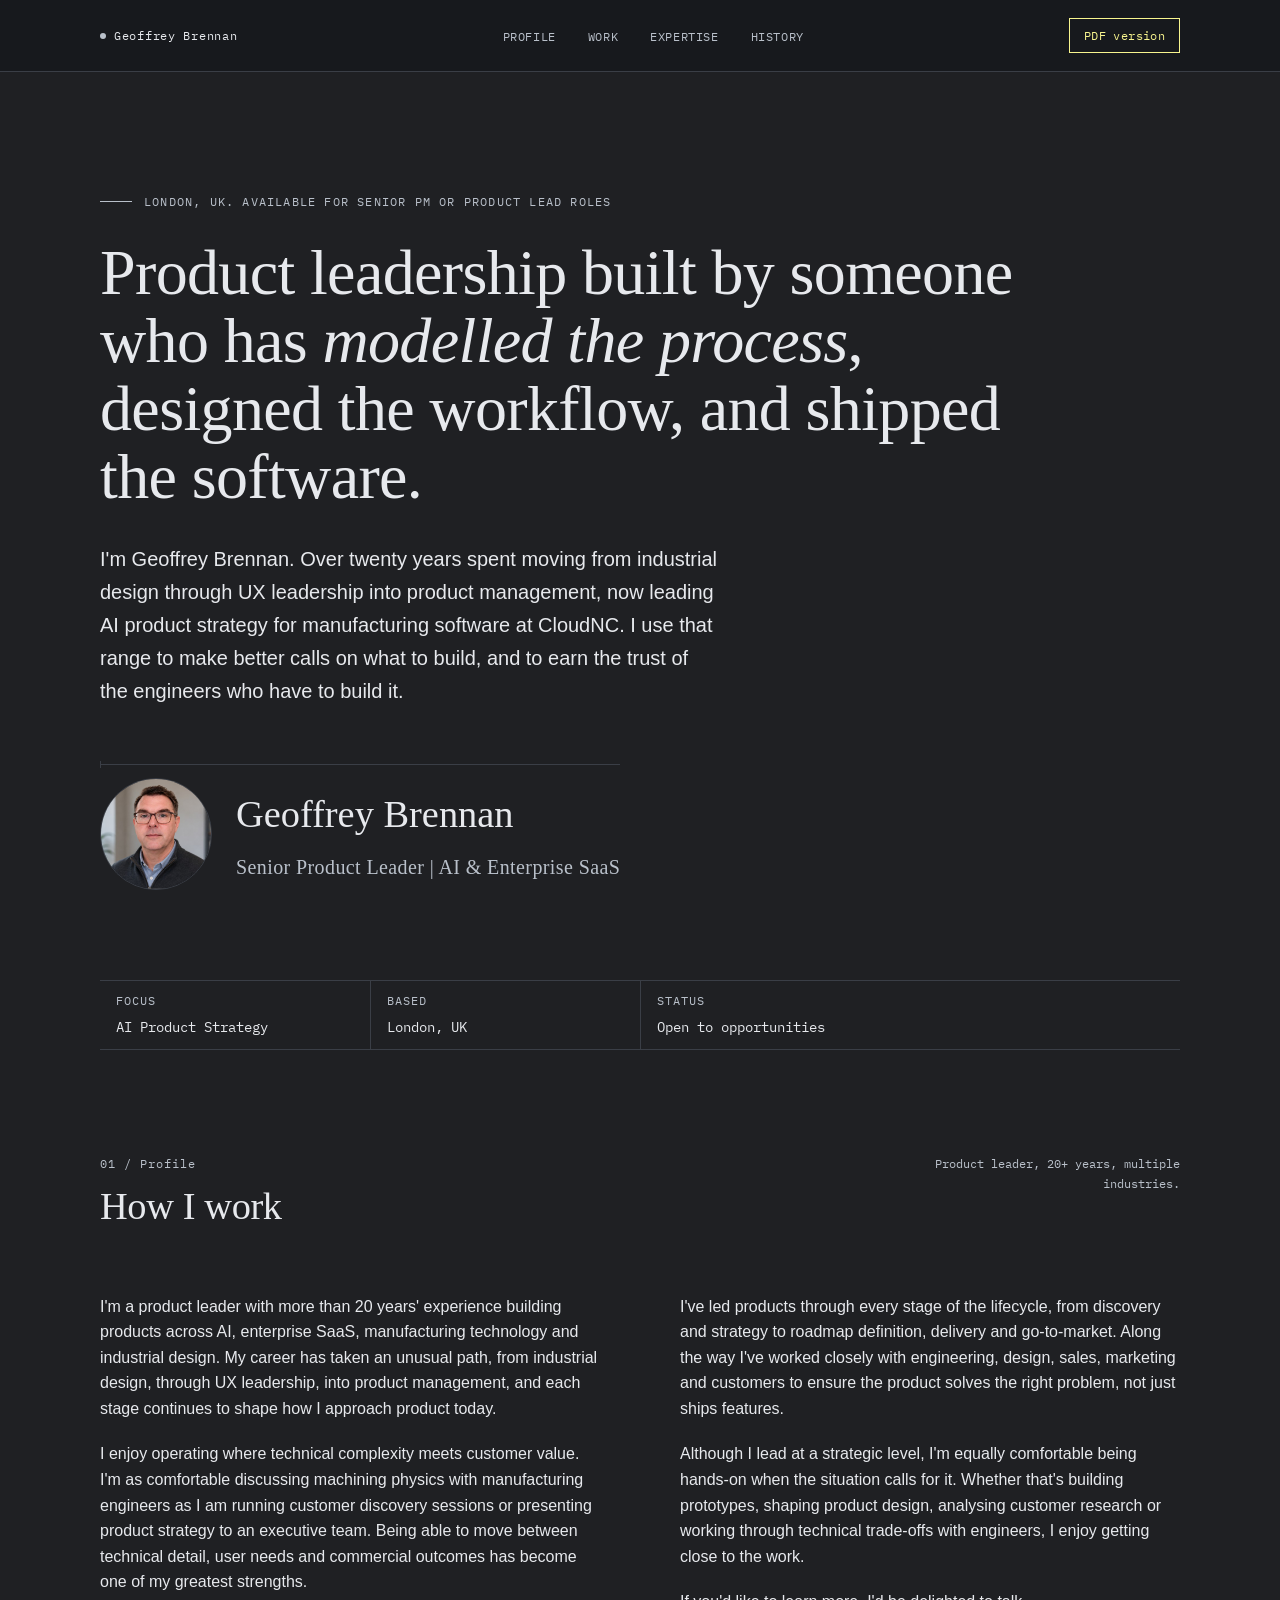
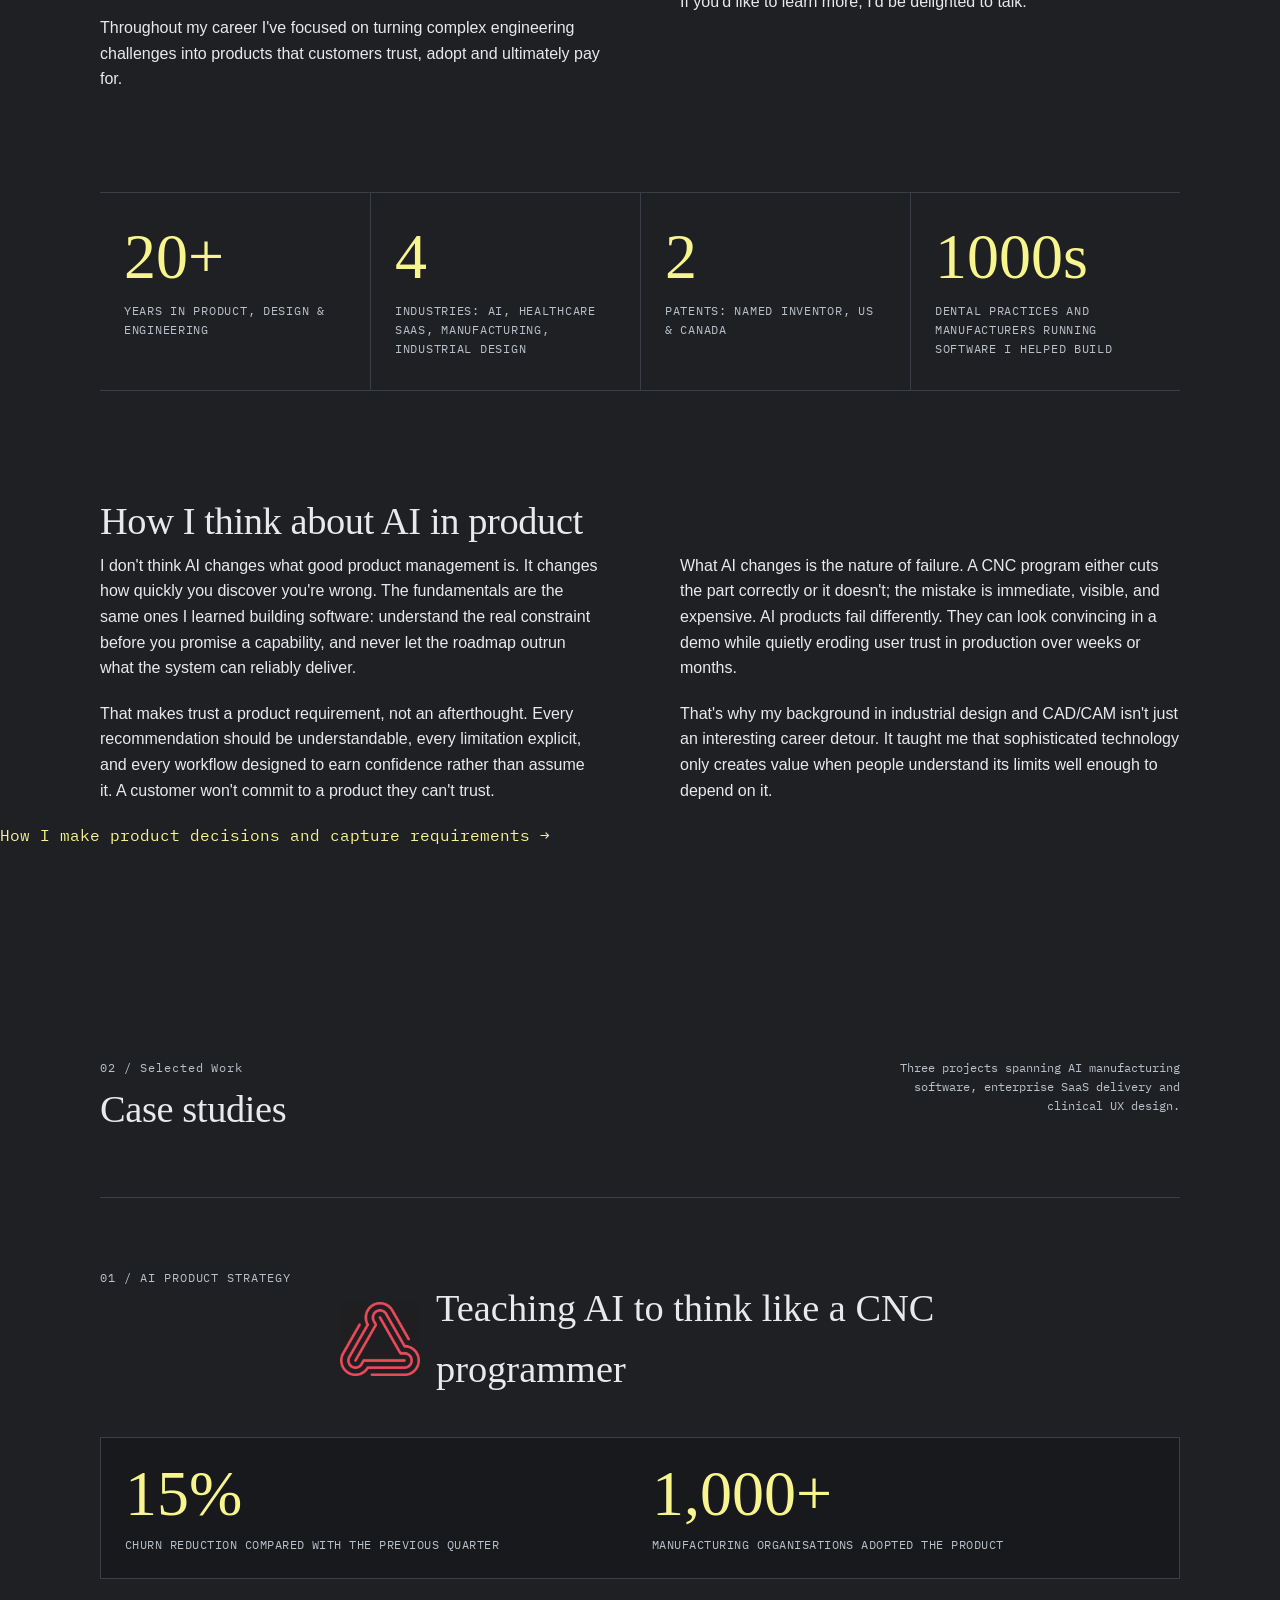
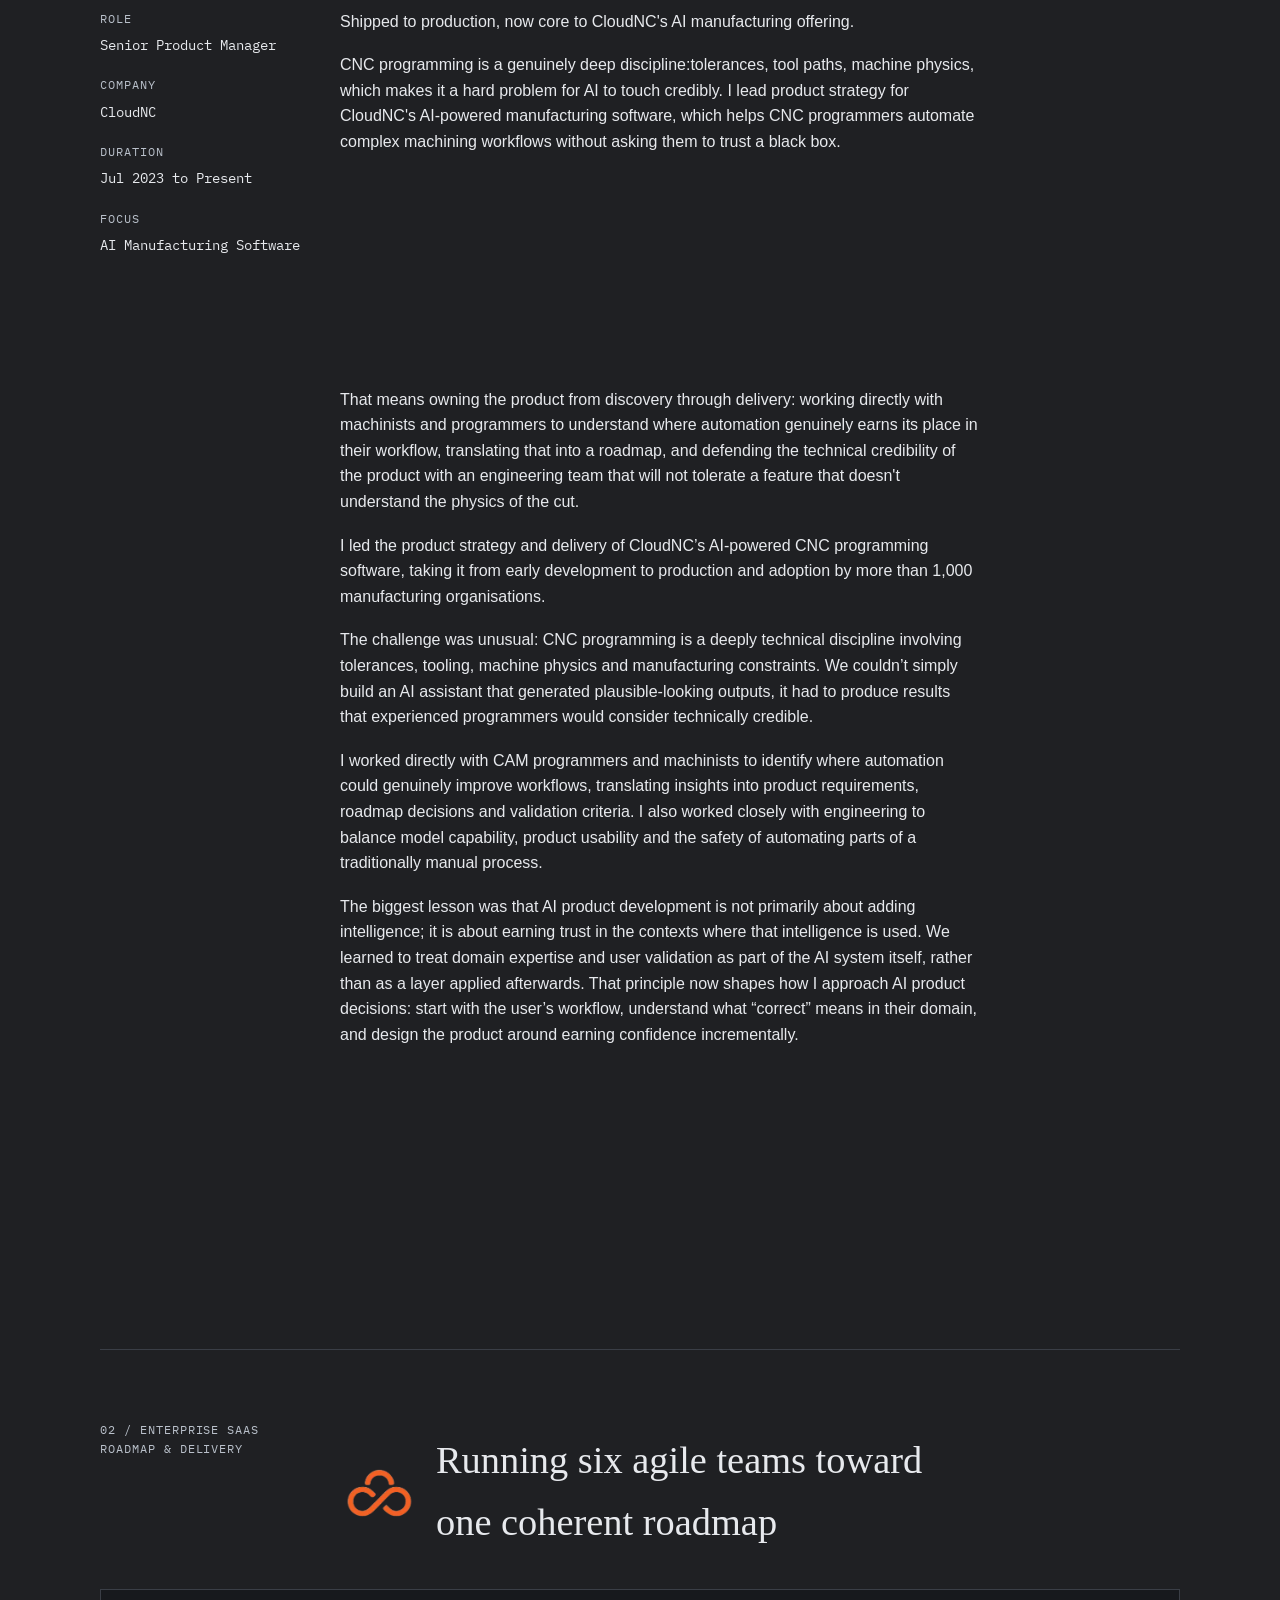
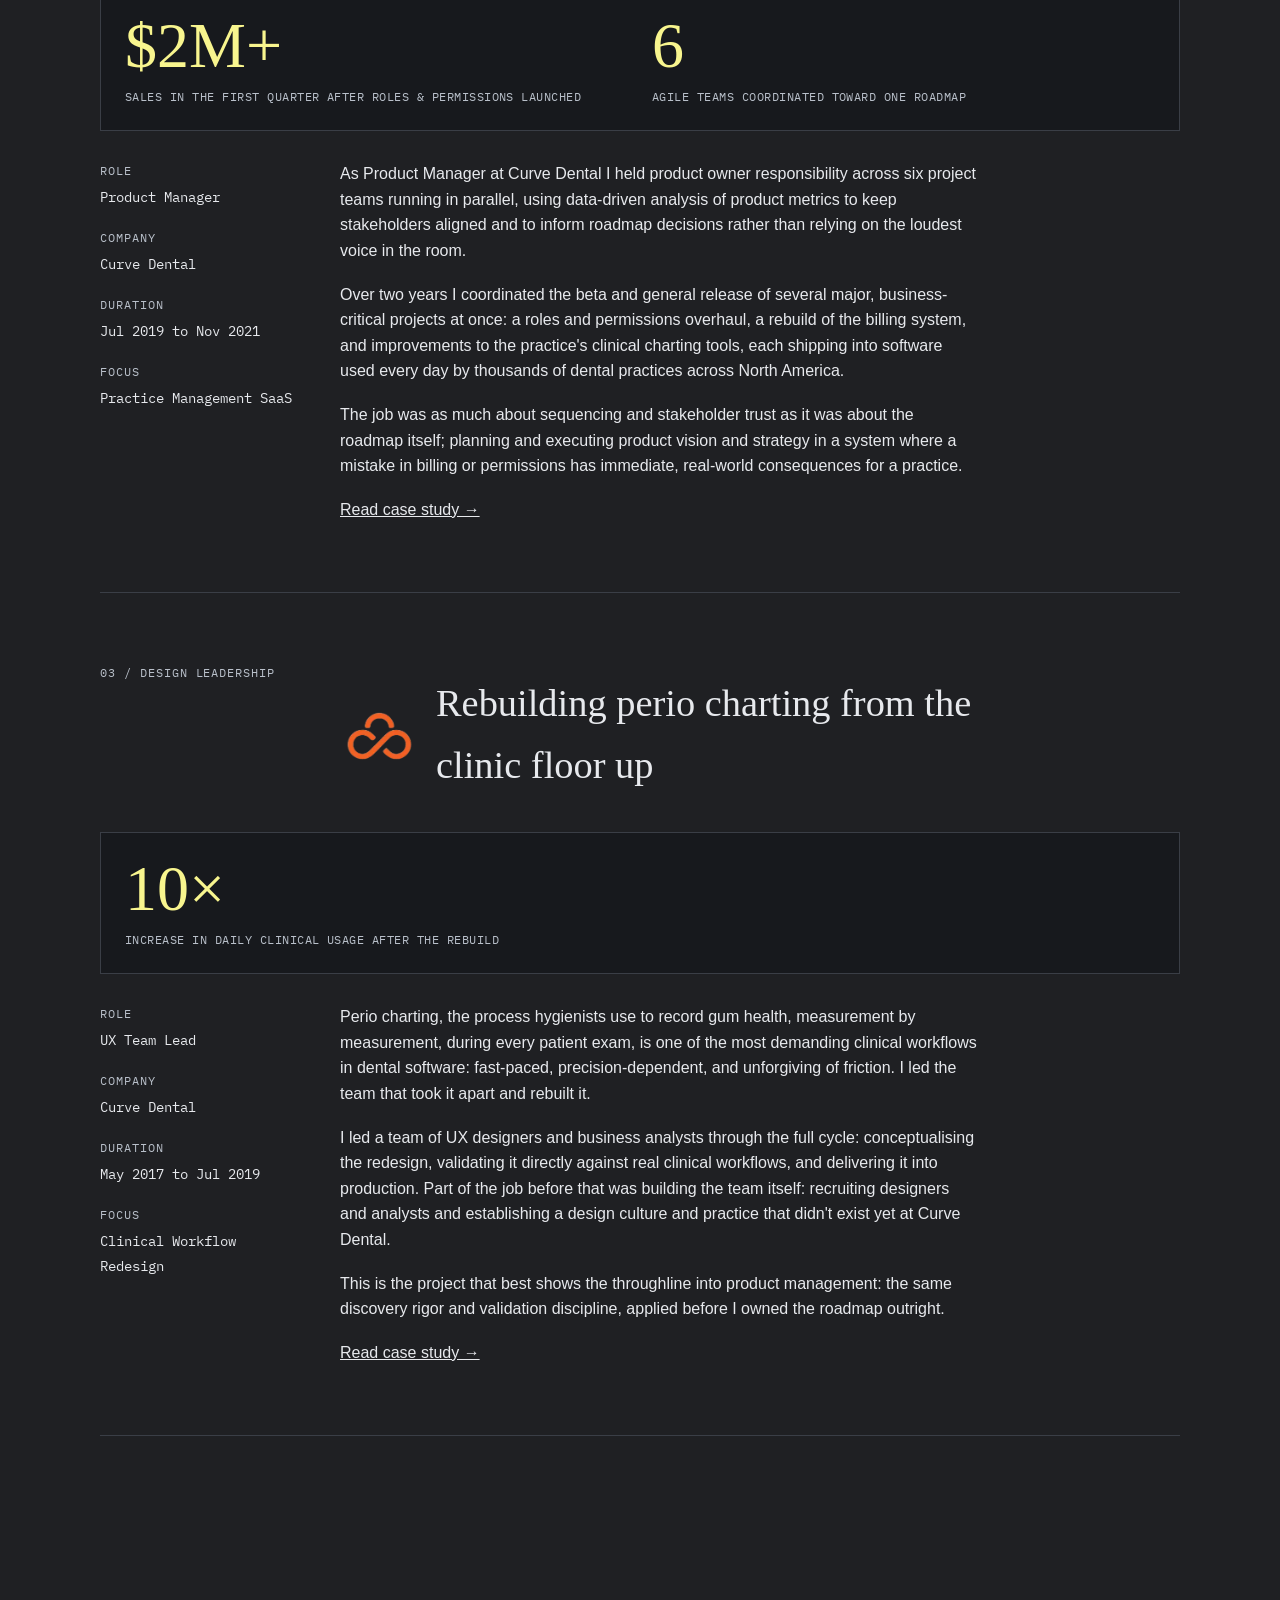
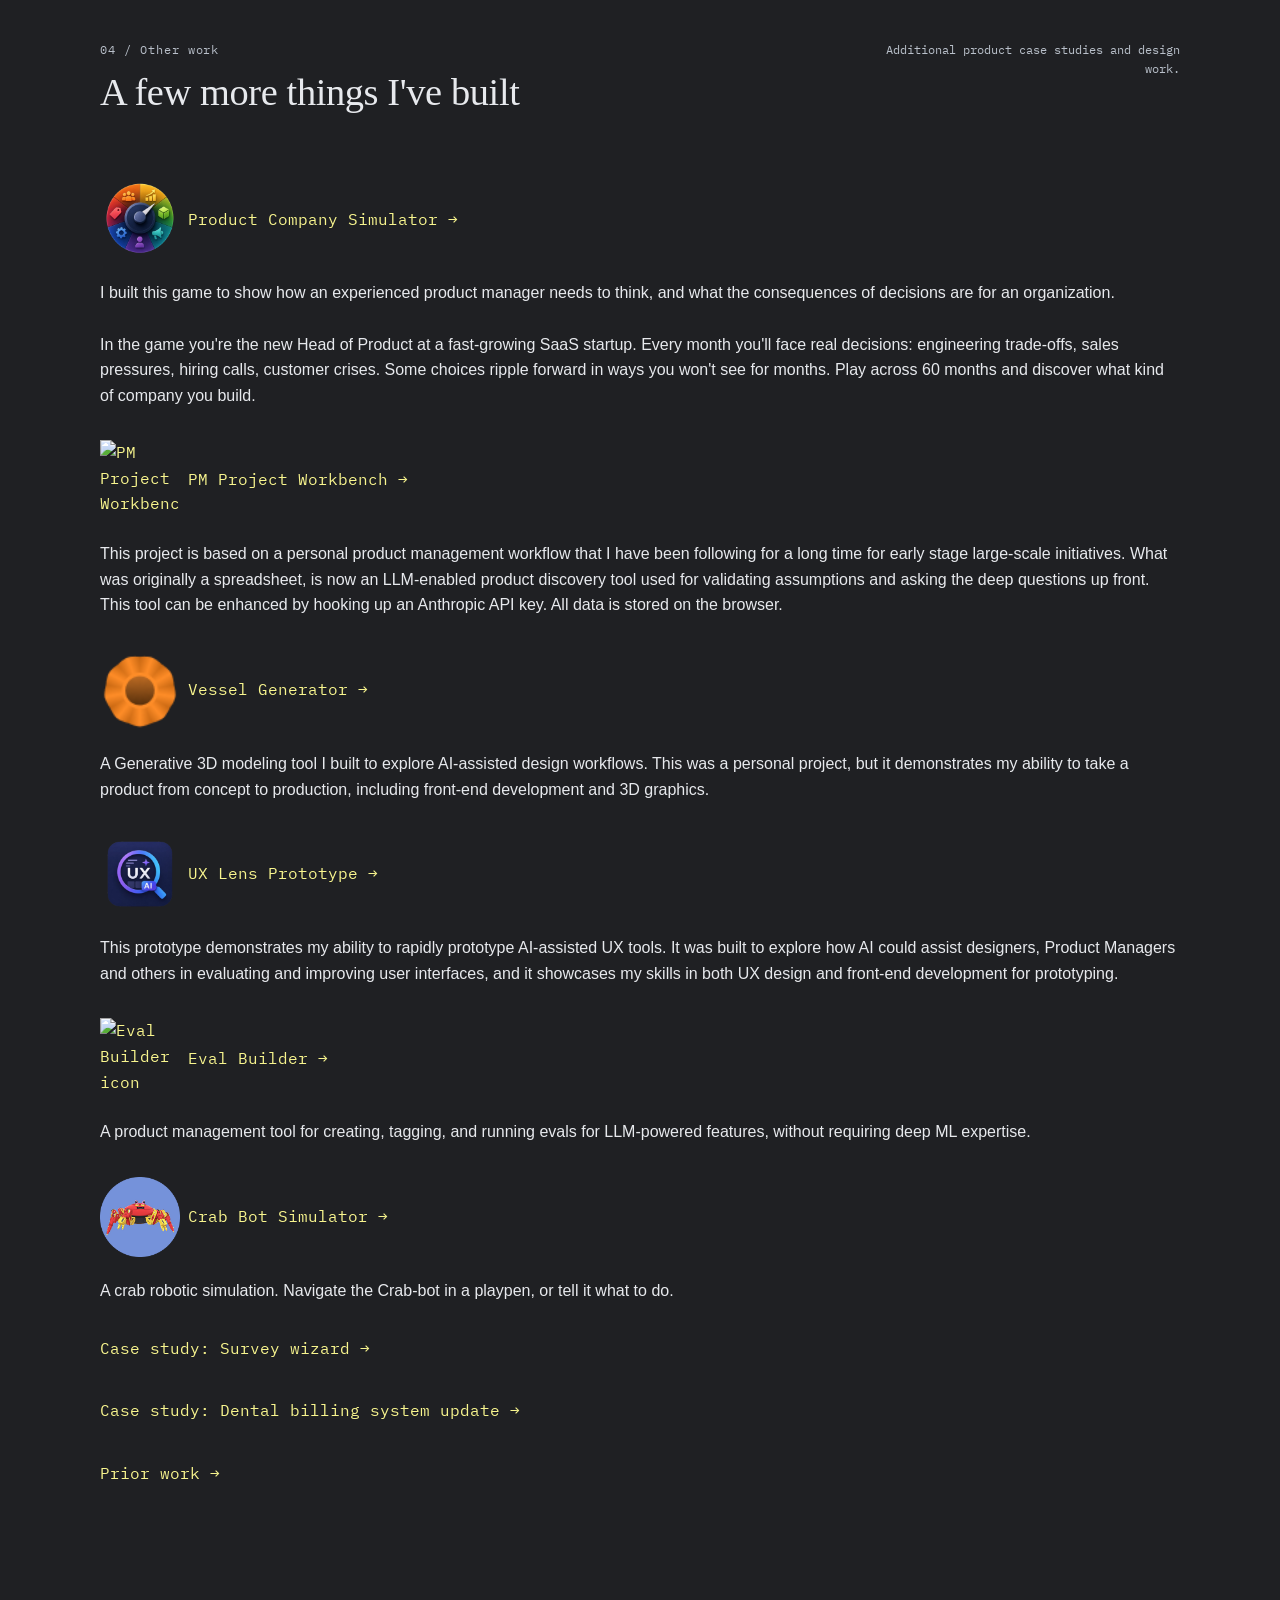
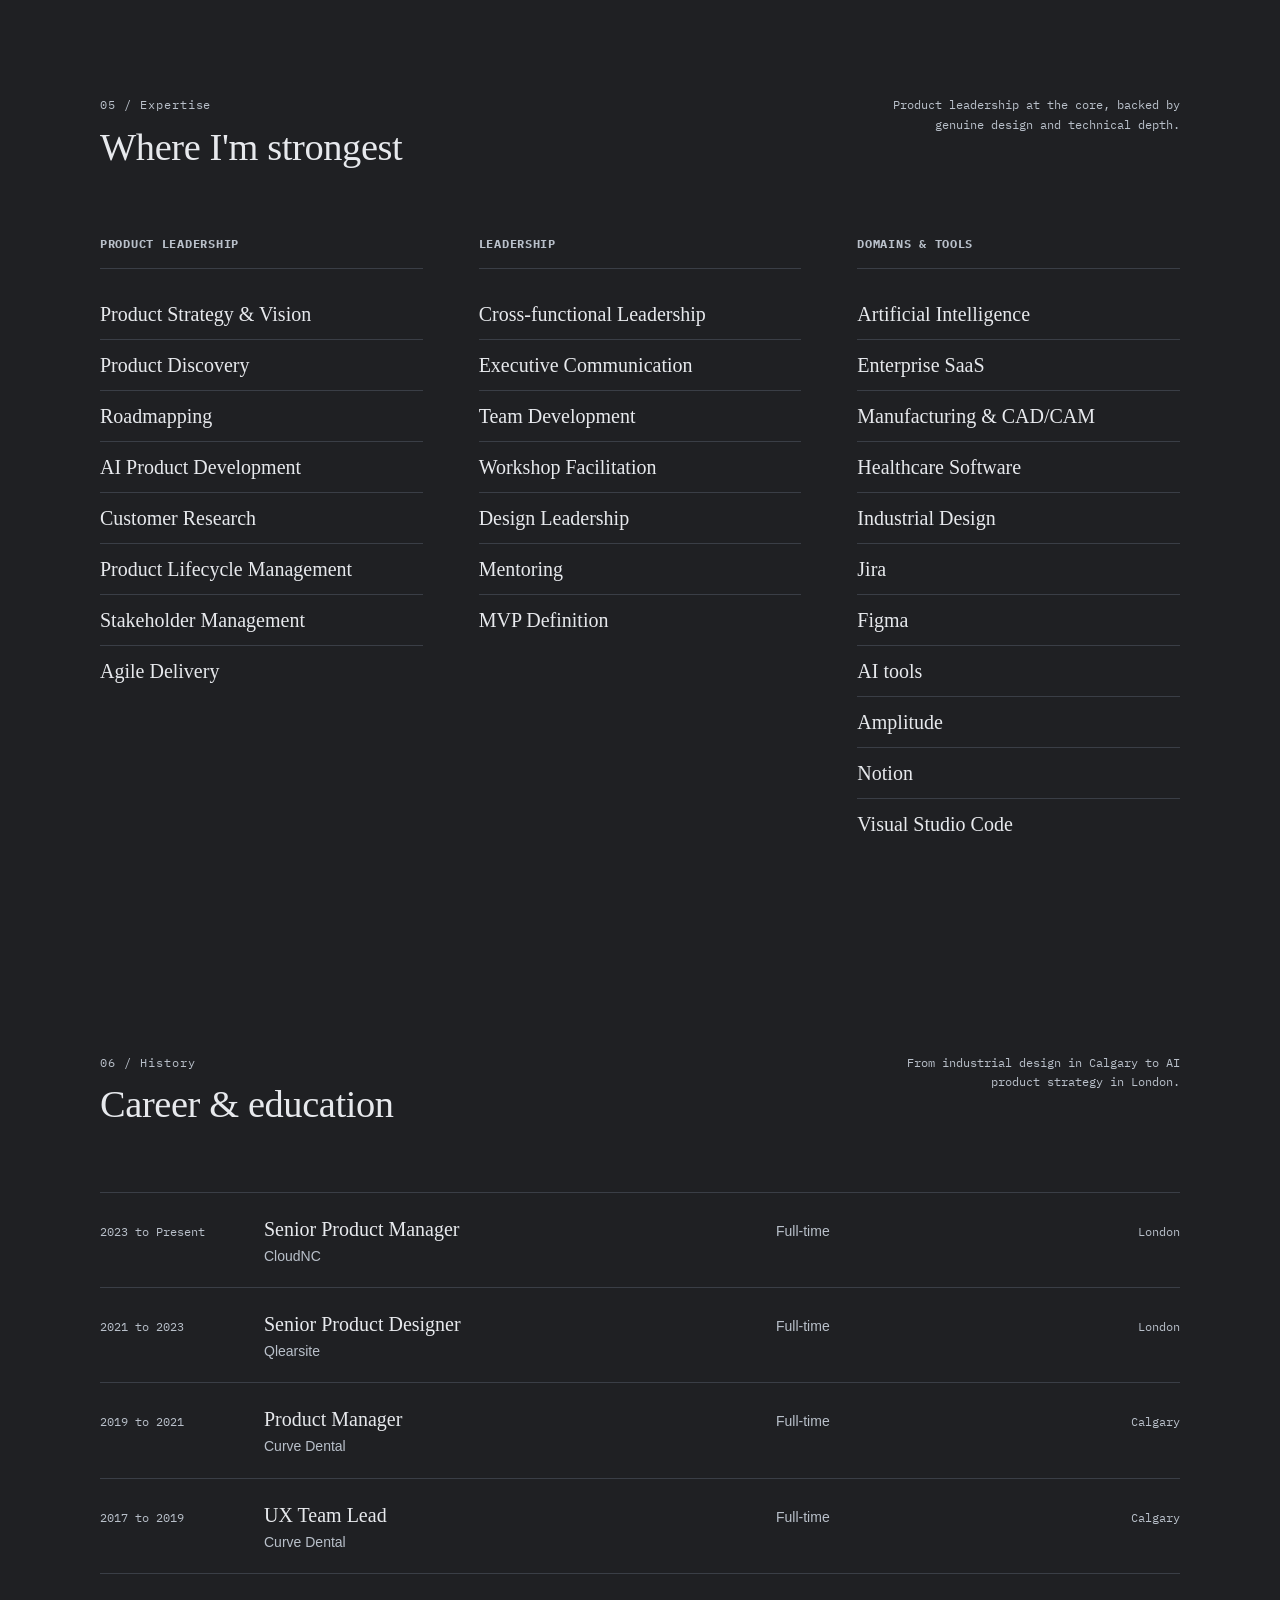
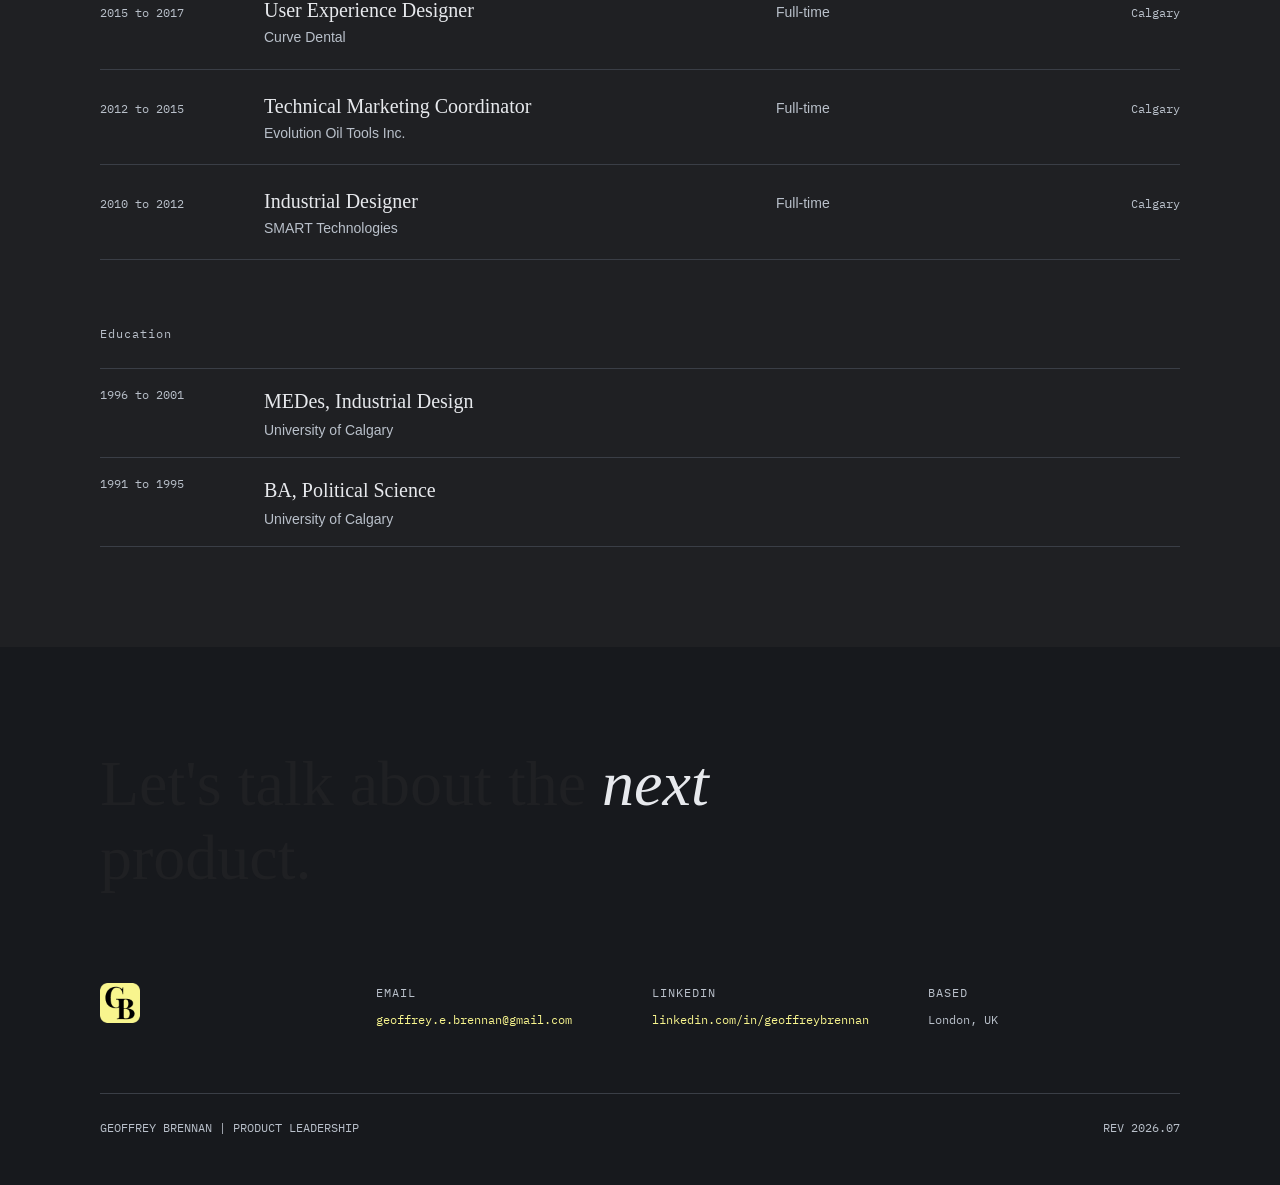
==== commit 00257241: "updates" ====
--- a/index.html
+++ b/index.html
@@ -6,6 +6,13 @@
 <title>Geoffrey Brennan | Product Leadership</title>
 <link rel="icon" type="image/x-icon" href="images/GB-icon.ico">
 <meta name="description" content="Geoffrey Brennan, Senior Product Leader building AI products for complex technical industries. 20+ years across industrial design, UX leadership and product management.">
+<meta property="og:type" content="website">
+<meta property="og:title" content="Geoffrey Brennan | Product Leadership">
+<meta property="og:description" content="Senior product leader building AI products for complex technical industries. 20+ years across industrial design, UX leadership and product management.">
+<meta property="og:url" content="https://geoffreyebrennan.github.io/gb_portfolio/">
+<meta property="og:image" content="https://geoffreyebrennan.github.io/gb_portfolio/images/portfolio-thumb.png">
+<meta property="og:image:alt" content="Geoffrey Brennan’s product leadership portfolio">
+<meta name="twitter:card" content="summary_large_image">
 <link rel="preconnect" href="https://fonts.googleapis.com">
 <link rel="preconnect" href="https://fonts.gstatic.com" crossorigin>
 <link href="https://fonts.googleapis.com/css2?family=Fraunces:opsz,wght@9..144,300;9..144,400;9..144,500;9..144,600&family=Inter:wght@400;500;600&family=IBM+Plex+Mono:wght@400;500&display=swap" rel="stylesheet">
@@ -35,9 +42,12 @@
     <p class="hero-sub">I'm Geoffrey Brennan. Over twenty years spent moving from industrial design through UX leadership into product management, now leading AI product strategy for manufacturing software at CloudNC. I use that range to make better calls on what to build, and to earn the trust of the engineers who have to build it.</p>
     <div class="hero-meta">
       <div class="dim-line">
-        <div>
-          <div class="hero-name">Geoffrey Brennan</div>
-          <div class="hero-title">Senior Product Leader | AI &amp; Enterprise SaaS</div>
+        <div class="hero-person">
+          <img class="hero-portrait" src="images/Me.jpg" alt="Portrait of Geoffrey Brennan" width="112" height="112">
+          <div>
+            <div class="hero-name">Geoffrey Brennan</div>
+            <div class="hero-title">Senior Product Leader | AI &amp; Enterprise SaaS</div>
+          </div>
         </div>
       </div>
     </div>
@@ -134,7 +144,17 @@
         <div class="case-top">
           <span class="case-tag">01 / AI Product Strategy</span>
           <div>
-            <h3 class="case-title"><img src="images/CloudNC-logo-1000x919.png" style="height: 80px; width: 80px;">Teaching AI to think like a CNC programmer</h3>
+            <h3 class="case-title"><img class="case-logo" src="images/CloudNC-logo-1000x919.png" alt="CloudNC logo">Teaching AI to think like a CNC programmer</h3>
+          </div>
+        </div>
+        <div class="case-metrics" role="group" aria-label="CloudNC product outcomes">
+          <div class="case-metric">
+            <div class="case-metric-value">15%</div>
+            <div class="case-metric-label">Churn reduction compared with the previous quarter</div>
+          </div>
+          <div class="case-metric">
+            <div class="case-metric-value">1,000+</div>
+            <div class="case-metric-label">Manufacturing organisations adopted the product</div>
           </div>
         </div>
         <div class="case-body">
@@ -145,9 +165,7 @@
             <div class="tb-item"><span class="tb-label">Focus</span><span class="tb-value">AI Manufacturing Software</span></div>
           </div>
           <div class="case-copy">
-            <div class="case-stat-line">
-              <p>Shipped to production, now core to CloudNC's AI manufacturing offering.</p>
-            </div>
+            <p>Shipped to production, now core to CloudNC's AI manufacturing offering.</p>
             <p>CNC programming is a genuinely deep discipline:tolerances, tool paths, machine physics, which makes it a hard problem for AI to touch credibly. I lead product strategy for CloudNC's AI-powered manufacturing software, which helps CNC programmers automate complex machining workflows without asking them to trust a black box.</p>
             <div style="display:inline-flex; justify-content:center; margin-top: 32px; margin-bottom: 32px; max-width: 80vw;">
               <iframe width="560" height="315" src="https://www.youtube.com/embed/qhAbac9Fk64?si=kaZ_ox2ttGV5isa3&rel=0&controls=0" title="YouTube video player" frameborder="0" allow="accelerometer; autoplay; clipboard-write; encrypted-media; gyroscope; picture-in-picture; web-share" referrerpolicy="strict-origin-when-cross-origin" allowfullscreen></iframe>
@@ -175,7 +193,17 @@
         <div class="case-top">
           <span class="case-tag">02 / Enterprise SaaS Roadmap &amp; Delivery</span>
           <div>
-            <h3 class="case-title"><img src="images/curve-logo.png" style="height: 80px; width: 80px;">Running six agile teams toward one coherent roadmap</h3>
+            <h3 class="case-title"><img class="case-logo" src="images/curve-logo.png" alt="Curve Dental logo">Running six agile teams toward one coherent roadmap</h3>
+          </div>
+        </div>
+        <div class="case-metrics" role="group" aria-label="Curve Dental product outcomes">
+          <div class="case-metric">
+            <div class="case-metric-value">$2M+</div>
+            <div class="case-metric-label">Sales in the first quarter after Roles &amp; Permissions launched</div>
+          </div>
+          <div class="case-metric">
+            <div class="case-metric-value">6</div>
+            <div class="case-metric-label">Agile teams coordinated toward one roadmap</div>
           </div>
         </div>
         <div class="case-body">
@@ -186,9 +214,6 @@
             <div class="tb-item"><span class="tb-label">Focus</span><span class="tb-value">Practice Management SaaS</span></div>
           </div>
           <div class="case-copy">
-            <div class="case-stat-line">
-              <p>Five teams, one roadmap. Shipped to thousands of practices.</p>
-            </div>
             <p>As Product Manager at Curve Dental I held product owner responsibility across six project teams running in parallel, using data-driven analysis of product metrics to keep stakeholders aligned and to inform roadmap decisions rather than relying on the loudest voice in the room.</p>
             <p>Over two years I coordinated the beta and general release of several major, business-critical projects at once: a roles and permissions overhaul, a rebuild of the billing system, and improvements to the practice's clinical charting tools, each shipping into software used every day by thousands of dental practices across North America.</p>
             <p>The job was as much about sequencing and stakeholder trust as it was about the roadmap itself; planning and executing product vision and strategy in a system where a mistake in billing or permissions has immediate, real-world consequences for a practice.</p>
@@ -202,7 +227,13 @@
         <div class="case-top">
           <span class="case-tag">03 / Design Leadership</span>
           <div>
-            <h3 class="case-title"><img src="images/curve-logo.png" style="height: 80px; width: 80px;">Rebuilding perio charting from the clinic floor up</h3>
+            <h3 class="case-title"><img class="case-logo" src="images/curve-logo.png" alt="Curve Dental logo">Rebuilding perio charting from the clinic floor up</h3>
+          </div>
+        </div>
+        <div class="case-metrics" role="group" aria-label="Clinical workflow outcome">
+          <div class="case-metric">
+            <div class="case-metric-value">10×</div>
+            <div class="case-metric-label">Increase in daily clinical usage after the rebuild</div>
           </div>
         </div>
         <div class="case-body">
@@ -213,9 +244,6 @@
             <div class="tb-item"><span class="tb-label">Focus</span><span class="tb-value">Clinical Workflow Redesign</span></div>
           </div>
           <div class="case-copy">
-            <div class="case-stat-line">
-              <p>10× increase in daily clinical usage post-rebuild.</p>
-            </div>
             <p>Perio charting, the process hygienists use to record gum health, measurement by measurement, during every patient exam, is one of the most demanding clinical workflows in dental software: fast-paced, precision-dependent, and unforgiving of friction. I led the team that took it apart and rebuilt it.</p>
             <p>I led a team of UX designers and business analysts through the full cycle: conceptualising the redesign, validating it directly against real clinical workflows, and delivering it into production. Part of the job before that was building the team itself: recruiting designers and analysts and establishing a design culture and practice that didn't exist yet at Curve Dental.</p>
             <p>This is the project that best shows the throughline into product management: the same discovery rigor and validation discipline, applied before I owned the roadmap outright.</p>
@@ -241,23 +269,23 @@
 
           <div class="other-work-list">
           <div class="other-work-links reveal">
-          <a class="other-work-link" href="https://geoffreyebrennan.github.io/product-company-simulator/" target="_blank"><img src="images/game-logo.png" style="height: 80px; width: 80px;">Product Company Simulator  →</a> I built this game to show how an experienced product manager needs to think, and what the consequences of decisions are for an organization. <br><br>In the game you're the new Head of Product at a fast-growing SaaS startup. Every month you'll face real decisions: engineering trade-offs, sales pressures, hiring calls, customer crises. Some choices ripple forward in ways you won't see for months. Play across 60 months and discover what kind of company you build.
+          <a class="other-work-link" href="https://geoffreyebrennan.github.io/product-company-simulator/" target="_blank"><img class="work-logo" src="images/game-logo.png" alt="Product Company Simulator logo">Product Company Simulator  →</a> I built this game to show how an experienced product manager needs to think, and what the consequences of decisions are for an organization. <br><br>In the game you're the new Head of Product at a fast-growing SaaS startup. Every month you'll face real decisions: engineering trade-offs, sales pressures, hiring calls, customer crises. Some choices ripple forward in ways you won't see for months. Play across 60 months and discover what kind of company you build.
         </div>
       <div class="other-work-list">
           <div class="other-work-links reveal">
-          <a class="other-work-link" href="https://geoffreyebrennan.github.io/release_planner/" target="_blank"><img src="https://geoffreyebrennan.github.io/release_planner/images/Project_Workbench-small.png" style="height: 80px; width: 80px;">PM Project Workbench  →</a> This project is based on a personal product management workflow that I have been following for a long time for early stage large-scale initiatives. What was originally a spreadsheet, is now an LLM-enabled product discovery tool used for validating assumptions and asking the deep questions up front. This tool can be enhanced by hooking up an Anthropic API key. All data is stored on the browser.
+          <a class="other-work-link" href="https://geoffreyebrennan.github.io/release_planner/" target="_blank"><img class="work-logo" src="https://geoffreyebrennan.github.io/release_planner/images/Project_Workbench-small.png" alt="PM Project Workbench logo">PM Project Workbench  →</a> This project is based on a personal product management workflow that I have been following for a long time for early stage large-scale initiatives. What was originally a spreadsheet, is now an LLM-enabled product discovery tool used for validating assumptions and asking the deep questions up front. This tool can be enhanced by hooking up an Anthropic API key. All data is stored on the browser.
         </div>
         <div class="other-work-links reveal">
-          <a class="other-work-link" href="vessel-generator.html" target="_blank"><img src="images/vessel-generator-icon.png" style="height: 80px; width: 80px;">Vessel Generator  →</a> A Generative 3D modeling tool I built to explore AI-assisted design workflows. This was a personal project, but it demonstrates my ability to take a product from concept to production, including front-end development and 3D graphics.
+          <a class="other-work-link" href="vessel-generator.html" target="_blank"><img class="work-logo" src="images/vessel-generator-icon.png" alt="Vessel Generator icon">Vessel Generator  →</a> A Generative 3D modeling tool I built to explore AI-assisted design workflows. This was a personal project, but it demonstrates my ability to take a product from concept to production, including front-end development and 3D graphics.
         </div>
 <div class="other-work-links reveal">
-          <a class="other-work-link" href="https://geoffreyebrennan.github.io/UXLensAIPrototype/" target="_blank"><img src="images/UXLens-icon.png" style="height: 80px; width: 80px;">UX Lens Prototype  →</a> This prototype demonstrates my ability to rapidly prototype AI-assisted UX tools. It was built to explore how AI could assist designers, Product Managers and others in evaluating and improving user interfaces, and it showcases my skills in both UX design and front-end development for prototyping.
+          <a class="other-work-link" href="https://geoffreyebrennan.github.io/UXLensAIPrototype/" target="_blank"><img class="work-logo" src="images/UXLens-icon.png" alt="UX Lens icon">UX Lens Prototype  →</a> This prototype demonstrates my ability to rapidly prototype AI-assisted UX tools. It was built to explore how AI could assist designers, Product Managers and others in evaluating and improving user interfaces, and it showcases my skills in both UX design and front-end development for prototyping.
         </div>
 <div class="other-work-links reveal">
-          <a class="other-work-link" href="https://geoffreyebrennan.github.io/eval-builder/" target="_blank"><img src="https://geoffreyebrennan.github.io/eval-builder/assets/EvalBuilder-icon-m5-DATJP.png" style="height: 80px; width: 80px;">Eval Builder  →</a> A product management tool for creating, tagging, and running evals for LLM-powered features, without requiring deep ML expertise.
+          <a class="other-work-link" href="https://geoffreyebrennan.github.io/eval-builder/" target="_blank"><img class="work-logo" src="https://geoffreyebrennan.github.io/eval-builder/assets/EvalBuilder-icon-m5-DATJP.png" alt="Eval Builder icon">Eval Builder  →</a> A product management tool for creating, tagging, and running evals for LLM-powered features, without requiring deep ML expertise.
 </div>
 <div class="other-work-links reveal">
-          <a class="other-work-link" href="https://geoffreyebrennan.github.io/crab-bot-simulator/" target="_blank"><img src="images/Crab-bot-icon.png" style="height: 80px; width: 80px;">Crab Bot Simulator  →</a> A crab robotic simulation. Navigate the Crab-bot in a playpen, or tell it what to do.
+          <a class="other-work-link" href="https://geoffreyebrennan.github.io/crab-bot-simulator/" target="_blank"><img class="work-logo" src="images/Crab-bot-icon.png" alt="Crab Bot Simulator icon">Crab Bot Simulator  →</a> A crab robotic simulation. Navigate the Crab-bot in a playpen, or tell it what to do.
 </div>
         
         <div class="other-work-links reveal">
@@ -410,7 +438,7 @@
    
     <div class="footer-contacts">
       <div>
-          <img src="images/GB-icon.png" alt="Geoffrey Brennan" width="40px" height="40px";">
+          <img src="images/GB-icon.png" alt="Geoffrey Brennan" width="40" height="40">
         </div>
       <div>
         <span class="fc-label">Email</span>
--- a/styles.css
+++ b/styles.css
@@ -1,17 +1,23 @@
 :root {
-  --paper: #4D4D4D;
-  --paper-alt: #d8e3f7;
-  --header: #323232;
-  --ink: #DEDEDE;
-  --muted: #f7f5cd;
-  --rule: #f7f5cd;
-  --accent: #F8F58E ;
-  --accent-soft: #f7f5cd;
-  --brass: #F8F58E;
-  --font-display: 'Playfair Display', serif;
-  --font-body: 'Open Sans', -apple-system, BlinkMacSystemFont, 'Segoe UI', sans-serif;
+  --paper: #1F2023;
+  --paper-alt: #2A2D32;
+  --header: #17191D;
+  --ink: #E7E9ED;
+  --muted: #B9C0CA;
+  --rule: #3A3E46;
+  --accent: #F8F58E;
+  --accent-soft: #D8DDE5;
+  --brass: var(--muted);
+  --font-display: 'Fraunces', Georgia, serif;
+  --font-body: 'Inter', -apple-system, BlinkMacSystemFont, 'Segoe UI', sans-serif;
   --font-mono: 'IBM Plex Mono', 'SFMono-Regular', Consolas, monospace;
   --measure: 620px;
+  --text-xs: 12px;
+  --text-sm: 14px;
+  --text-base: 16px;
+  --text-lg: 20px;
+  --text-xl: clamp(28px, 3vw, 40px);
+  --text-display: clamp(40px, 5vw, 64px);
 }
 * { box-sizing: border-box; margin: 0; padding: 0; }
 html { scroll-behavior: smooth; }
@@ -19,7 +25,7 @@
   background: var(--paper);
   color: var(--ink);
   font-family: var(--font-body);
-  font-size: 16px;
+  font-size: var(--text-base);
   line-height: 1.6;
   -webkit-font-smoothing: antialiased;
 }
@@ -53,7 +59,7 @@
 .titleblock div:first-child { border-left: none; }
 .titleblock .tb-label {
   font-family: var(--font-mono);
-  font-size: 11px;
+  font-size: var(--text-xs);
   letter-spacing: 0.08em;
   color: var(--muted);
   text-transform: uppercase;
@@ -63,7 +69,7 @@
 
 .titleblock .tb-value {
   font-family: var(--font-mono);
-  font-size: 14px;
+  font-size: var(--text-sm);
   color: var(--ink);
 }
 
@@ -87,7 +93,7 @@
 
 .nav-mark {
   font-family: var(--font-mono);
-  font-size: 13px;
+  font-size: var(--text-xs);
   letter-spacing: 0.06em;
   display: flex;
   align-items: center;
@@ -111,7 +117,7 @@
 
 .nav-links a {
   font-family: var(--font-mono);
-  font-size: 12px;
+  font-size: var(--text-xs);
   letter-spacing: 0.05em;
   text-transform: uppercase;
   text-decoration: none;
@@ -123,16 +129,16 @@
 
 .nav-cta {
   font-family: var(--font-mono);
-  font-size: 12px;
+  font-size: var(--text-xs);
   text-decoration: none;
-  color: var(--ink);
-  border: 1px solid var(--ink);
+  color: var(--accent);
+  border: 1px solid var(--accent);
   padding: 7px 14px;
   letter-spacing: 0.03em;
   transition: background 0.2s ease, color 0.2s ease;
 }
 
-.nav-cta:hover { background: var(--ink); color: var(--paper); }
+.nav-cta:hover { background: var(--accent); color: var(--paper); }
 .nav-toggle { display: none; }
 
 @media (max-width: 820px) {
@@ -149,10 +155,10 @@
 
 .hero-eyebrow {
   font-family: var(--font-mono);
-  font-size: 12px;
+  font-size: var(--text-xs);
   letter-spacing: 0.1em;
   text-transform: uppercase;
-  color: var(--accent);
+  color: var(--muted);
   display: flex;
   align-items: center;
   gap: 12px;
@@ -164,13 +170,13 @@
   display: block;
   width: 32px;
   height: 1px;
-  background: var(--accent);
+  background: var(--muted);
 }
 
 h1.hero-headline {
   font-family: var(--font-display);
   font-weight: 400;
-  font-size: clamp(38px, 5.4vw, 74px);
+  font-size: var(--text-display);
   line-height: 1.06;
   letter-spacing: -0.01em;
   max-width: 920px;
@@ -179,14 +185,14 @@
 h1.hero-headline em {
   font-style: italic;
   font-weight: 300;
-  color: var(--accent);
+  color: var(--ink);
 }
 
 .hero-sub {
   margin-top: 32px;
   max-width: var(--measure);
-  font-size: 18px;
-  color: var(--muted);
+  font-size: var(--text-lg);
+  color: var(--ink);
   line-height: 1.65;
 }
 
@@ -198,14 +204,30 @@
   align-items: flex-end;
 }
 
+.hero-person {
+  display: flex;
+  align-items: center;
+  gap: 24px;
+}
+
+.hero-portrait {
+  width: 112px;
+  height: 112px;
+  flex: 0 0 112px;
+  object-fit: cover;
+  border: 1px solid var(--rule);
+  border-radius: 50%;
+  margin: 0;
+}
+
 .hero-name {
   font-family: var(--font-display);
-  font-size: 26px;
+  font-size: var(--text-xl);
 }
 
 .hero-title {
   font-family: var(--font-display);
-  font-size: 24px;
+  font-size: var(--text-lg);
   font-weight: 400;
   color: var(--muted);
   margin-top: 6px;
@@ -252,7 +274,7 @@
 
 .section-num {
   font-family: var(--font-mono);
-  font-size: 12px;
+  font-size: var(--text-xs);
   color: var(--brass);
   letter-spacing: 0.08em;
 }
@@ -260,13 +282,13 @@
 h2.section-title {
   font-family: var(--font-display);
   font-weight: 500;
-  font-size: clamp(28px, 3vw, 40px);
+  font-size: var(--text-xl);
   letter-spacing: -0.01em;
 }
 
 .section-note {
   font-family: var(--font-mono);
-  font-size: 12px;
+  font-size: var(--text-xs);
   color: var(--muted);
   max-width: 300px;
   text-align: right;
@@ -282,6 +304,11 @@
   margin: 0 auto;
 }
 
+main iframe {
+  max-width: 100%;
+  height: auto;
+}
+
 section > div > img,
 main > div > img {
  
@@ -310,7 +337,7 @@
 }
 
 .profile-grid p {
-  font-size: 17px;
+  font-size: var(--text-base);
   color: var(--ink);
   margin-bottom: 20px;
   max-width: 520px;
@@ -337,14 +364,14 @@
 .spec:first-child { border-left: none; }
 .spec-value {
   font-family: var(--font-display);
-  font-size: 54px;
+  font-size: var(--text-display);
   color: var(--accent);
   line-height: 1;
 }
 
 .spec-label {
   font-family: var(--font-mono);
-  font-size: 12px;
+  font-size: var(--text-xs);
   letter-spacing: 0.06em;
   text-transform: uppercase;
   color: var(--muted);
@@ -377,7 +404,7 @@
 
 .case-tag {
   font-family: var(--font-mono);
-  font-size: 12px;
+  font-size: var(--text-xs);
   letter-spacing: 0.08em;
   text-transform: uppercase;
   color: var(--brass);
@@ -386,7 +413,7 @@
 h3.case-title {
   font-family: var(--font-display);
   font-weight: 400;
-  font-size: clamp(26px, 2.6vw, 36px);
+  font-size: var(--text-xl);
   margin-top: 10px;
   max-width: 640px;
   display: inline-flex;
@@ -398,6 +425,20 @@
   .case-top { grid-template-columns: 1fr; gap: 14px; }
 }
 
+@media (max-width: 700px) {
+  .titleblock {
+    grid-template-columns: repeat(2, minmax(0, 1fr));
+  }
+
+  .titleblock div:nth-child(odd) {
+    border-left: none;
+  }
+
+  .titleblock div:nth-child(n+3) {
+    border-top: 1px solid var(--rule);
+  }
+}
+
 .case-body {
   display: flex;
   gap: 40px;
@@ -423,7 +464,7 @@
 
 .case-tb .tb-item .tb-label {
   font-family: var(--font-mono);
-  font-size: 11px;
+  font-size: var(--text-xs);
   letter-spacing: 0.08em;
   text-transform: uppercase;
   color: var(--muted);
@@ -433,7 +474,7 @@
 
 .case-tb .tb-item .tb-value {
   font-family: var(--font-mono);
-  font-size: 14px;
+  font-size: var(--text-sm);
   color: var(--ink);
 }
 
@@ -441,16 +482,45 @@
   grid-column: 2;
 }
 
-.case-stat-line p {
-  font-size: 20px !important;
-  color: var(--brass) !important;
-  max-width: 640px !important;
-  margin-bottom: 18px !important;
-  font-weight: 600 !important;
+.case-metrics {
+  display: grid;
+  grid-template-columns: repeat(auto-fit, minmax(min(100%, 190px), 1fr));
+  gap: 24px;
+  margin-bottom: 30px;
+  padding: 24px;
+  border: 1px solid var(--rule);
+  background: var(--header);
+}
+
+.case-metric-value {
+  font-family: var(--font-display);
+  font-size: var(--text-display);
+  line-height: 1;
+  color: var(--accent);
+}
+
+.case-metric-label {
+  margin-top: 10px;
+  font-family: var(--font-mono);
+  font-size: var(--text-xs);
+  line-height: 1.5;
+  letter-spacing: 0.04em;
+  color: var(--muted);
+  text-transform: uppercase;
+}
+
+.case-title img.case-logo,
+.other-work-link img.work-logo {
+  width: 80px;
+  height: 80px;
+  flex: 0 0 80px;
+  object-fit: contain;
+  margin: 0;
+  background: transparent;
 }
 
 .case-copy p {
-  font-size: 16px;
+  font-size: var(--text-base);
   color: var(--ink);
   max-width: 640px;
   margin-bottom: 18px;
@@ -462,7 +532,7 @@
   background: var(--paper-alt);
   padding: 2px 6px;
   font-family: var(--font-mono);
-  font-size: 13px;
+  font-size: var(--text-xs);
 }
 
 .other-work-list {
@@ -482,7 +552,7 @@
   align-items: center;
   gap: 8px;
   font-family: var(--font-mono);
-  font-size: 15px;
+  font-size: var(--text-base);
   color: var(--accent);
   text-decoration: none;
   width: fit-content;
@@ -507,7 +577,7 @@
 
 .expertise-col h4 {
   font-family: var(--font-mono);
-  font-size: 12px;
+  font-size: var(--text-xs);
   letter-spacing: 0.06em;
   text-transform: uppercase;
   color: var(--brass);
@@ -519,7 +589,7 @@
 .expertise-col ul { list-style: none; }
 .expertise-col li {
   font-family: var(--font-display);
-  font-size: 19px;
+  font-size: var(--text-lg);
   padding: 9px 0;
   border-bottom: 1px solid var(--rule);
 }
@@ -538,24 +608,24 @@
 .timeline-row:last-child { border-bottom: 1px solid var(--rule); }
 .timeline-row .t-date {
   font-family: var(--font-mono);
-  font-size: 12px;
+  font-size: var(--text-xs);
   color: var(--muted);
 }
 
 .timeline-row .t-role {
   font-family: var(--font-display);
-  font-size: 19px;
+  font-size: var(--text-lg);
 }
 
 .timeline-row .t-company {
   font-family: var(--font-body);
-  font-size: 14px;
+  font-size: var(--text-sm);
   color: var(--muted);
 }
 
 .timeline-row .t-loc {
   font-family: var(--font-mono);
-  font-size: 11px;
+  font-size: var(--text-xs);
   color: var(--muted);
   text-align: right;
 }
@@ -720,9 +790,9 @@
 }
 
 .edu-row:last-child { border-bottom: 1px solid var(--rule); }
-.edu-row .t-date { font-family: var(--font-mono); font-size: 12px; color: var(--muted); }
-.edu-row .t-role { font-family: var(--font-display); font-size: 18px; }
-.edu-row .t-company { font-family: var(--font-body); font-size: 14px; color: var(--muted); margin-top: 2px; }
+.edu-row .t-date { font-family: var(--font-mono); font-size: var(--text-xs); color: var(--muted); }
+.edu-row .t-role { font-family: var(--font-display); font-size: var(--text-lg); }
+.edu-row .t-company { font-family: var(--font-body); font-size: var(--text-sm); color: var(--muted); margin-top: 2px; }
 
 @media (max-width: 600px) {
   .edu-row { grid-template-columns: 1fr; gap: 4px; }
@@ -742,7 +812,7 @@
   gap: 8px;
   margin-top: 28px;
   font-family: var(--font-mono);
-  font-size: 12px;
+  font-size: var(--text-xs);
   letter-spacing: 0.08em;
   text-transform: uppercase;
   text-decoration: none;
@@ -754,12 +824,12 @@
 h2.footer-title {
   font-family: var(--font-display);
   font-weight: 300;
-  font-size: clamp(32px, 5vw, 60px);
+  font-size: var(--text-display);
   max-width: 760px;
   line-height: 1.15;
 }
 
-h2.footer-title em { font-style: italic; color: var(--accent); }
+h2.footer-title em { font-style: italic; color: var(--ink); }
 .footer-contacts {
   margin-top: 56px;
   display: grid;
@@ -770,8 +840,8 @@
 
 .footer-contacts a, .footer-contacts span {
   font-family: var(--font-mono);
-  font-size: 13px;
-  color: var(--accent-soft);
+  font-size: var(--text-xs);
+  color: var(--muted);
   text-decoration: none;
   display: block;
   max-width: 100%;
@@ -780,14 +850,15 @@
 }
 
 .footer-contacts .fc-label {
-  font-size: 10px;
+  font-size: var(--text-xs);
   letter-spacing: 0.08em;
   text-transform: uppercase;
   color: var(--muted);
   margin-bottom: 8px;
 }
 
-.footer-contacts a:hover { color: var(--paper); }
+.footer-contacts a { color: var(--accent); }
+.footer-contacts a:hover { color: var(--ink); }
 
 @media (max-width: 900px) {
   .footer-contacts { grid-template-columns: 1fr 1fr; gap: 32px; }
@@ -799,7 +870,7 @@
   }
 
   h2.footer-title {
-    font-size: clamp(28px, 7vw, 40px);
+    font-size: var(--text-xl);
   }
 
   .footer-contacts {
@@ -822,7 +893,7 @@
   display: flex;
   justify-content: space-between;
   font-family: var(--font-mono);
-  font-size: 11px;
+  font-size: var(--text-xs);
   color: var(--muted);
   flex-wrap: wrap;
   gap: 12px;
@@ -841,7 +912,7 @@
 
 .case-study-page .back-link {
   font-family: var(--font-mono);
-  font-size: 12px;
+  font-size: var(--text-xs);
   letter-spacing: 0.05em;
   text-decoration: none;
   color: var(--muted);
@@ -869,7 +940,7 @@
 
 .case-study-page .titleblock .tb-label {
   font-family: var(--font-mono);
-  font-size: 10px;
+  font-size: var(--text-xs);
   letter-spacing: 0.08em;
   color: var(--muted);
   text-transform: uppercase;
@@ -879,7 +950,7 @@
 
 .case-study-page .titleblock .tb-value {
   font-family: var(--font-mono);
-  font-size: 13px;
+  font-size: var(--text-xs);
   color: var(--ink);
 }
 
@@ -892,10 +963,10 @@
 
 .case-study-page .hero-eyebrow {
   font-family: var(--font-mono);
-  font-size: 12px;
+  font-size: var(--text-xs);
   letter-spacing: 0.1em;
   text-transform: uppercase;
-  color: var(--brass);
+  color: var(--muted);
   display: flex;
   align-items: center;
   gap: 12px;
@@ -905,14 +976,14 @@
 .case-study-page h1.hero-title {
   font-family: var(--font-display);
   font-weight: 400;
-  font-size: clamp(34px, 5vw, 56px);
+  font-size: var(--text-display);
   line-height: 1.08;
   letter-spacing: -0.01em;
 }
 
 .case-study-page .hero-dek {
   margin-top: 24px;
-  font-size: 19px;
+  font-size: var(--text-lg);
   color: var(--muted);
   line-height: 1.6;
   max-width: var(--measure);
@@ -923,10 +994,10 @@
 
 .case-study-page .eyebrow {
   font-family: var(--font-mono);
-  font-size: 13px;
+  font-size: var(--text-xs);
   letter-spacing: 0.08em;
   text-transform: uppercase;
-  color: var(--brass);
+  color: var(--muted);
   display: block;
   margin-bottom: 16px;
 }
@@ -934,7 +1005,7 @@
 .case-study-page h2.section-title {
   font-family: var(--font-display);
   font-weight: 400;
-  font-size: clamp(24px, 2.6vw, 32px);
+  font-size: var(--text-xl);
   letter-spacing: -0.01em;
   margin-bottom: 24px;
 }
@@ -942,7 +1013,7 @@
 .case-study-page h3.sub-title {
   font-family: var(--font-display);
   font-weight: 400;
-  font-size: 22px;
+  font-size: var(--text-lg);
   margin: 36px 0 14px;
   letter-spacing: -0.005em;
 }
@@ -950,7 +1021,7 @@
 .case-study-page p {
   max-width: var(--measure);
   margin-bottom: 18px;
-  font-size: 16px;
+  font-size: var(--text-base);
 }
 
 .case-study-page p:last-child { margin-bottom: 0; }
@@ -966,7 +1037,7 @@
   padding: 10px 0 10px 20px;
   border-bottom: 1px solid var(--rule);
   position: relative;
-  font-size: 15px;
+  font-size: var(--text-base);
   color: var(--ink);
 }
 
@@ -982,7 +1053,7 @@
 
 .case-study-page .pullquote {
   background: var(--header);
-  color: var(--accent-soft);
+  color: var(--ink);
   padding: 56px 40px;
   margin: 0;
 }
@@ -993,7 +1064,7 @@
   font-family: var(--font-display);
   font-weight: 300;
   font-style: italic;
-  font-size: clamp(22px, 3.2vw, 32px);
+  font-size: var(--text-xl);
   line-height: 1.3;
   max-width: 720px;
 }
@@ -1014,14 +1085,14 @@
 
 .case-study-page .spec-value {
   font-family: var(--font-display);
-  font-size: 36px;
+  font-size: var(--text-display);
   color: var(--accent);
   line-height: 1;
 }
 
 .case-study-page .spec-label {
   font-family: var(--font-mono);
-  font-size: 10px;
+  font-size: var(--text-xs);
   letter-spacing: 0.06em;
   text-transform: uppercase;
   color: var(--muted);
@@ -1069,12 +1140,12 @@
 
 .case-study-page .footer-links a {
   font-family: var(--font-mono);
-  font-size: 13px;
-  color: #C9C4B8;
+  font-size: var(--text-xs);
+  color: var(--accent);
   text-decoration: none;
 }
 
-.case-study-page .footer-links a:hover { color: var(--paper); }
+.case-study-page .footer-links a:hover { color: var(--ink); }
 
 .case-study-page .reveal {
   opacity: 0;
@@ -1105,7 +1176,21 @@
 @media (max-width: 520px) {
   .case-study-page .nav { flex-wrap: wrap; gap: 12px; }
   .case-study-page .hero { padding-top: 64px; padding-bottom: 40px; }
-  .case-study-page .hero-dek { font-size: 17px; }
+  .case-study-page .hero-dek { font-size: var(--text-base); }
+}
+
+@media (max-width: 520px) {
+  .hero-person { gap: 12px; }
+  .hero-portrait {
+    width: 72px;
+    height: 72px;
+    flex-basis: 72px;
+  }
+}
+
+@media (max-width: 600px) {
+  .wrap { padding: 0 24px; }
+  .hero { padding: 80px 24px 64px; }
 }
 
 .decision-page .practice-list {
@@ -1119,7 +1204,7 @@
 }
 
 .decision-page .practice-list strong {
-  color: var(--accent);
+  color: var(--ink);
 }
 
 .decision-page .numbered-list {
@@ -1147,9 +1232,9 @@
 
 .decision-page .practice-table thead th {
   font-family: var(--font-mono);
-  font-size: 12px;
+  font-size: var(--text-xs);
   font-weight: 500;
-  color: var(--accent);
+  color: var(--muted);
   text-transform: uppercase;
   letter-spacing: 0.06em;
 }
@@ -1157,20 +1242,20 @@
 .decision-page .practice-table tbody th {
   min-width: 150px;
   font-family: var(--font-mono);
-  font-size: 13px;
+  font-size: var(--text-xs);
   font-weight: 500;
   color: var(--muted);
 }
 
 .decision-page .practice-table td {
   min-width: 230px;
-  font-size: 15px;
+  font-size: var(--text-base);
 }
 
 .decision-page .story-example {
   max-width: 760px;
   padding: 20px 24px;
-  border-left: 2px solid var(--accent);
+  border-left: 2px solid var(--rule);
   background: var(--header);
 }
 
@@ -1202,8 +1287,8 @@
 
 .decision-page .footer-links a {
   font-family: var(--font-mono);
-  font-size: 13px;
-  color: var(--accent-soft);
+  font-size: var(--text-xs);
+  color: var(--accent);
   text-decoration: none;
 }
 
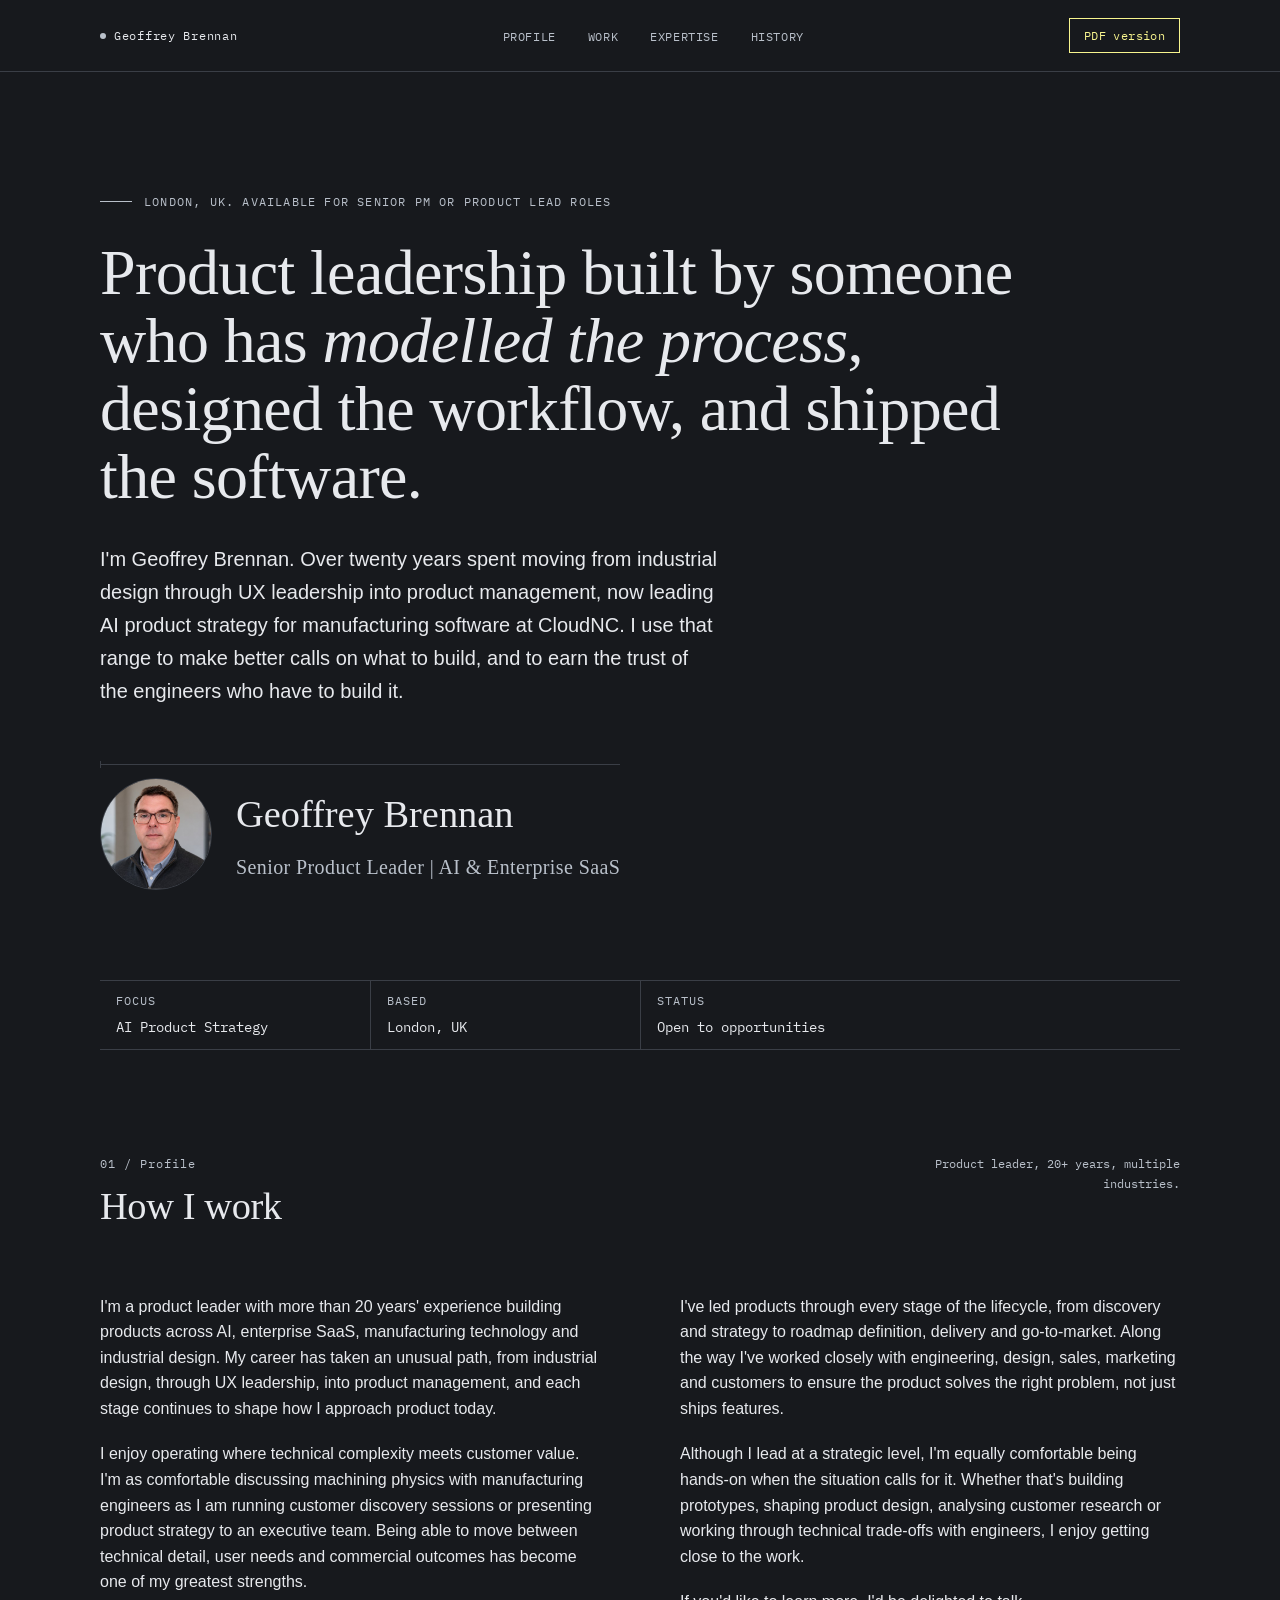
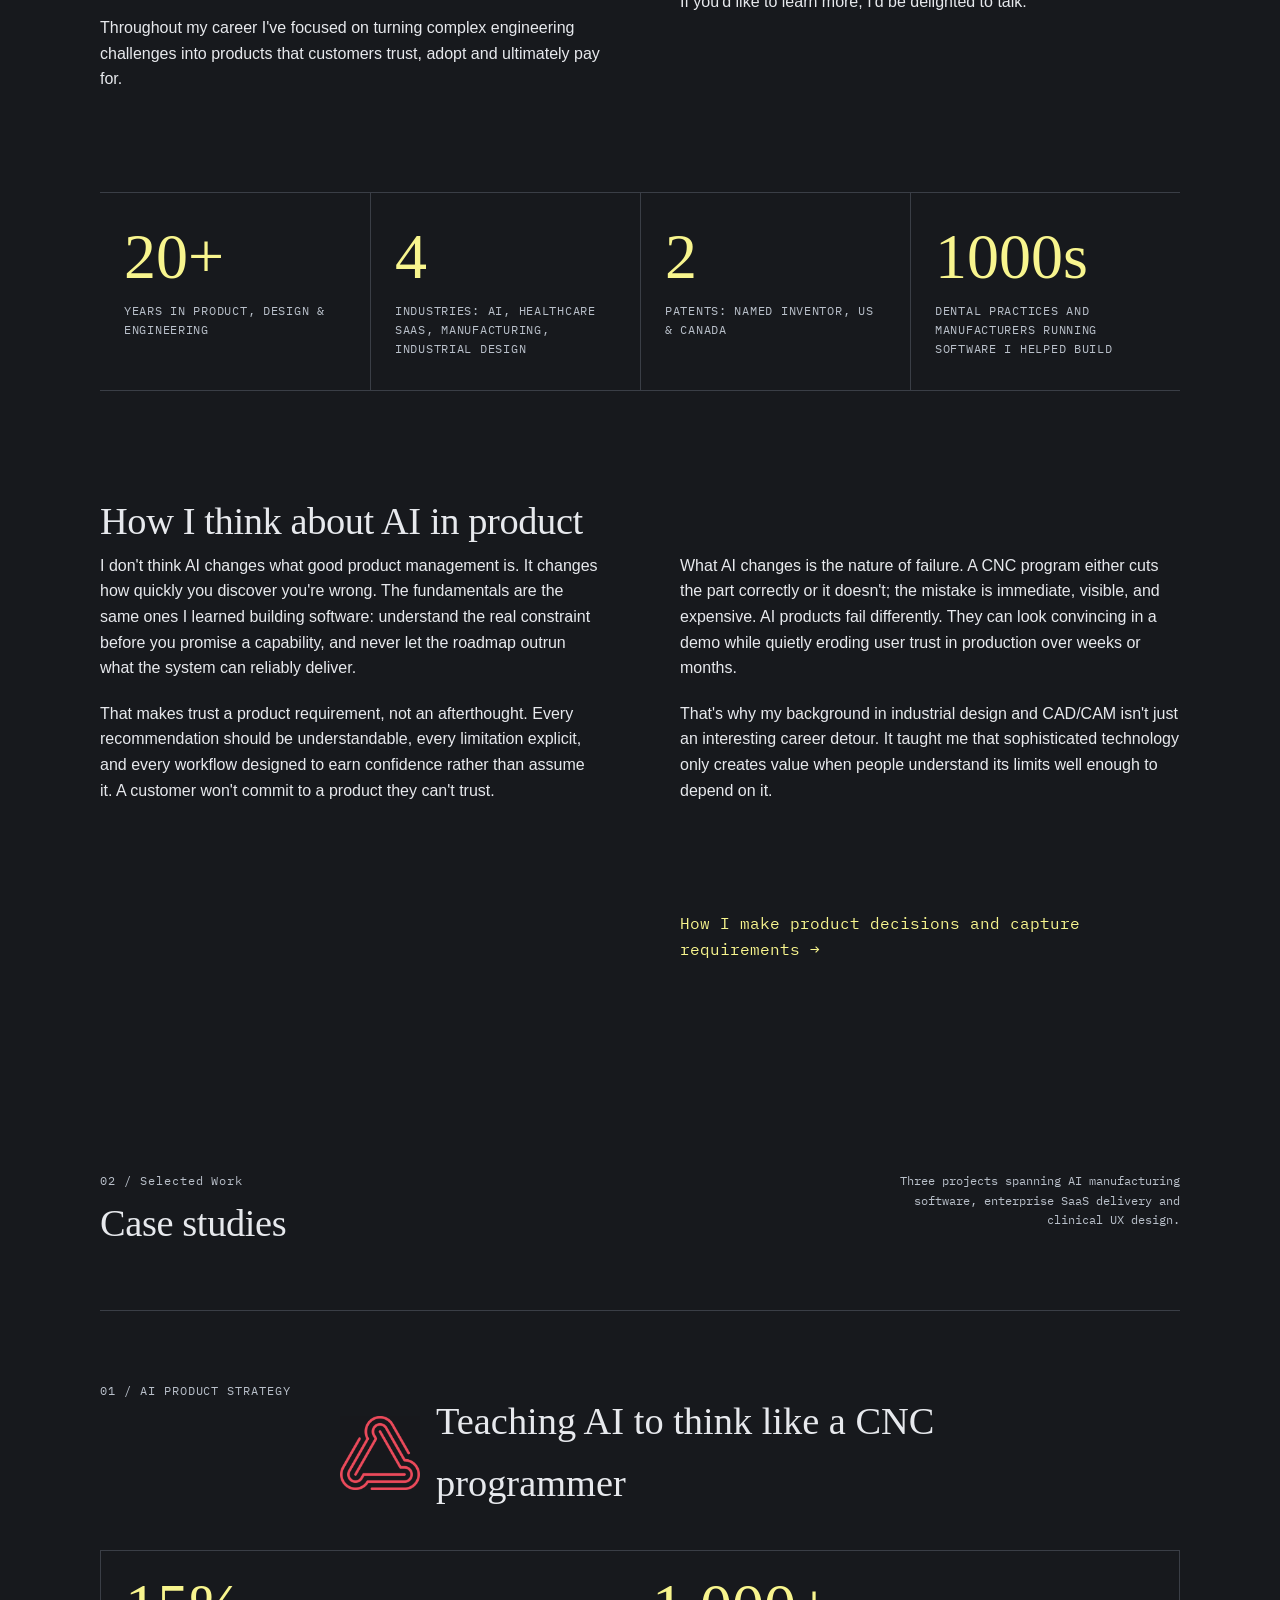
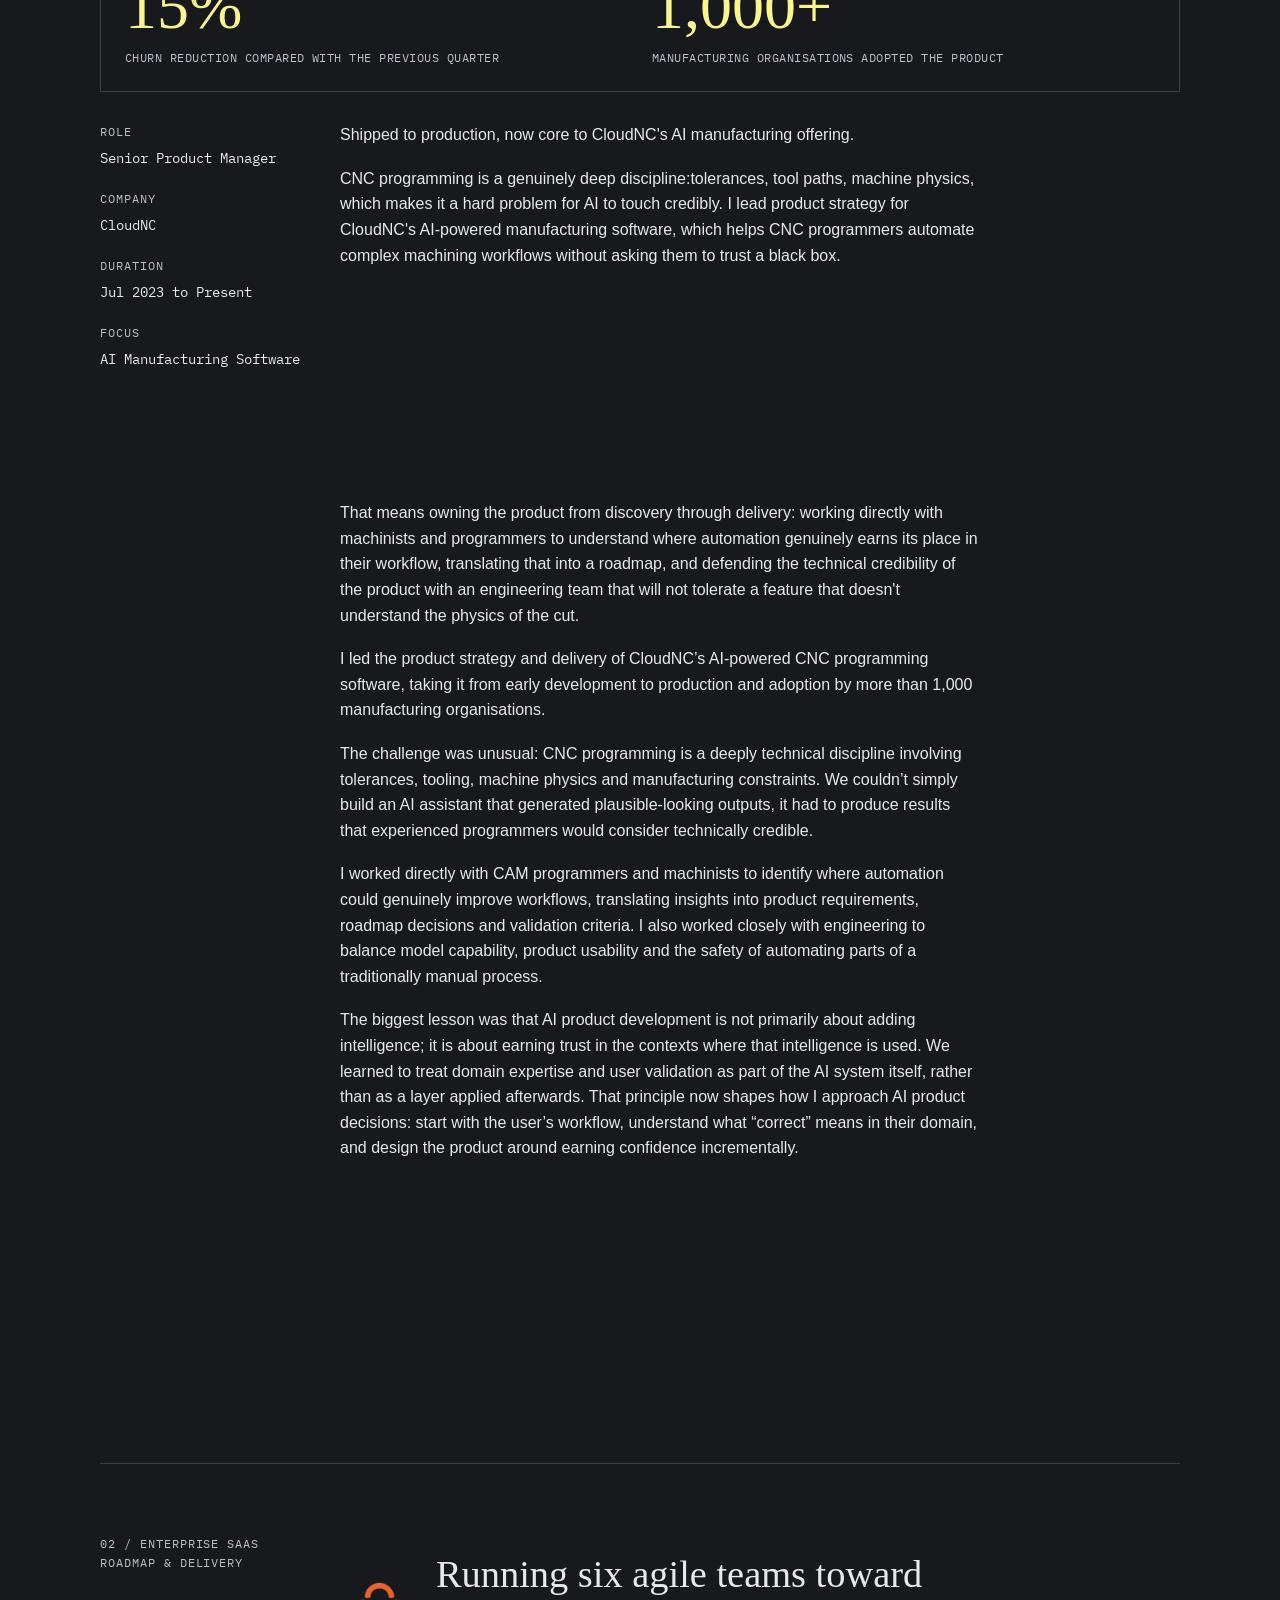
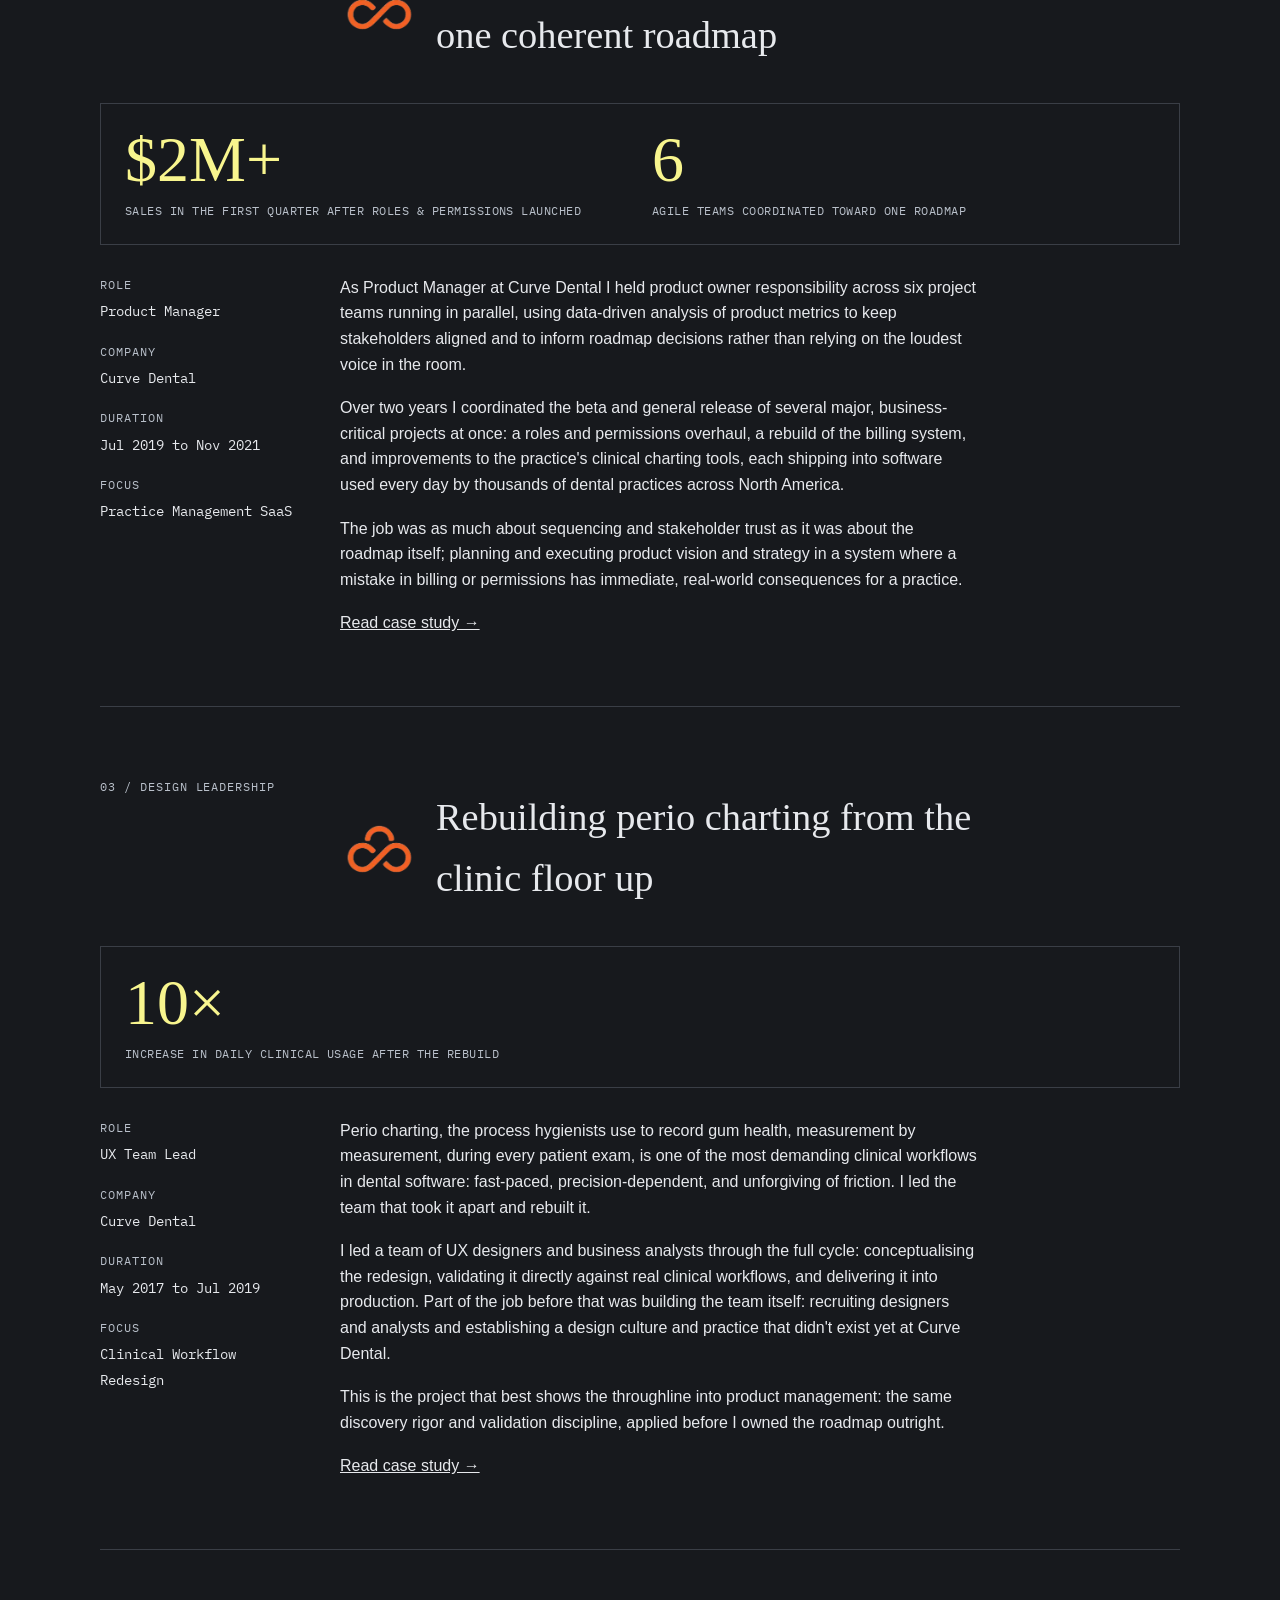
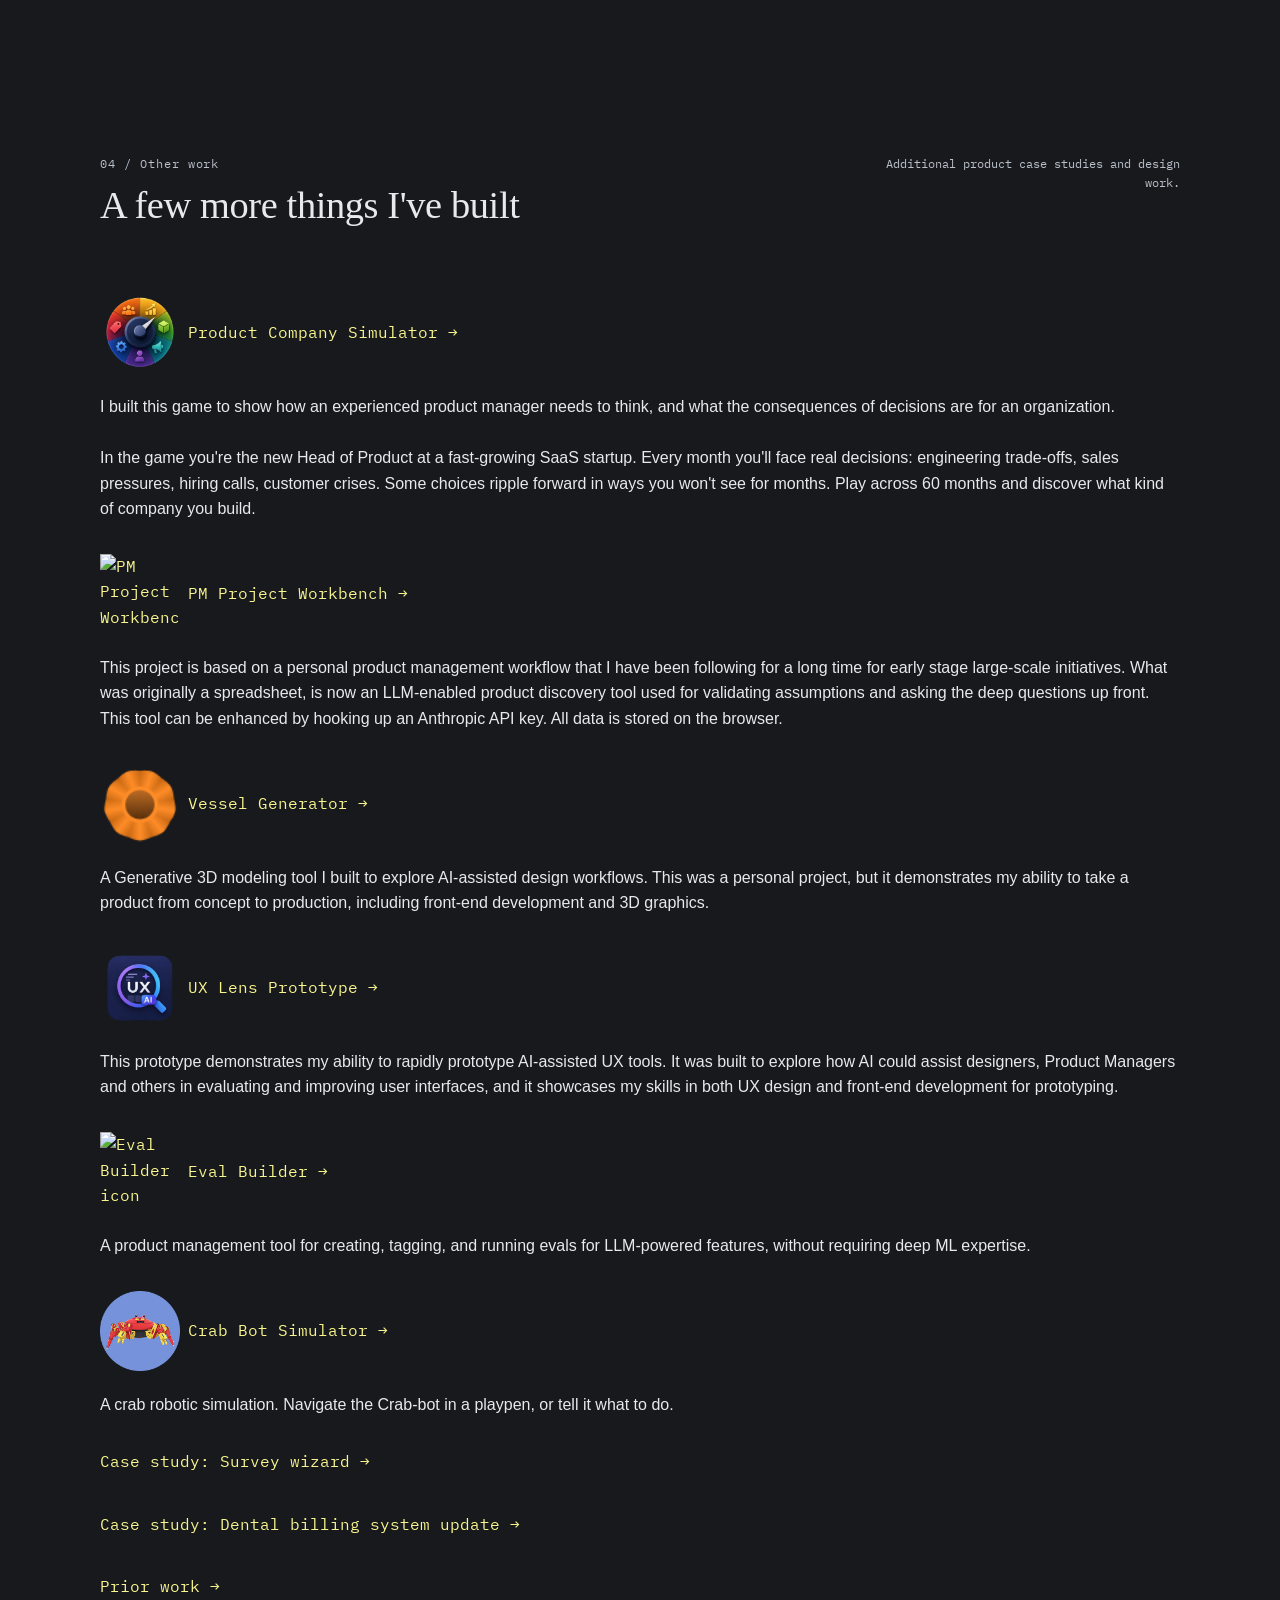
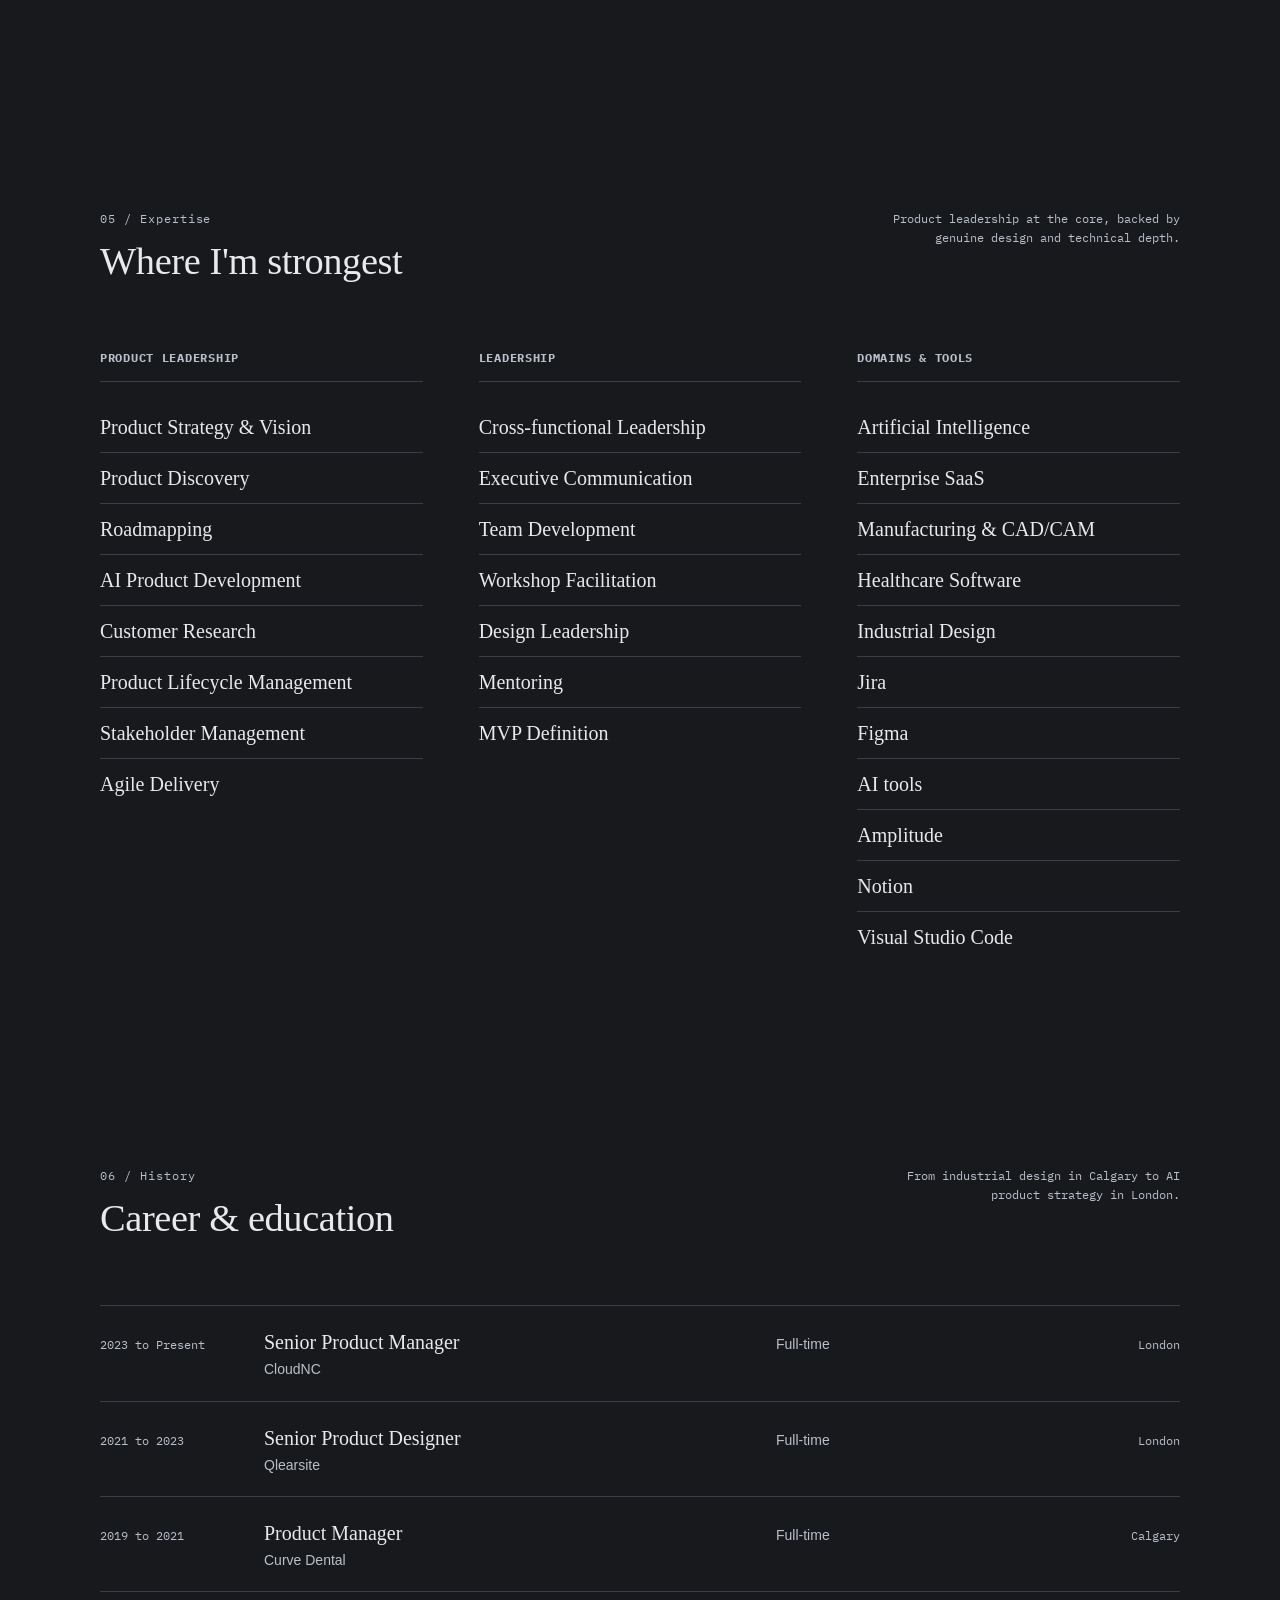
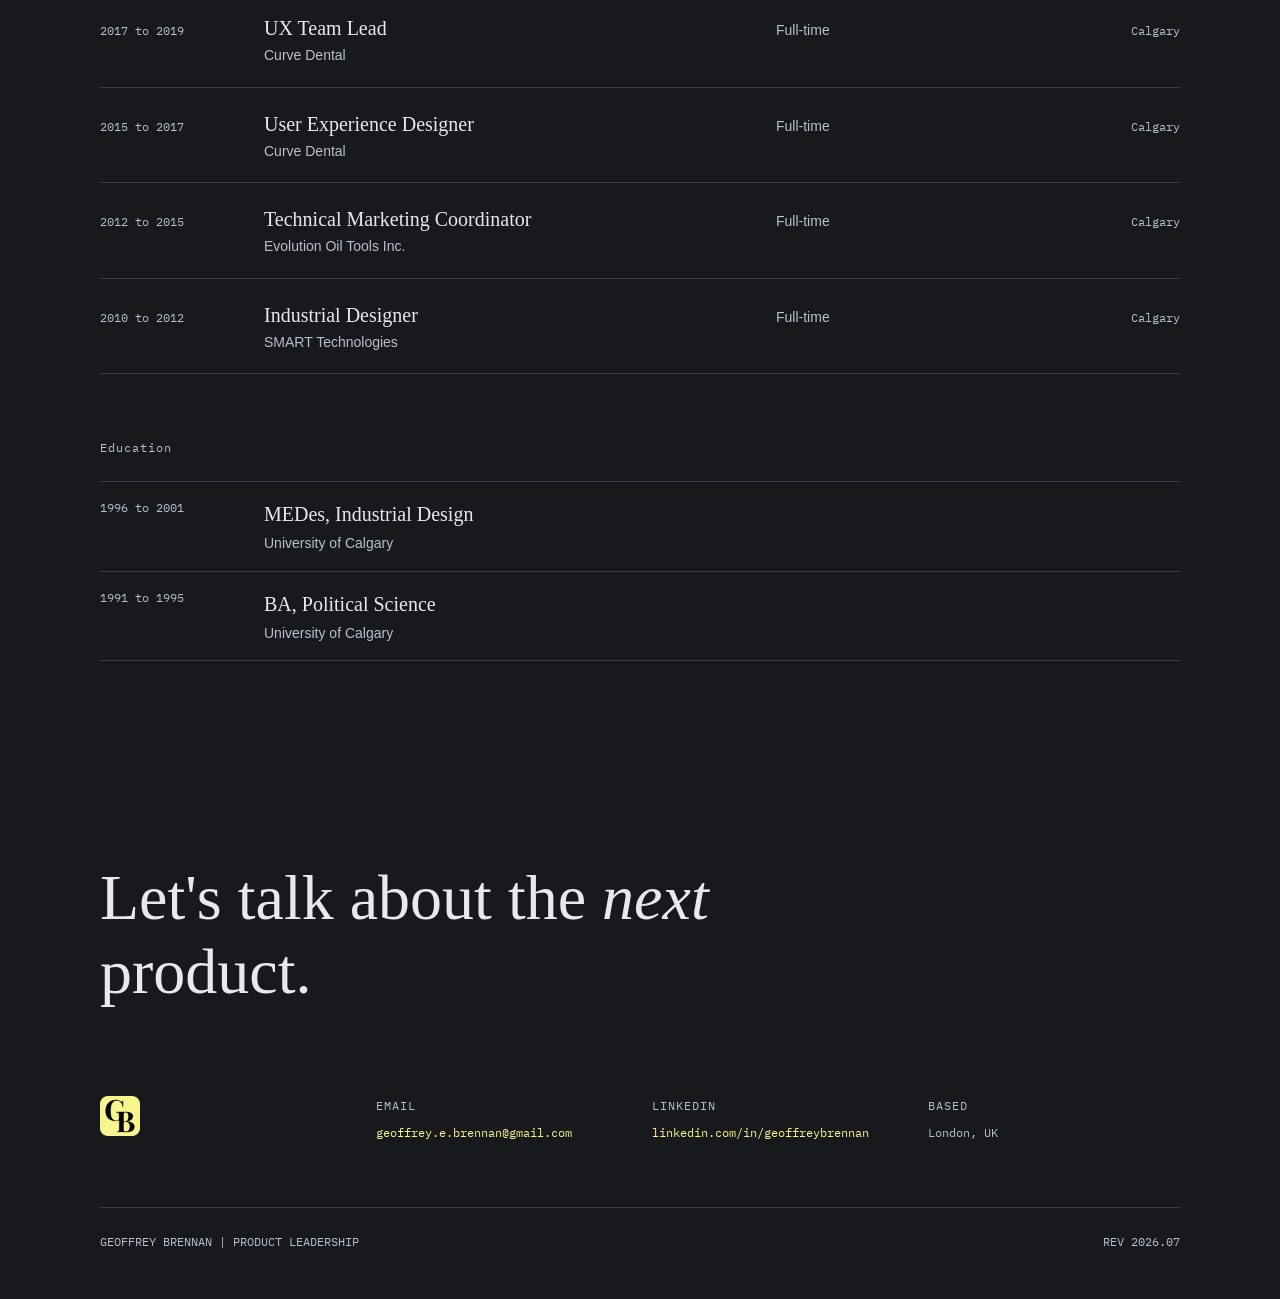
==== commit 80353e7c: "colour fixes" ====
--- a/index.html
+++ b/index.html
@@ -120,12 +120,9 @@
 <p>That makes trust a product requirement, not an afterthought. Every recommendation should be understandable, every limitation explicit, and every workflow designed to earn confidence rather than assume it. A customer won't commit to a product they can't trust.</p>
 
 <p>That's why my background in industrial design and CAD/CAM isn't just an interesting career detour. It taught me that sophisticated technology only creates value when people understand its limits well enough to depend on it.</p>
-
-      </div>
-    </div>
-    <div class="other-work-links reveal">
-          <a class="other-work-link" href="product-decisions.html">How I make product decisions and capture requirements →</a>
-        </div>
+<div class="product-decisions-link"><a class="other-work-link" href="product-decisions.html">How I make product decisions and capture requirements →</a></div>
+      </div>
+    </div>
   </section>
 
   <!-- ============ CASE STUDIES ============ -->
--- a/styles.css
+++ b/styles.css
@@ -1,5 +1,5 @@
 :root {
-  --paper: #1F2023;
+  --paper: #17191D  ;
   --paper-alt: #2A2D32;
   --header: #17191D;
   --ink: #E7E9ED;
@@ -345,8 +345,14 @@
 
 .profile-grid p:last-child { margin-bottom: 0; }
 
+.product-decisions-link {
+  grid-column: 2;
+  padding-top: 8px;
+}
+
 @media (max-width: 820px) {
   .profile-grid { grid-template-columns: 1fr; gap: 32px; }
+  .product-decisions-link { grid-column: 1; }
 }
 
 .specsheet {
@@ -800,7 +806,7 @@
 
 footer {
   background: var(--header);
-  color: var(--paper);
+  color: var(--ink);
   padding: 100px 0 48px;
 }
 
@@ -1270,7 +1276,7 @@
 
 .decision-page footer {
   background: var(--header);
-  color: var(--paper);
+  color: var(--ink);
   padding: 48px 0;
 }
 
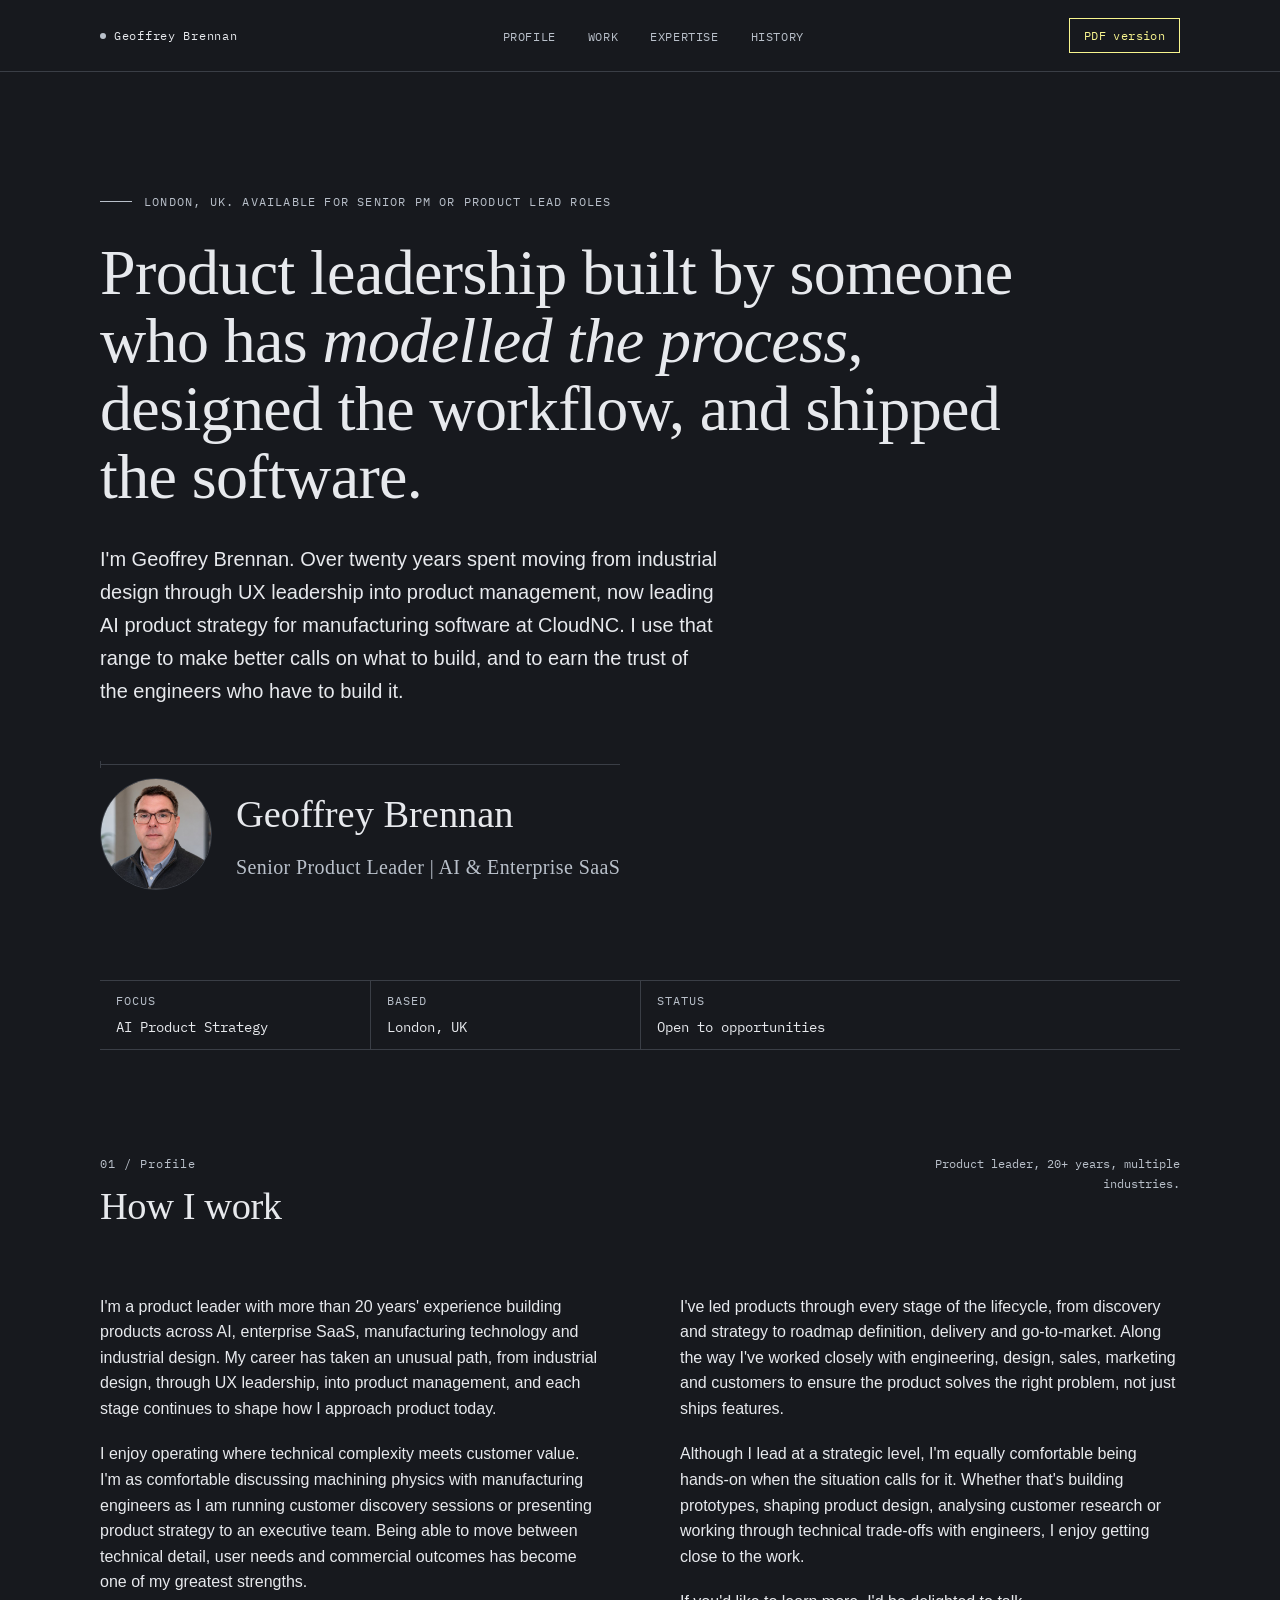
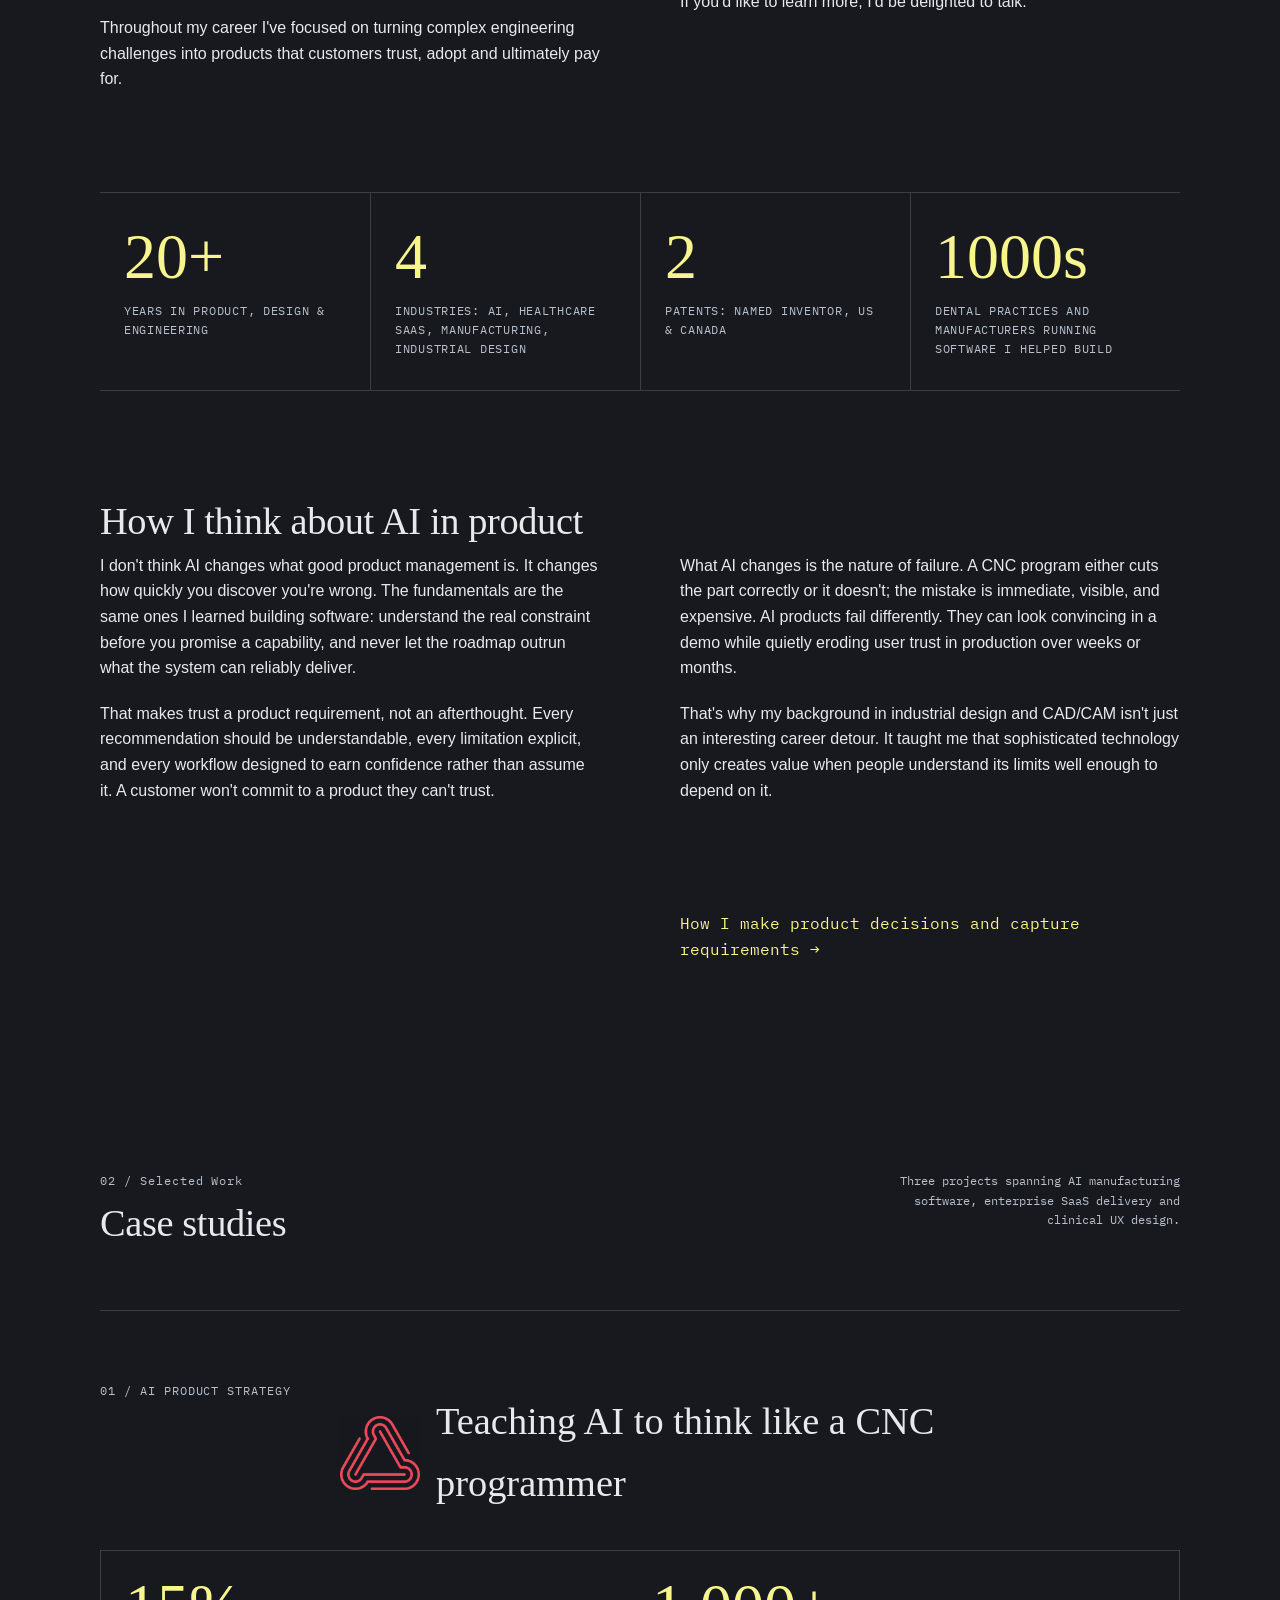
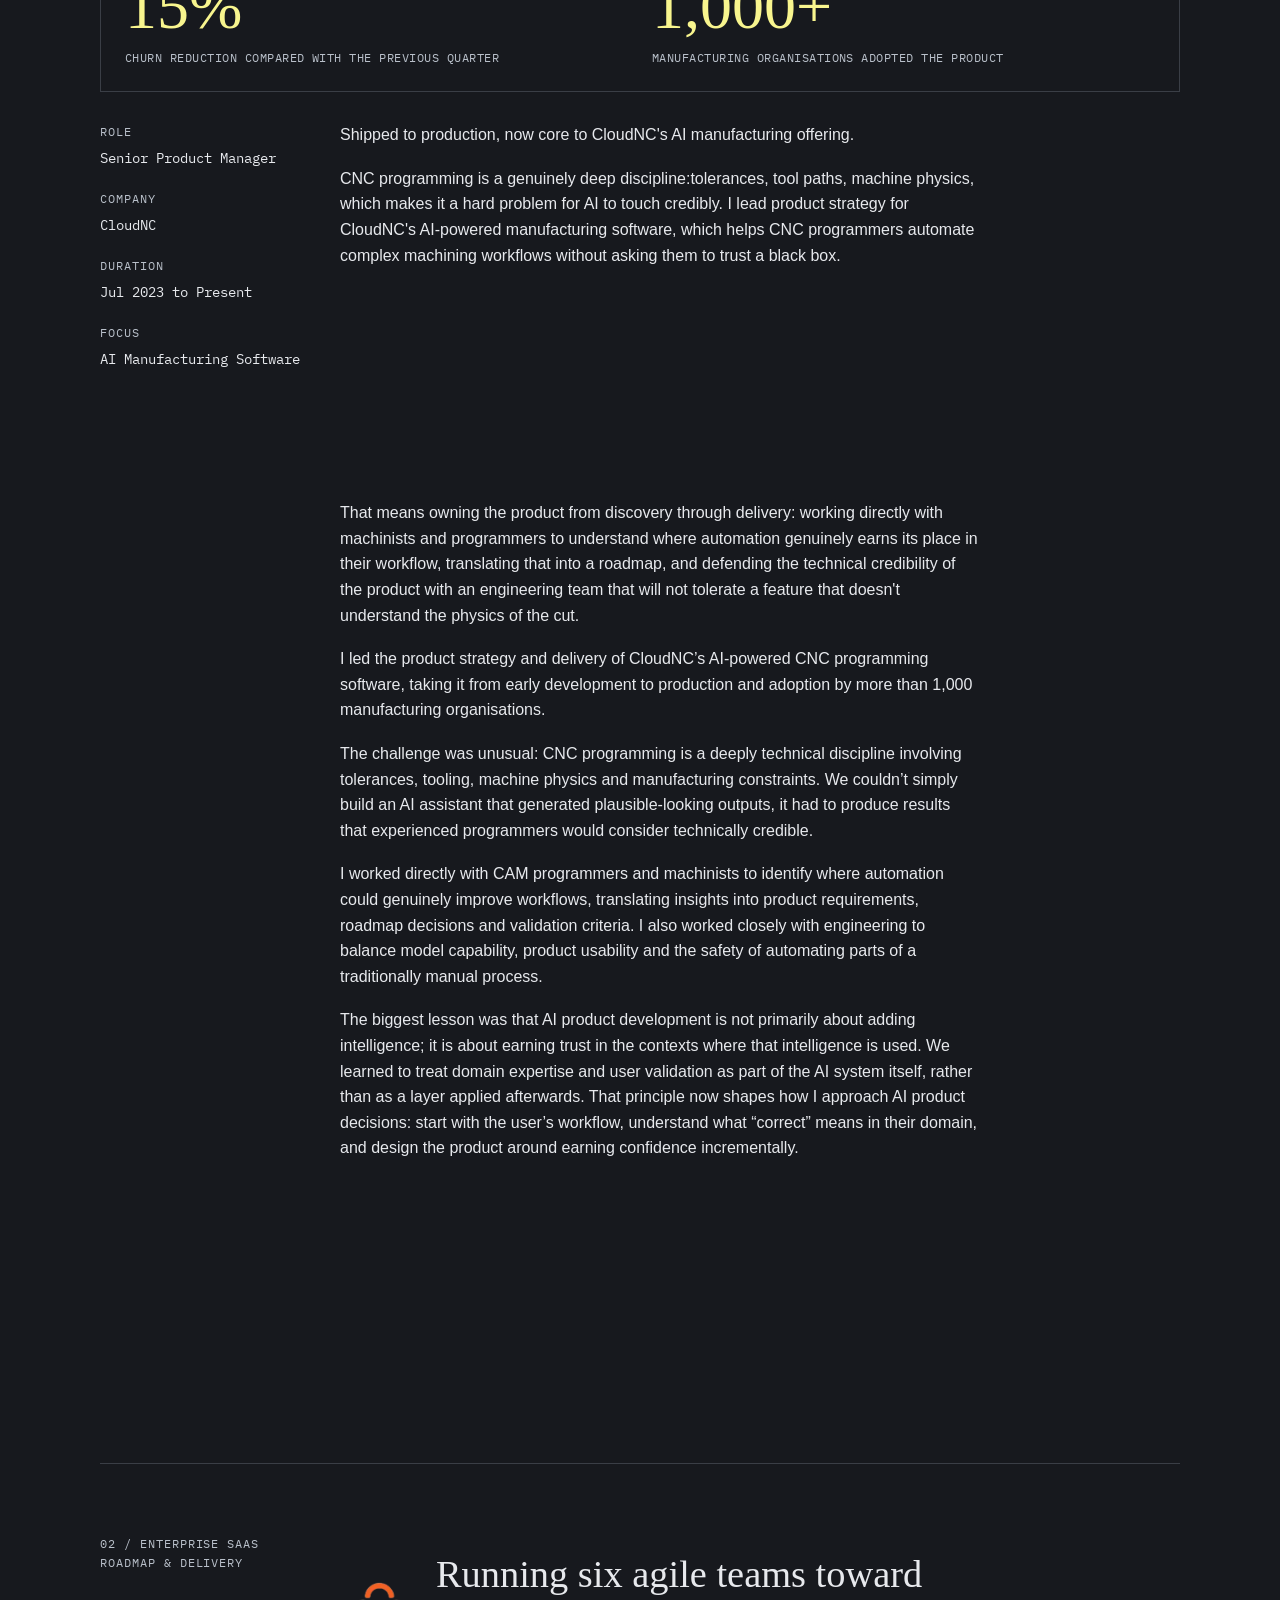
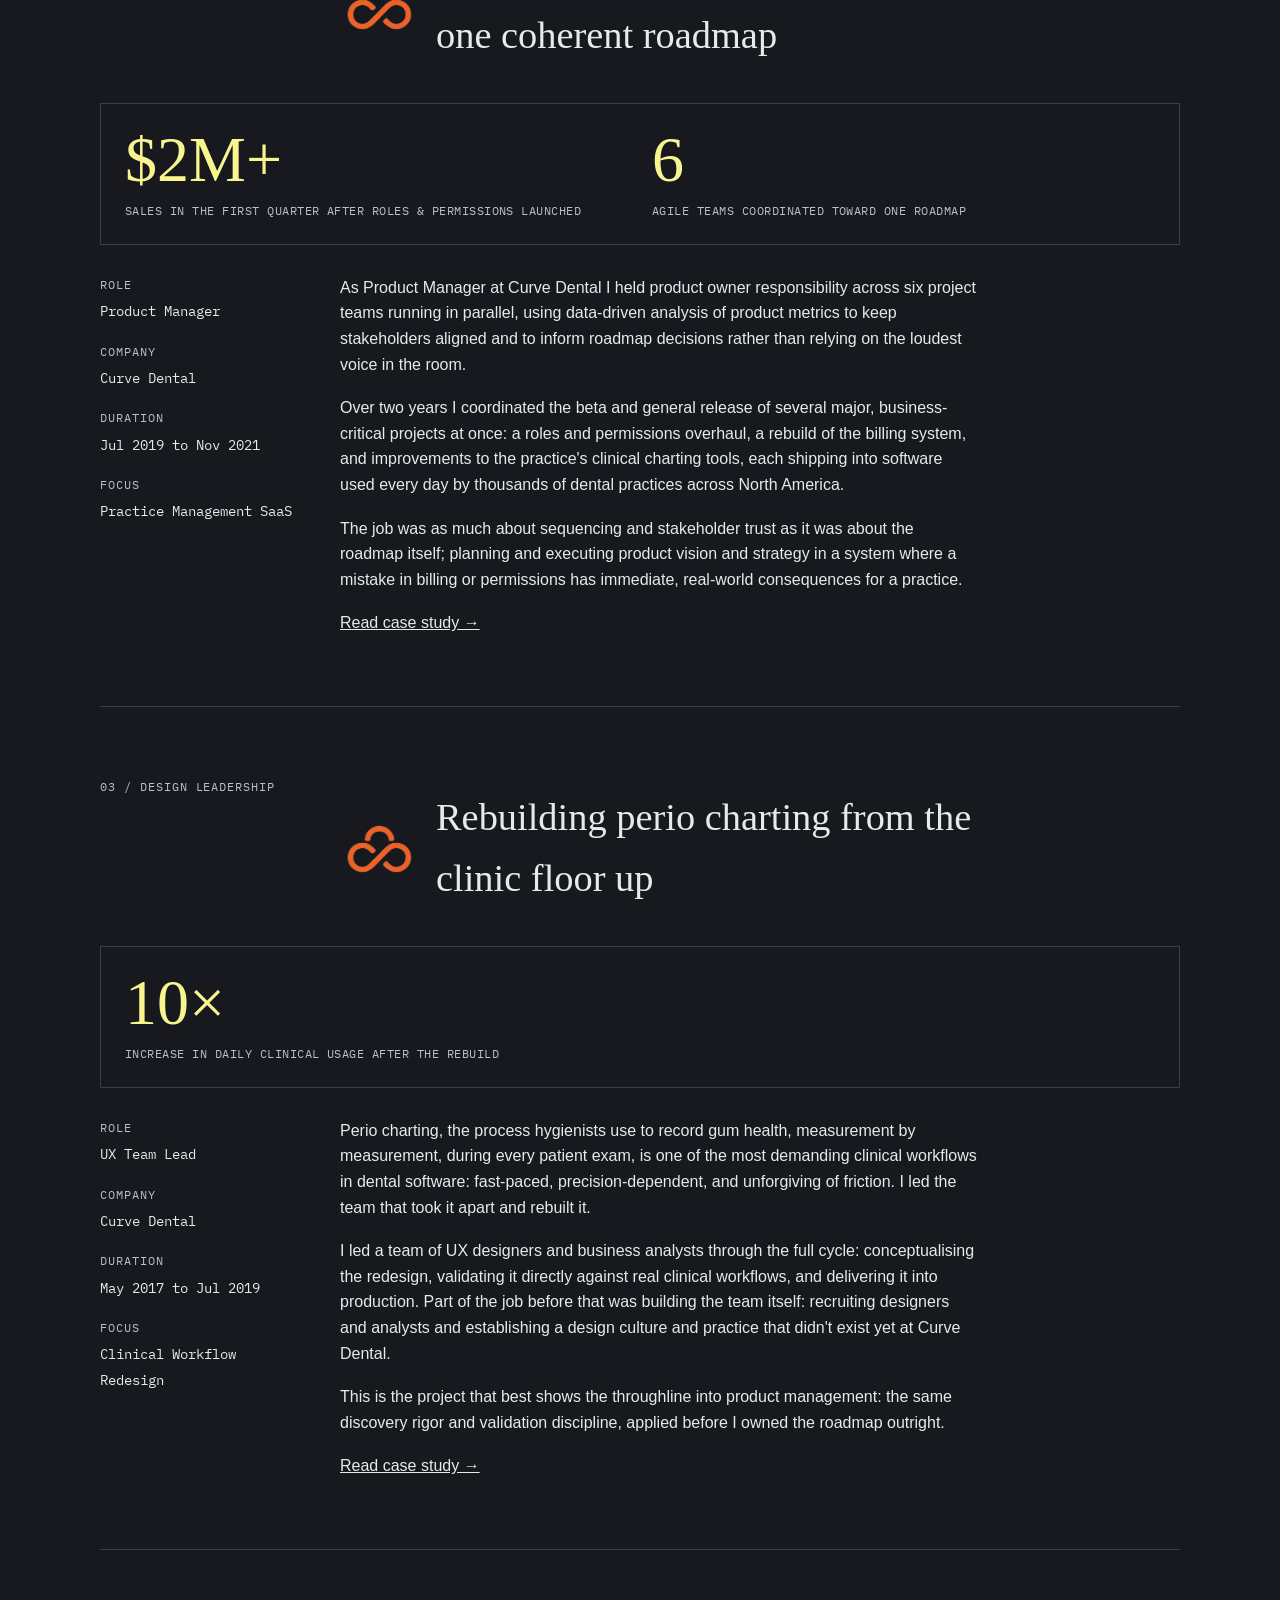
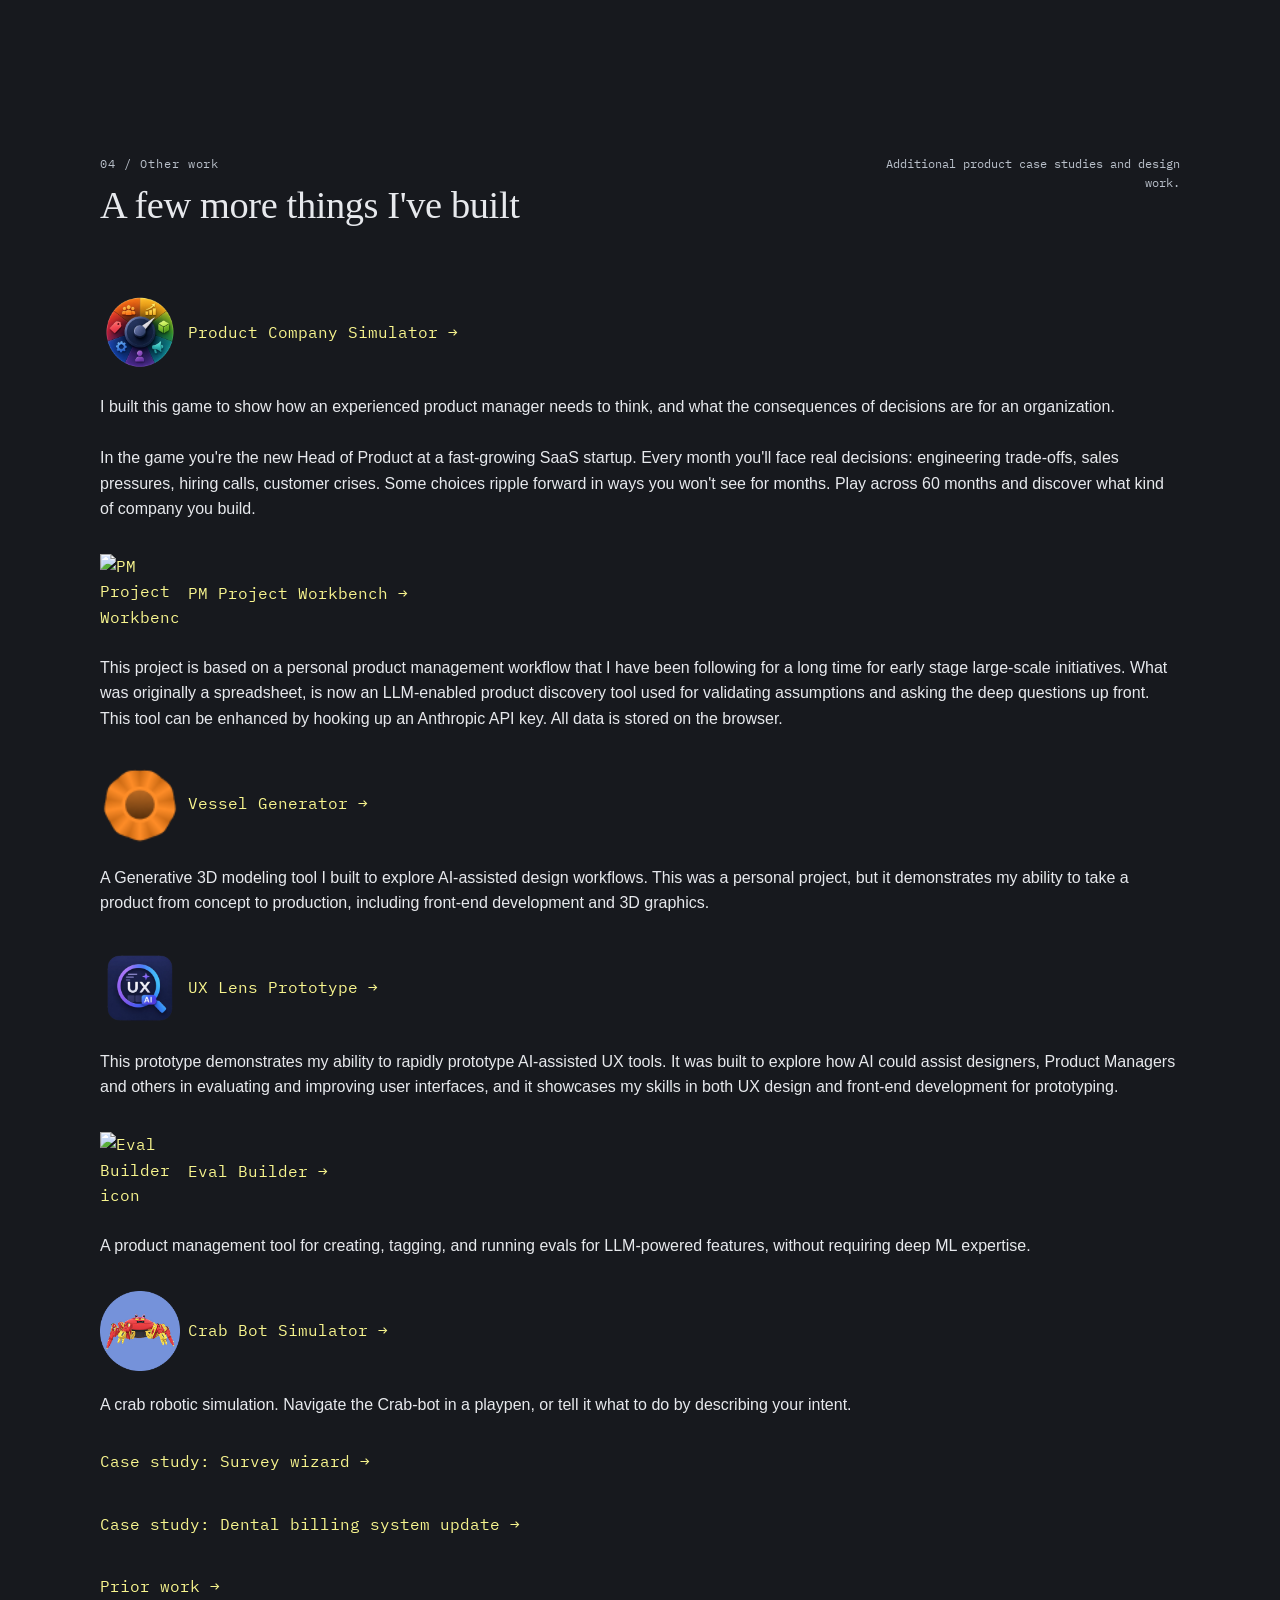
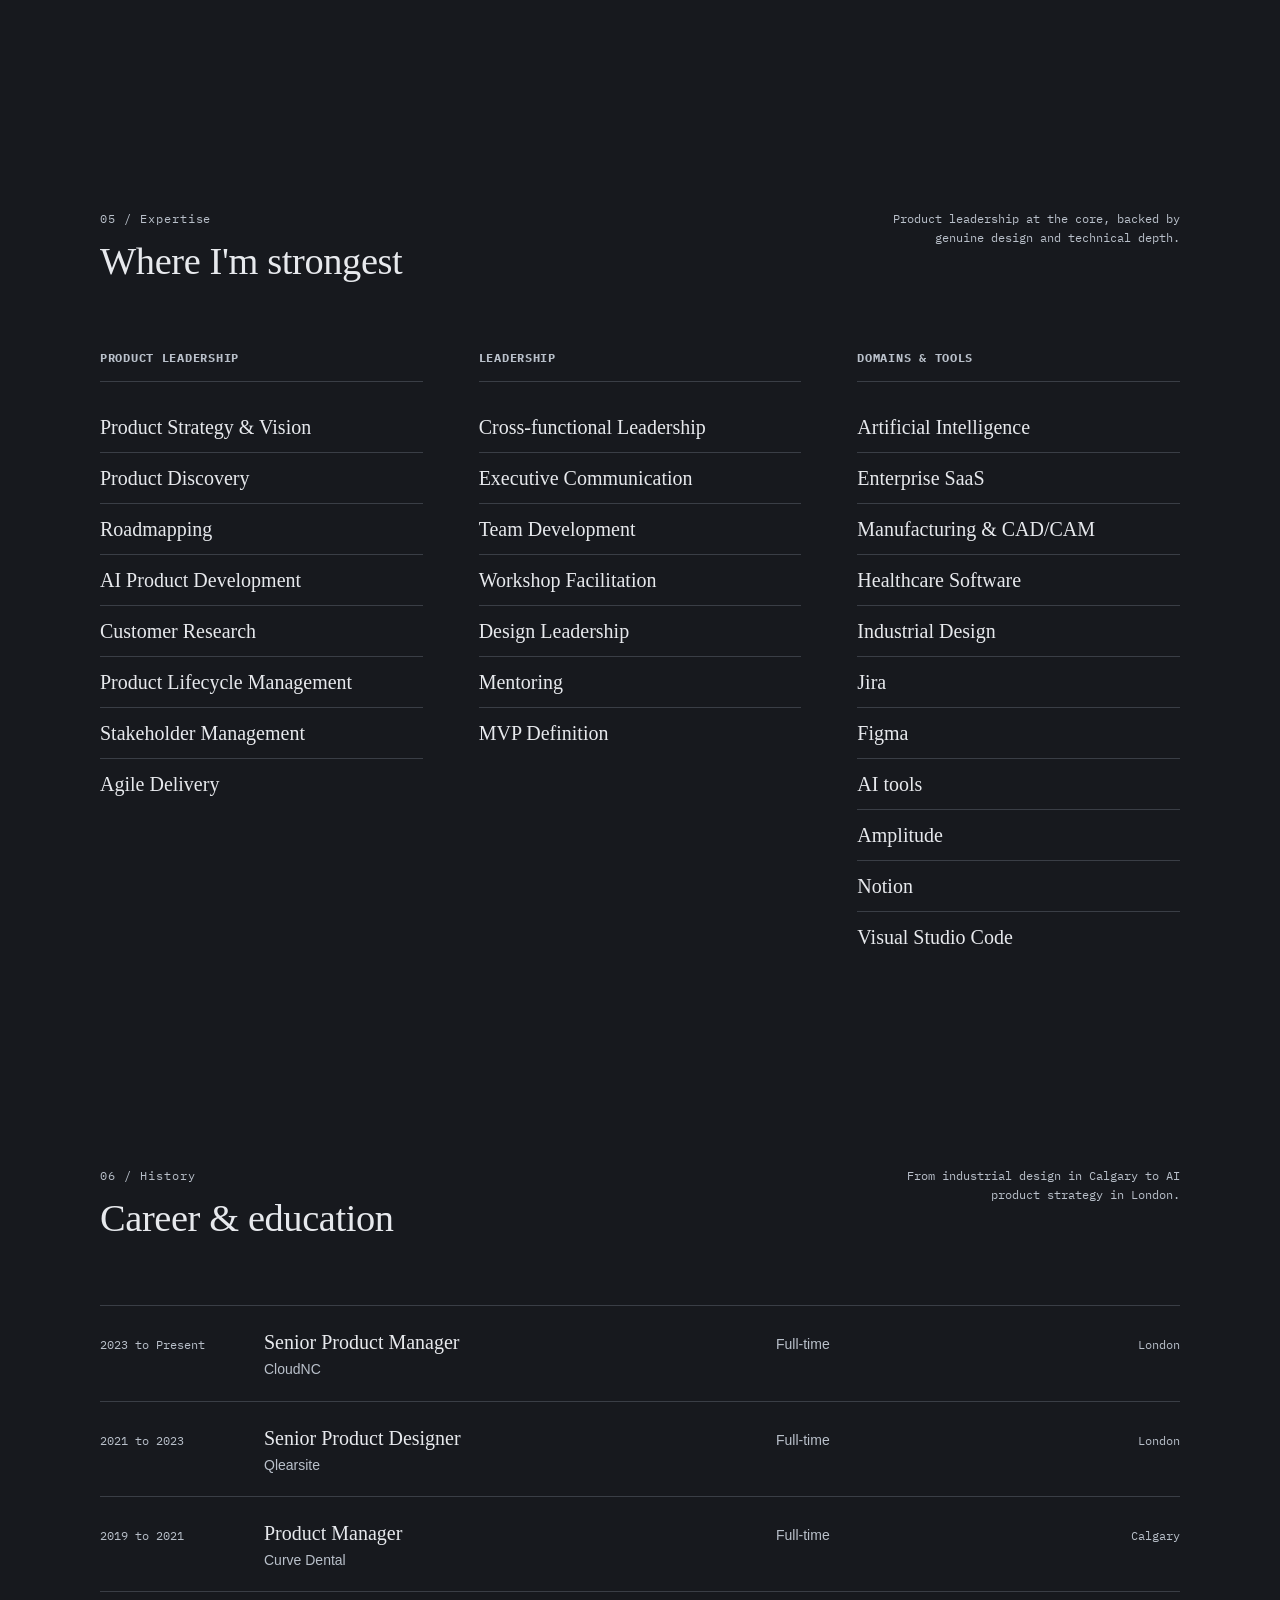
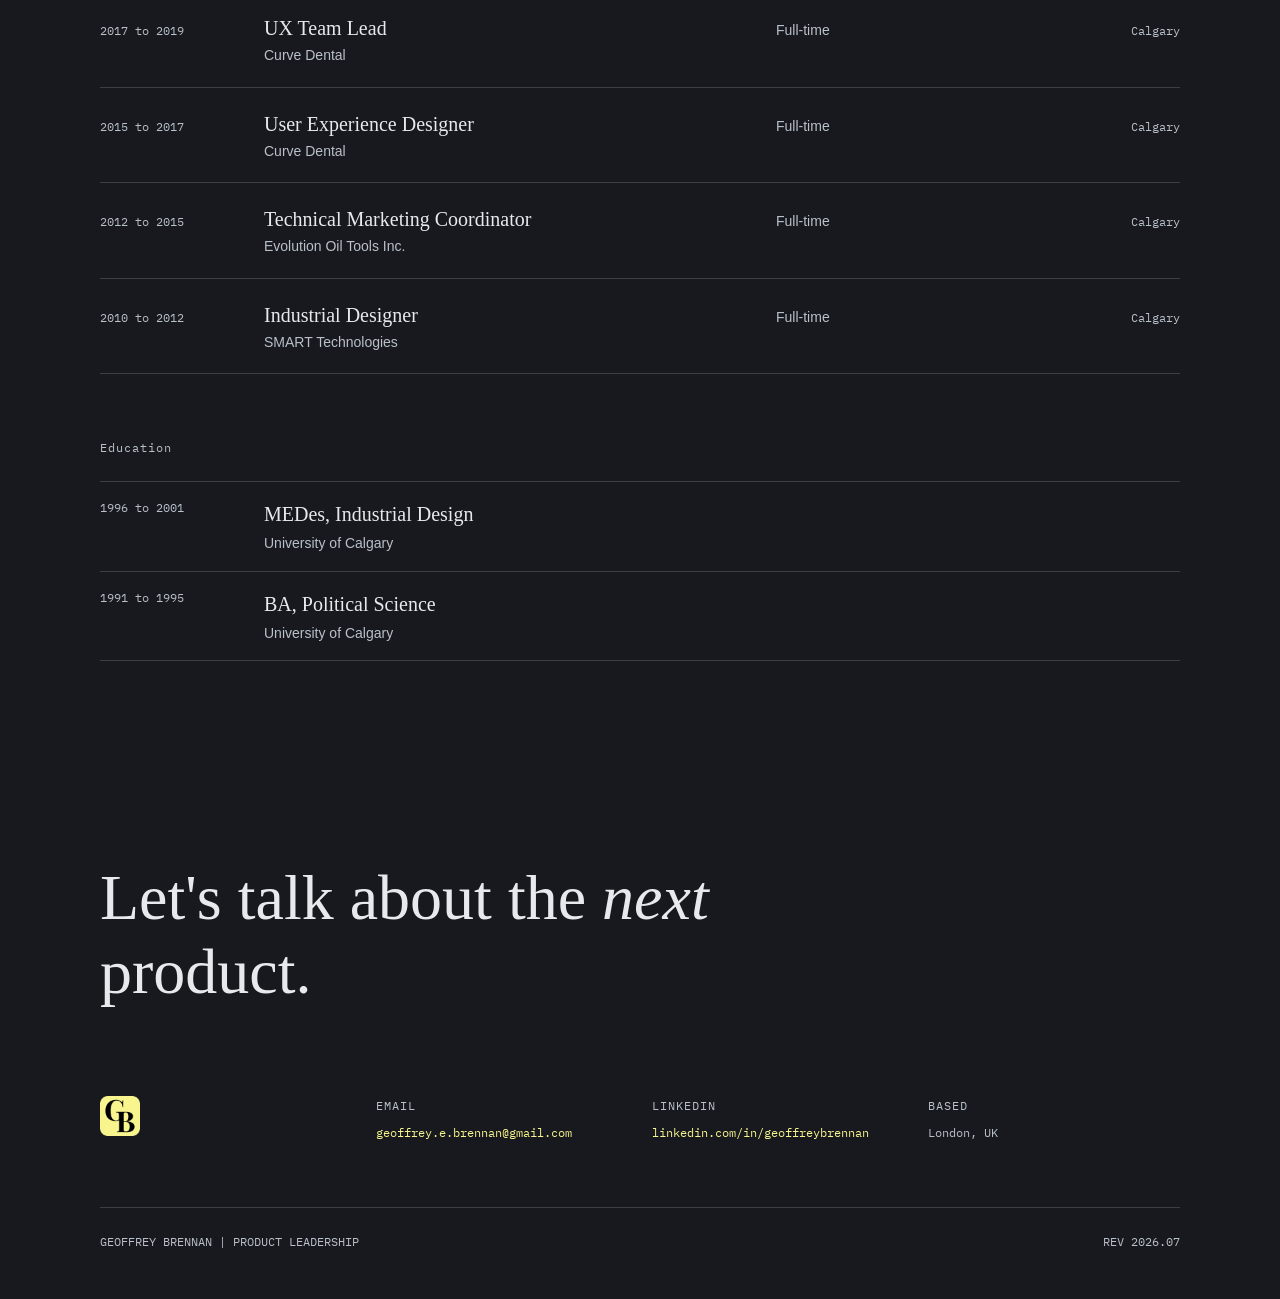
==== commit 47649ff5: "small push" ====
--- a/index.html
+++ b/index.html
@@ -282,7 +282,7 @@
           <a class="other-work-link" href="https://geoffreyebrennan.github.io/eval-builder/" target="_blank"><img class="work-logo" src="https://geoffreyebrennan.github.io/eval-builder/assets/EvalBuilder-icon-m5-DATJP.png" alt="Eval Builder icon">Eval Builder  →</a> A product management tool for creating, tagging, and running evals for LLM-powered features, without requiring deep ML expertise.
 </div>
 <div class="other-work-links reveal">
-          <a class="other-work-link" href="https://geoffreyebrennan.github.io/crab-bot-simulator/" target="_blank"><img class="work-logo" src="images/Crab-bot-icon.png" alt="Crab Bot Simulator icon">Crab Bot Simulator  →</a> A crab robotic simulation. Navigate the Crab-bot in a playpen, or tell it what to do.
+          <a class="other-work-link" href="https://geoffreyebrennan.github.io/crab-bot-simulator/" target="_blank"><img class="work-logo" src="images/Crab-bot-icon.png" alt="Crab Bot Simulator icon">Crab Bot Simulator  →</a> A crab robotic simulation. Navigate the Crab-bot in a playpen, or tell it what to do by describing your intent.
 </div>
         
         <div class="other-work-links reveal">
--- a/styles.css
+++ b/styles.css
@@ -1,7 +1,7 @@
 :root {
-  --paper: #17191D  ;
+  --paper: #17191E;
   --paper-alt: #2A2D32;
-  --header: #17191D;
+  --header: #17191E;
   --ink: #E7E9ED;
   --muted: #B9C0CA;
   --rule: #3A3E46;
